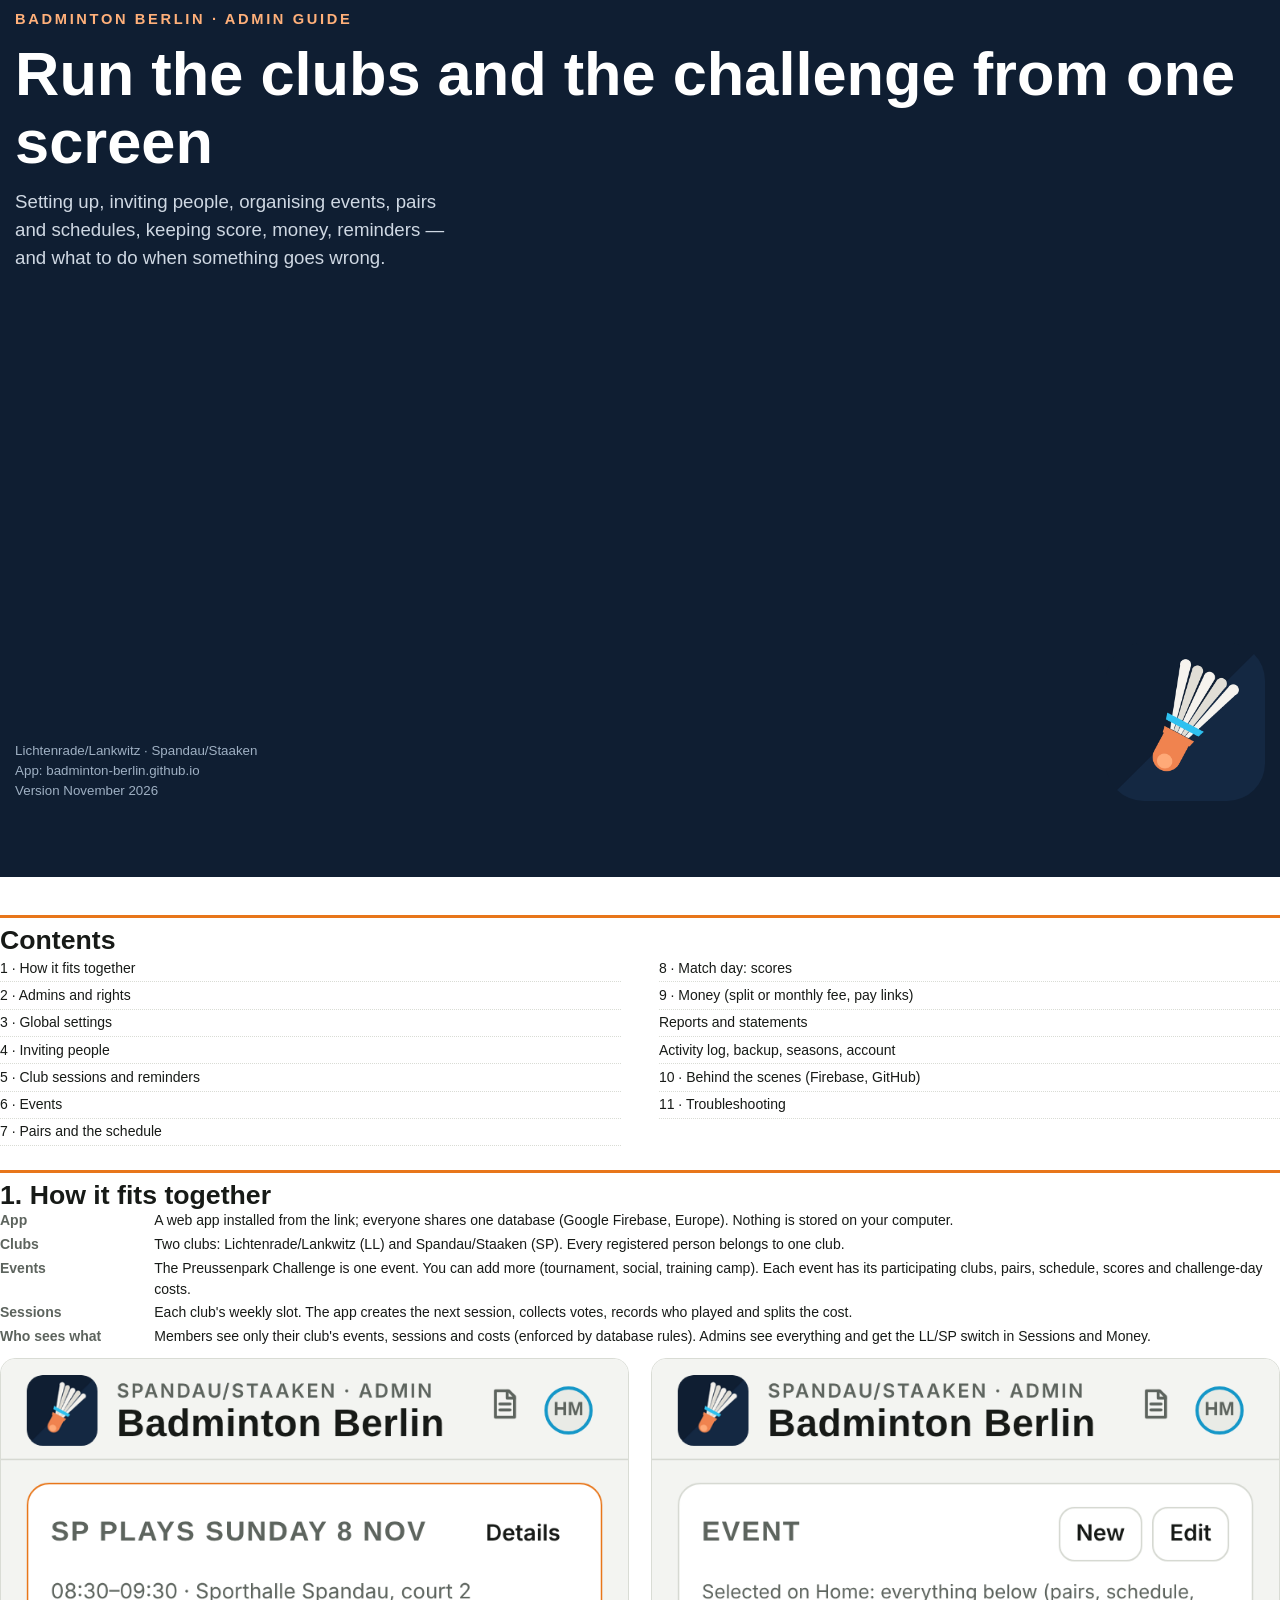
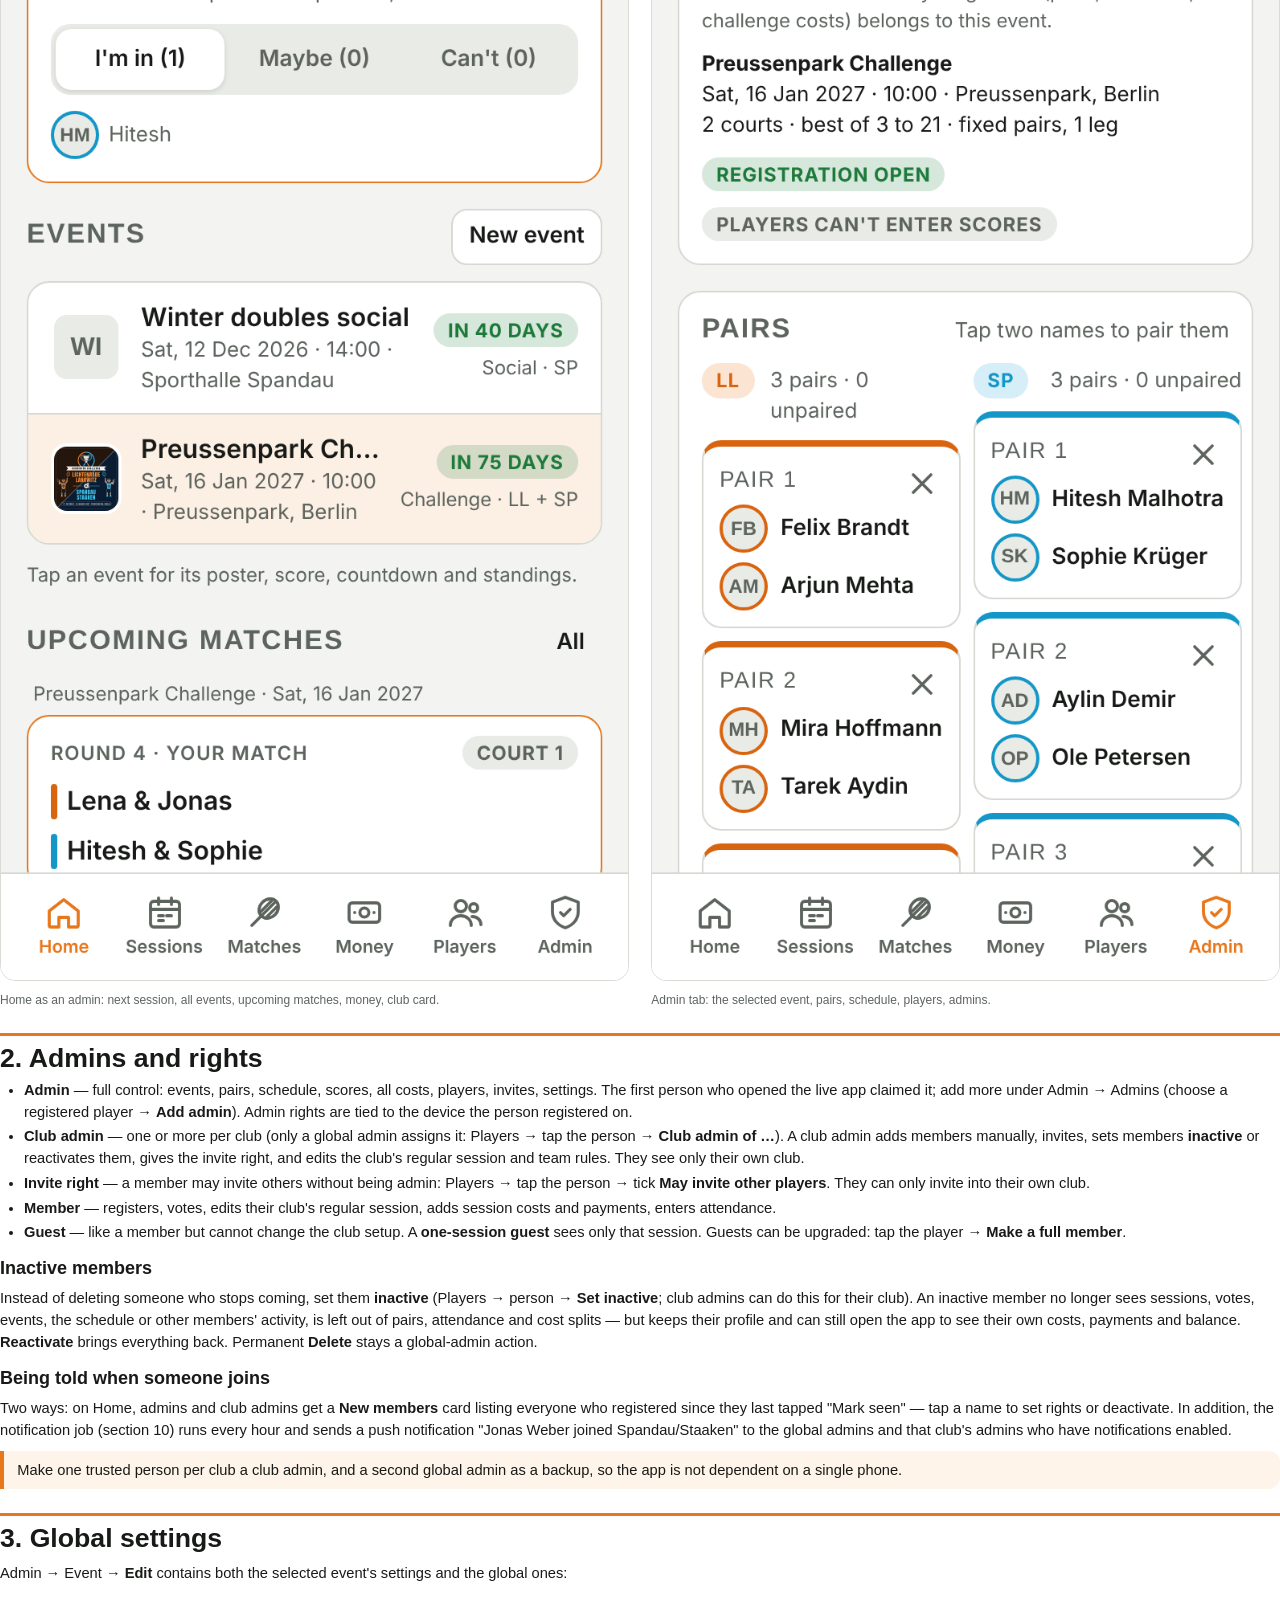
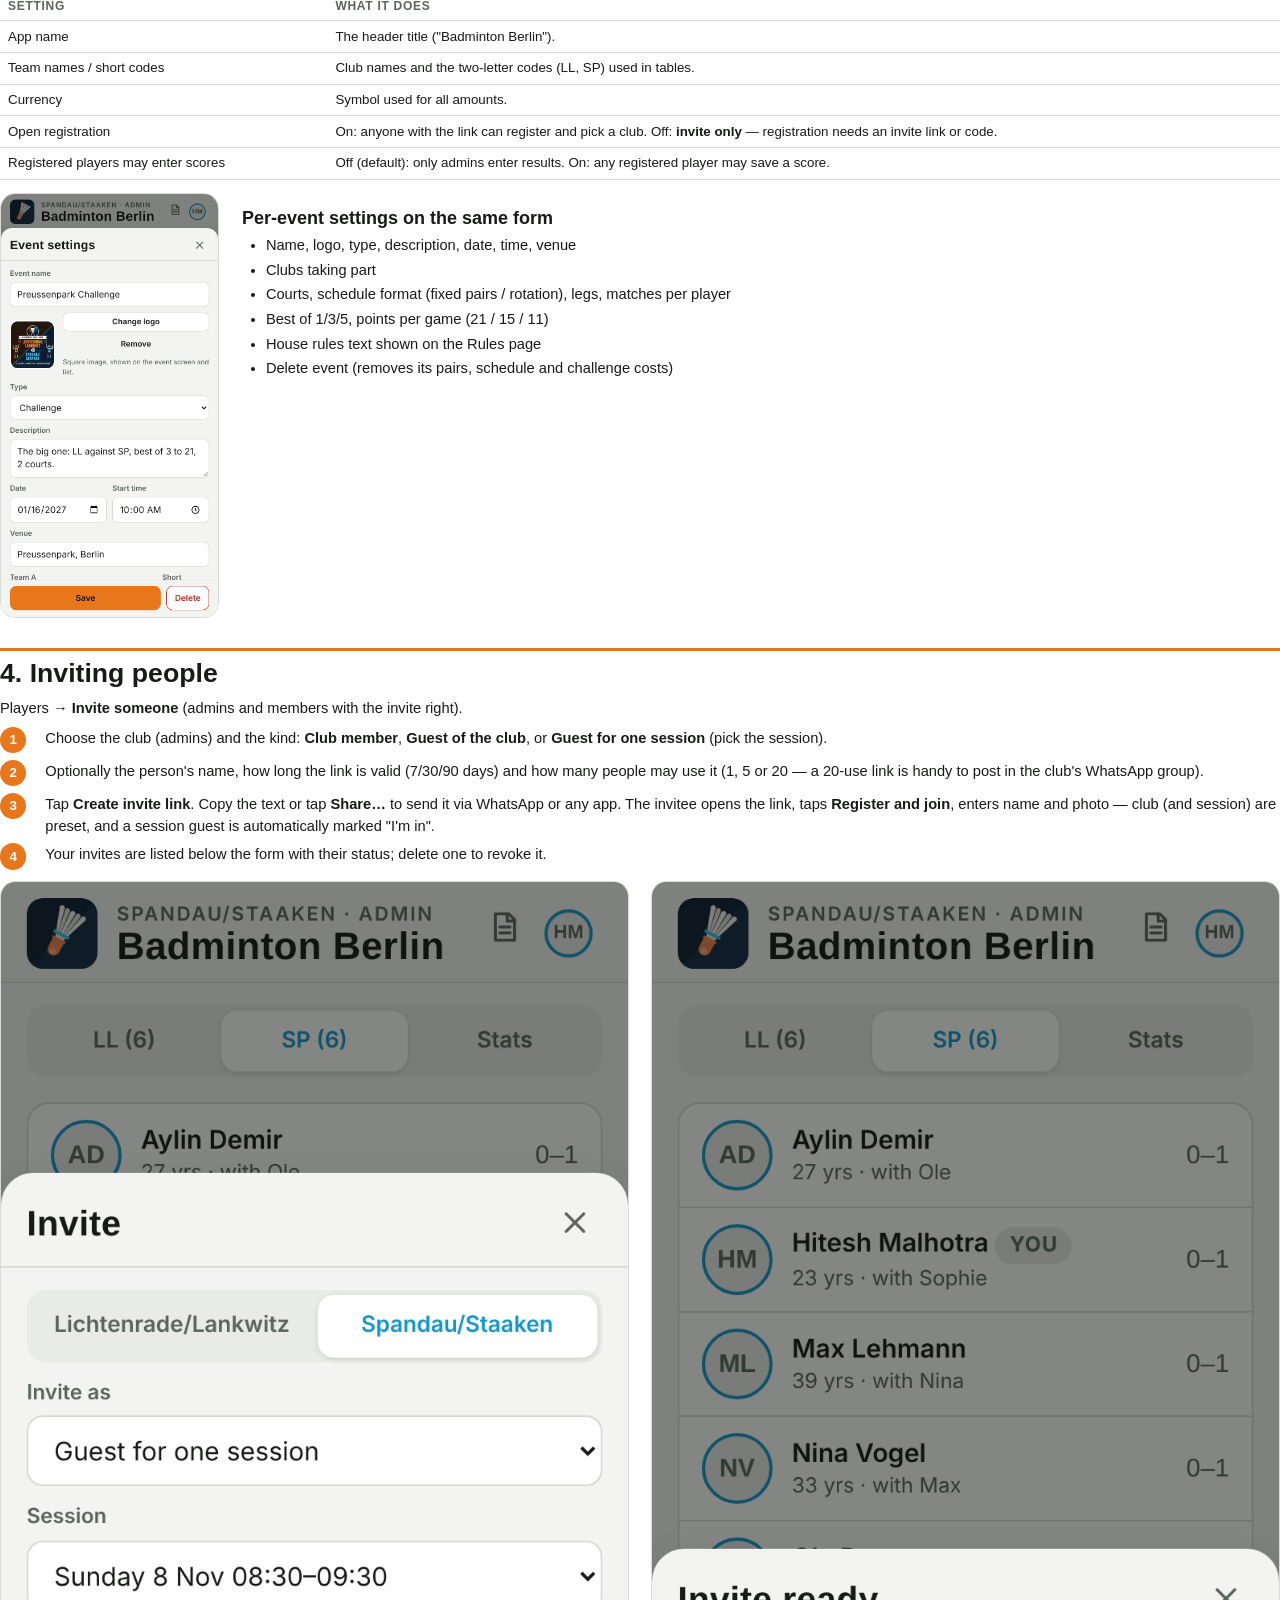
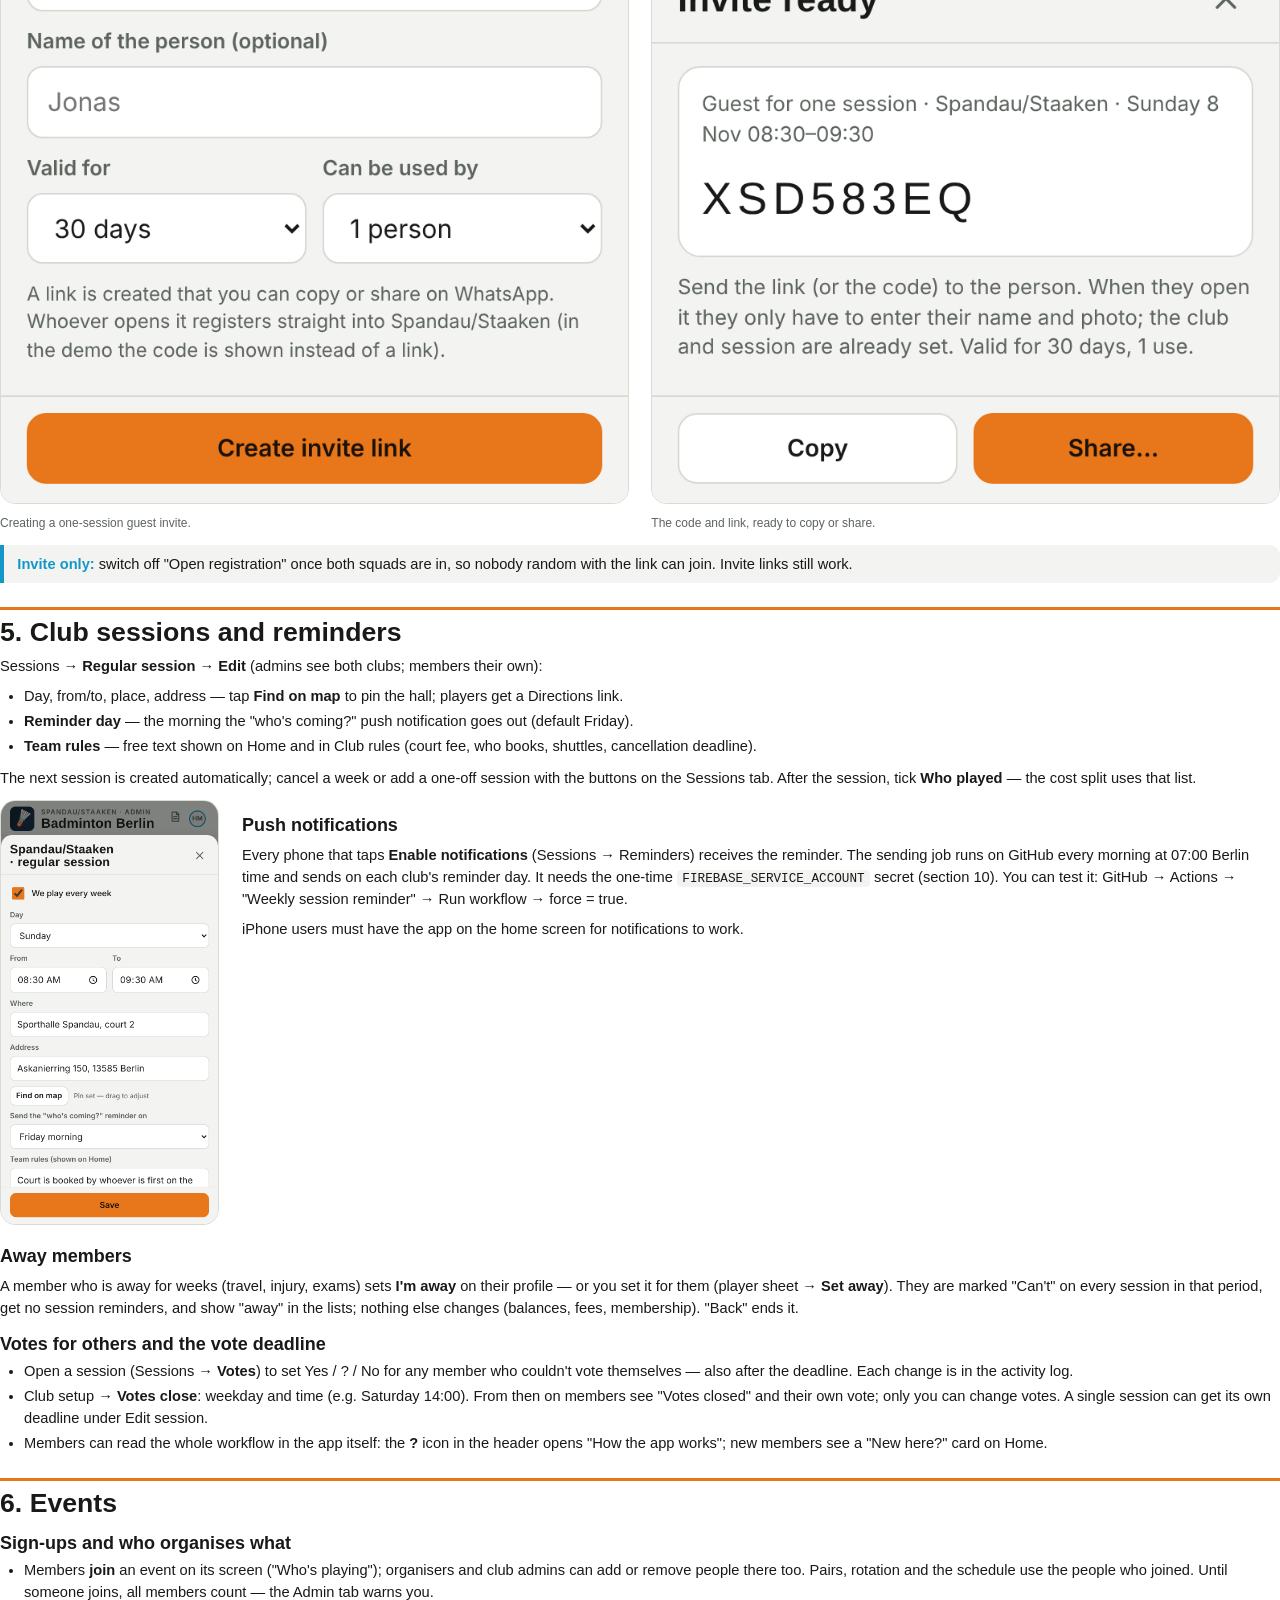
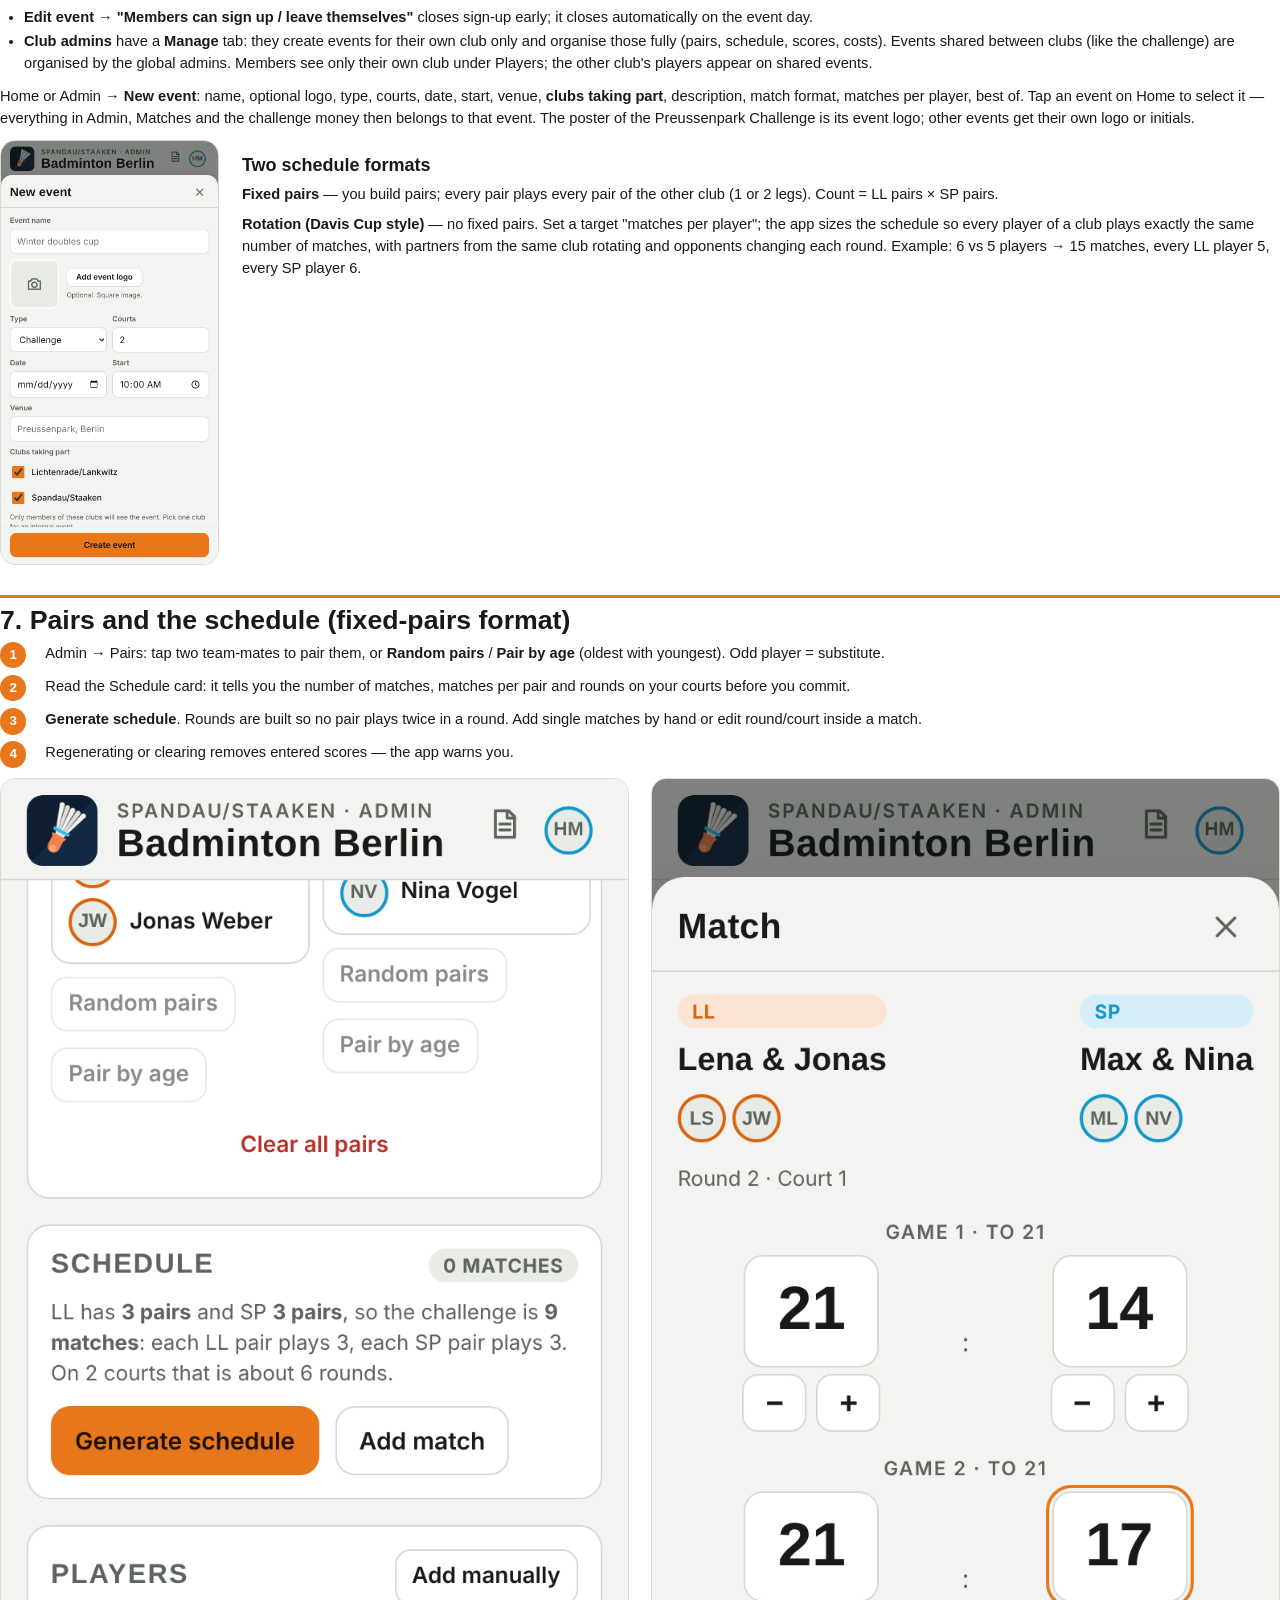
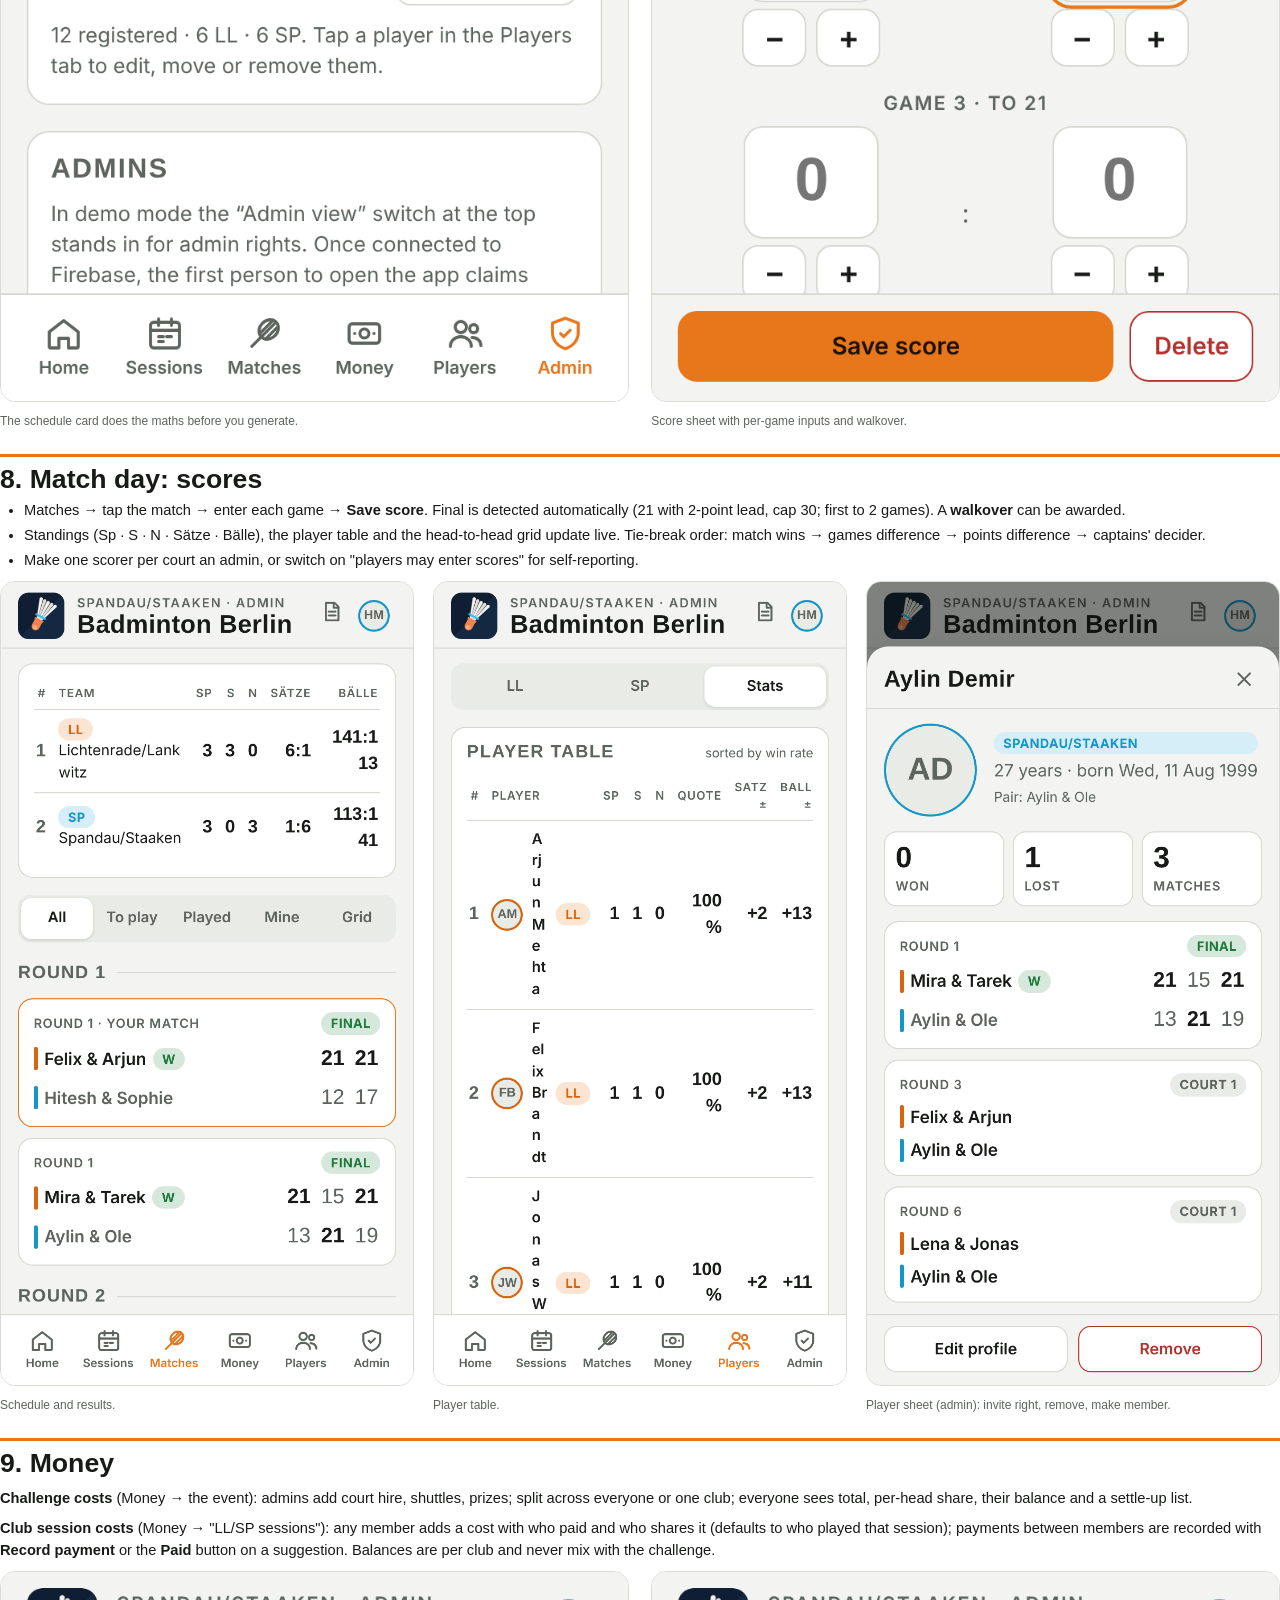
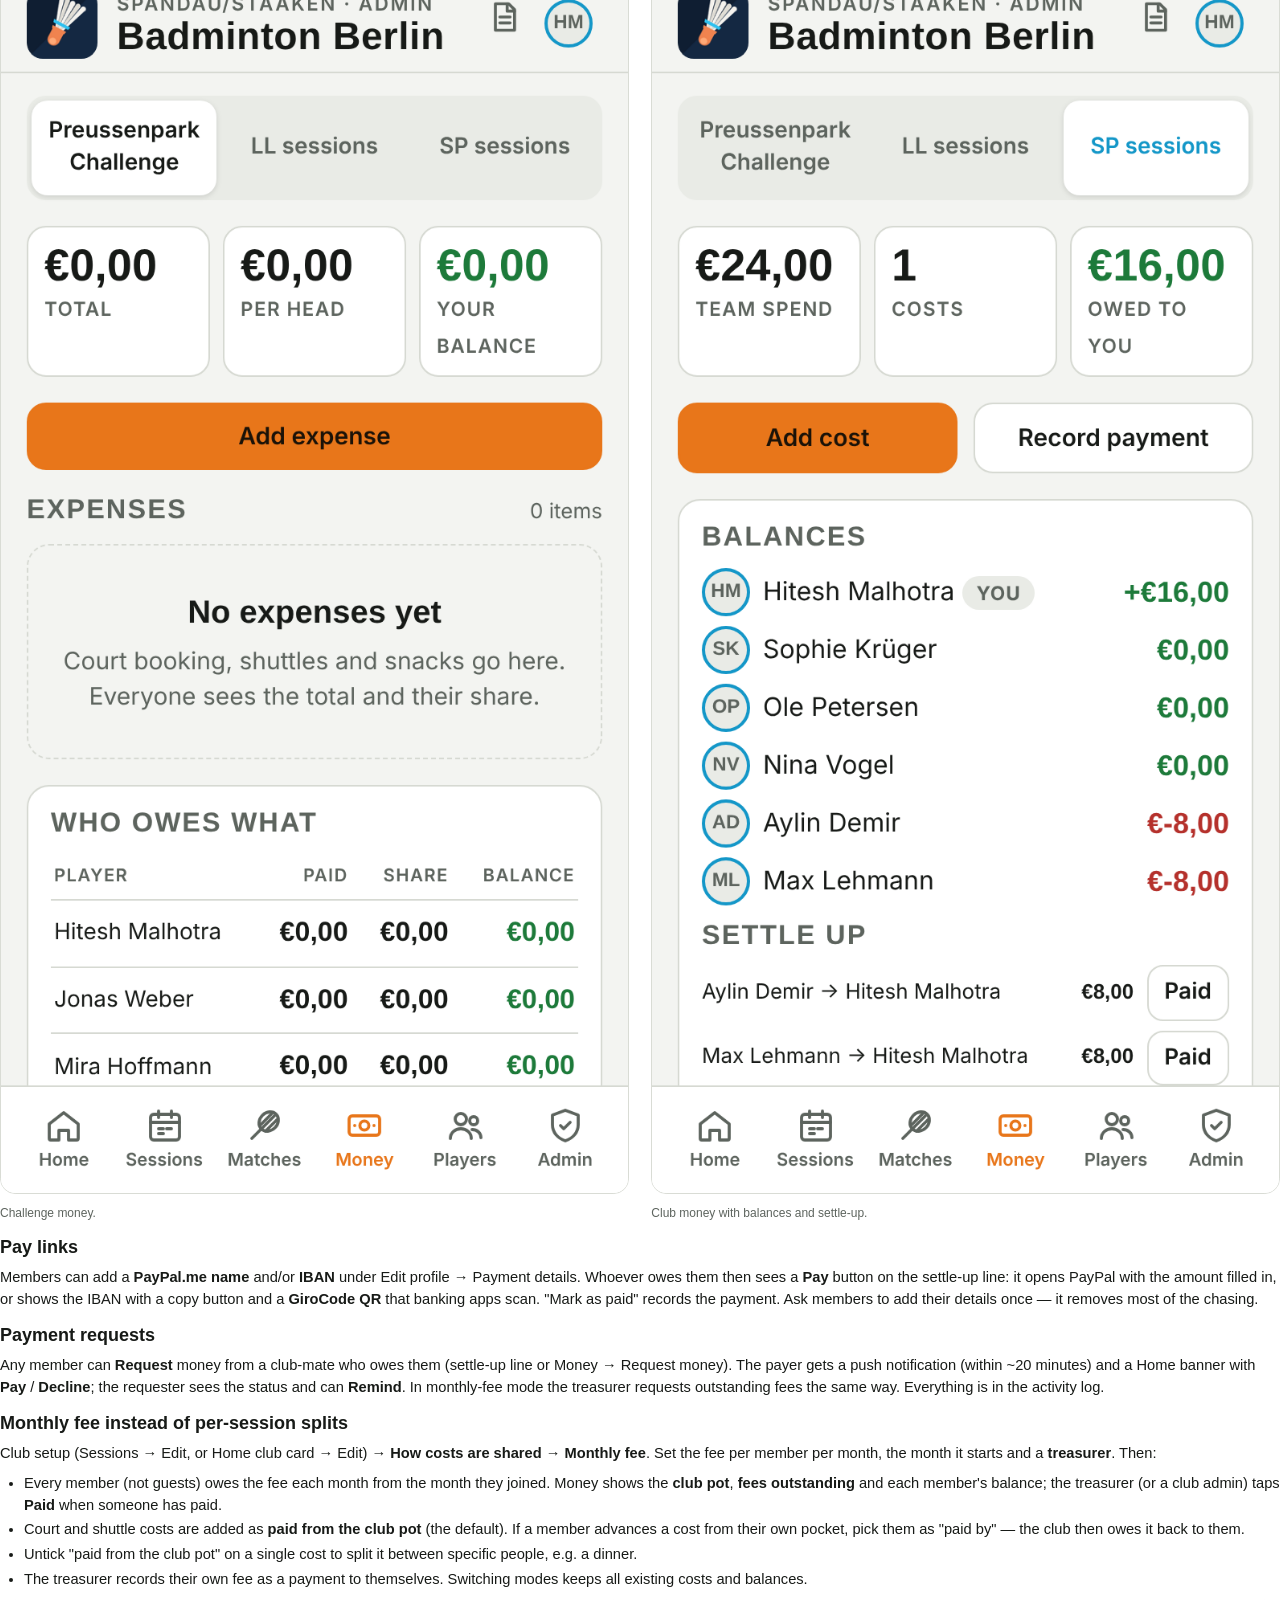
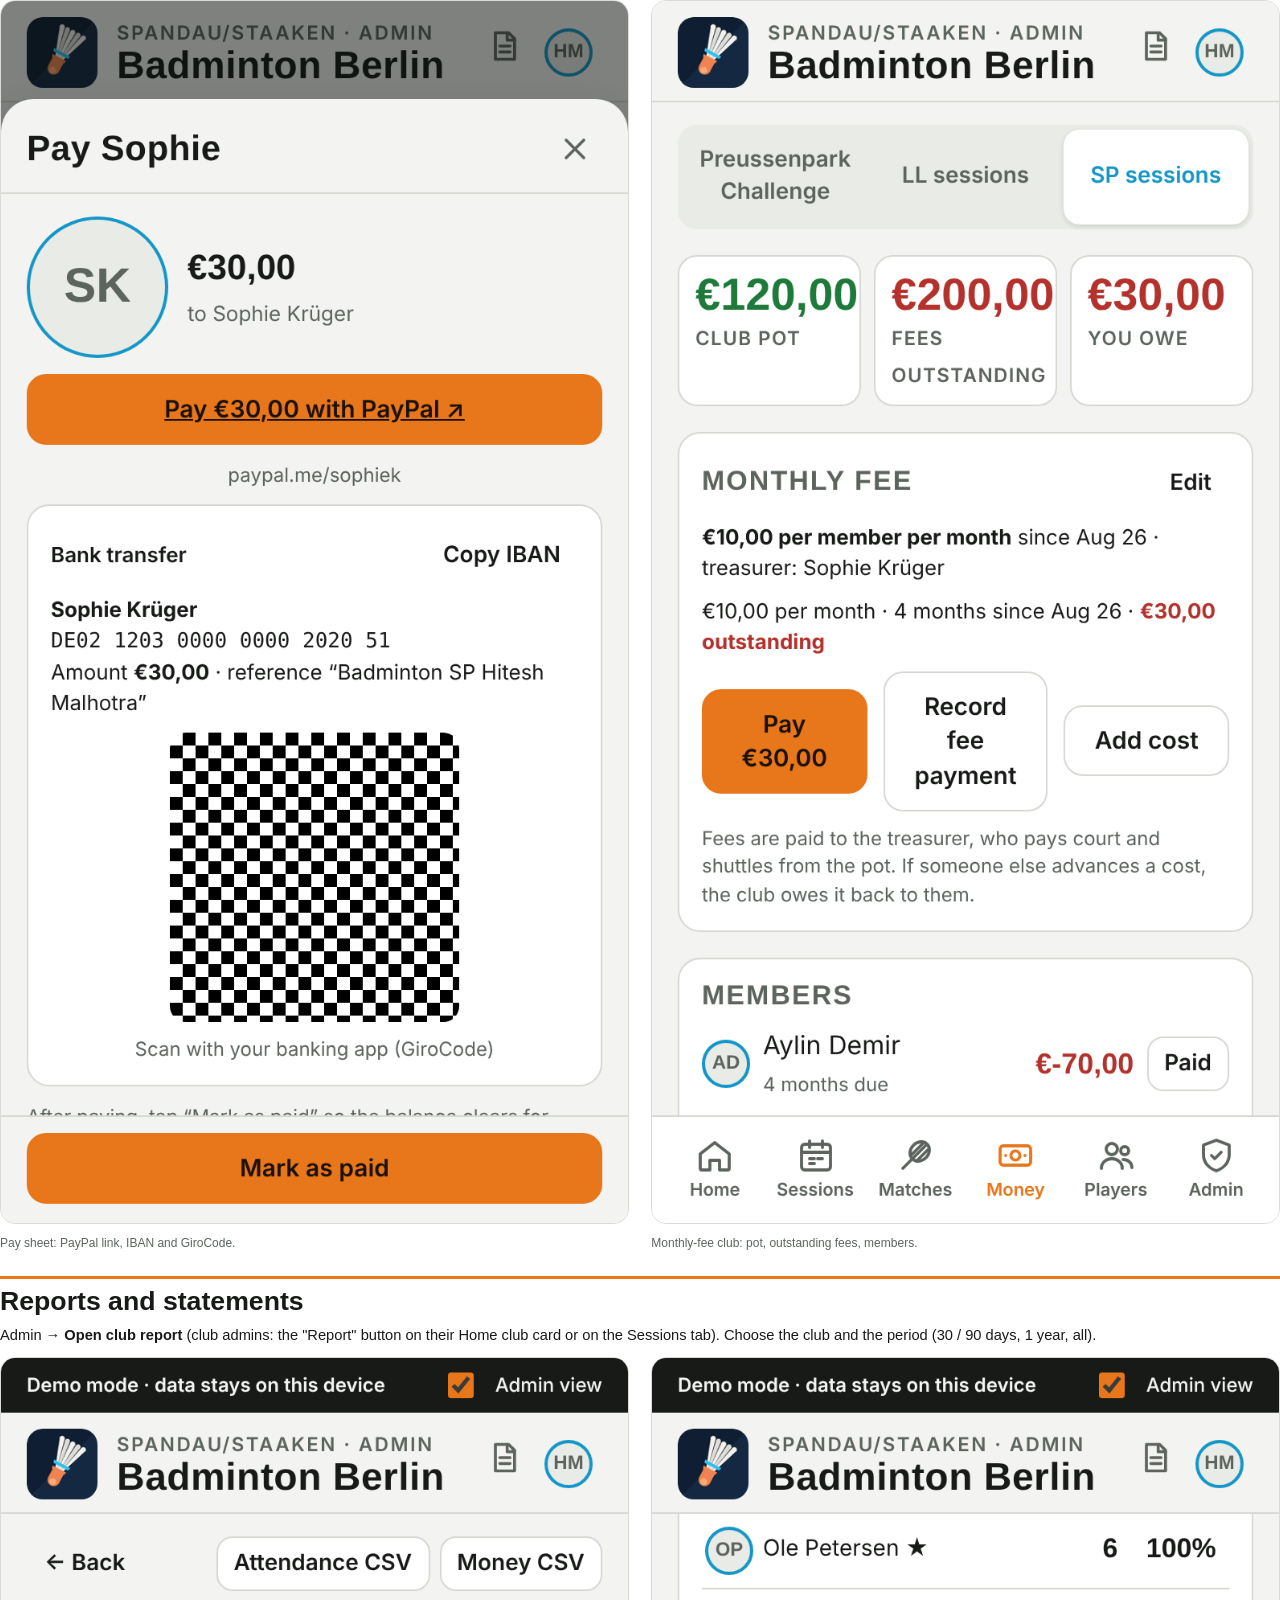
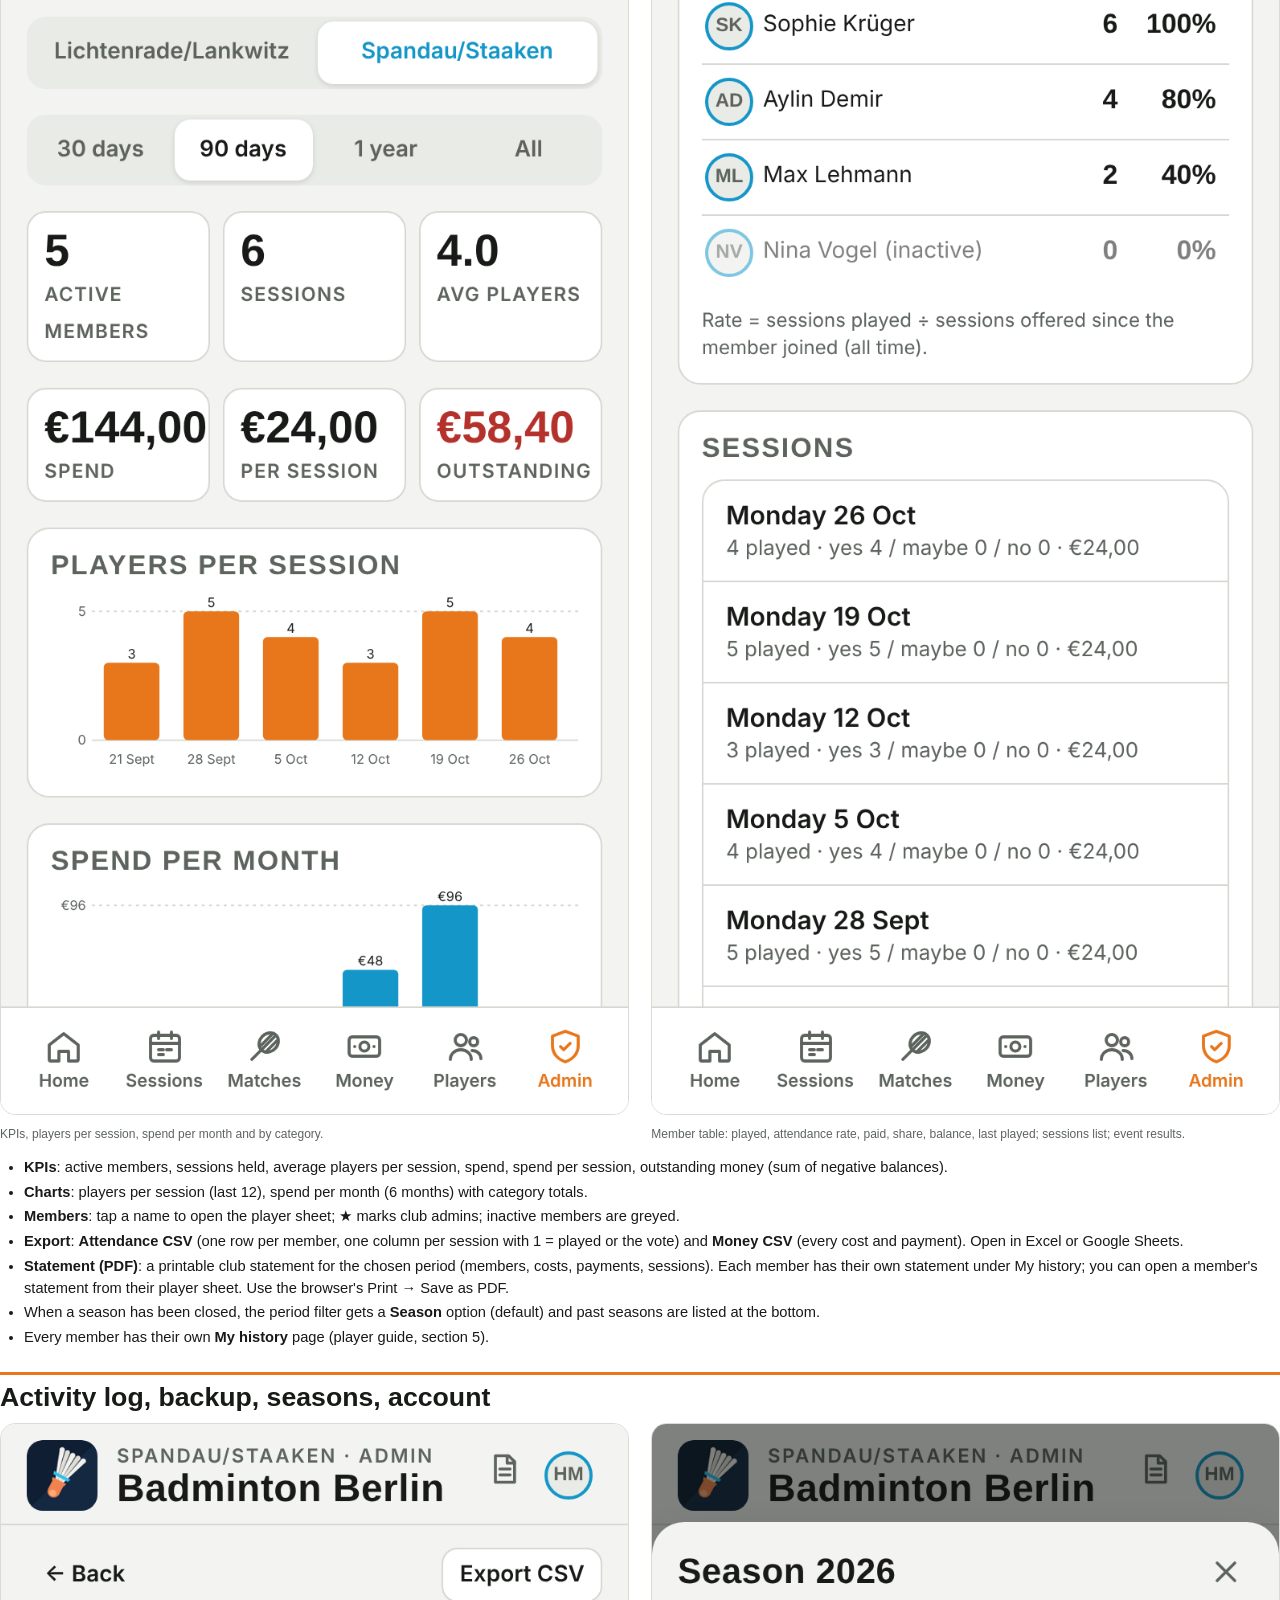
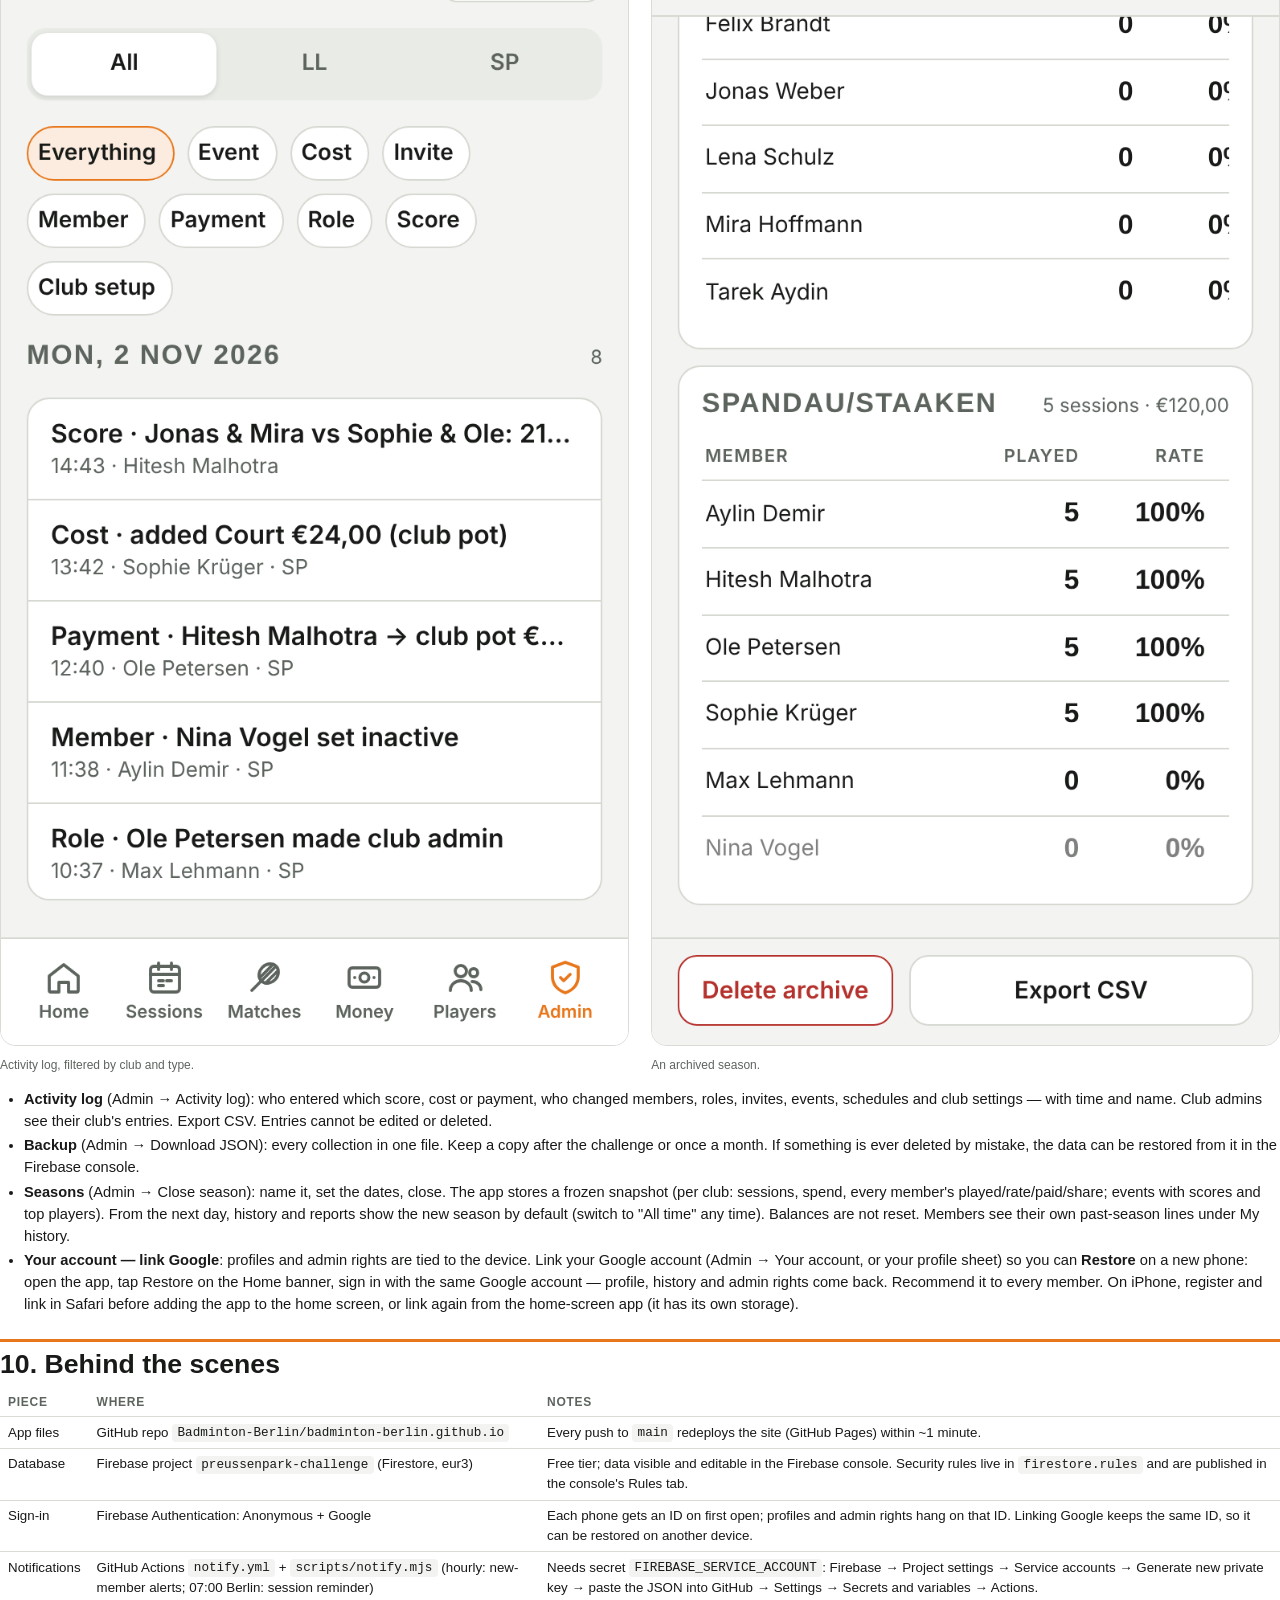
==== docs/admin-guide.html @ a119b7f1 "Away mode: long-term absence → auto Can't on sessions, no session reminders, visible to the club Co-" ====
<!doctype html>
<html lang="en"><head><meta charset="utf-8"><title>Badminton Berlin – Admin guide</title>
<link rel="stylesheet" href="guide-common.css"></head>
<body>
<section class="cover">
  <div><div class="eyebrow">Badminton Berlin · Admin guide</div><h1>Run the clubs and the challenge from one screen</h1>
  <p class="sub">Setting up, inviting people, organising events, pairs and schedules, keeping score, money, reminders — and what to do when something goes wrong.</p></div>
  <div style="display:flex;justify-content:space-between;align-items:flex-end"><div class="meta">Lichtenrade/Lankwitz · Spandau/Staaken<br>App: badminton-berlin.github.io<br>Version November 2026</div><img class="logo" src="../icons/icon-512.png" alt=""></div>
</section>

<h2>Contents</h2>
<div class="toc">
  <div>1 · How it fits together</div><div>2 · Admins and rights</div><div>3 · Global settings</div><div>4 · Inviting people</div><div>5 · Club sessions and reminders</div><div>6 · Events</div><div>7 · Pairs and the schedule</div><div>8 · Match day: scores</div><div>9 · Money (split or monthly fee, pay links)</div><div>Reports and statements</div><div>Activity log, backup, seasons, account</div><div>10 · Behind the scenes (Firebase, GitHub)</div><div>11 · Troubleshooting</div>
</div>

<h2>1. How it fits together</h2>
<div class="kv">
  <b>App</b><span>A web app installed from the link; everyone shares one database (Google Firebase, Europe). Nothing is stored on your computer.</span>
  <b>Clubs</b><span>Two clubs: Lichtenrade/Lankwitz (LL) and Spandau/Staaken (SP). Every registered person belongs to one club.</span>
  <b>Events</b><span>The Preussenpark Challenge is one event. You can add more (tournament, social, training camp). Each event has its participating clubs, pairs, schedule, scores and challenge-day costs.</span>
  <b>Sessions</b><span>Each club's weekly slot. The app creates the next session, collects votes, records who played and splits the cost.</span>
  <b>Who sees what</b><span>Members see only their club's events, sessions and costs (enforced by database rules). Admins see everything and get the LL/SP switch in Sessions and Money.</span>
</div>
<div class="fig">
  <figure><img src="shots/home.png" alt=""><figcaption>Home as an admin: next session, all events, upcoming matches, money, club card.</figcaption></figure>
  <figure><img src="shots/admin-top.png" alt=""><figcaption>Admin tab: the selected event, pairs, schedule, players, admins.</figcaption></figure>
</div>

<h2>2. Admins and rights</h2>
<ul>
  <li><b>Admin</b> — full control: events, pairs, schedule, scores, all costs, players, invites, settings. The first person who opened the live app claimed it; add more under Admin → Admins (choose a registered player → <b>Add admin</b>). Admin rights are tied to the device the person registered on.</li>
  <li><b>Club admin</b> — one or more per club (only a global admin assigns it: Players → tap the person → <b>Club admin of …</b>). A club admin adds members manually, invites, sets members <b>inactive</b> or reactivates them, gives the invite right, and edits the club's regular session and team rules. They see only their own club.</li>
  <li><b>Invite right</b> — a member may invite others without being admin: Players → tap the person → tick <b>May invite other players</b>. They can only invite into their own club.</li>
  <li><b>Member</b> — registers, votes, edits their club's regular session, adds session costs and payments, enters attendance.</li>
  <li><b>Guest</b> — like a member but cannot change the club setup. A <b>one-session guest</b> sees only that session. Guests can be upgraded: tap the player → <b>Make a full member</b>.</li>
</ul>
<h3>Inactive members</h3>
<p>Instead of deleting someone who stops coming, set them <b>inactive</b> (Players → person → <b>Set inactive</b>; club admins can do this for their club). An inactive member no longer sees sessions, votes, events, the schedule or other members' activity, is left out of pairs, attendance and cost splits — but keeps their profile and can still open the app to see their own costs, payments and balance. <b>Reactivate</b> brings everything back. Permanent <b>Delete</b> stays a global-admin action.</p>
<h3>Being told when someone joins</h3>
<p>Two ways: on Home, admins and club admins get a <b>New members</b> card listing everyone who registered since they last tapped "Mark seen" — tap a name to set rights or deactivate. In addition, the notification job (section 10) runs every hour and sends a push notification "Jonas Weber joined Spandau/Staaken" to the global admins and that club's admins who have notifications enabled.</p>
<div class="warn">Make one trusted person per club a club admin, and a second global admin as a backup, so the app is not dependent on a single phone.</div>

<h2>3. Global settings</h2>
<p>Admin → Event → <b>Edit</b> contains both the selected event's settings and the global ones:</p>
<table><tr><th>Setting</th><th>What it does</th></tr>
<tr><td>App name</td><td>The header title ("Badminton Berlin").</td></tr>
<tr><td>Team names / short codes</td><td>Club names and the two-letter codes (LL, SP) used in tables.</td></tr>
<tr><td>Currency</td><td>Symbol used for all amounts.</td></tr>
<tr><td>Open registration</td><td>On: anyone with the link can register and pick a club. Off: <b>invite only</b> — registration needs an invite link or code.</td></tr>
<tr><td>Registered players may enter scores</td><td>Off (default): only admins enter results. On: any registered player may save a score.</td></tr>
</table>
<div class="fig one"><figure><img src="shots/event-settings.png" alt=""></figure><div><h3>Per-event settings on the same form</h3><ul><li>Name, logo, type, description, date, time, venue</li><li>Clubs taking part</li><li>Courts, schedule format (fixed pairs / rotation), legs, matches per player</li><li>Best of 1/3/5, points per game (21 / 15 / 11)</li><li>House rules text shown on the Rules page</li><li>Delete event (removes its pairs, schedule and challenge costs)</li></ul></div></div>

<h2>4. Inviting people</h2>
<p>Players → <b>Invite someone</b> (admins and members with the invite right).</p>
<div class="steps">
  <div class="step"><div>Choose the club (admins) and the kind: <b>Club member</b>, <b>Guest of the club</b>, or <b>Guest for one session</b> (pick the session).</div></div>
  <div class="step"><div>Optionally the person's name, how long the link is valid (7/30/90 days) and how many people may use it (1, 5 or 20 — a 20-use link is handy to post in the club's WhatsApp group).</div></div>
  <div class="step"><div>Tap <b>Create invite link</b>. Copy the text or tap <b>Share…</b> to send it via WhatsApp or any app. The invitee opens the link, taps <b>Register and join</b>, enters name and photo — club (and session) are preset, and a session guest is automatically marked "I'm in".</div></div>
  <div class="step"><div>Your invites are listed below the form with their status; delete one to revoke it.</div></div>
</div>
<div class="fig"><figure><img src="shots/invite.png" alt=""><figcaption>Creating a one-session guest invite.</figcaption></figure><figure><img src="shots/invite-ready.png" alt=""><figcaption>The code and link, ready to copy or share.</figcaption></figure></div>
<div class="tip"><b>Invite only:</b> switch off "Open registration" once both squads are in, so nobody random with the link can join. Invite links still work.</div>

<h2>5. Club sessions and reminders</h2>
<p>Sessions → <b>Regular session → Edit</b> (admins see both clubs; members their own):</p>
<ul>
  <li>Day, from/to, place, address — tap <b>Find on map</b> to pin the hall; players get a Directions link.</li>
  <li><b>Reminder day</b> — the morning the "who's coming?" push notification goes out (default Friday).</li>
  <li><b>Team rules</b> — free text shown on Home and in Club rules (court fee, who books, shuttles, cancellation deadline).</li>
</ul>
<p>The next session is created automatically; cancel a week or add a one-off session with the buttons on the Sessions tab. After the session, tick <b>Who played</b> — the cost split uses that list.</p>
<div class="fig one"><figure><img src="shots/team-setup.png" alt=""></figure><div>
<h3>Push notifications</h3>
<p>Every phone that taps <b>Enable notifications</b> (Sessions → Reminders) receives the reminder. The sending job runs on GitHub every morning at 07:00 Berlin time and sends on each club's reminder day. It needs the one-time <code>FIREBASE_SERVICE_ACCOUNT</code> secret (section 10). You can test it: GitHub → Actions → "Weekly session reminder" → Run workflow → force = true.</p>
<p>iPhone users must have the app on the home screen for notifications to work.</p></div></div>

<h3>Away members</h3>
<p>A member who is away for weeks (travel, injury, exams) sets <b>I'm away</b> on their profile — or you set it for them (player sheet → <b>Set away</b>). They are marked "Can't" on every session in that period, get no session reminders, and show "away" in the lists; nothing else changes (balances, fees, membership). "Back" ends it.</p>
<h3>Votes for others and the vote deadline</h3>
<ul><li>Open a session (Sessions → <b>Votes</b>) to set Yes / ? / No for any member who couldn't vote themselves — also after the deadline. Each change is in the activity log.</li>
<li>Club setup → <b>Votes close</b>: weekday and time (e.g. Saturday 14:00). From then on members see "Votes closed" and their own vote; only you can change votes. A single session can get its own deadline under Edit session.</li>
<li>Members can read the whole workflow in the app itself: the <b>?</b> icon in the header opens "How the app works"; new members see a "New here?" card on Home.</li></ul>
<h2>6. Events</h2>
<h3>Sign-ups and who organises what</h3>
<ul>
  <li>Members <b>join</b> an event on its screen ("Who's playing"); organisers and club admins can add or remove people there too. Pairs, rotation and the schedule use the people who joined. Until someone joins, all members count — the Admin tab warns you.</li>
  <li><b>Edit event → "Members can sign up / leave themselves"</b> closes sign-up early; it closes automatically on the event day.</li>
  <li><b>Club admins</b> have a <b>Manage</b> tab: they create events for their own club only and organise those fully (pairs, schedule, scores, costs). Events shared between clubs (like the challenge) are organised by the global admins. Members see only their own club under Players; the other club's players appear on shared events.</li>
</ul>
<p>Home or Admin → <b>New event</b>: name, optional logo, type, courts, date, start, venue, <b>clubs taking part</b>, description, match format, matches per player, best of. Tap an event on Home to select it — everything in Admin, Matches and the challenge money then belongs to that event. The poster of the Preussenpark Challenge is its event logo; other events get their own logo or initials.</p>
<div class="fig one"><figure><img src="shots/new-event.png" alt=""></figure><div><h3>Two schedule formats</h3>
<p><b>Fixed pairs</b> — you build pairs; every pair plays every pair of the other club (1 or 2 legs). Count = LL pairs × SP pairs.</p>
<p><b>Rotation (Davis Cup style)</b> — no fixed pairs. Set a target "matches per player"; the app sizes the schedule so every player of a club plays exactly the same number of matches, with partners from the same club rotating and opponents changing each round. Example: 6 vs 5 players → 15 matches, every LL player 5, every SP player 6.</p></div></div>

<h2>7. Pairs and the schedule (fixed-pairs format)</h2>
<div class="steps">
  <div class="step"><div>Admin → Pairs: tap two team-mates to pair them, or <b>Random pairs</b> / <b>Pair by age</b> (oldest with youngest). Odd player = substitute.</div></div>
  <div class="step"><div>Read the Schedule card: it tells you the number of matches, matches per pair and rounds on your courts before you commit.</div></div>
  <div class="step"><div><b>Generate schedule</b>. Rounds are built so no pair plays twice in a round. Add single matches by hand or edit round/court inside a match.</div></div>
  <div class="step"><div>Regenerating or clearing removes entered scores — the app warns you.</div></div>
</div>
<div class="fig"><figure><img src="shots/admin-schedule.png" alt=""><figcaption>The schedule card does the maths before you generate.</figcaption></figure><figure><img src="shots/score-sheet.png" alt=""><figcaption>Score sheet with per-game inputs and walkover.</figcaption></figure></div>

<h2>8. Match day: scores</h2>
<ul>
  <li>Matches → tap the match → enter each game → <b>Save score</b>. Final is detected automatically (21 with 2-point lead, cap 30; first to 2 games). A <b>walkover</b> can be awarded.</li>
  <li>Standings (Sp · S · N · Sätze · Bälle), the player table and the head-to-head grid update live. Tie-break order: match wins → games difference → points difference → captains' decider.</li>
  <li>Make one scorer per court an admin, or switch on "players may enter scores" for self-reporting.</li>
</ul>
<div class="shots3"><figure><img src="shots/matches.png" alt=""><figcaption>Schedule and results.</figcaption></figure><figure><img src="shots/stats.png" alt=""><figcaption>Player table.</figcaption></figure><figure><img src="shots/player-admin.png" alt=""><figcaption>Player sheet (admin): invite right, remove, make member.</figcaption></figure></div>

<h2>9. Money</h2>
<p><b>Challenge costs</b> (Money → the event): admins add court hire, shuttles, prizes; split across everyone or one club; everyone sees total, per-head share, their balance and a settle-up list.</p>
<p><b>Club session costs</b> (Money → "LL/SP sessions"): any member adds a cost with who paid and who shares it (defaults to who played that session); payments between members are recorded with <b>Record payment</b> or the <b>Paid</b> button on a suggestion. Balances are per club and never mix with the challenge.</p>
<div class="fig"><figure><img src="shots/money-event.png" alt=""><figcaption>Challenge money.</figcaption></figure><figure><img src="shots/money-team.png" alt=""><figcaption>Club money with balances and settle-up.</figcaption></figure></div>
<h3>Pay links</h3>
<p>Members can add a <b>PayPal.me name</b> and/or <b>IBAN</b> under Edit profile → Payment details. Whoever owes them then sees a <b>Pay</b> button on the settle-up line: it opens PayPal with the amount filled in, or shows the IBAN with a copy button and a <b>GiroCode QR</b> that banking apps scan. "Mark as paid" records the payment. Ask members to add their details once — it removes most of the chasing.</p>
<h3>Payment requests</h3>
<p>Any member can <b>Request</b> money from a club-mate who owes them (settle-up line or Money → Request money). The payer gets a push notification (within ~20 minutes) and a Home banner with <b>Pay</b> / <b>Decline</b>; the requester sees the status and can <b>Remind</b>. In monthly-fee mode the treasurer requests outstanding fees the same way. Everything is in the activity log.</p>
<h3>Monthly fee instead of per-session splits</h3>
<p>Club setup (Sessions → Edit, or Home club card → Edit) → <b>How costs are shared</b> → <b>Monthly fee</b>. Set the fee per member per month, the month it starts and a <b>treasurer</b>. Then:</p>
<ul>
  <li>Every member (not guests) owes the fee each month from the month they joined. Money shows the <b>club pot</b>, <b>fees outstanding</b> and each member's balance; the treasurer (or a club admin) taps <b>Paid</b> when someone has paid.</li>
  <li>Court and shuttle costs are added as <b>paid from the club pot</b> (the default). If a member advances a cost from their own pocket, pick them as "paid by" — the club then owes it back to them.</li>
  <li>Untick "paid from the club pot" on a single cost to split it between specific people, e.g. a dinner.</li>
  <li>The treasurer records their own fee as a payment to themselves. Switching modes keeps all existing costs and balances.</li>
</ul>
<div class="fig"><figure><img src="shots/pay.png" alt=""><figcaption>Pay sheet: PayPal link, IBAN and GiroCode.</figcaption></figure><figure><img src="shots/monthly.png" alt=""><figcaption>Monthly-fee club: pot, outstanding fees, members.</figcaption></figure></div>

<h2>Reports and statements</h2>
<p>Admin → <b>Open club report</b> (club admins: the "Report" button on their Home club card or on the Sessions tab). Choose the club and the period (30 / 90 days, 1 year, all).</p>
<div class="fig"><figure><img src="shots/report.png" alt=""><figcaption>KPIs, players per session, spend per month and by category.</figcaption></figure><figure><img src="shots/report2.png" alt=""><figcaption>Member table: played, attendance rate, paid, share, balance, last played; sessions list; event results.</figcaption></figure></div>
<ul>
  <li><b>KPIs</b>: active members, sessions held, average players per session, spend, spend per session, outstanding money (sum of negative balances).</li>
  <li><b>Charts</b>: players per session (last 12), spend per month (6 months) with category totals.</li>
  <li><b>Members</b>: tap a name to open the player sheet; ★ marks club admins; inactive members are greyed.</li>
  <li><b>Export</b>: <b>Attendance CSV</b> (one row per member, one column per session with 1 = played or the vote) and <b>Money CSV</b> (every cost and payment). Open in Excel or Google Sheets.</li>
  <li><b>Statement (PDF)</b>: a printable club statement for the chosen period (members, costs, payments, sessions). Each member has their own statement under My history; you can open a member's statement from their player sheet. Use the browser's Print → Save as PDF.</li>
  <li>When a season has been closed, the period filter gets a <b>Season</b> option (default) and past seasons are listed at the bottom.</li>
  <li>Every member has their own <b>My history</b> page (player guide, section 5).</li>
</ul>

<h2>Activity log, backup, seasons, account</h2>
<div class="fig"><figure><img src="shots/audit.png" alt=""><figcaption>Activity log, filtered by club and type.</figcaption></figure><figure><img src="shots/season.png" alt=""><figcaption>An archived season.</figcaption></figure></div>
<ul>
  <li><b>Activity log</b> (Admin → Activity log): who entered which score, cost or payment, who changed members, roles, invites, events, schedules and club settings — with time and name. Club admins see their club's entries. Export CSV. Entries cannot be edited or deleted.</li>
  <li><b>Backup</b> (Admin → Download JSON): every collection in one file. Keep a copy after the challenge or once a month. If something is ever deleted by mistake, the data can be restored from it in the Firebase console.</li>
  <li><b>Seasons</b> (Admin → Close season): name it, set the dates, close. The app stores a frozen snapshot (per club: sessions, spend, every member's played/rate/paid/share; events with scores and top players). From the next day, history and reports show the new season by default (switch to "All time" any time). Balances are not reset. Members see their own past-season lines under My history.</li>
  <li><b>Your account — link Google</b>: profiles and admin rights are tied to the device. Link your Google account (Admin → Your account, or your profile sheet) so you can <b>Restore</b> on a new phone: open the app, tap Restore on the Home banner, sign in with the same Google account — profile, history and admin rights come back. Recommend it to every member. On iPhone, register and link in Safari before adding the app to the home screen, or link again from the home-screen app (it has its own storage).</li>
</ul>

<h2>10. Behind the scenes</h2>
<table><tr><th>Piece</th><th>Where</th><th>Notes</th></tr>
<tr><td>App files</td><td>GitHub repo <code>Badminton-Berlin/badminton-berlin.github.io</code></td><td>Every push to <code>main</code> redeploys the site (GitHub Pages) within ~1 minute.</td></tr>
<tr><td>Database</td><td>Firebase project <code>preussenpark-challenge</code> (Firestore, eur3)</td><td>Free tier; data visible and editable in the Firebase console. Security rules live in <code>firestore.rules</code> and are published in the console's Rules tab.</td></tr>
<tr><td>Sign-in</td><td>Firebase Authentication: Anonymous + Google</td><td>Each phone gets an ID on first open; profiles and admin rights hang on that ID. Linking Google keeps the same ID, so it can be restored on another device.</td></tr>
<tr><td>Notifications</td><td>GitHub Actions <code>notify.yml</code> + <code>scripts/notify.mjs</code> (hourly: new-member alerts; 07:00 Berlin: session reminder)</td><td>Needs secret <code>FIREBASE_SERVICE_ACCOUNT</code>: Firebase → Project settings → Service accounts → Generate new private key → paste the JSON into GitHub → Settings → Secrets and variables → Actions.</td></tr>
<tr><td>Push keys</td><td>Firebase Cloud Messaging, Web Push certificate</td><td>Public key is in <code>index.html</code>; the service worker (<code>sw.js</code>) shows the notification.</td></tr>
<tr><td>Guides</td><td><code>docs/</code> in the repo</td><td>These PDFs; also linked from the app's rules page.</td></tr>
</table>

<h2>11. Troubleshooting</h2>
<table><tr><th>Symptom</th><th>Fix</th></tr>
<tr><td>Someone sees no events</td><td>They are not registered, or their club is not in the event's "clubs taking part". Check Admin → Event → Edit.</td></tr>
<tr><td>Duplicate player</td><td>Players → tap → <b>Delete</b> (global admin) or <b>Set inactive</b>. A person who changed phone should use <b>Restore</b> with their linked Google account; otherwise they register again on the new one.</td></tr>
<tr><td>Google sign-in popup doesn't open</td><td>On an iPhone home-screen app the popup can be blocked; the app then uses a redirect. If that fails too, link in Safari (open the site URL) and restore in the home-screen app.</td></tr>
<tr><td>Who changed this?</td><td>Admin → Activity log, filter by club or type.</td></tr>
<tr><td>Old version on a phone</td><td>Close and reopen the app, or pull to refresh. Remove and re-add to the home screen to refresh the icon.</td></tr>
<tr><td>No reminder arrived</td><td>Phone has not enabled notifications; iPhone app not on home screen; GitHub secret missing; or it isn't the club's reminder day. Run the workflow with force = true to test.</td></tr>
<tr><td>"Permission" error</td><td>The action isn't allowed for that role (e.g. a guest editing the club setup). Admins can do it.</td></tr>
<tr><td>Wrong score saved</td><td>Open the match again, correct the games, Save.</td></tr>
<tr><td>Start over for a new season</td><td>Create a new event; clear pairs/schedule; remove players who left. Or create a fresh Firebase project and paste its config into <code>index.html</code>.</td></tr>
</table>
<div class="footer">Badminton Berlin app · Admin guide · The repository README has the full technical setup · Developed by HM</div>
</body></html>
---- docs/guide-common.css ----
@page { size: A4; margin: 18mm 16mm 20mm 16mm; }
:root { --navy:#0f1e32; --orange:#e8761a; --blue:#1497c8; --ink:#171a17; --muted:#5d645e; --line:#d9dcd5; --soft:#f3f4f1; }
* { box-sizing: border-box; }
body { font-family: "Barlow", "Helvetica Neue", Arial, sans-serif; color: var(--ink); font-size: 11pt; line-height: 1.5; margin: 0; }
h1, h2, h3 { font-family: "Barlow Condensed", "Arial Narrow", Arial, sans-serif; line-height: 1.1; margin: 0; }
h1 { font-size: 34pt; font-weight: 800; }
h2 { font-size: 20pt; font-weight: 700; margin-top: 18pt; padding-top: 6pt; border-top: 3px solid var(--orange); break-after: avoid; }
h3 { font-size: 13.5pt; font-weight: 700; margin-top: 12pt; break-after: avoid; }
p { margin: 6pt 0; }
ul, ol { margin: 4pt 0 8pt 0; padding-left: 18pt; }
li { margin: 2pt 0; }
.cover { height: 250mm; display: flex; flex-direction: column; justify-content: space-between; background: var(--navy); color: #fff; padding: 20mm; margin: -18mm -16mm 10mm -16mm; break-after: page; }
.cover .eyebrow { font-size: 11pt; letter-spacing: .18em; text-transform: uppercase; color: #ffb07a; font-weight: 600; }
.cover h1 { font-size: 46pt; color: #fff; margin-top: 8pt; }
.cover .sub { font-size: 14pt; color: #cfd8e3; max-width: 120mm; margin-top: 10pt; }
.cover .meta { font-size: 10pt; color: #9fb0c3; }
.cover img.logo { width: 42mm; height: 42mm; border-radius: 10mm; }
.steps { counter-reset: step; }
.step { display: grid; grid-template-columns: 9mm 1fr; gap: 3mm; margin: 5pt 0; break-inside: avoid; }
.step::before { counter-increment: step; content: counter(step); width: 7mm; height: 7mm; border-radius: 50%; background: var(--orange); color: #fff; font-weight: 700; display: flex; align-items: center; justify-content: center; font-size: 10pt; font-family: "Barlow Condensed", Arial, sans-serif; }
.fig { display: grid; grid-template-columns: 1fr 1fr; gap: 6mm; margin: 8pt 0 10pt; break-inside: avoid; }
.fig.one { grid-template-columns: 58mm 1fr; align-items: start; }
.fig figure { margin: 0; }
.fig img { width: 100%; border: 1px solid var(--line); border-radius: 4mm; }
.fig figcaption { font-size: 9pt; color: var(--muted); margin-top: 3pt; }
.shots3 { display: grid; grid-template-columns: repeat(3, 1fr); gap: 5mm; margin: 8pt 0 10pt; break-inside: avoid; }
.shots3 figure { margin: 0; } .shots3 img { width: 100%; border: 1px solid var(--line); border-radius: 4mm; } .shots3 figcaption { font-size: 9pt; color: var(--muted); margin-top: 3pt; }
.tip { background: var(--soft); border-left: 4px solid var(--blue); padding: 6pt 10pt; margin: 8pt 0; border-radius: 0 3mm 3mm 0; break-inside: avoid; }
.tip b { color: var(--blue); }
.warn { background: #fff4ea; border-left: 4px solid var(--orange); padding: 6pt 10pt; margin: 8pt 0; border-radius: 0 3mm 3mm 0; break-inside: avoid; }
table { border-collapse: collapse; width: 100%; font-size: 10pt; margin: 6pt 0 10pt; }
th, td { text-align: left; padding: 4pt 6pt; border-bottom: 1px solid var(--line); vertical-align: top; }
th { font-size: 9pt; text-transform: uppercase; letter-spacing: .06em; color: var(--muted); }
code { font-family: Menlo, Consolas, monospace; font-size: 9.5pt; background: var(--soft); padding: 1pt 4pt; border-radius: 3pt; }
.pill { display: inline-block; font-size: 8.5pt; font-weight: 700; letter-spacing: .04em; text-transform: uppercase; padding: 1pt 7pt; border-radius: 20pt; background: var(--soft); color: var(--muted); }
.toc { columns: 2; column-gap: 10mm; font-size: 10.5pt; }
.toc div { break-inside: avoid; padding: 2pt 0; border-bottom: 1px dotted var(--line); }
.footer { font-size: 9pt; color: var(--muted); margin-top: 16pt; border-top: 1px solid var(--line); padding-top: 6pt; }
.kv { display: grid; grid-template-columns: 38mm 1fr; gap: 2pt 8pt; font-size: 10.5pt; }
.kv b { color: var(--muted); font-weight: 600; }
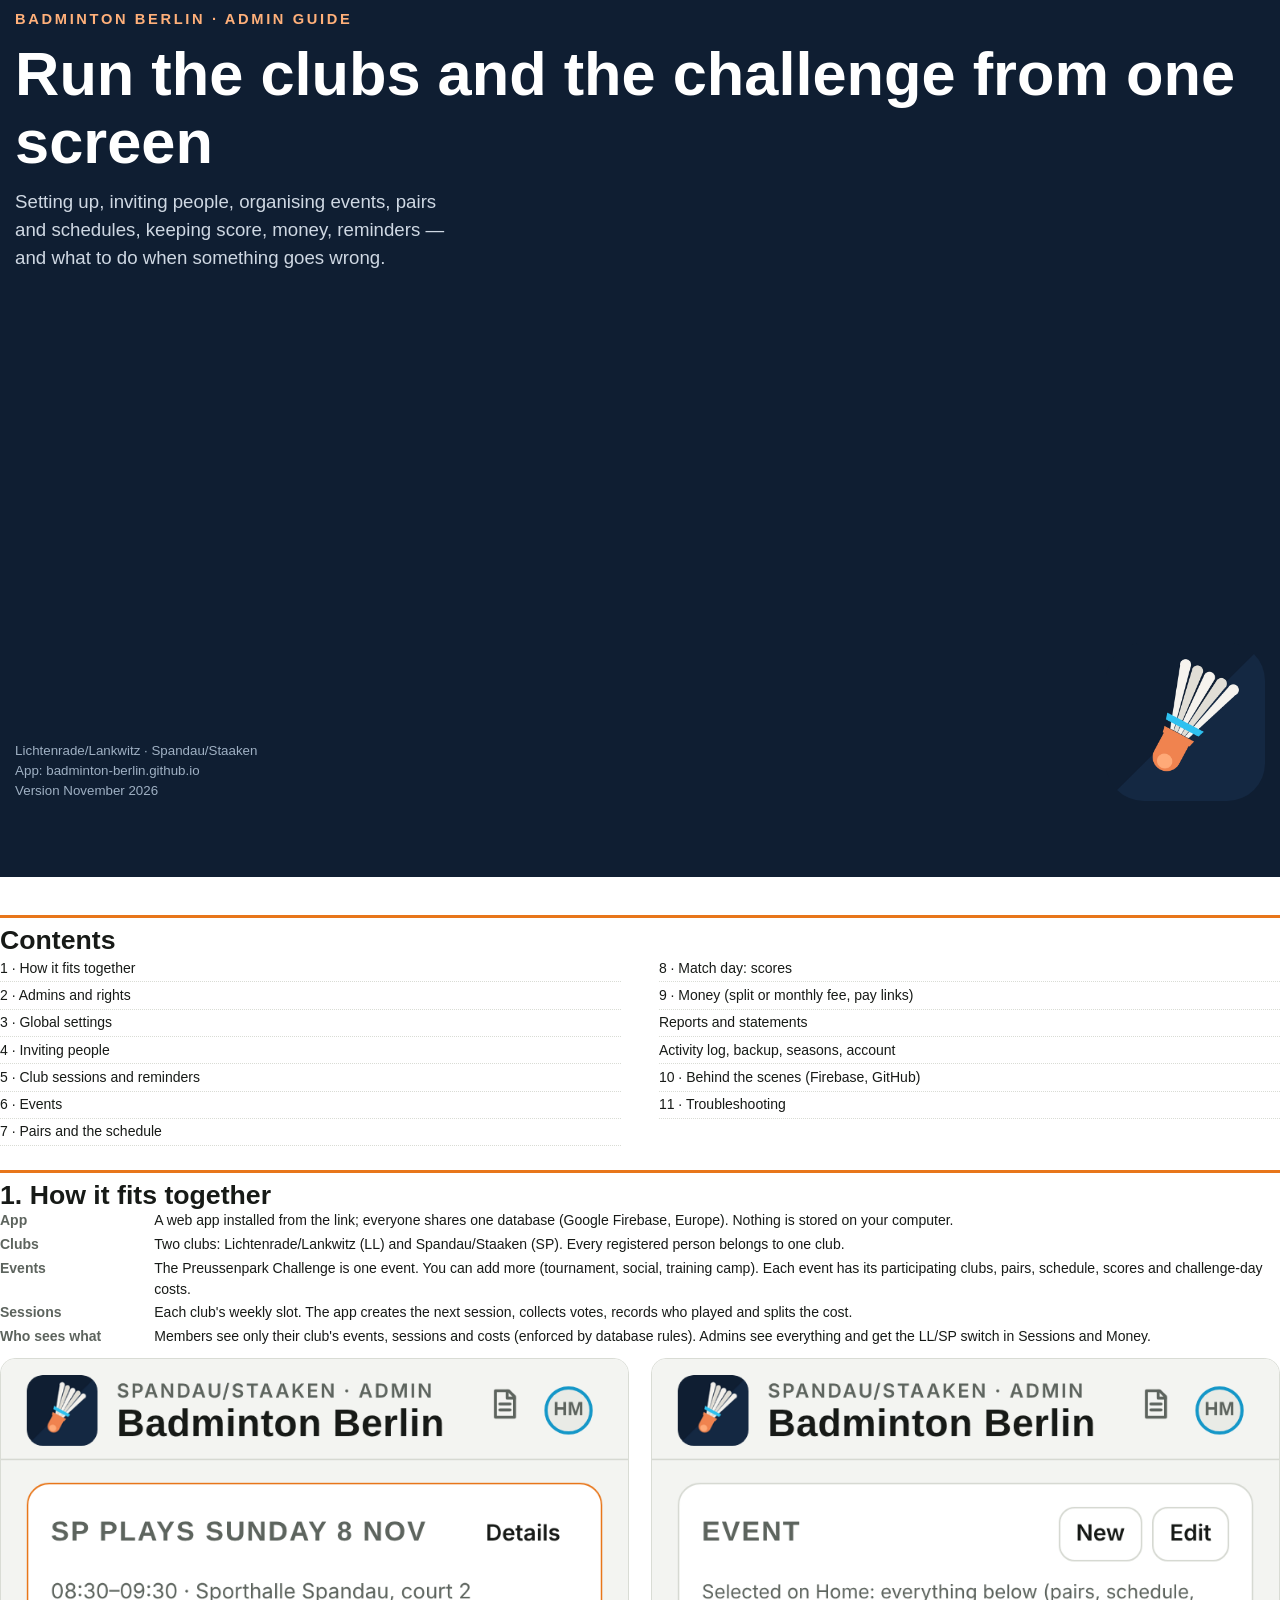
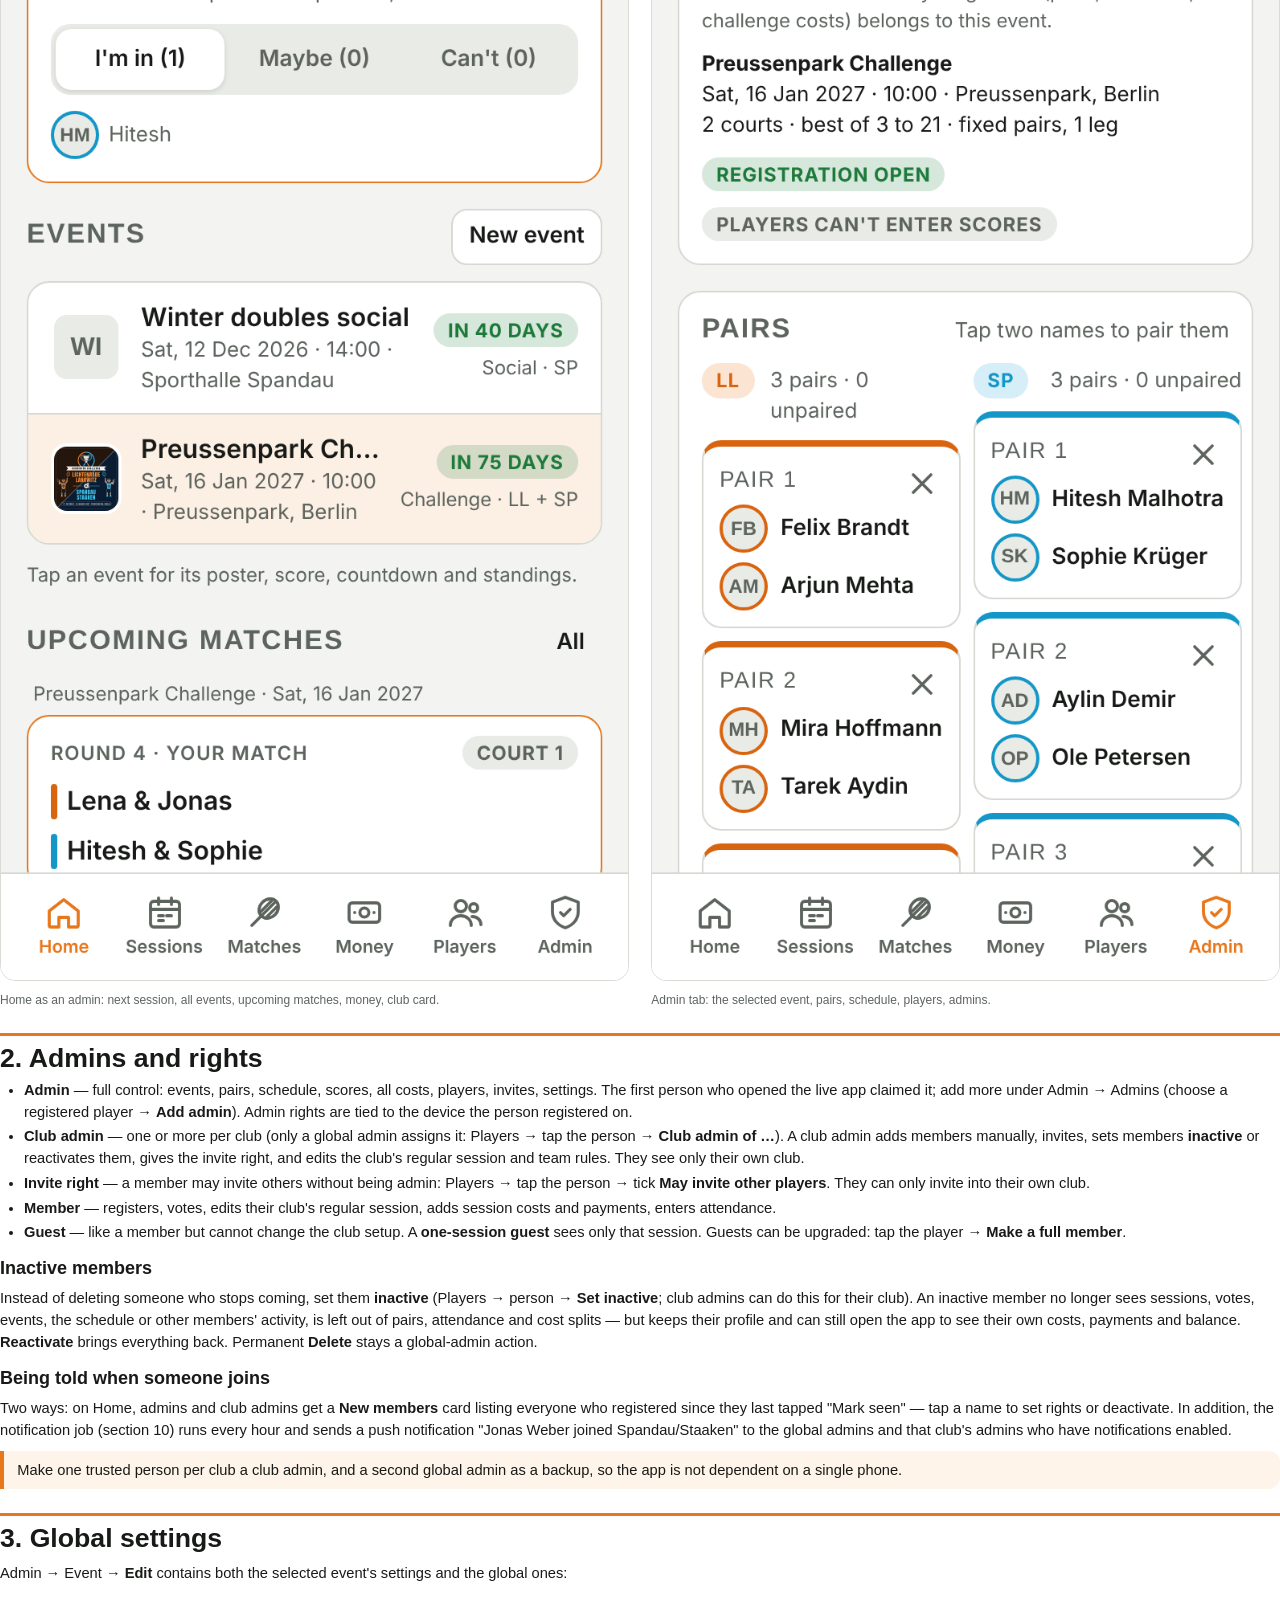
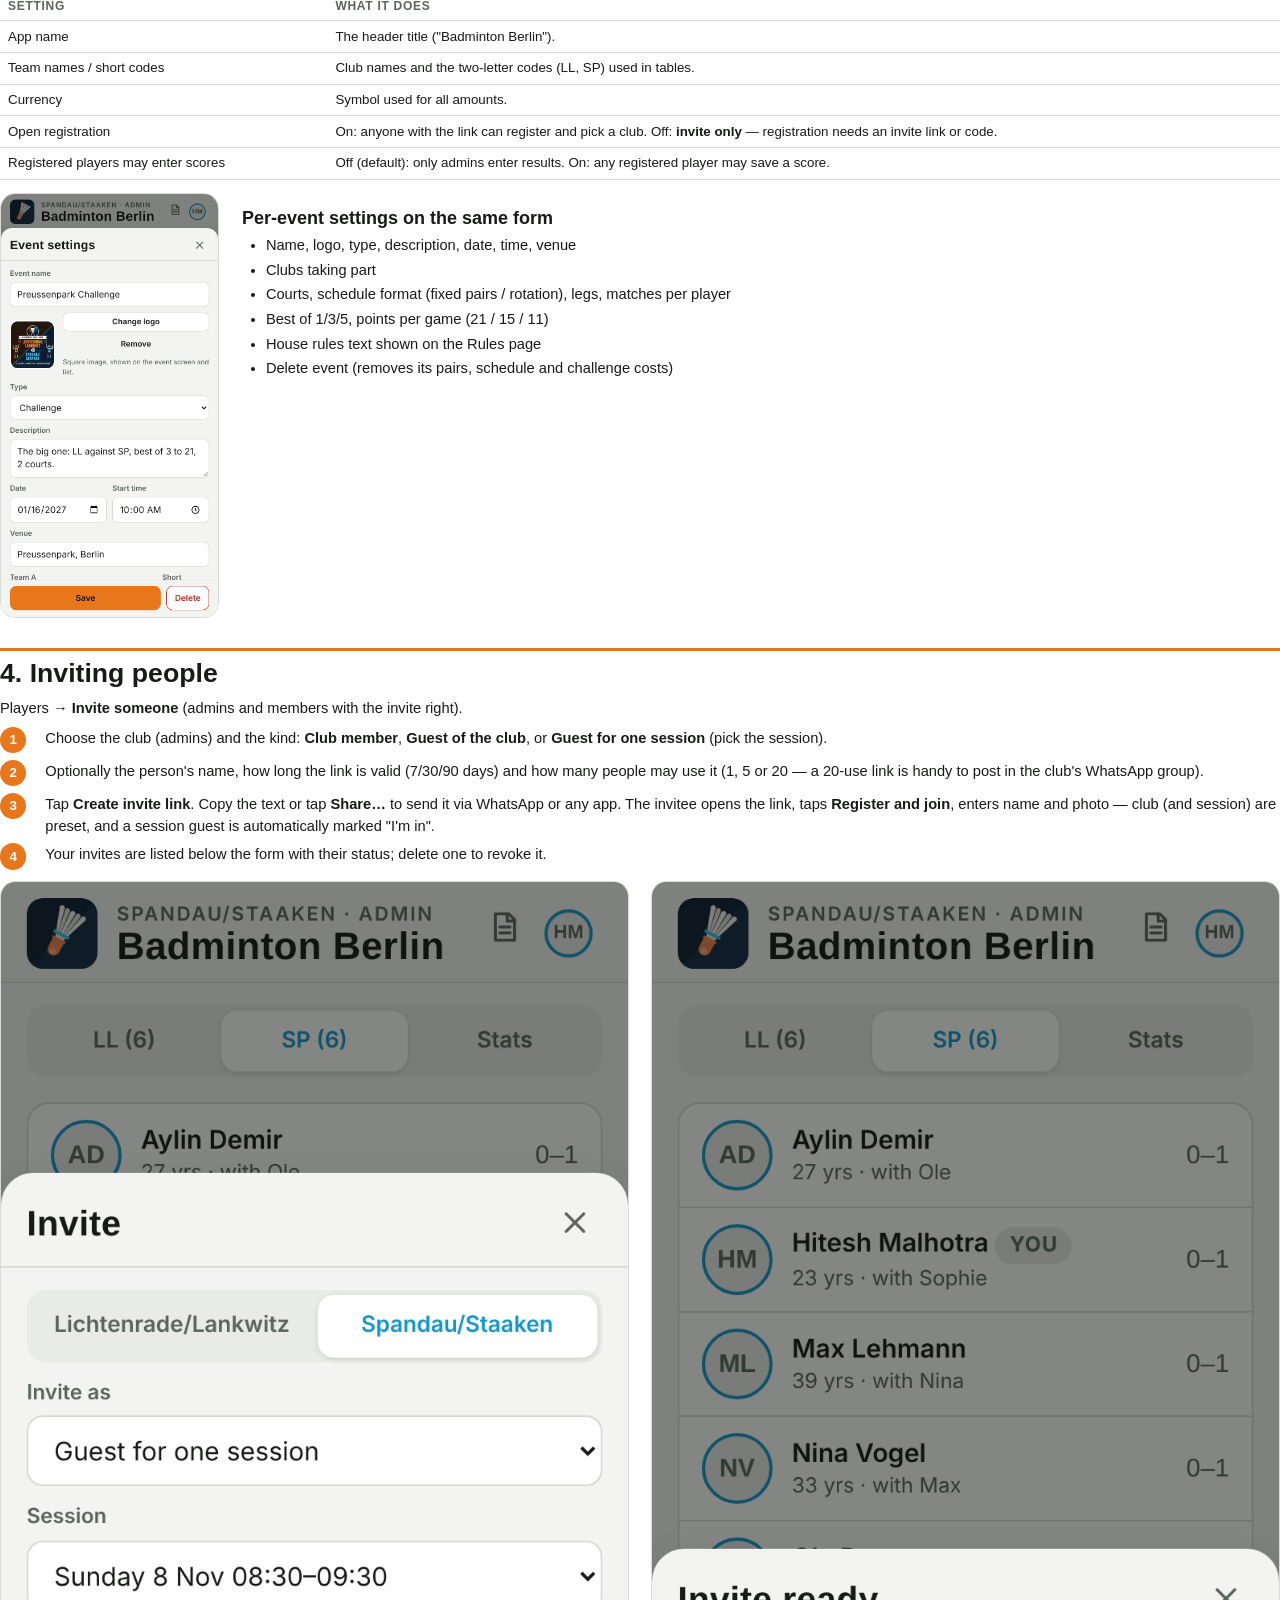
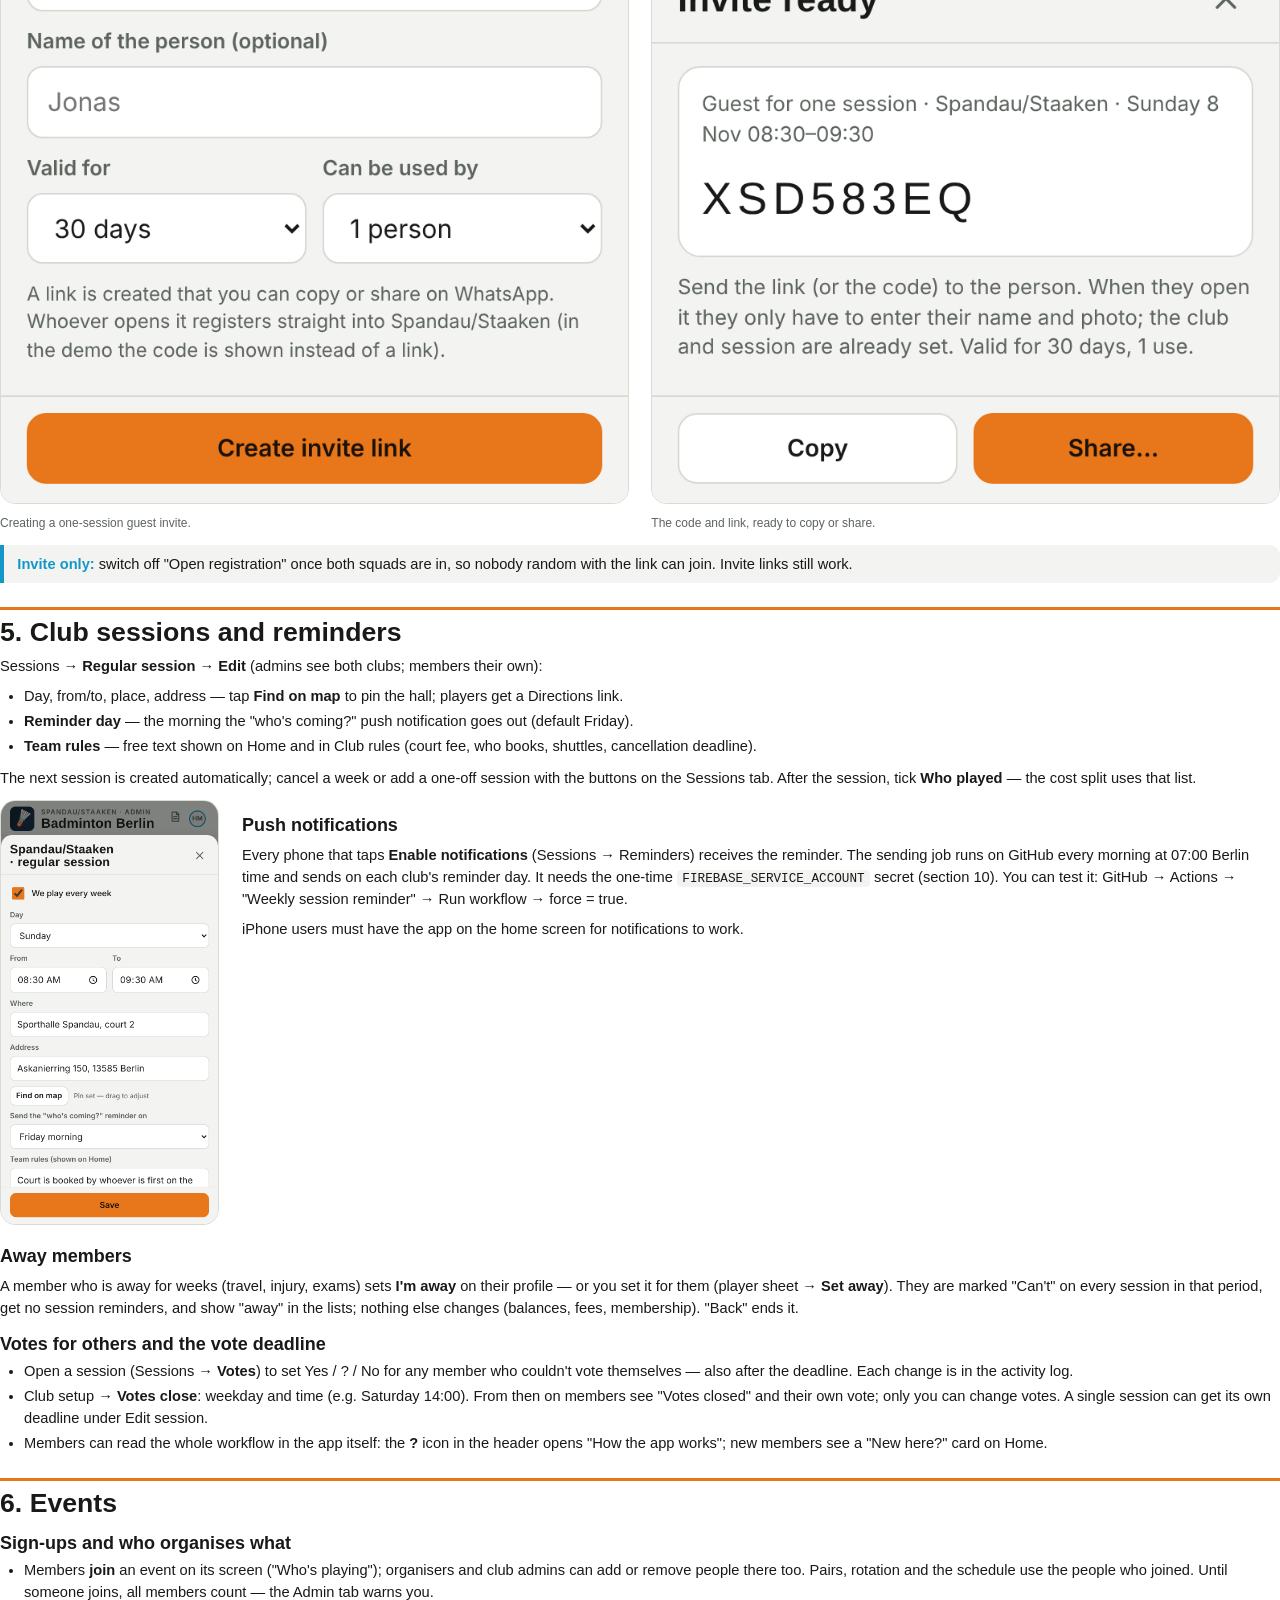
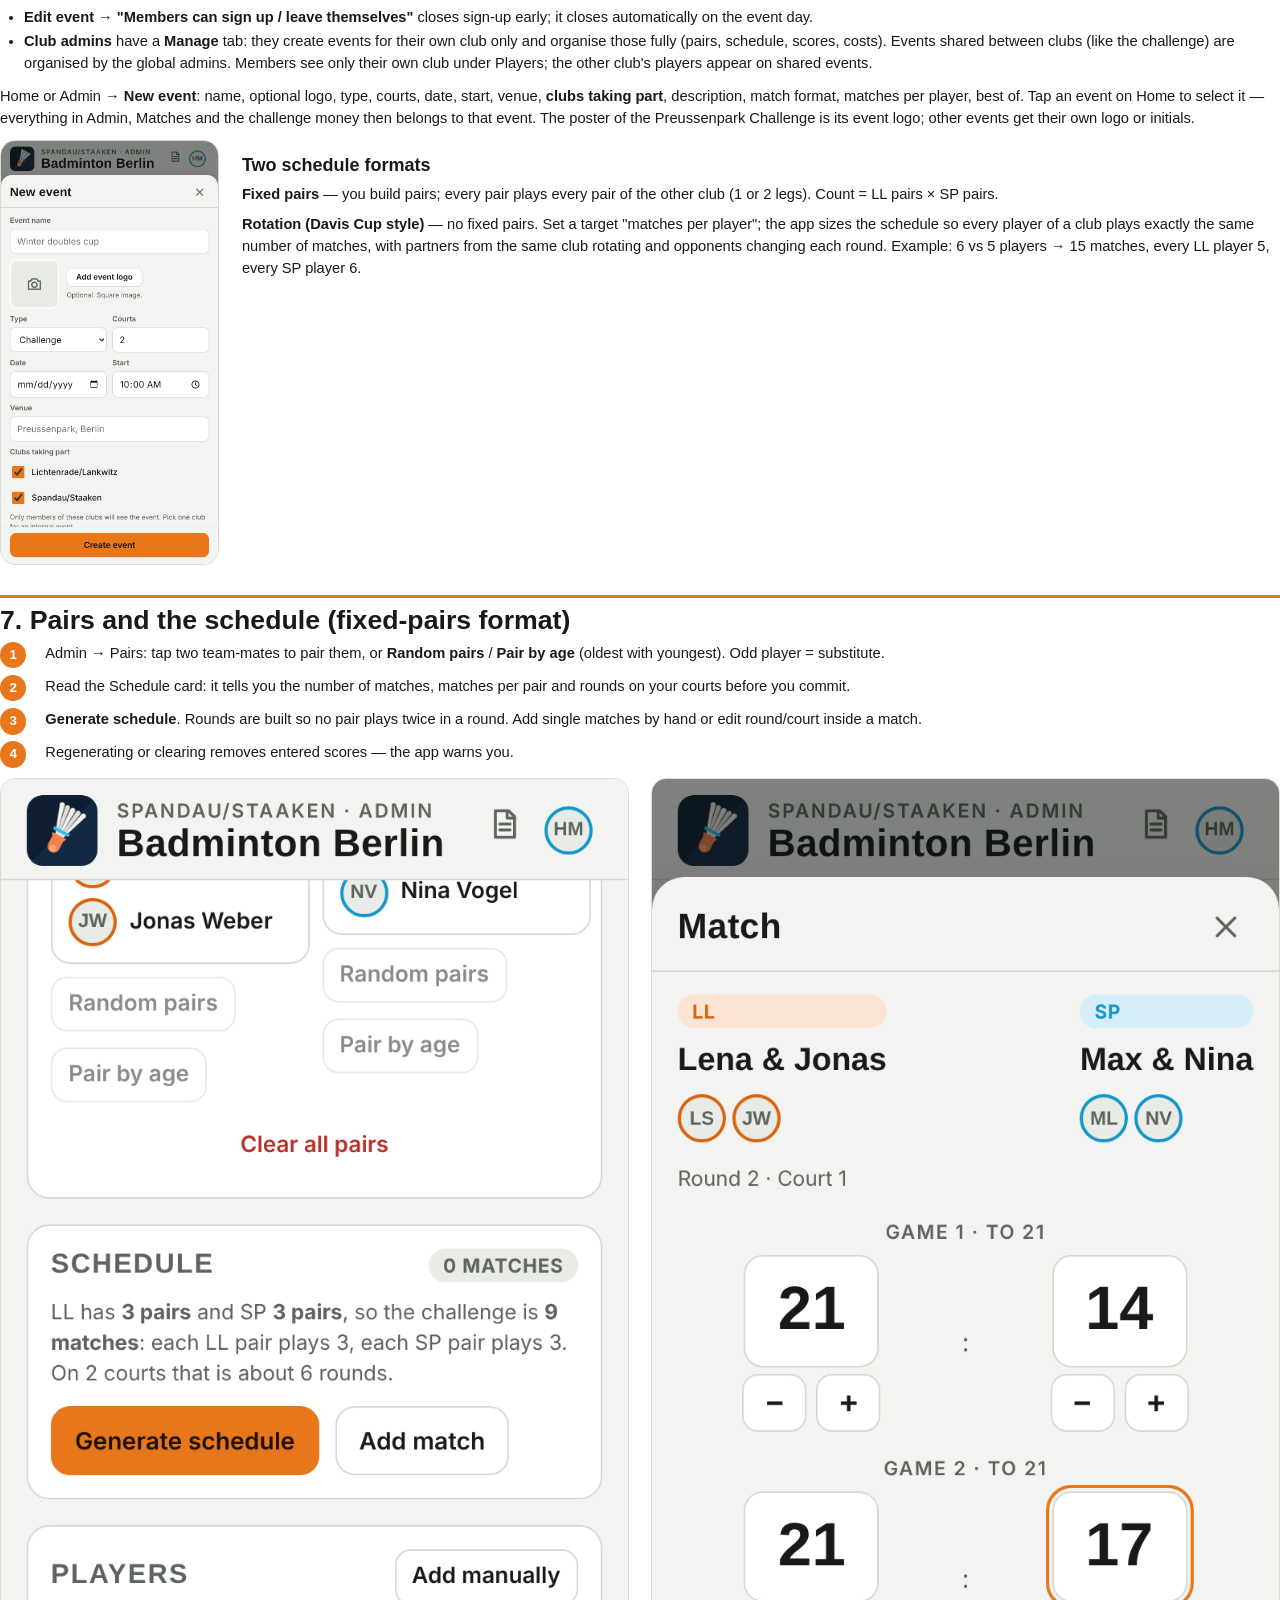
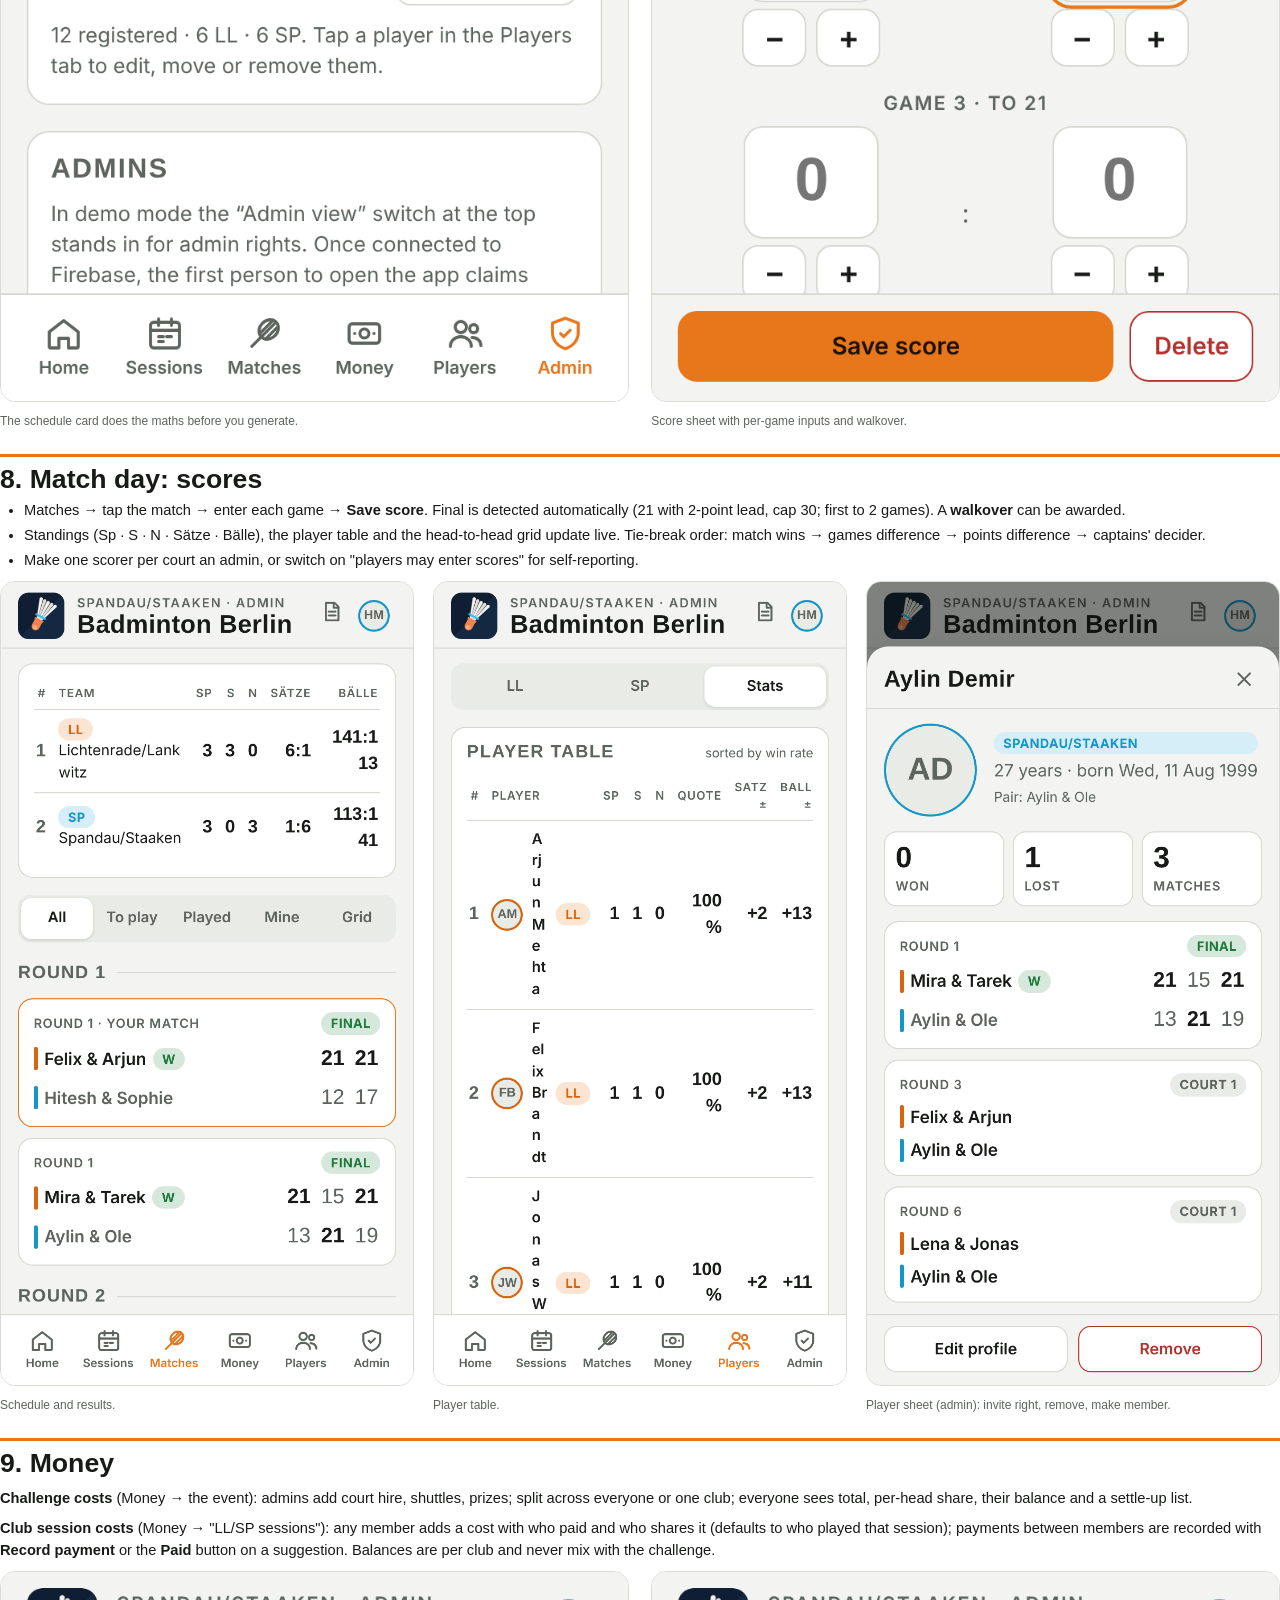
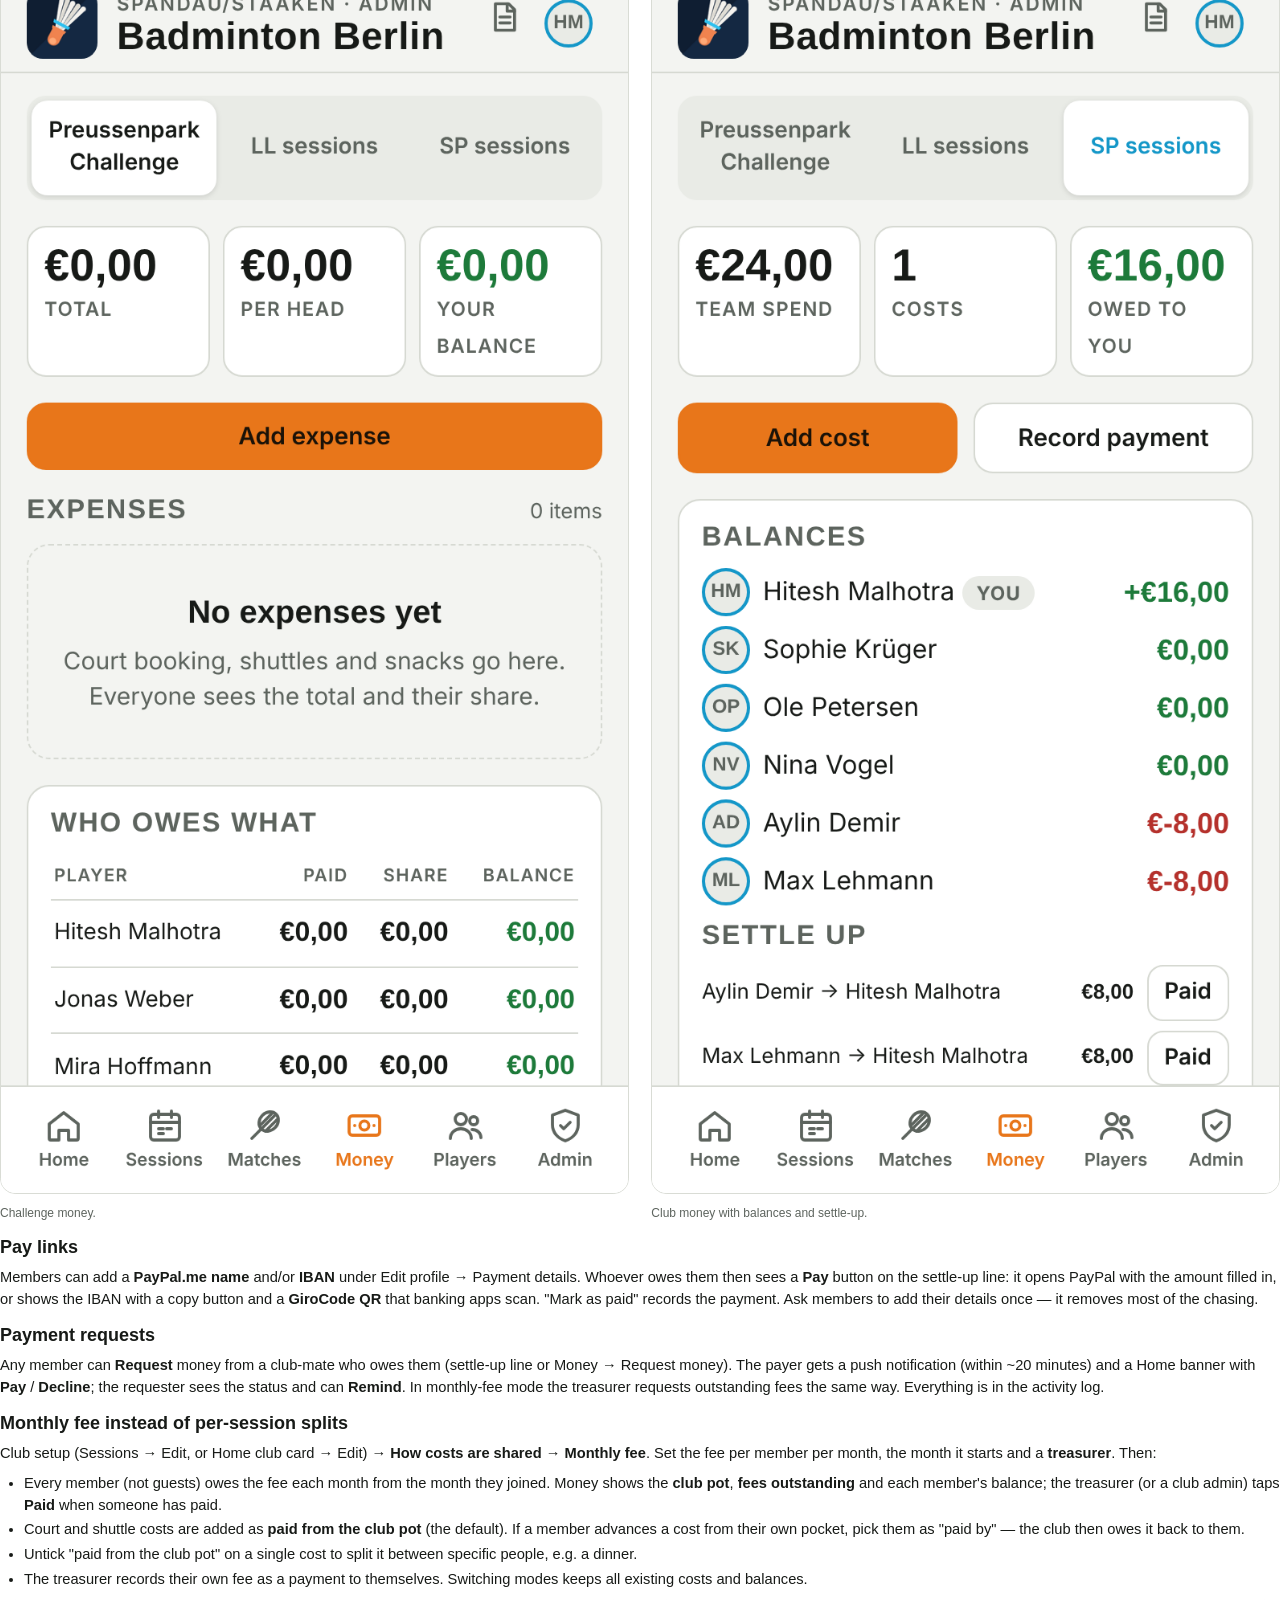
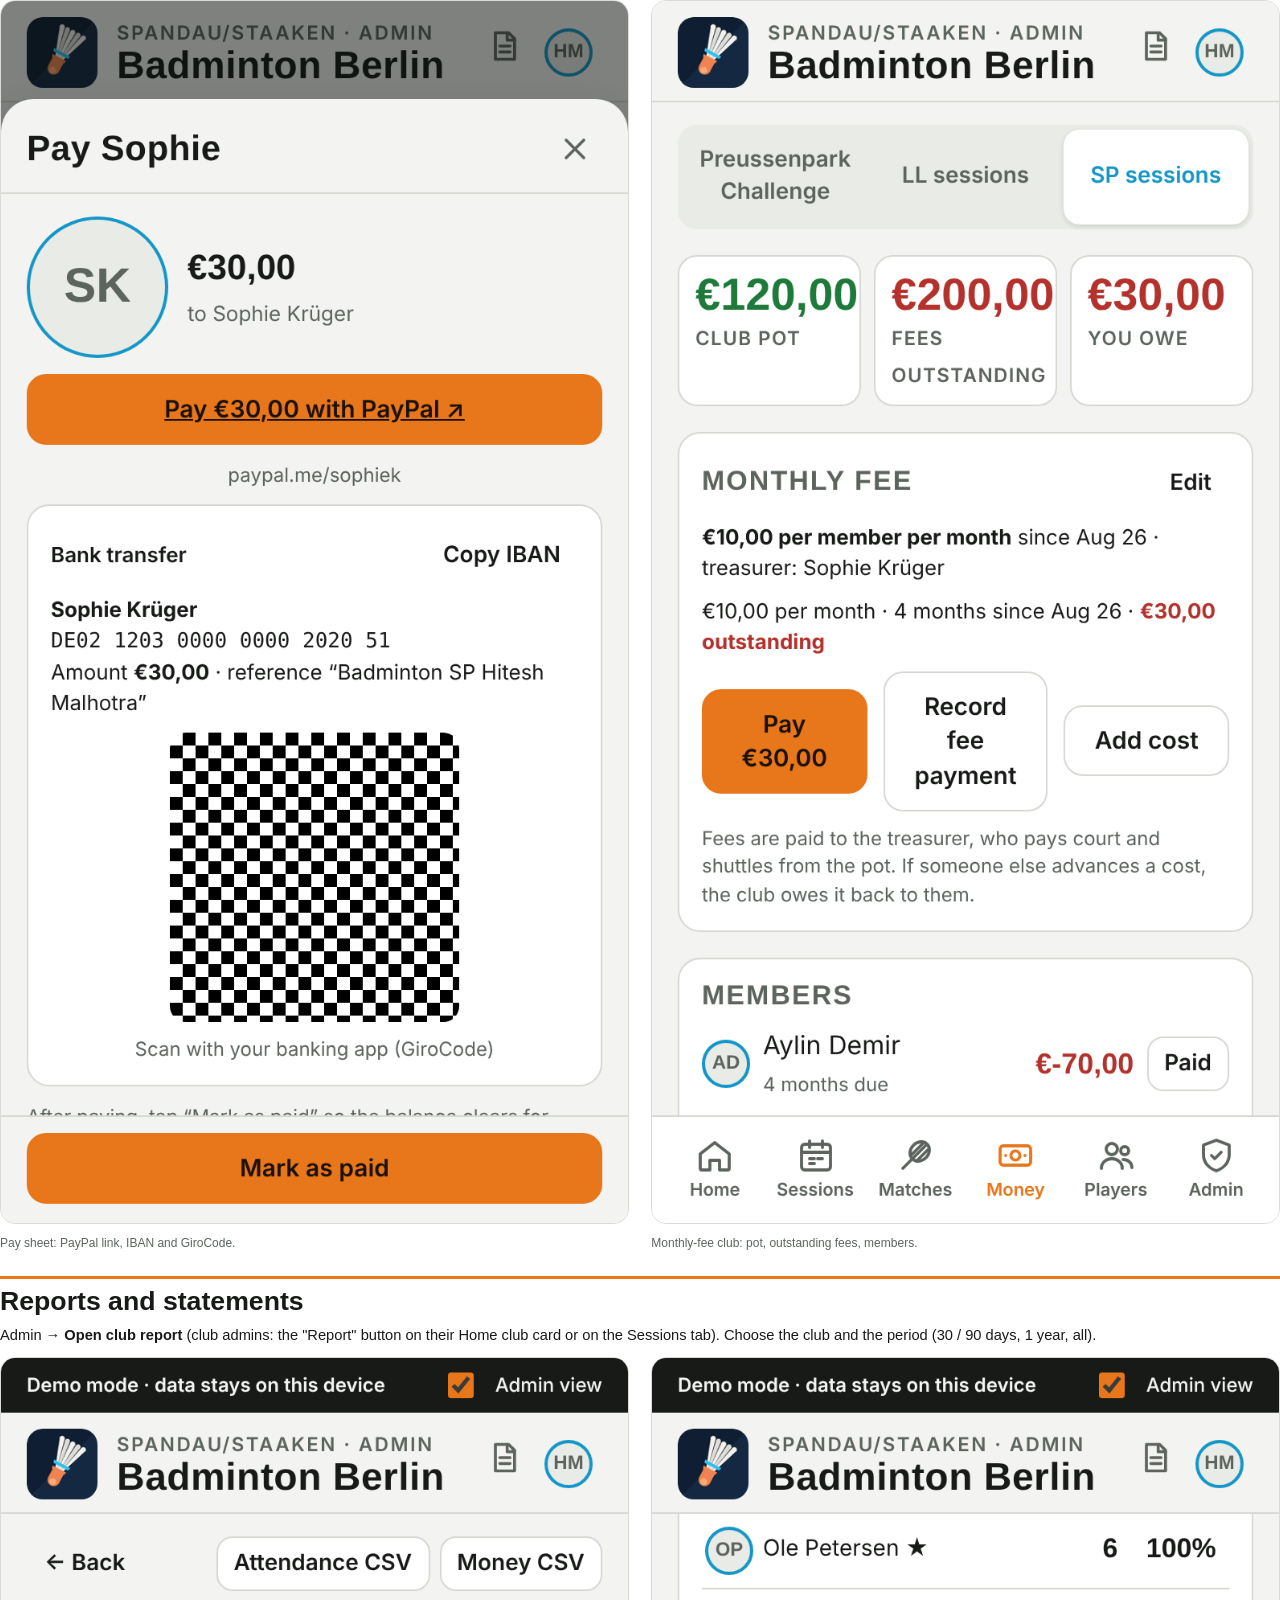
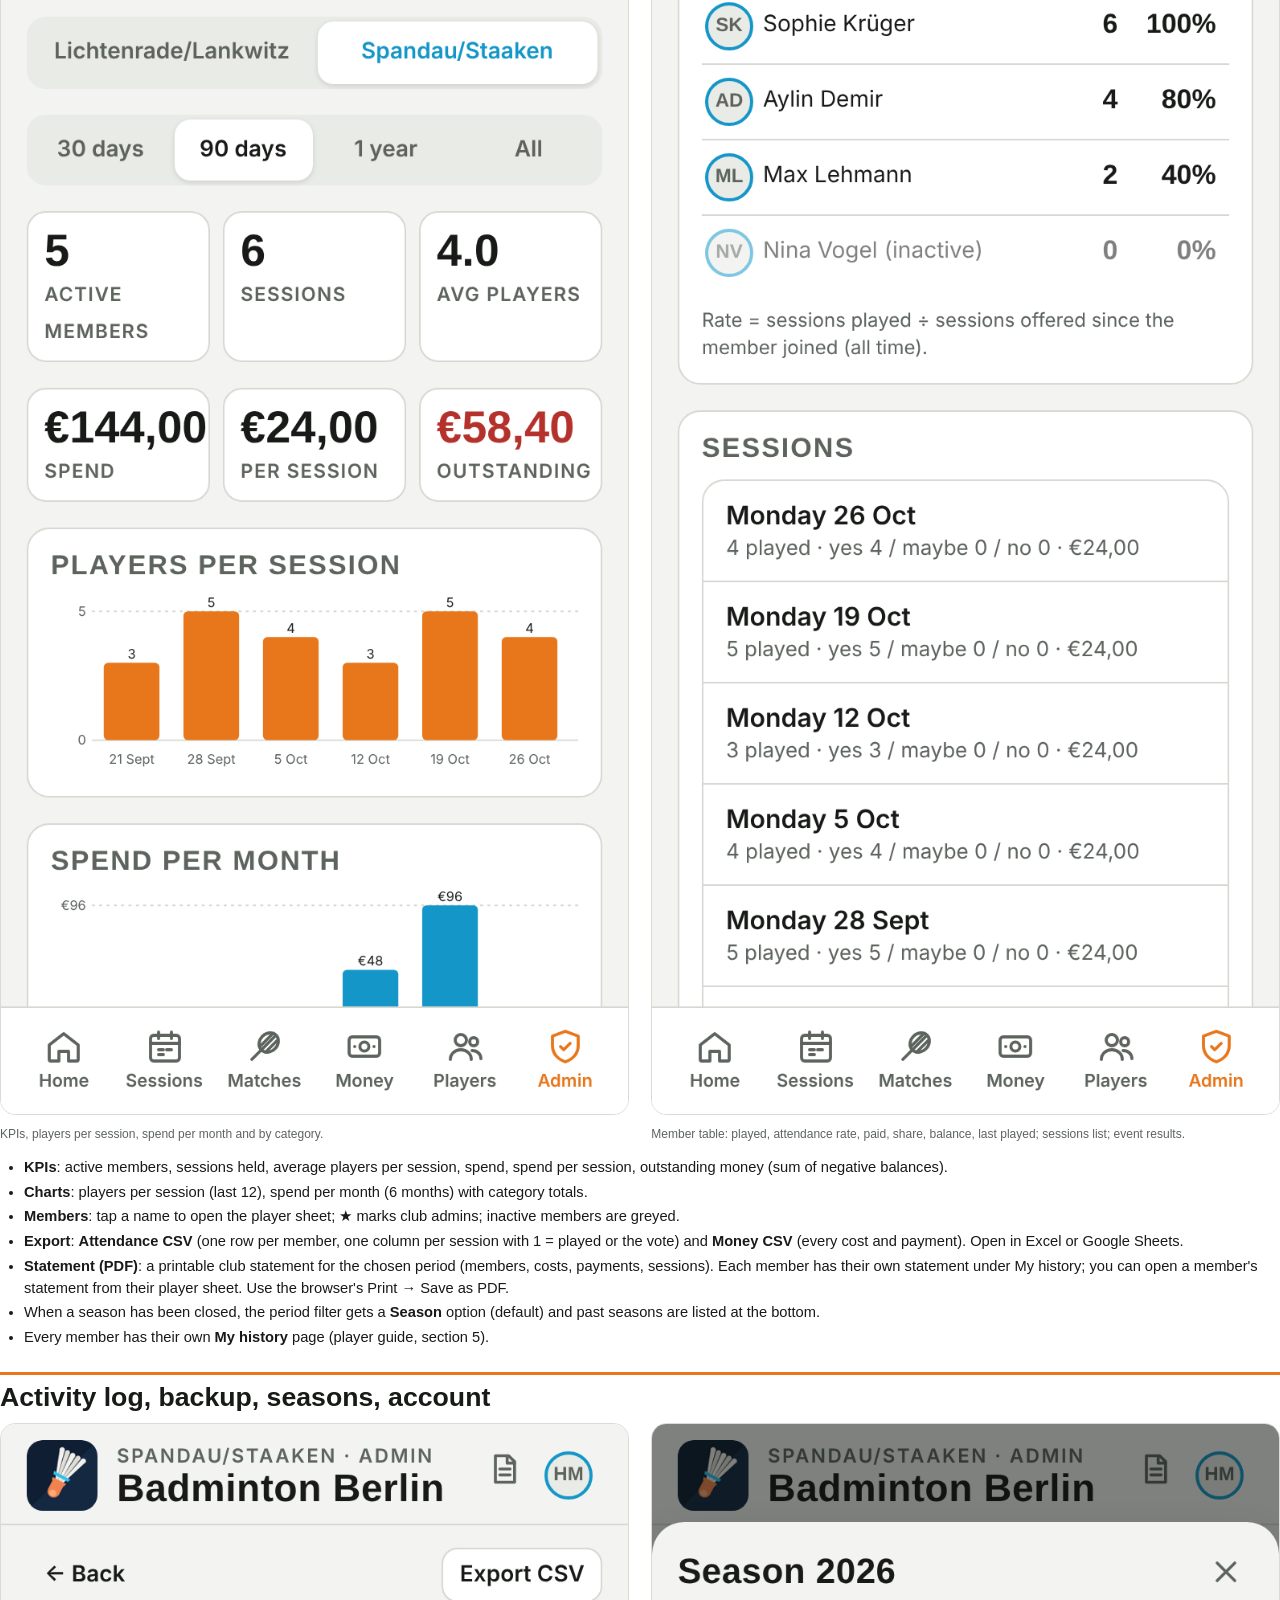
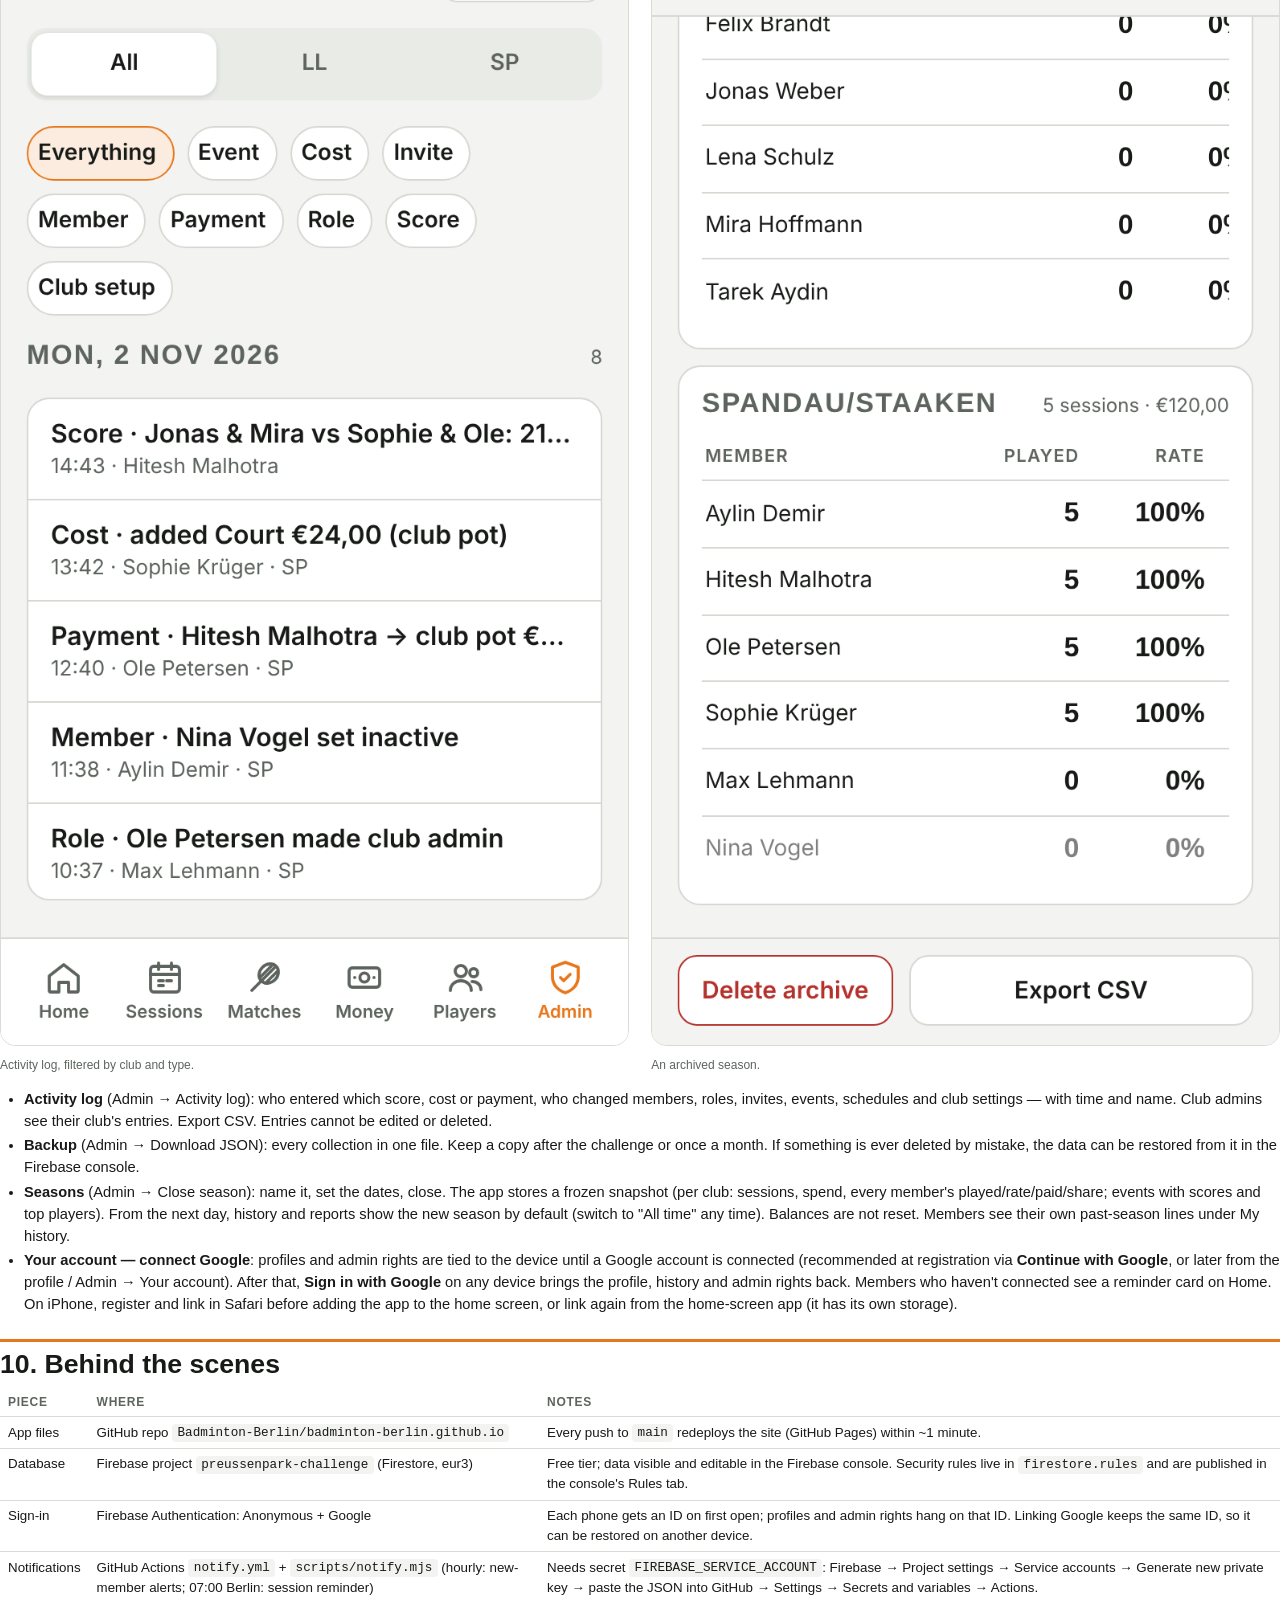
==== commit ef4326a6: "Clear Google sign-in flow: Welcome card with Sign in with Google, Continue with Google at registrati" ====
--- a/docs/admin-guide.html
+++ b/docs/admin-guide.html
@@ -147,7 +147,7 @@
   <li><b>Activity log</b> (Admin → Activity log): who entered which score, cost or payment, who changed members, roles, invites, events, schedules and club settings — with time and name. Club admins see their club's entries. Export CSV. Entries cannot be edited or deleted.</li>
   <li><b>Backup</b> (Admin → Download JSON): every collection in one file. Keep a copy after the challenge or once a month. If something is ever deleted by mistake, the data can be restored from it in the Firebase console.</li>
   <li><b>Seasons</b> (Admin → Close season): name it, set the dates, close. The app stores a frozen snapshot (per club: sessions, spend, every member's played/rate/paid/share; events with scores and top players). From the next day, history and reports show the new season by default (switch to "All time" any time). Balances are not reset. Members see their own past-season lines under My history.</li>
-  <li><b>Your account — link Google</b>: profiles and admin rights are tied to the device. Link your Google account (Admin → Your account, or your profile sheet) so you can <b>Restore</b> on a new phone: open the app, tap Restore on the Home banner, sign in with the same Google account — profile, history and admin rights come back. Recommend it to every member. On iPhone, register and link in Safari before adding the app to the home screen, or link again from the home-screen app (it has its own storage).</li>
+  <li><b>Your account — connect Google</b>: profiles and admin rights are tied to the device until a Google account is connected (recommended at registration via <b>Continue with Google</b>, or later from the profile / Admin → Your account). After that, <b>Sign in with Google</b> on any device brings the profile, history and admin rights back. Members who haven't connected see a reminder card on Home. On iPhone, register and link in Safari before adding the app to the home screen, or link again from the home-screen app (it has its own storage).</li>
 </ul>
 
 <h2>10. Behind the scenes</h2>
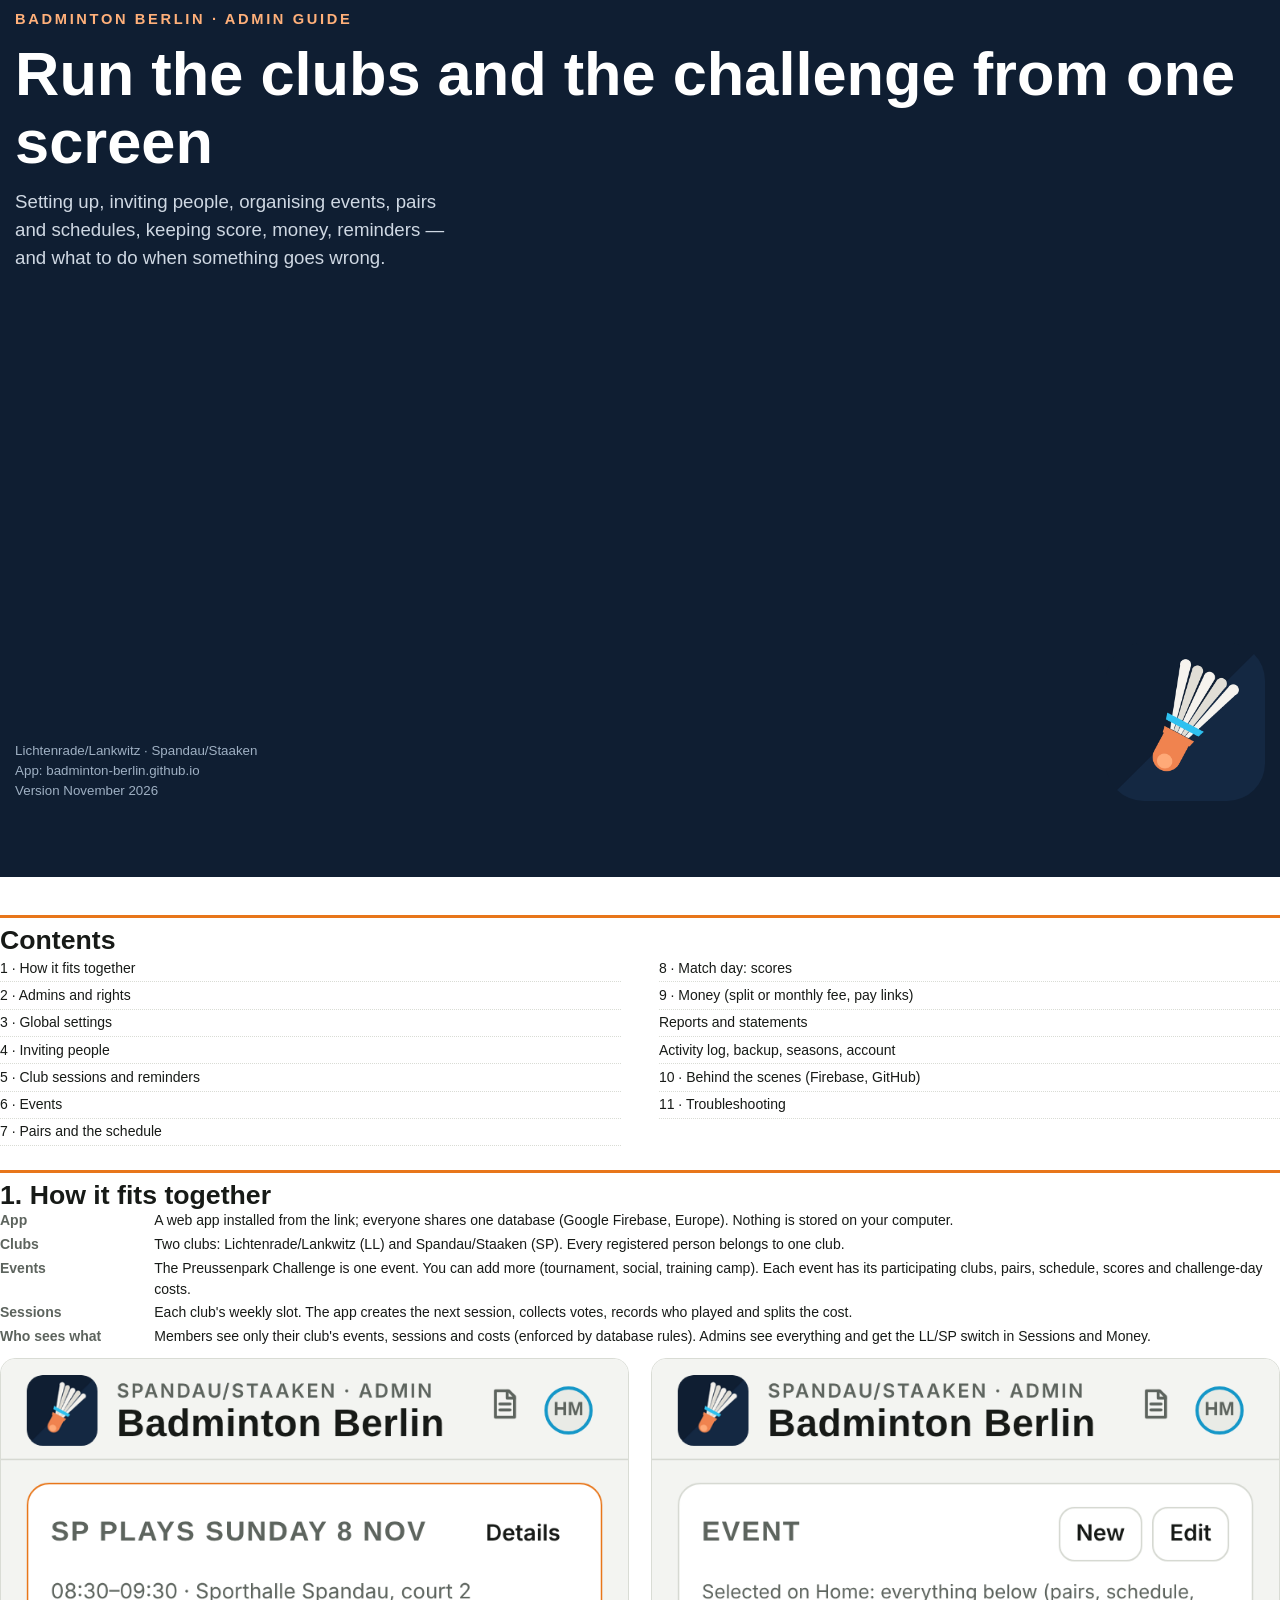
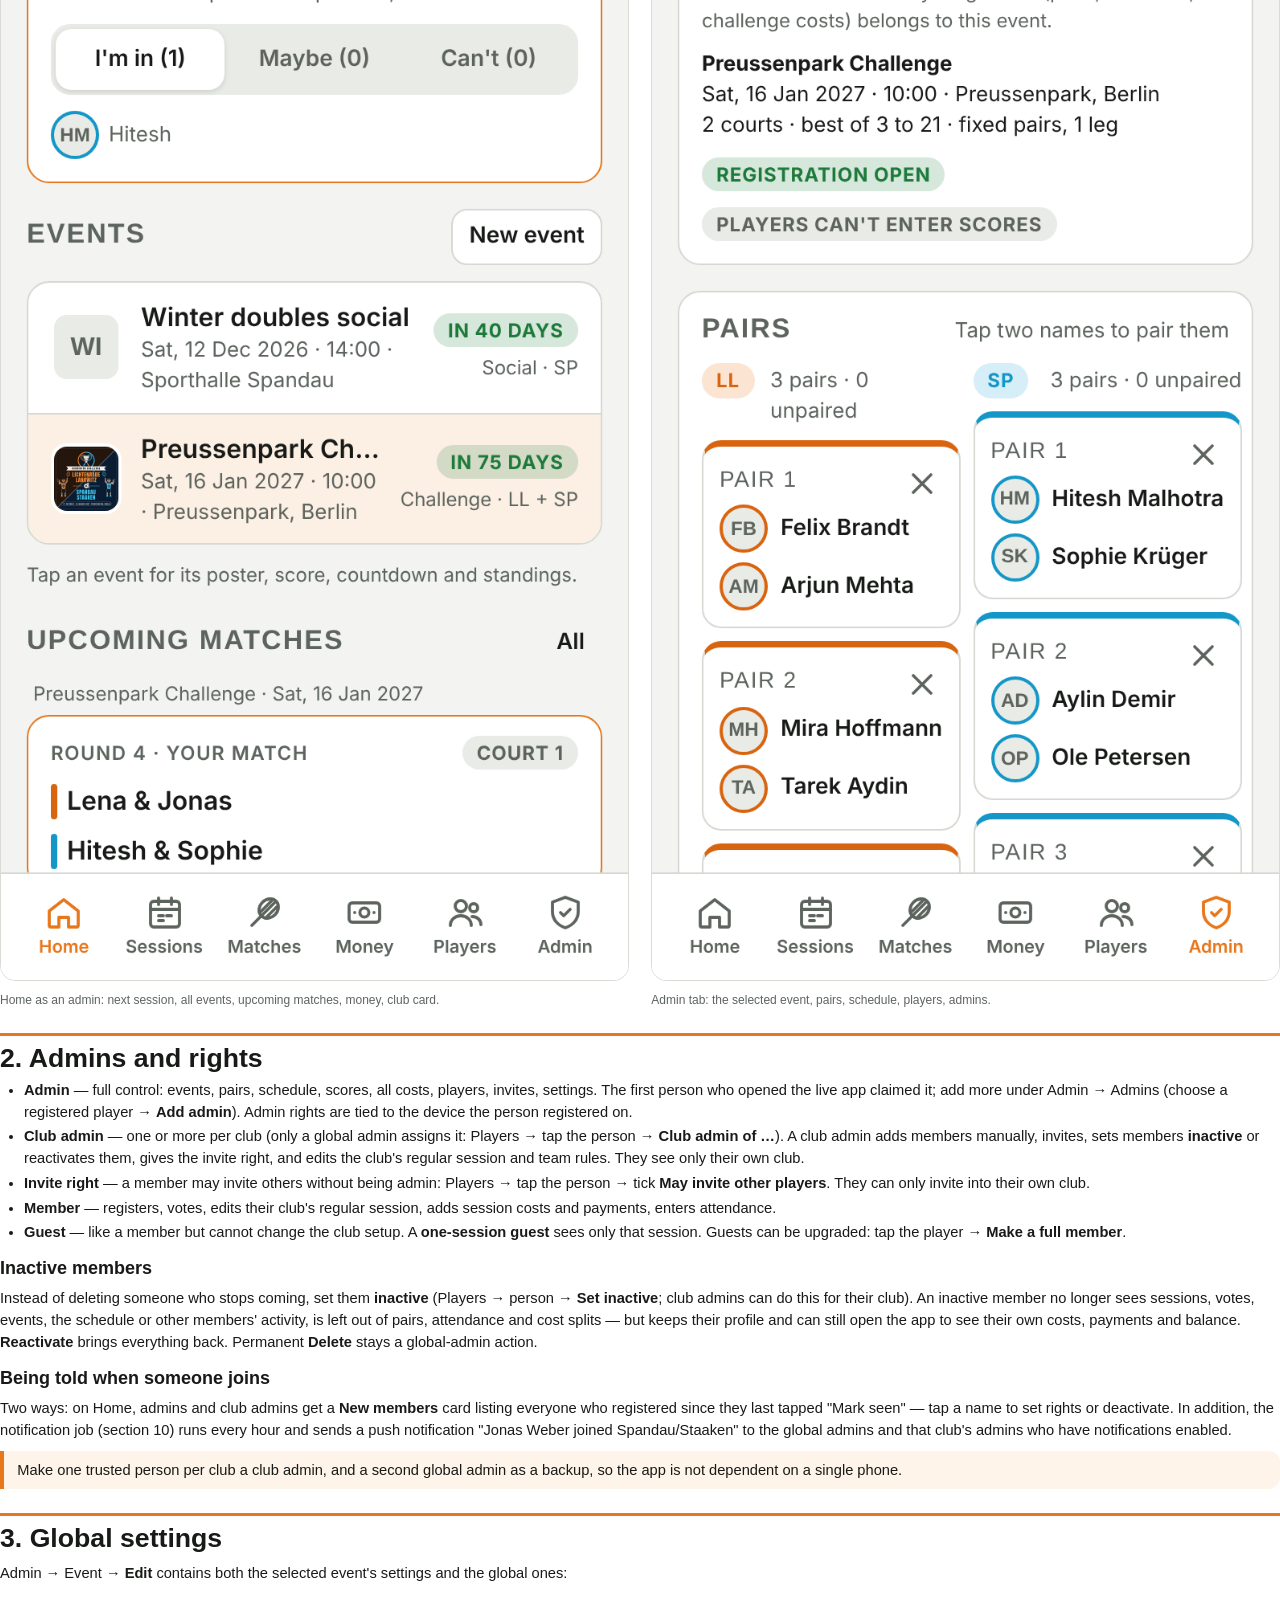
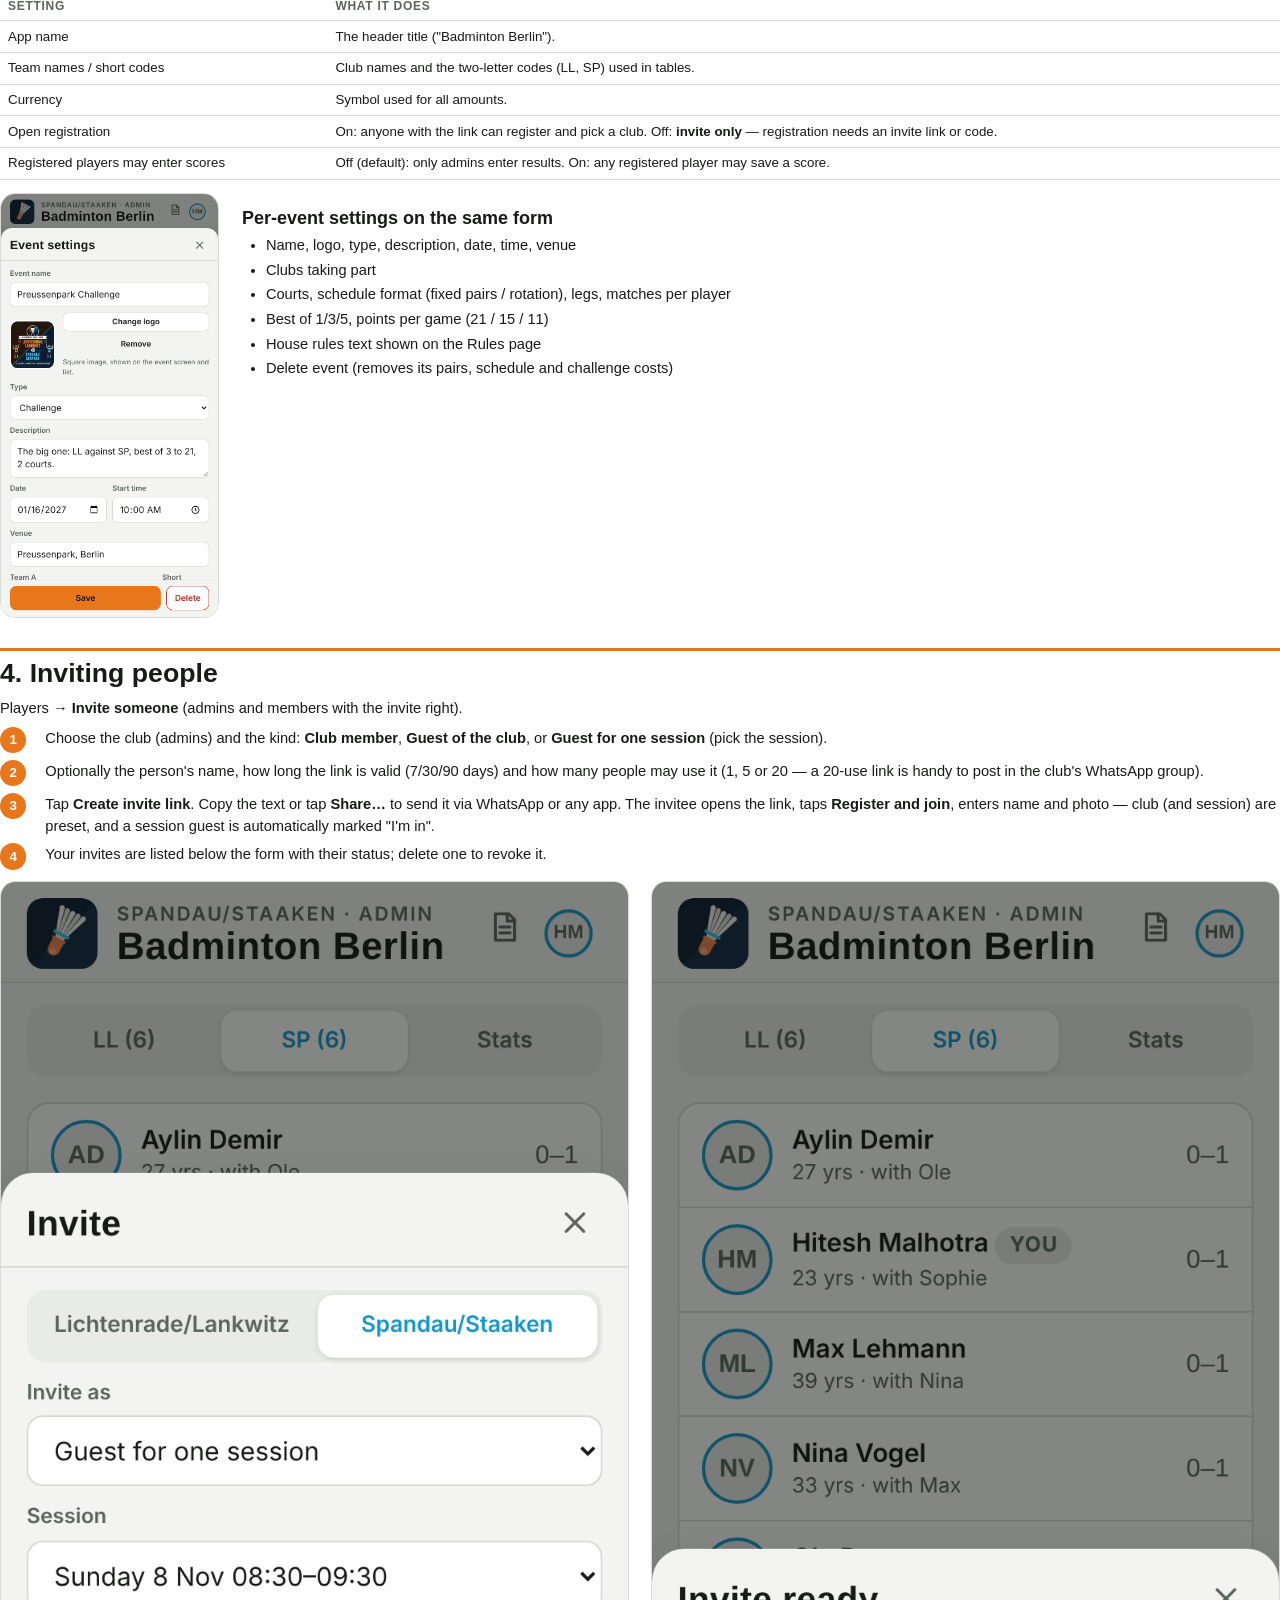
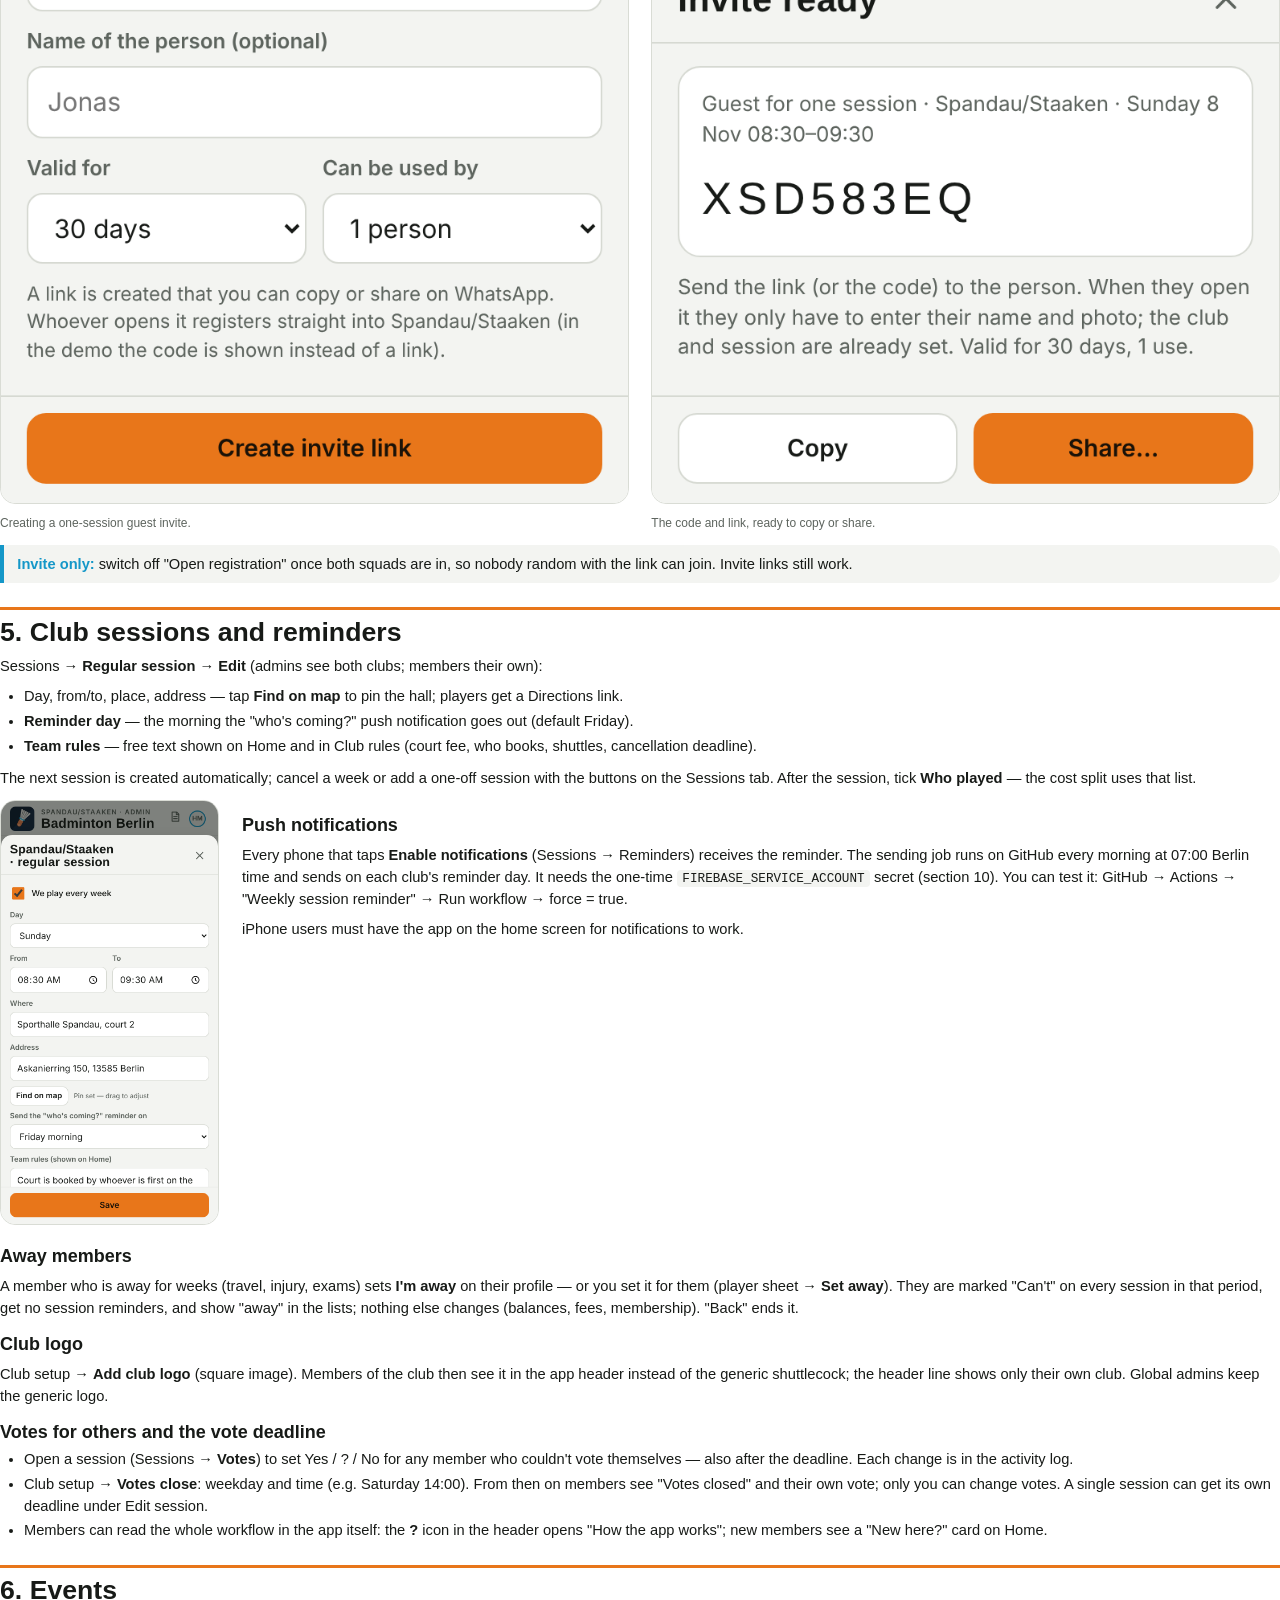
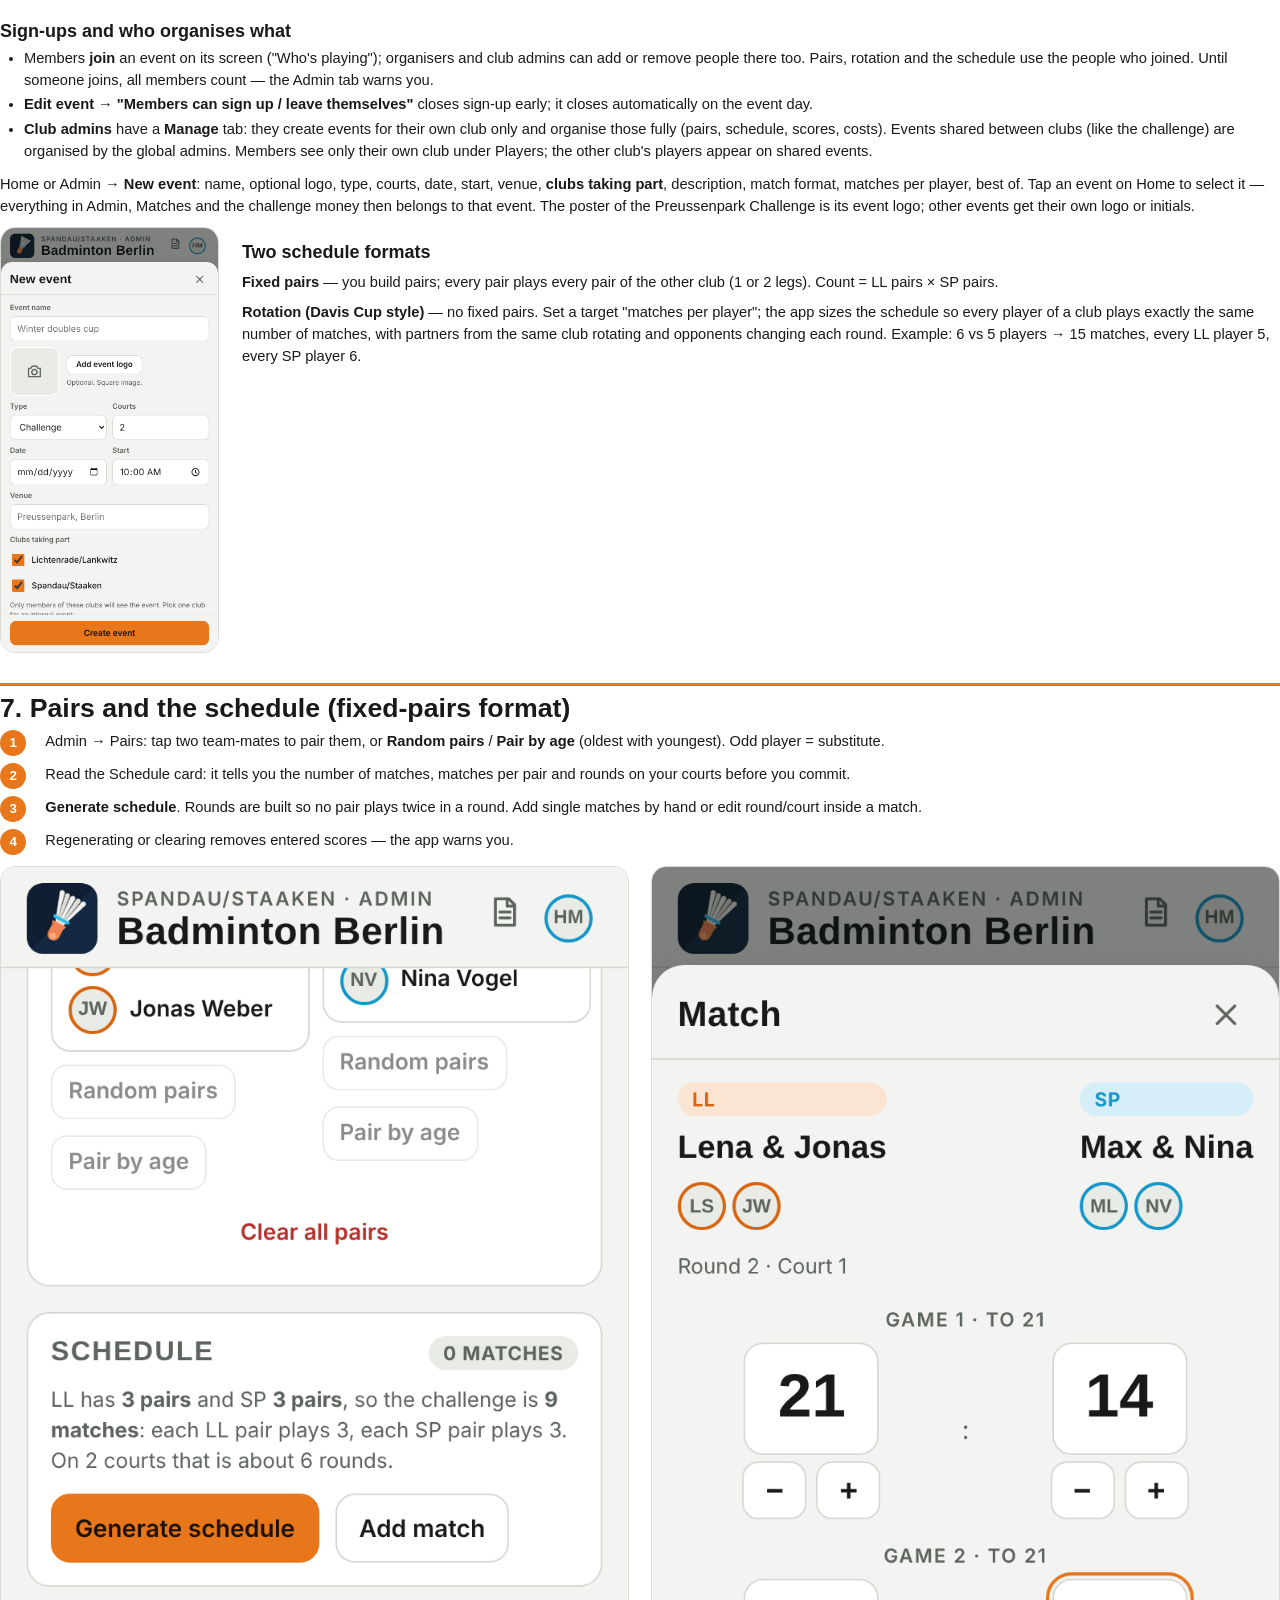
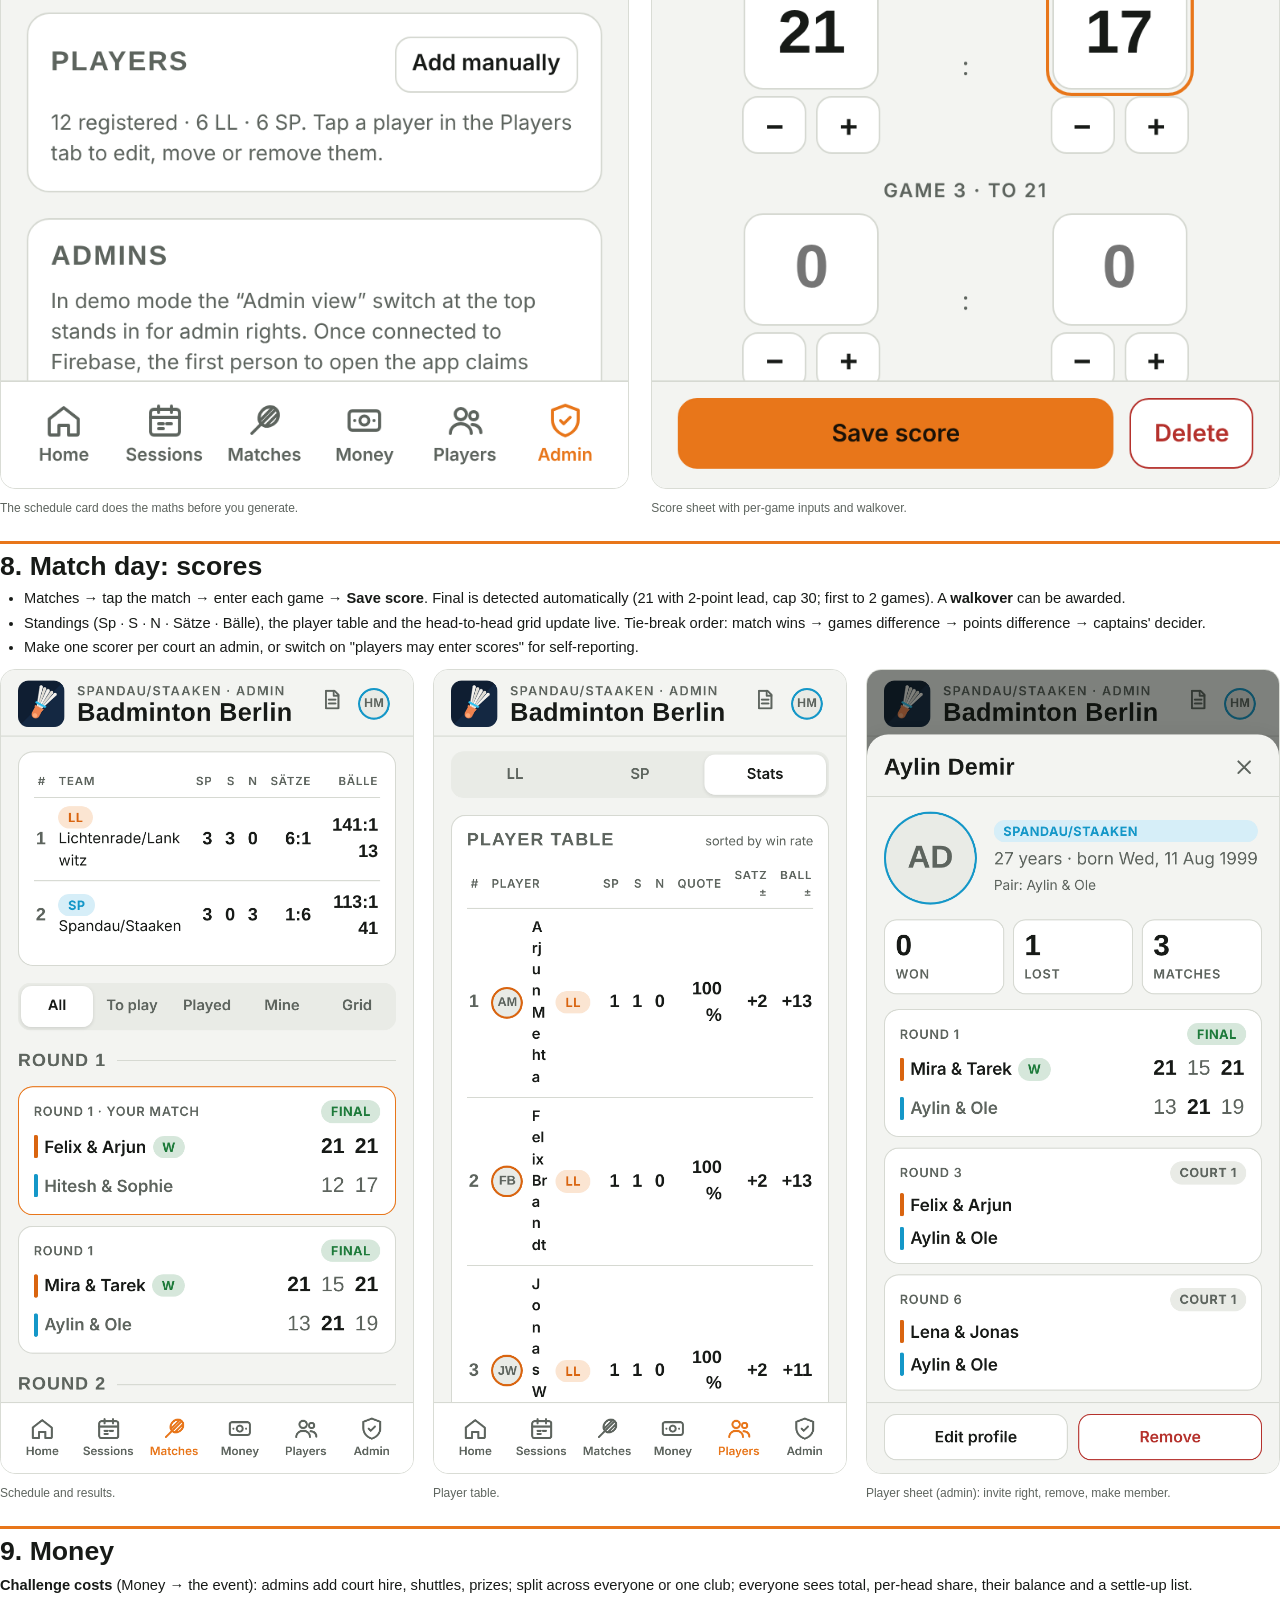
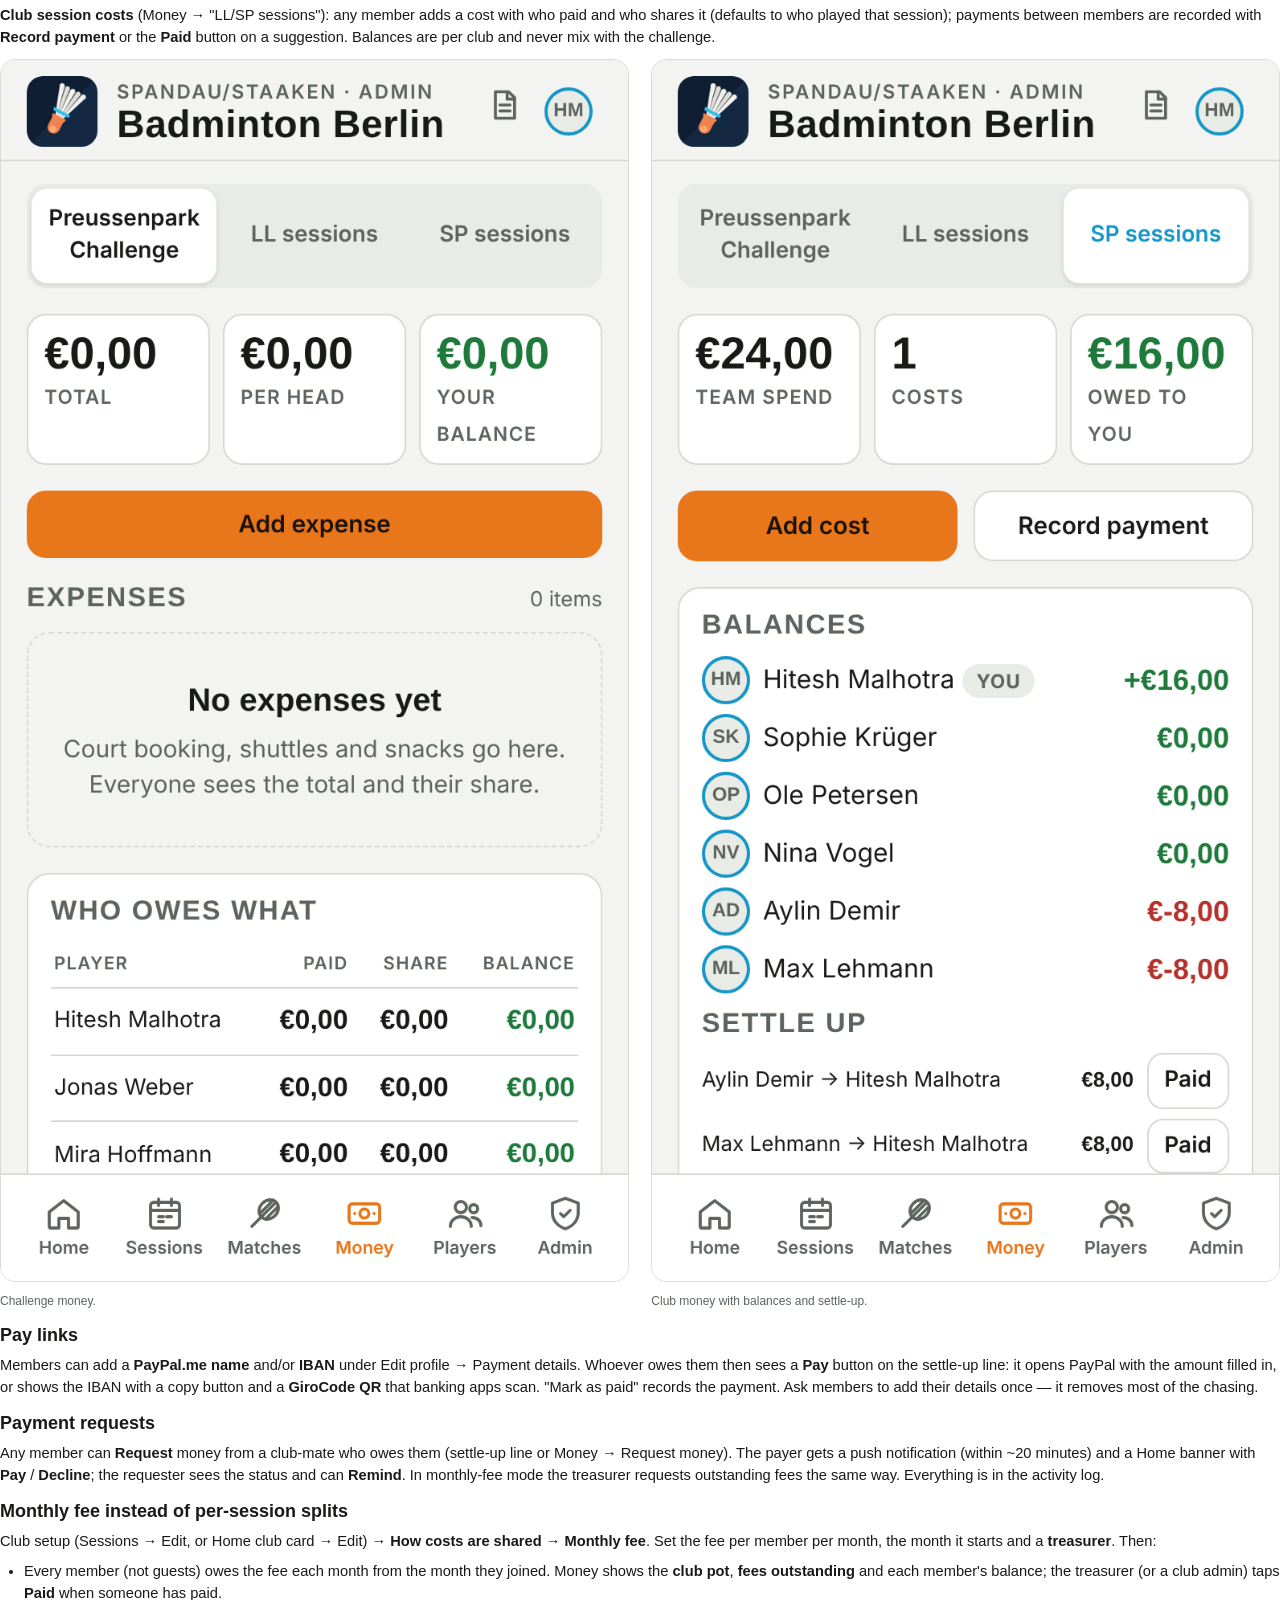
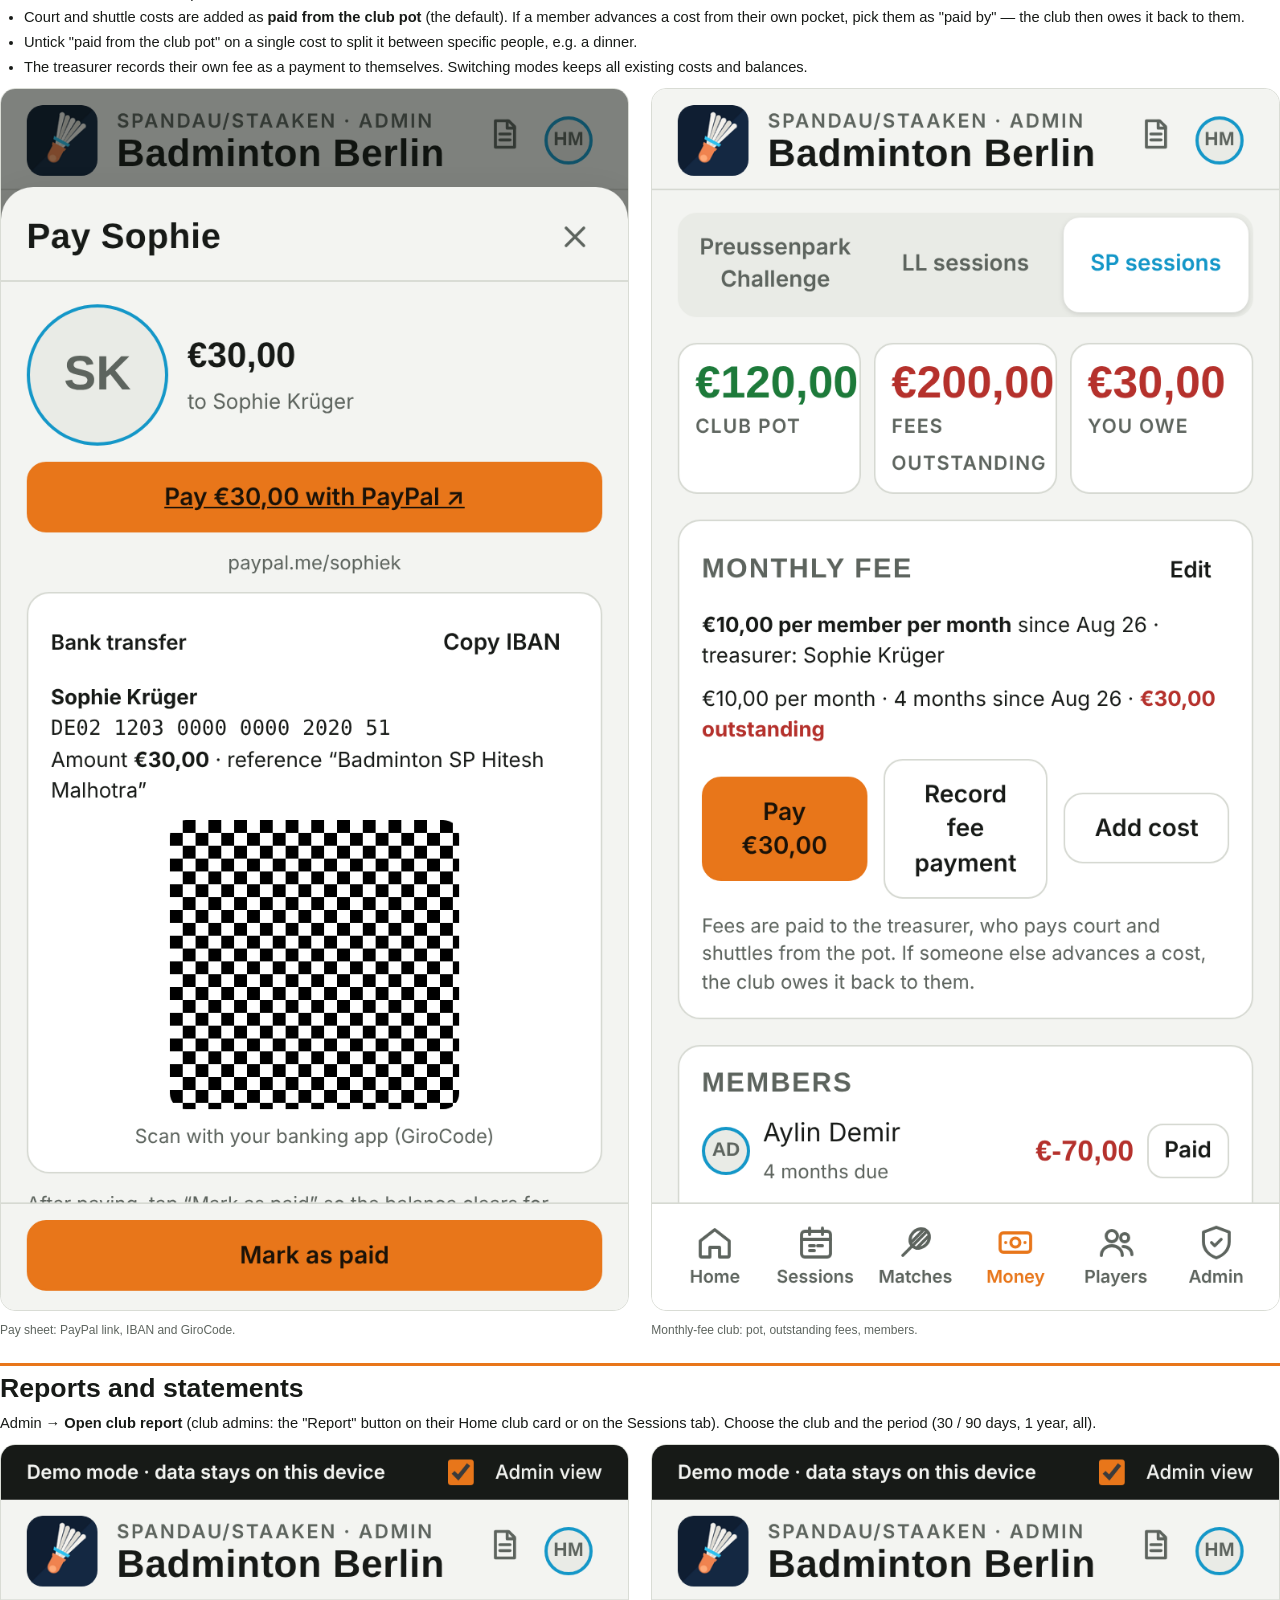
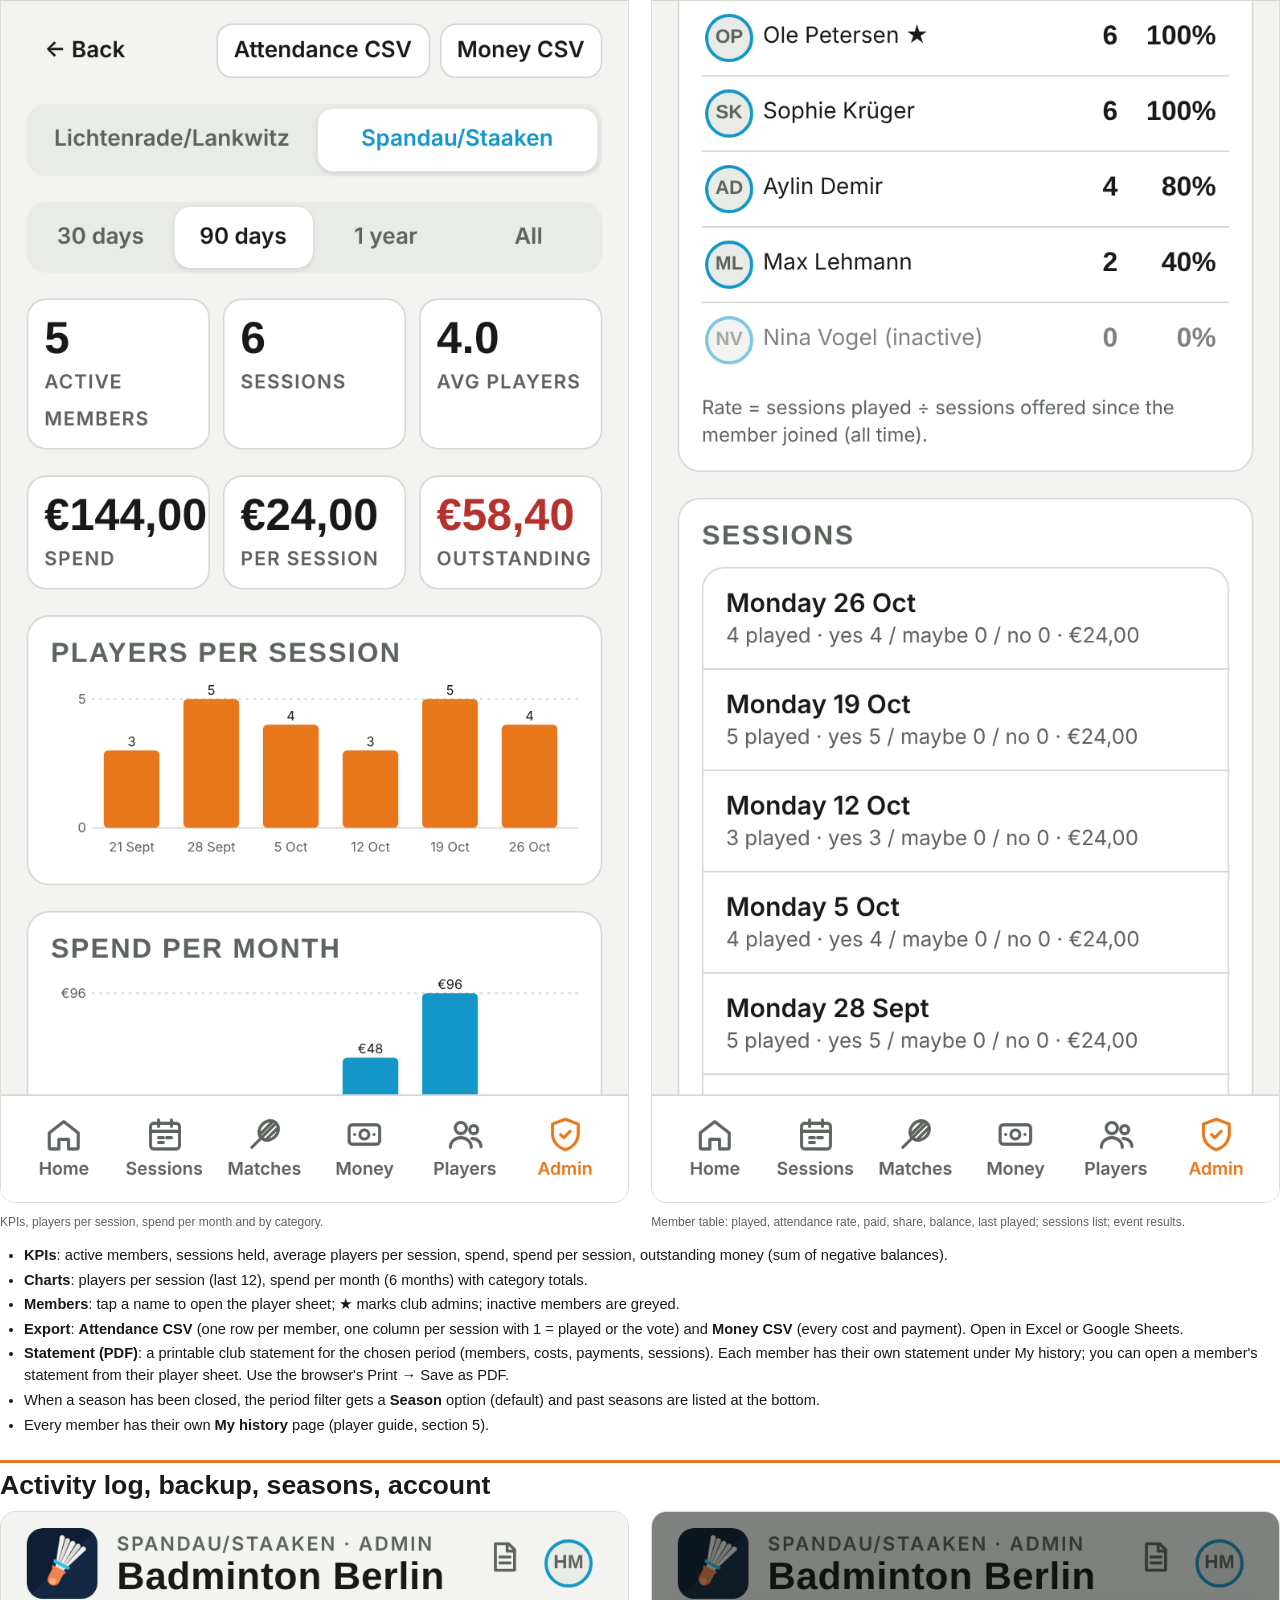
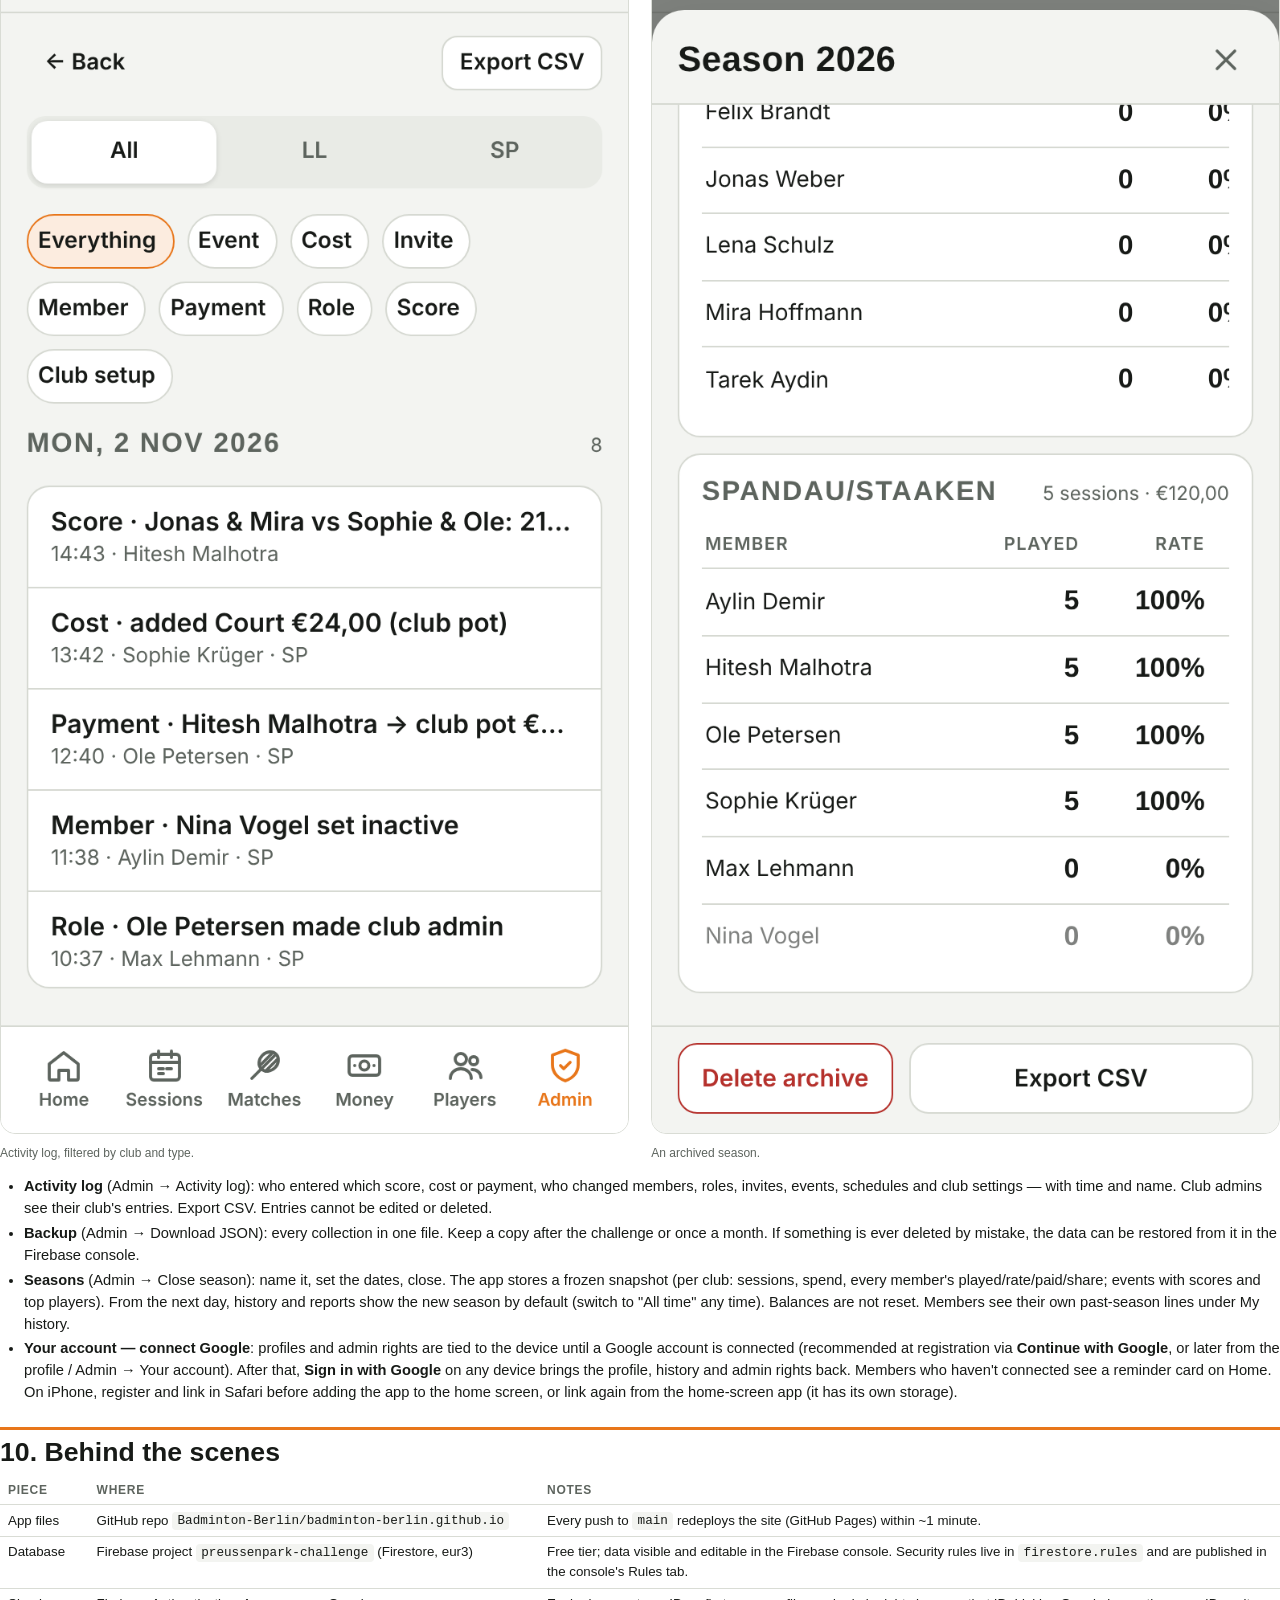
==== commit fc0132cd: "Club logo in the header for the club's members; picker in club setup Co-Authored-By: Claude Fable 5." ====
--- a/docs/admin-guide.html
+++ b/docs/admin-guide.html
@@ -77,6 +77,8 @@
 
 <h3>Away members</h3>
 <p>A member who is away for weeks (travel, injury, exams) sets <b>I'm away</b> on their profile — or you set it for them (player sheet → <b>Set away</b>). They are marked "Can't" on every session in that period, get no session reminders, and show "away" in the lists; nothing else changes (balances, fees, membership). "Back" ends it.</p>
+<h3>Club logo</h3>
+<p>Club setup → <b>Add club logo</b> (square image). Members of the club then see it in the app header instead of the generic shuttlecock; the header line shows only their own club. Global admins keep the generic logo.</p>
 <h3>Votes for others and the vote deadline</h3>
 <ul><li>Open a session (Sessions → <b>Votes</b>) to set Yes / ? / No for any member who couldn't vote themselves — also after the deadline. Each change is in the activity log.</li>
 <li>Club setup → <b>Votes close</b>: weekday and time (e.g. Saturday 14:00). From then on members see "Votes closed" and their own vote; only you can change votes. A single session can get its own deadline under Edit session.</li>
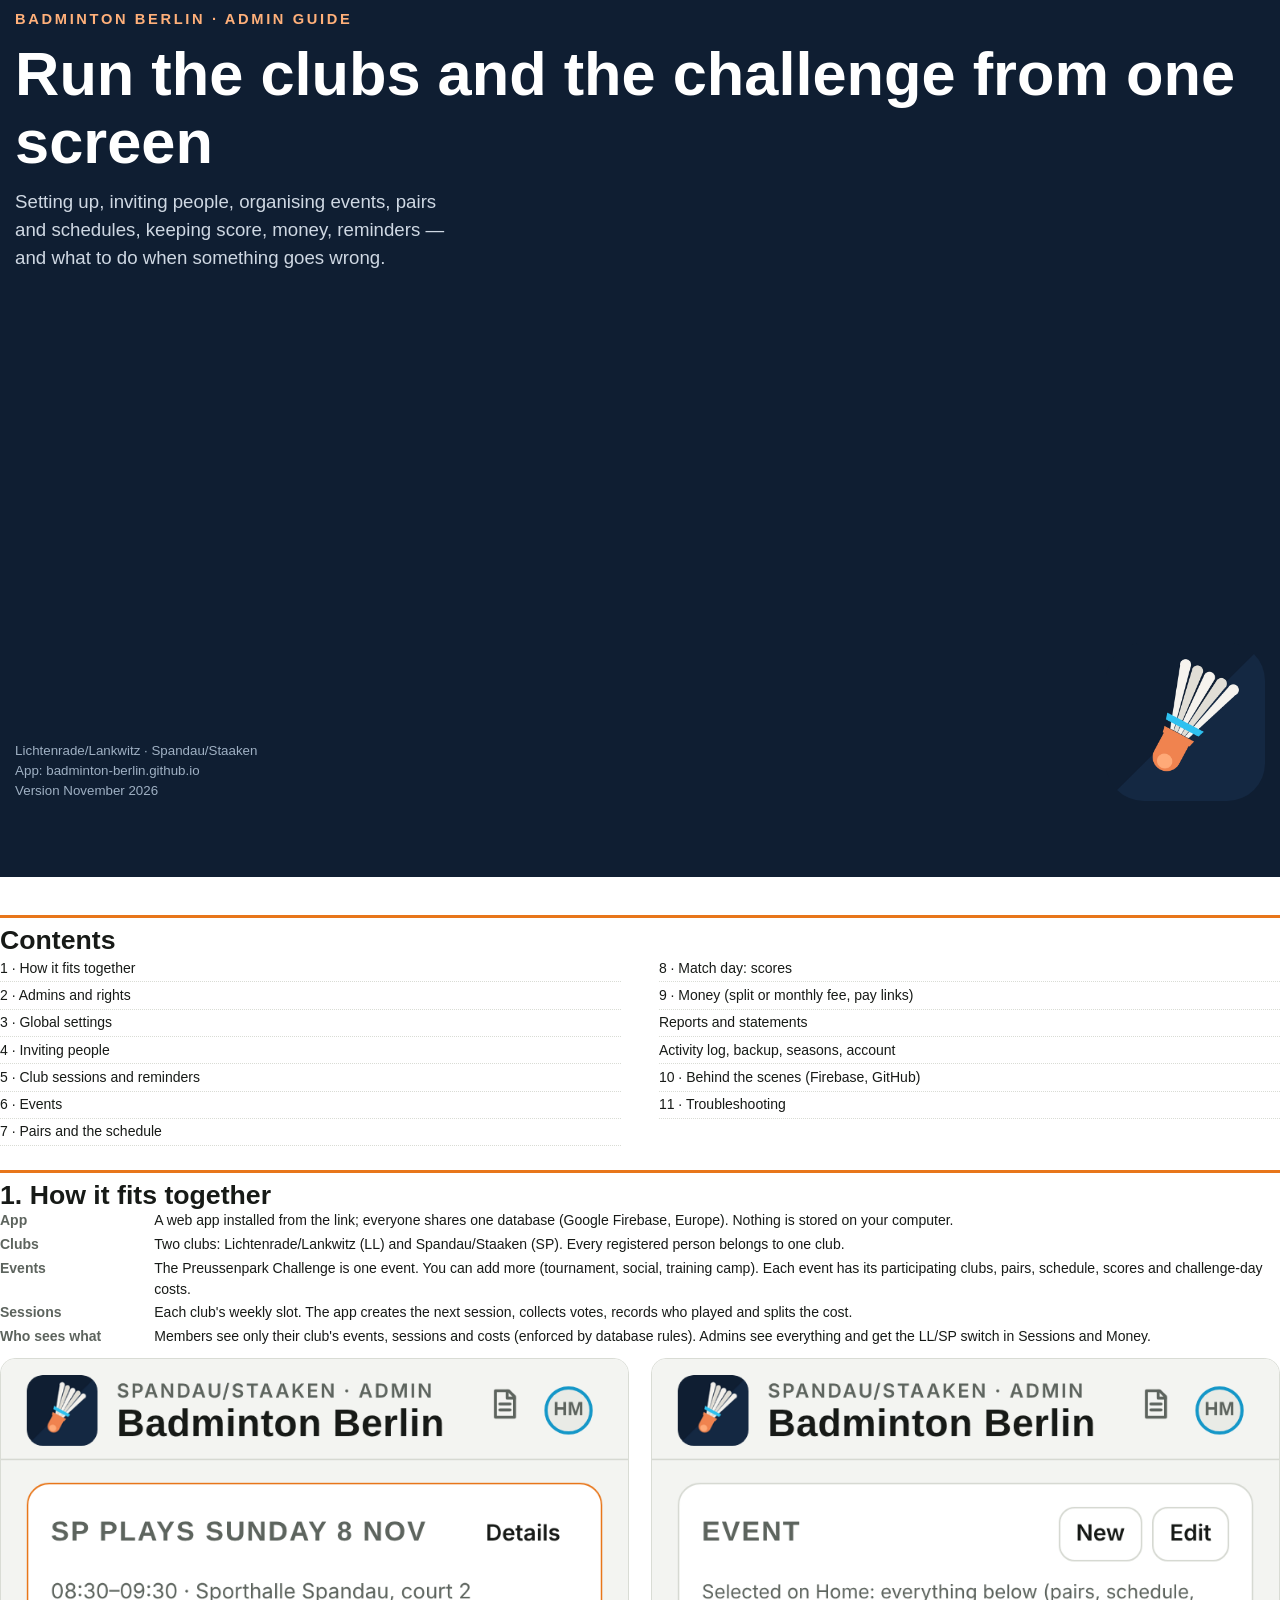
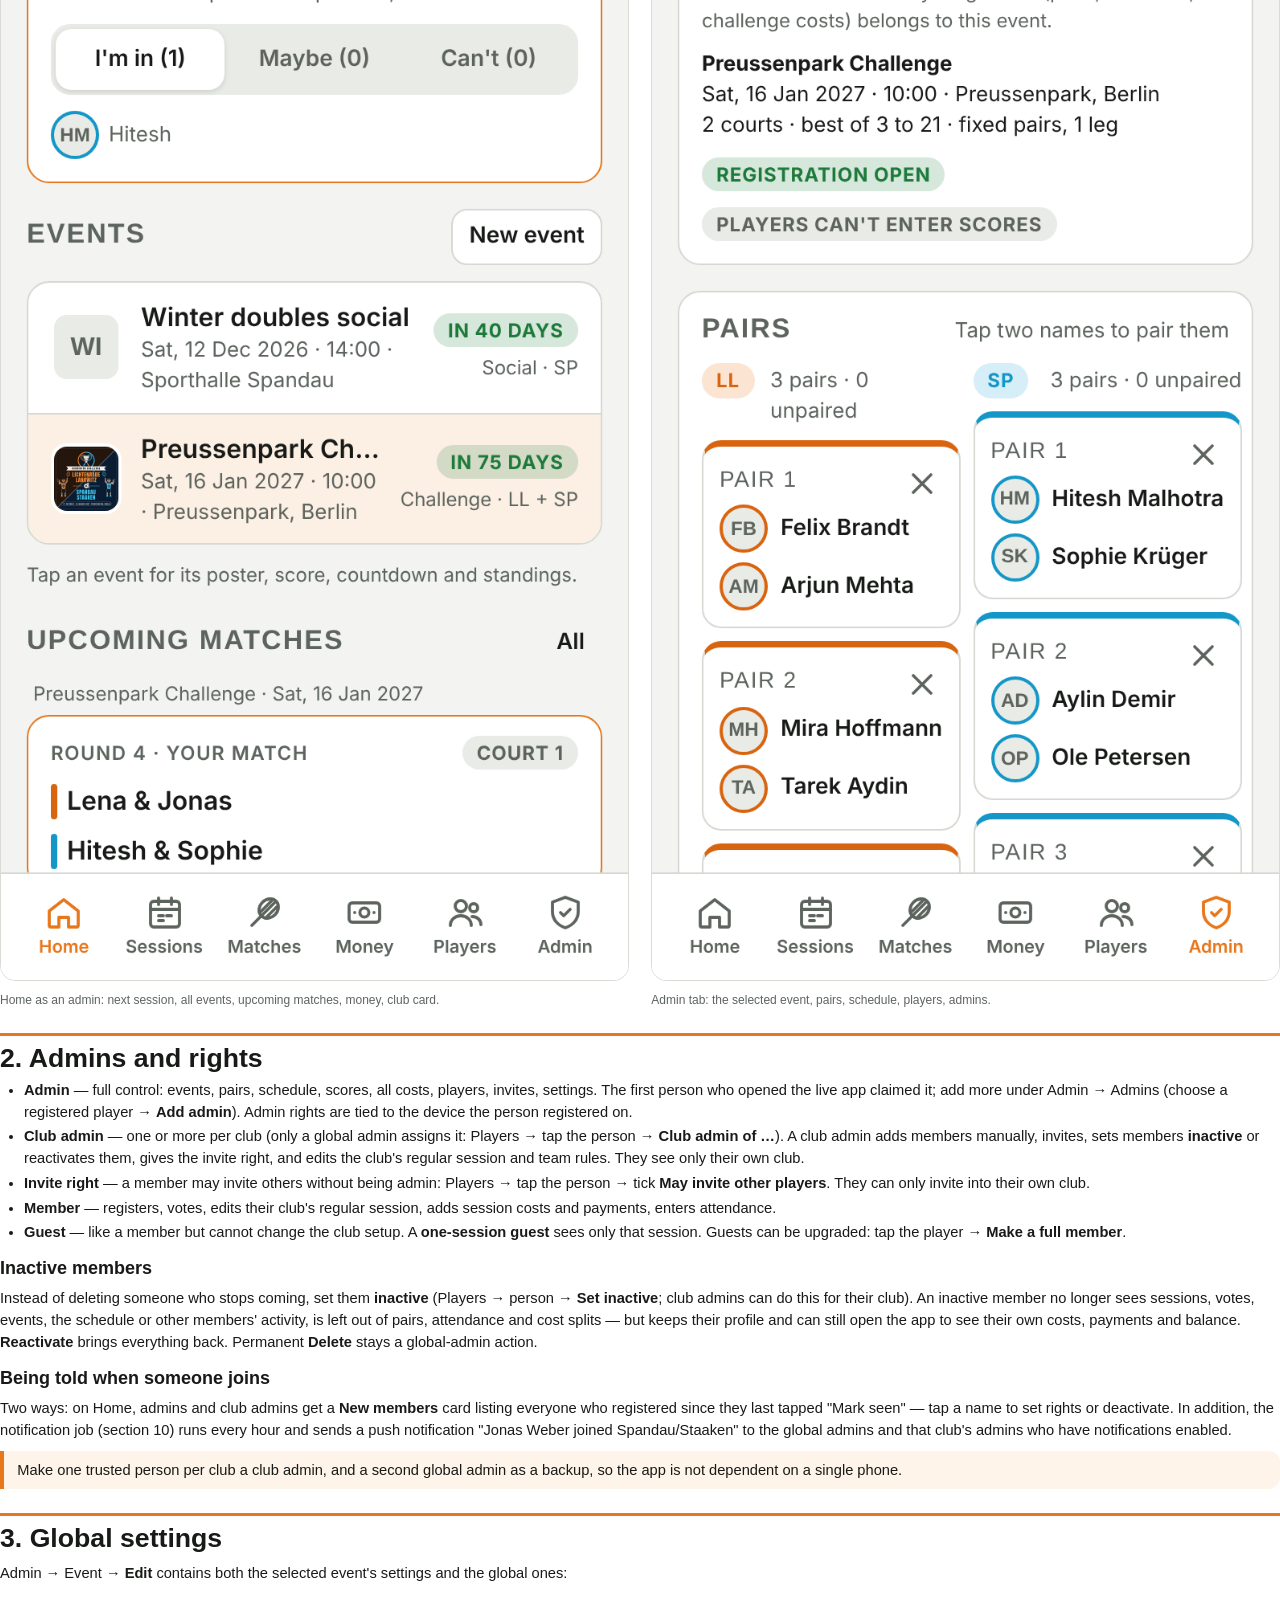
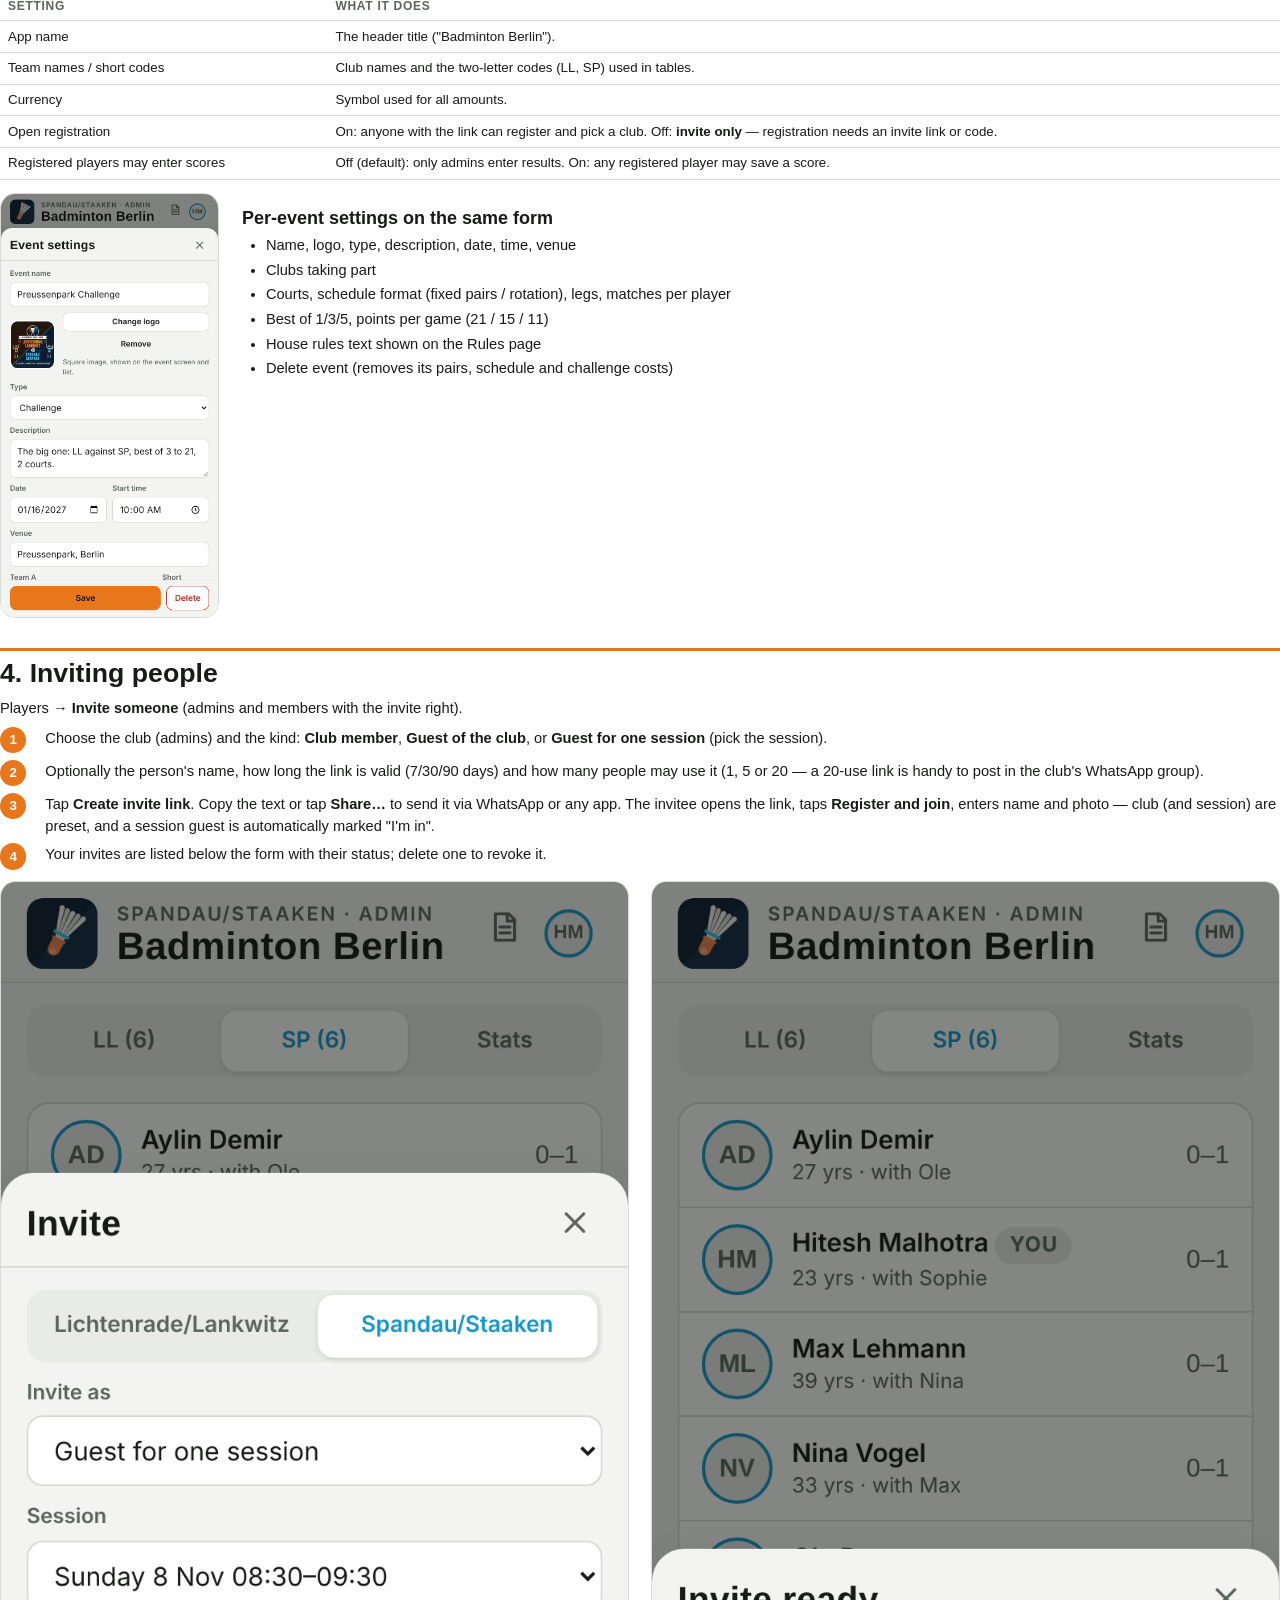
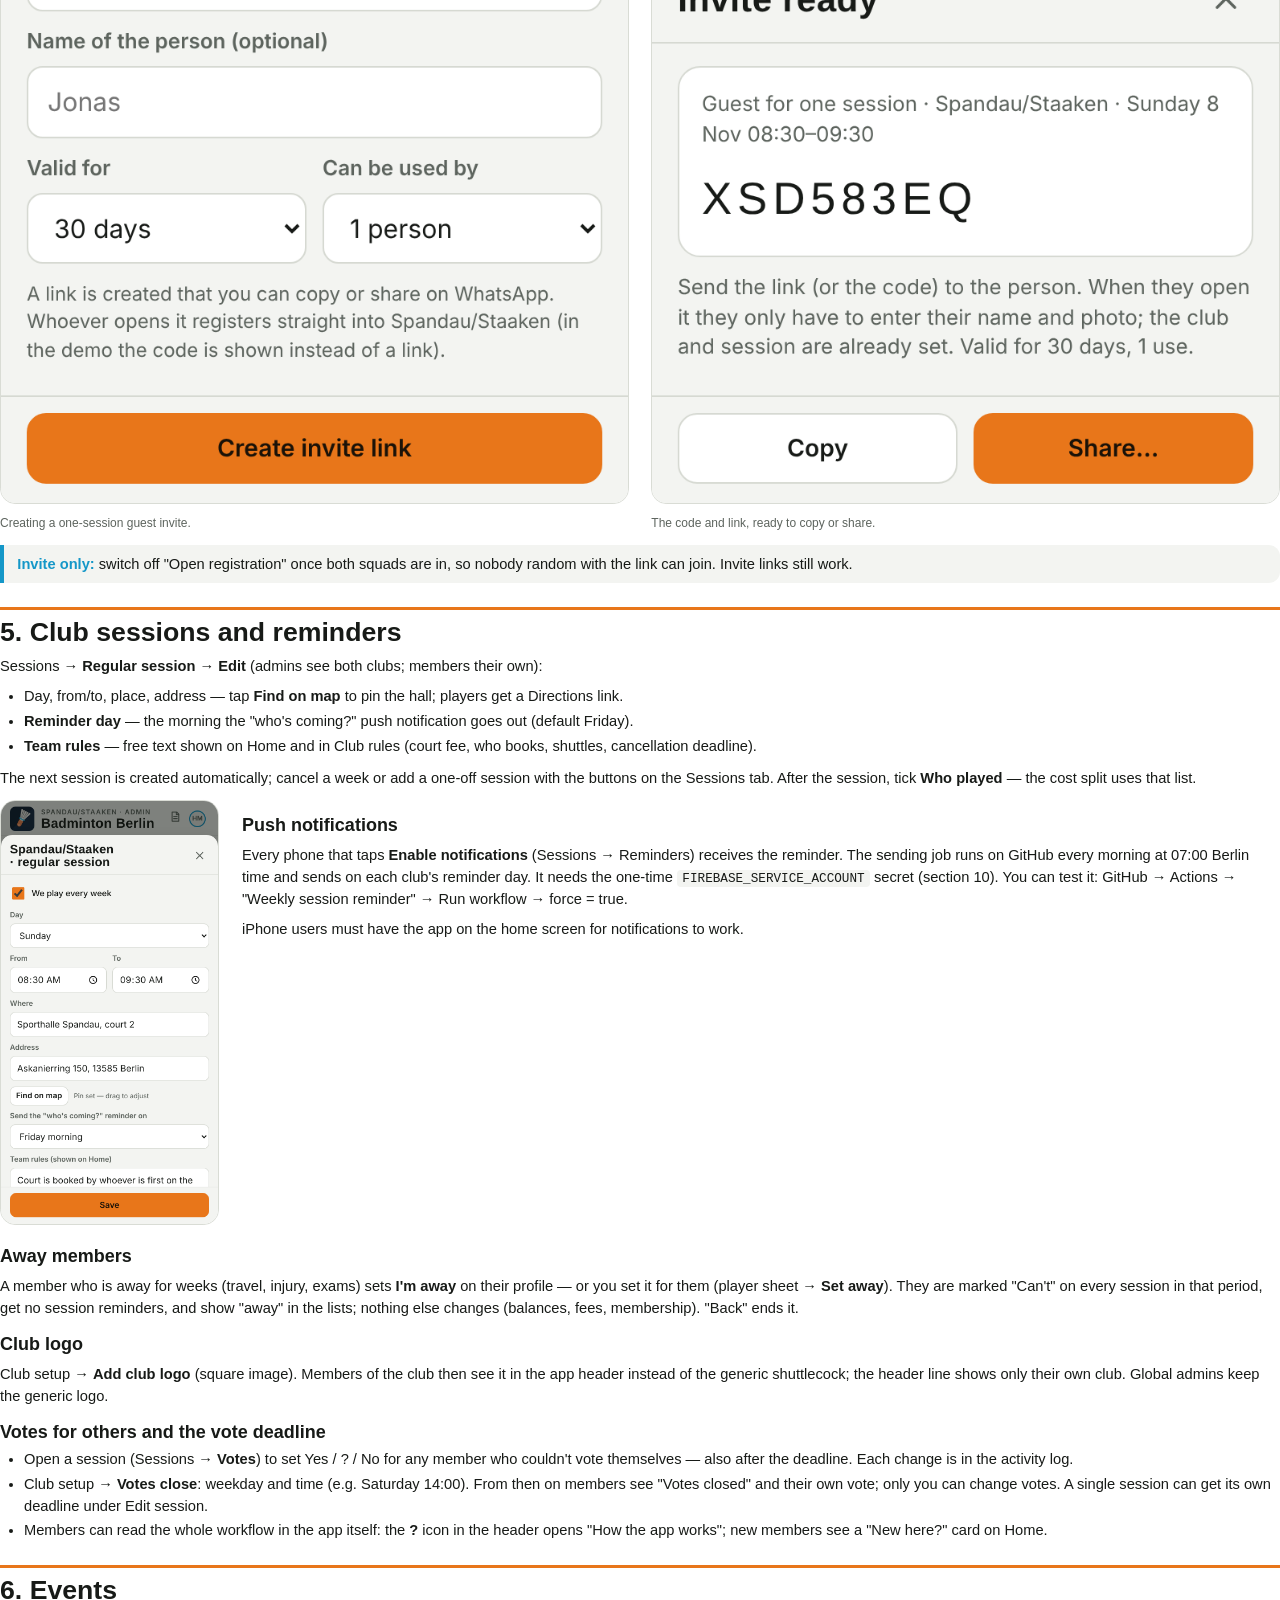
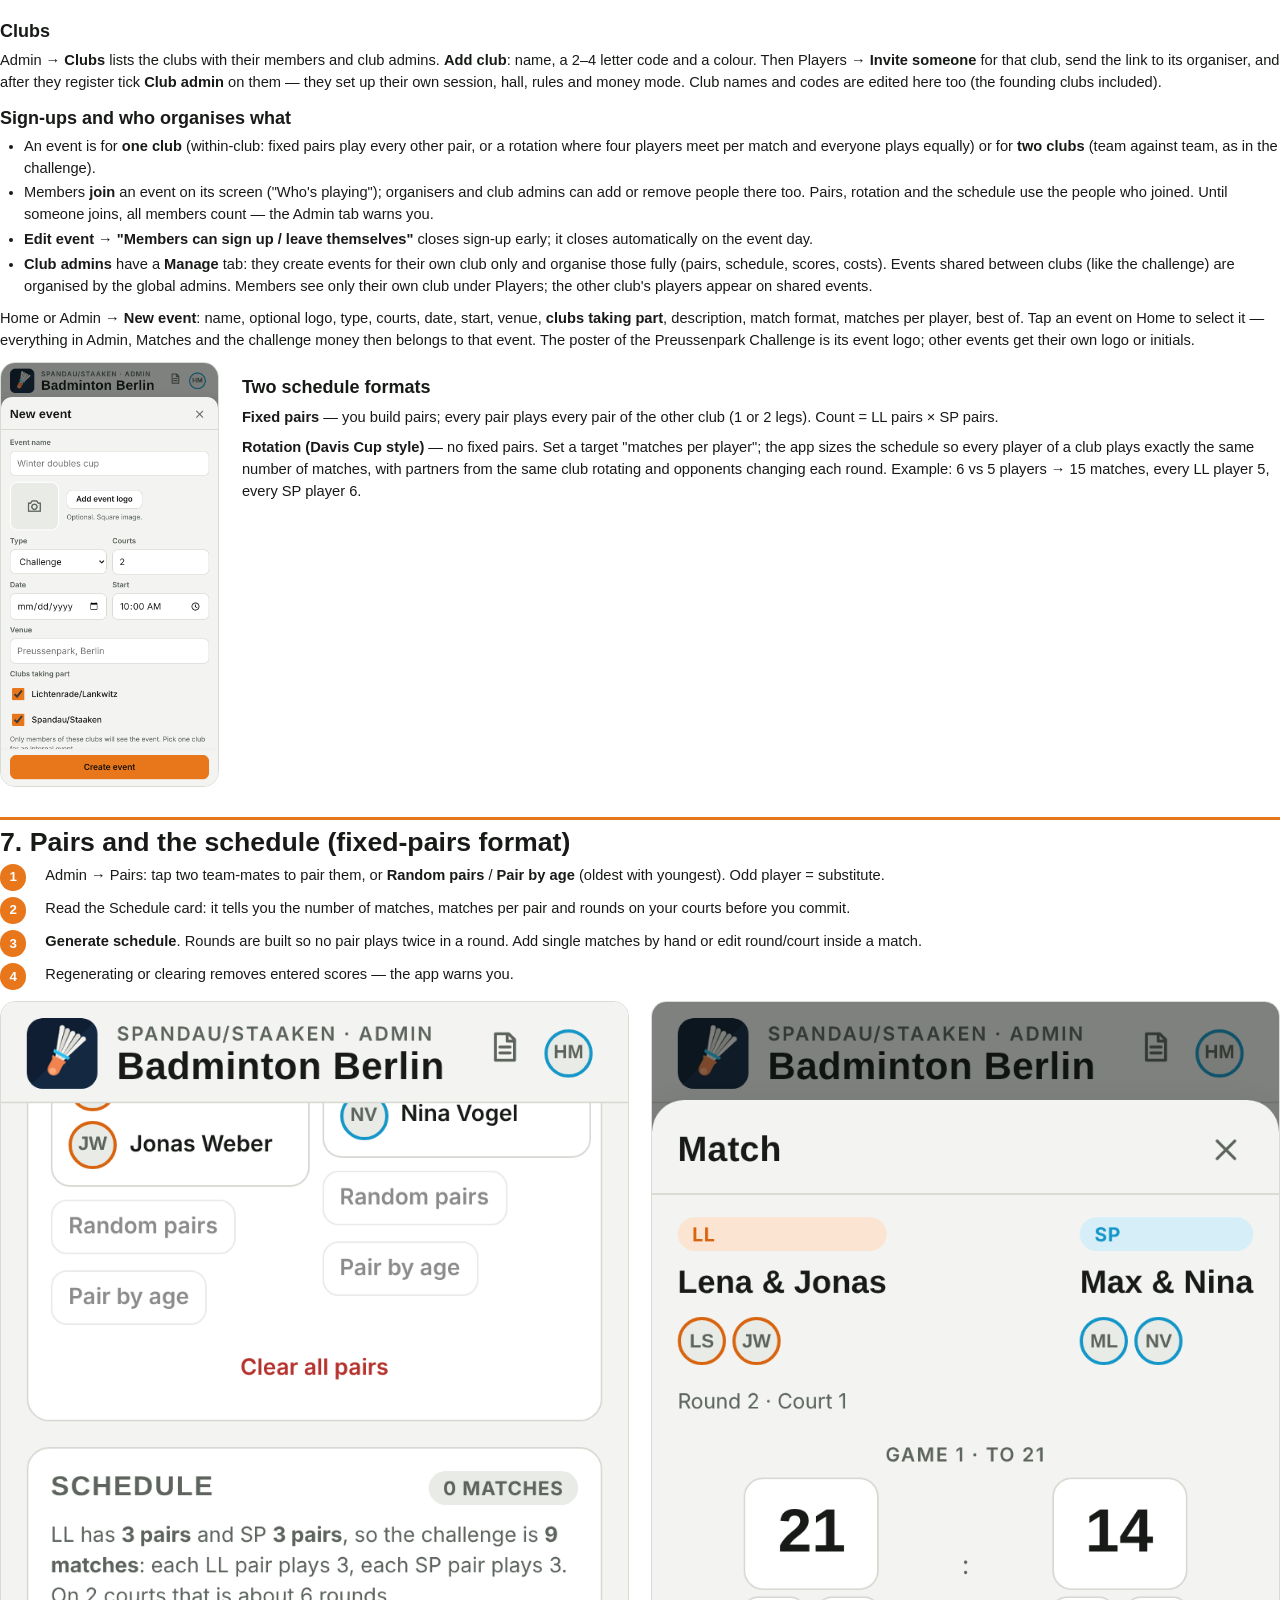
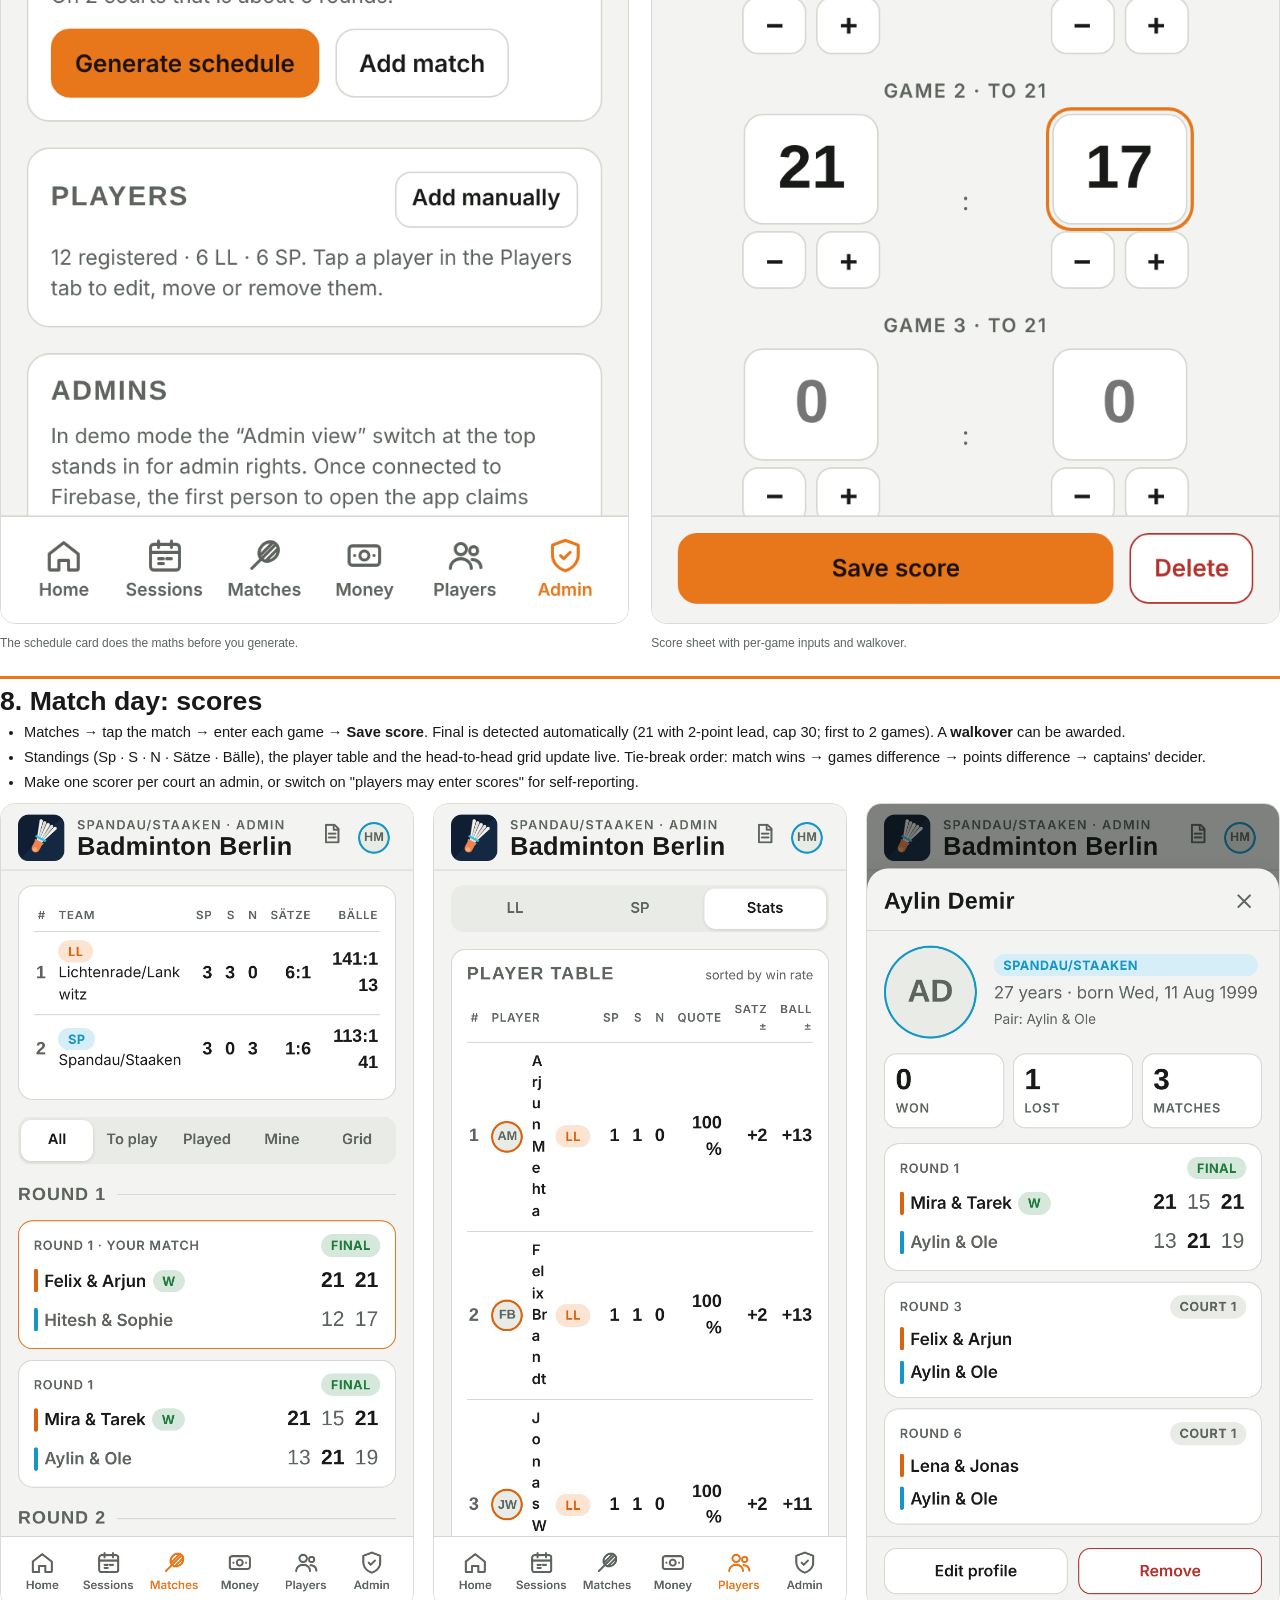
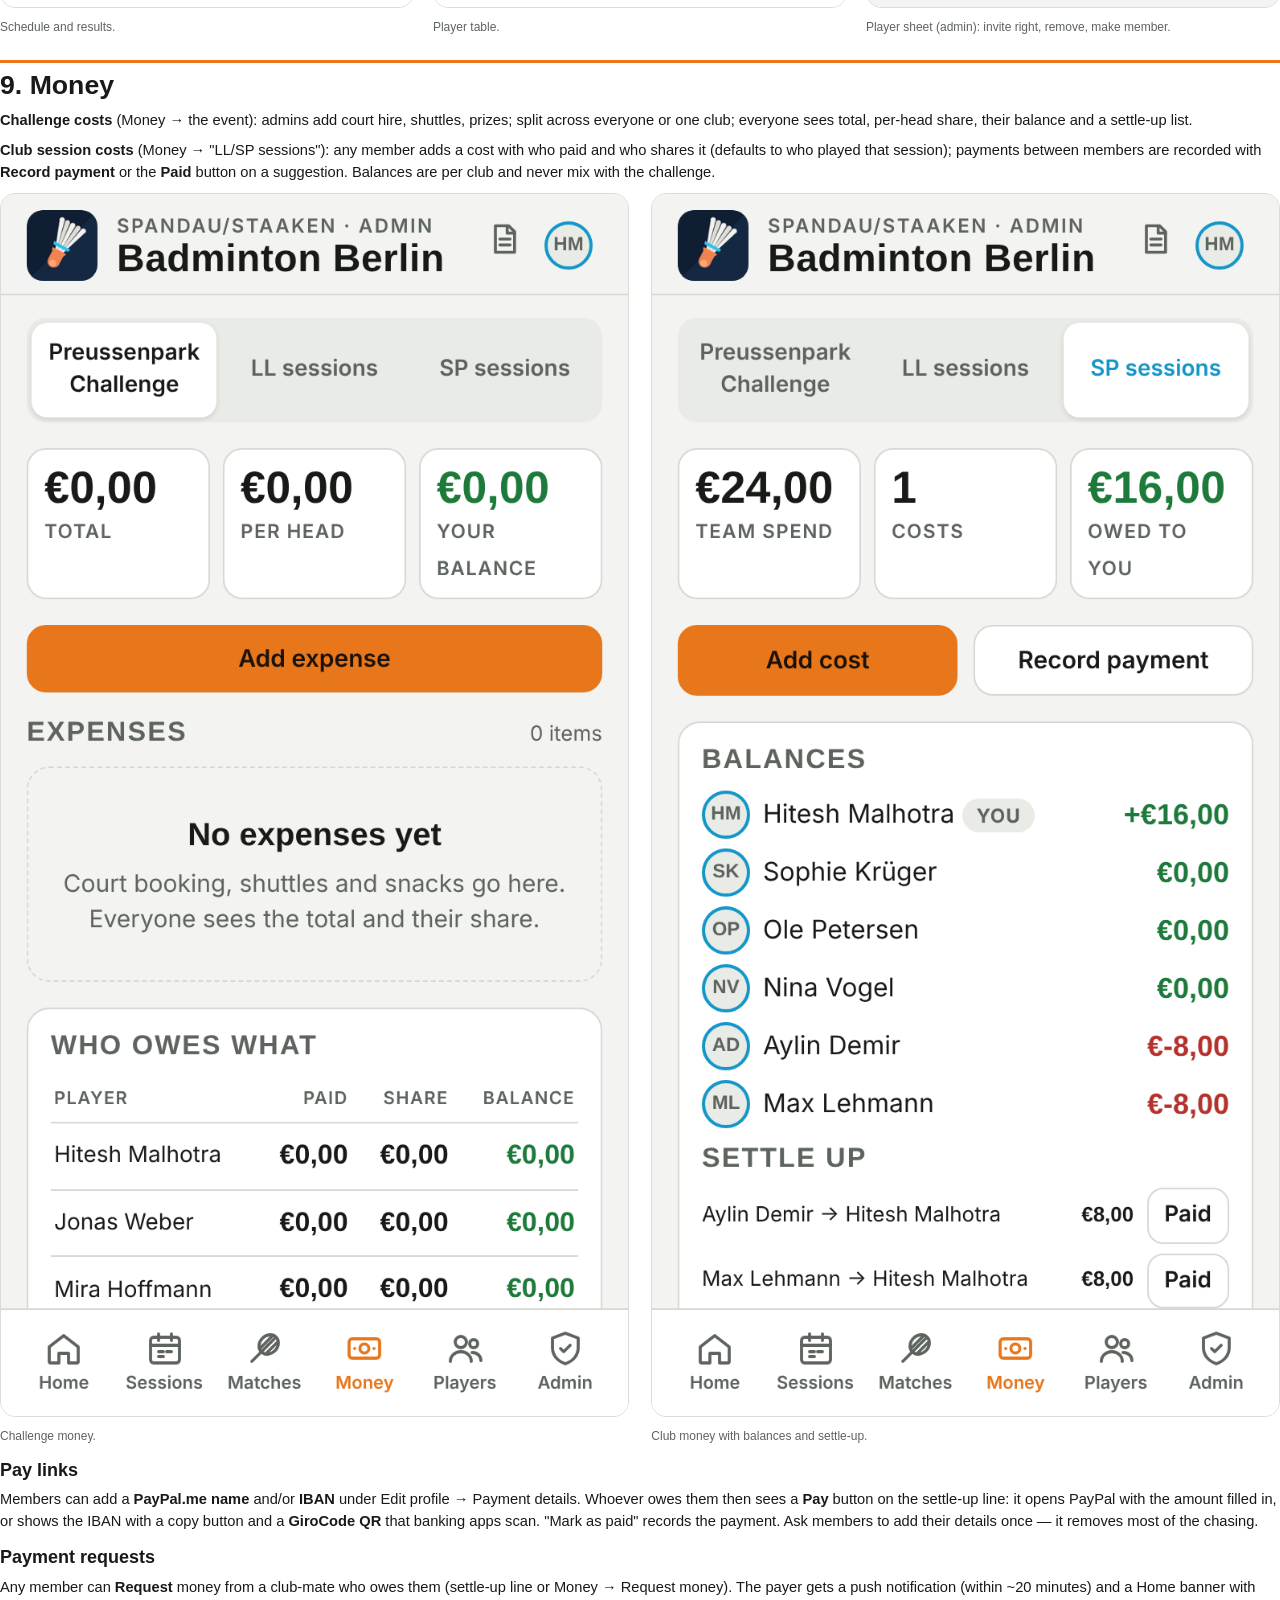
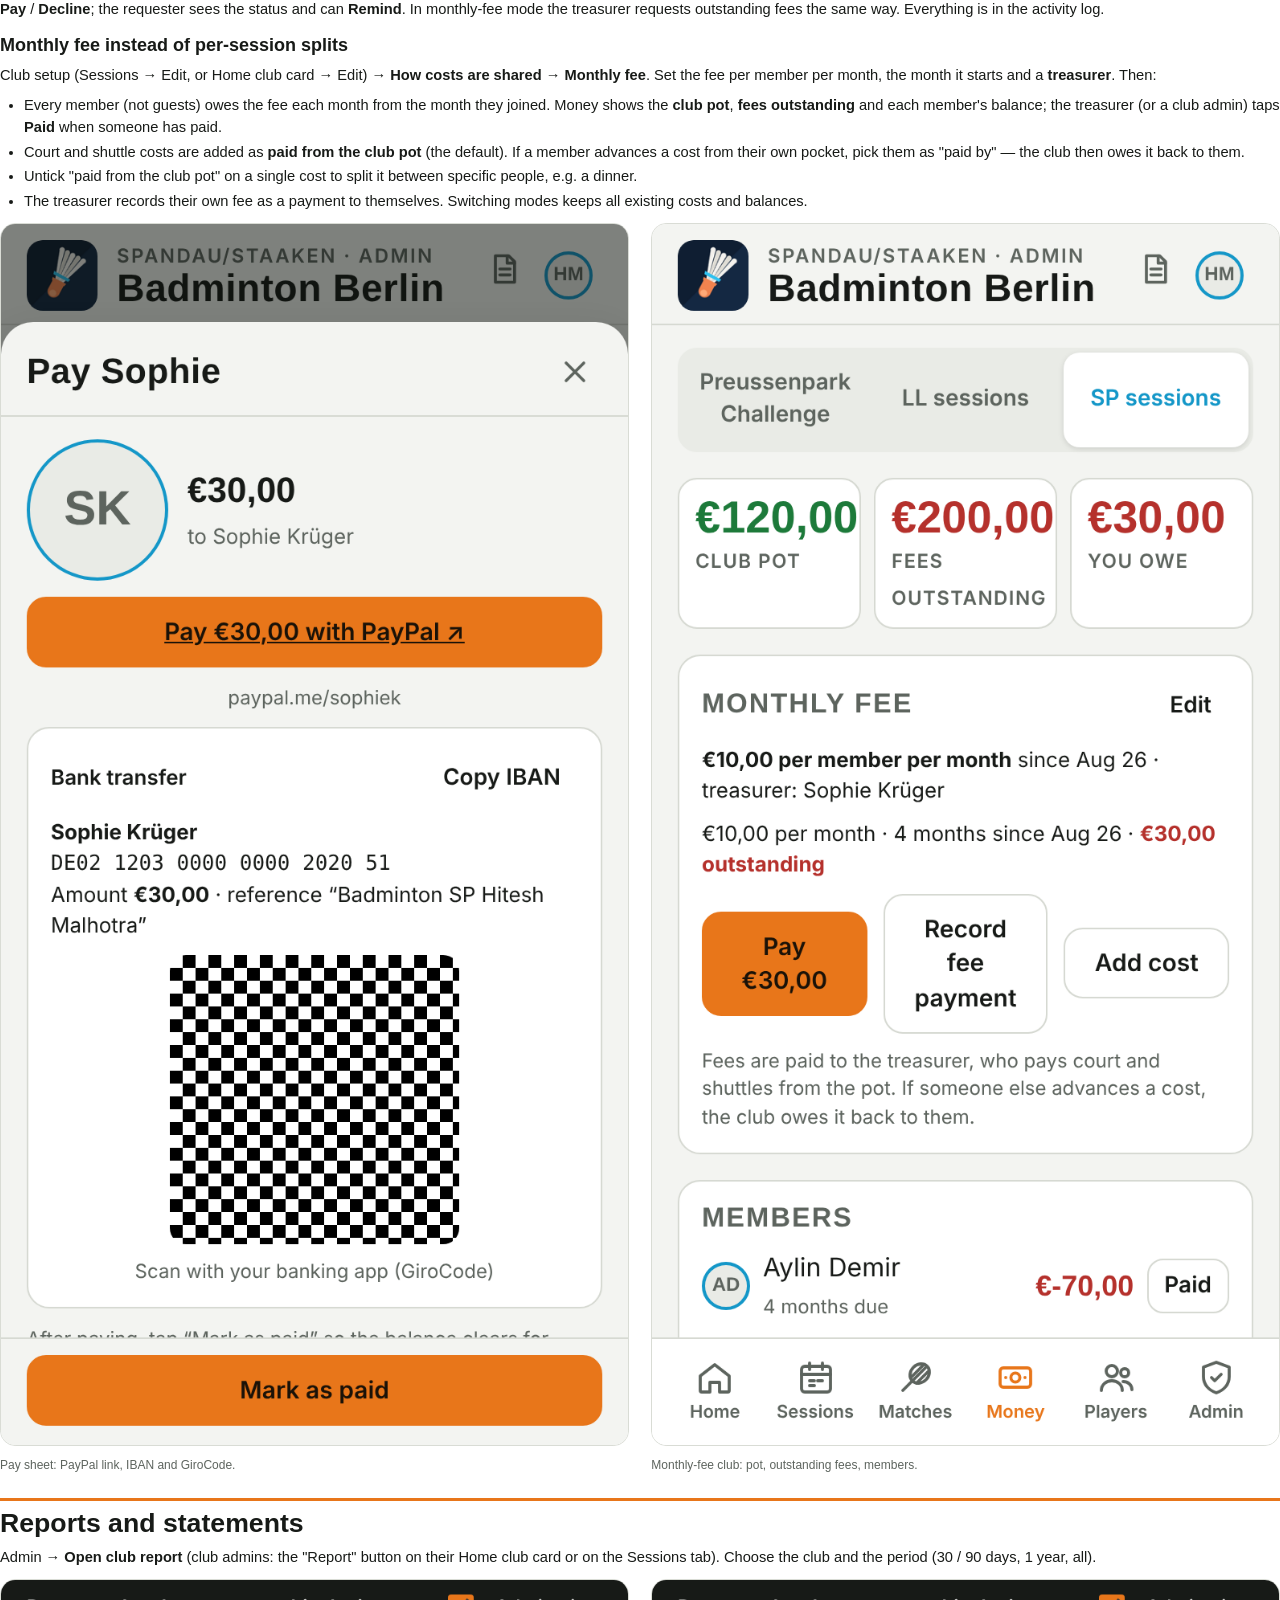
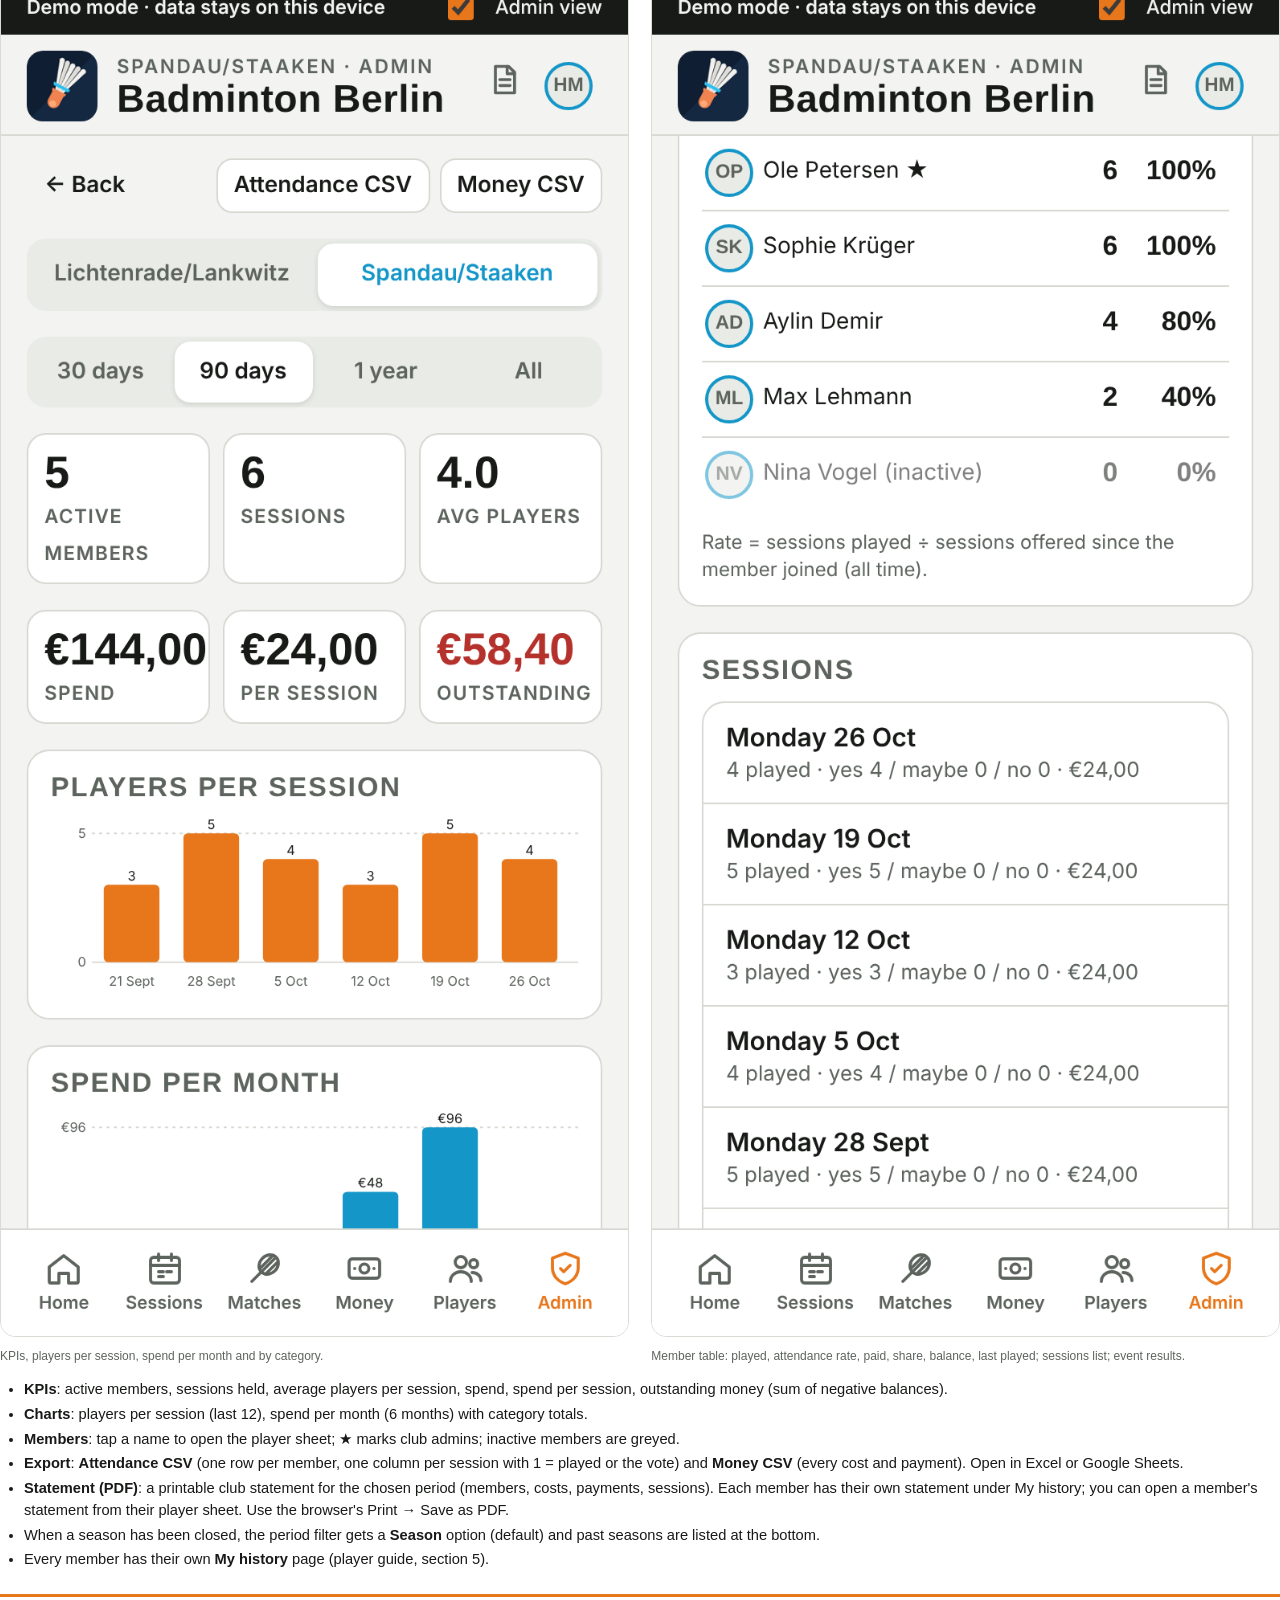
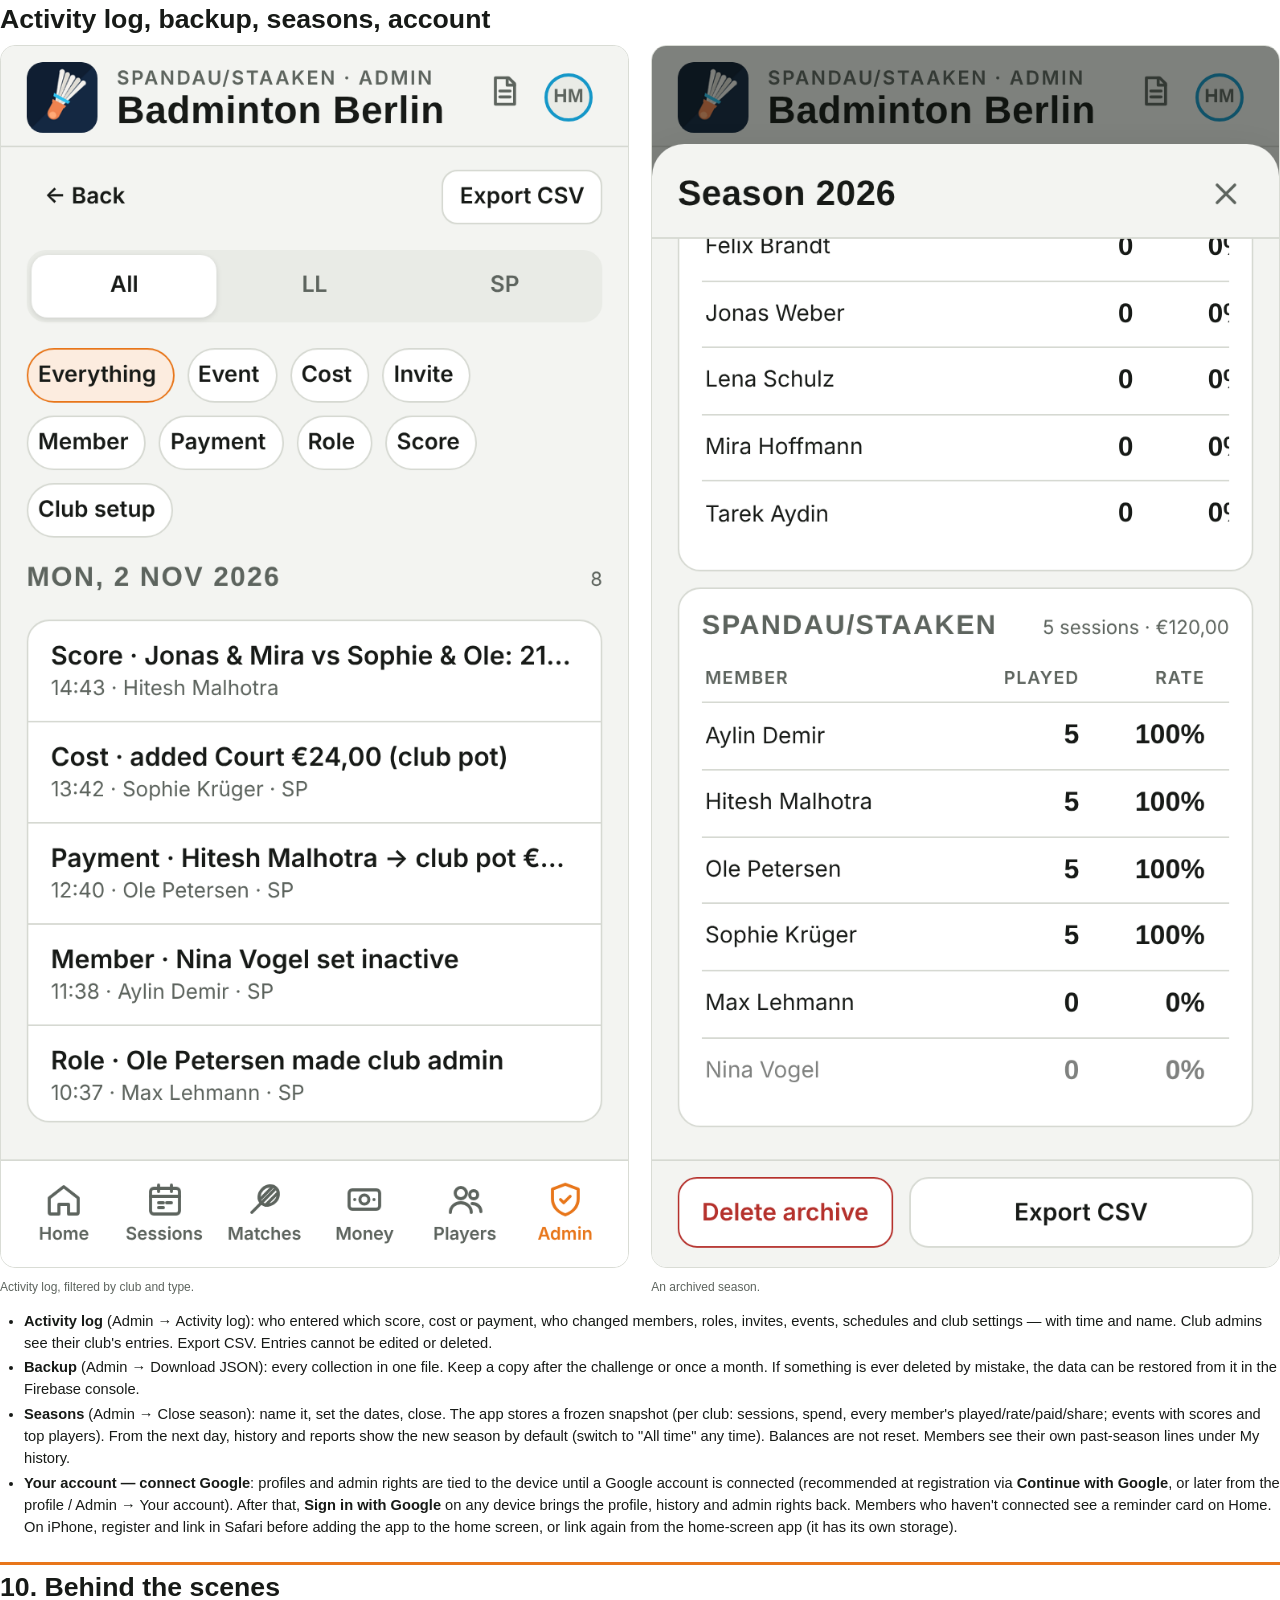
==== commit c3adf6f0: "Any number of clubs: clubs collection, Admin → Clubs (add/edit), all club choosers from the list, ev" ====
--- a/docs/admin-guide.html
+++ b/docs/admin-guide.html
@@ -84,8 +84,11 @@
 <li>Club setup → <b>Votes close</b>: weekday and time (e.g. Saturday 14:00). From then on members see "Votes closed" and their own vote; only you can change votes. A single session can get its own deadline under Edit session.</li>
 <li>Members can read the whole workflow in the app itself: the <b>?</b> icon in the header opens "How the app works"; new members see a "New here?" card on Home.</li></ul>
 <h2>6. Events</h2>
+<h3>Clubs</h3>
+<p>Admin → <b>Clubs</b> lists the clubs with their members and club admins. <b>Add club</b>: name, a 2–4 letter code and a colour. Then Players → <b>Invite someone</b> for that club, send the link to its organiser, and after they register tick <b>Club admin</b> on them — they set up their own session, hall, rules and money mode. Club names and codes are edited here too (the founding clubs included).</p>
 <h3>Sign-ups and who organises what</h3>
 <ul>
+  <li>An event is for <b>one club</b> (within-club: fixed pairs play every other pair, or a rotation where four players meet per match and everyone plays equally) or for <b>two clubs</b> (team against team, as in the challenge).</li>
   <li>Members <b>join</b> an event on its screen ("Who's playing"); organisers and club admins can add or remove people there too. Pairs, rotation and the schedule use the people who joined. Until someone joins, all members count — the Admin tab warns you.</li>
   <li><b>Edit event → "Members can sign up / leave themselves"</b> closes sign-up early; it closes automatically on the event day.</li>
   <li><b>Club admins</b> have a <b>Manage</b> tab: they create events for their own club only and organise those fully (pairs, schedule, scores, costs). Events shared between clubs (like the challenge) are organised by the global admins. Members see only their own club under Players; the other club's players appear on shared events.</li>
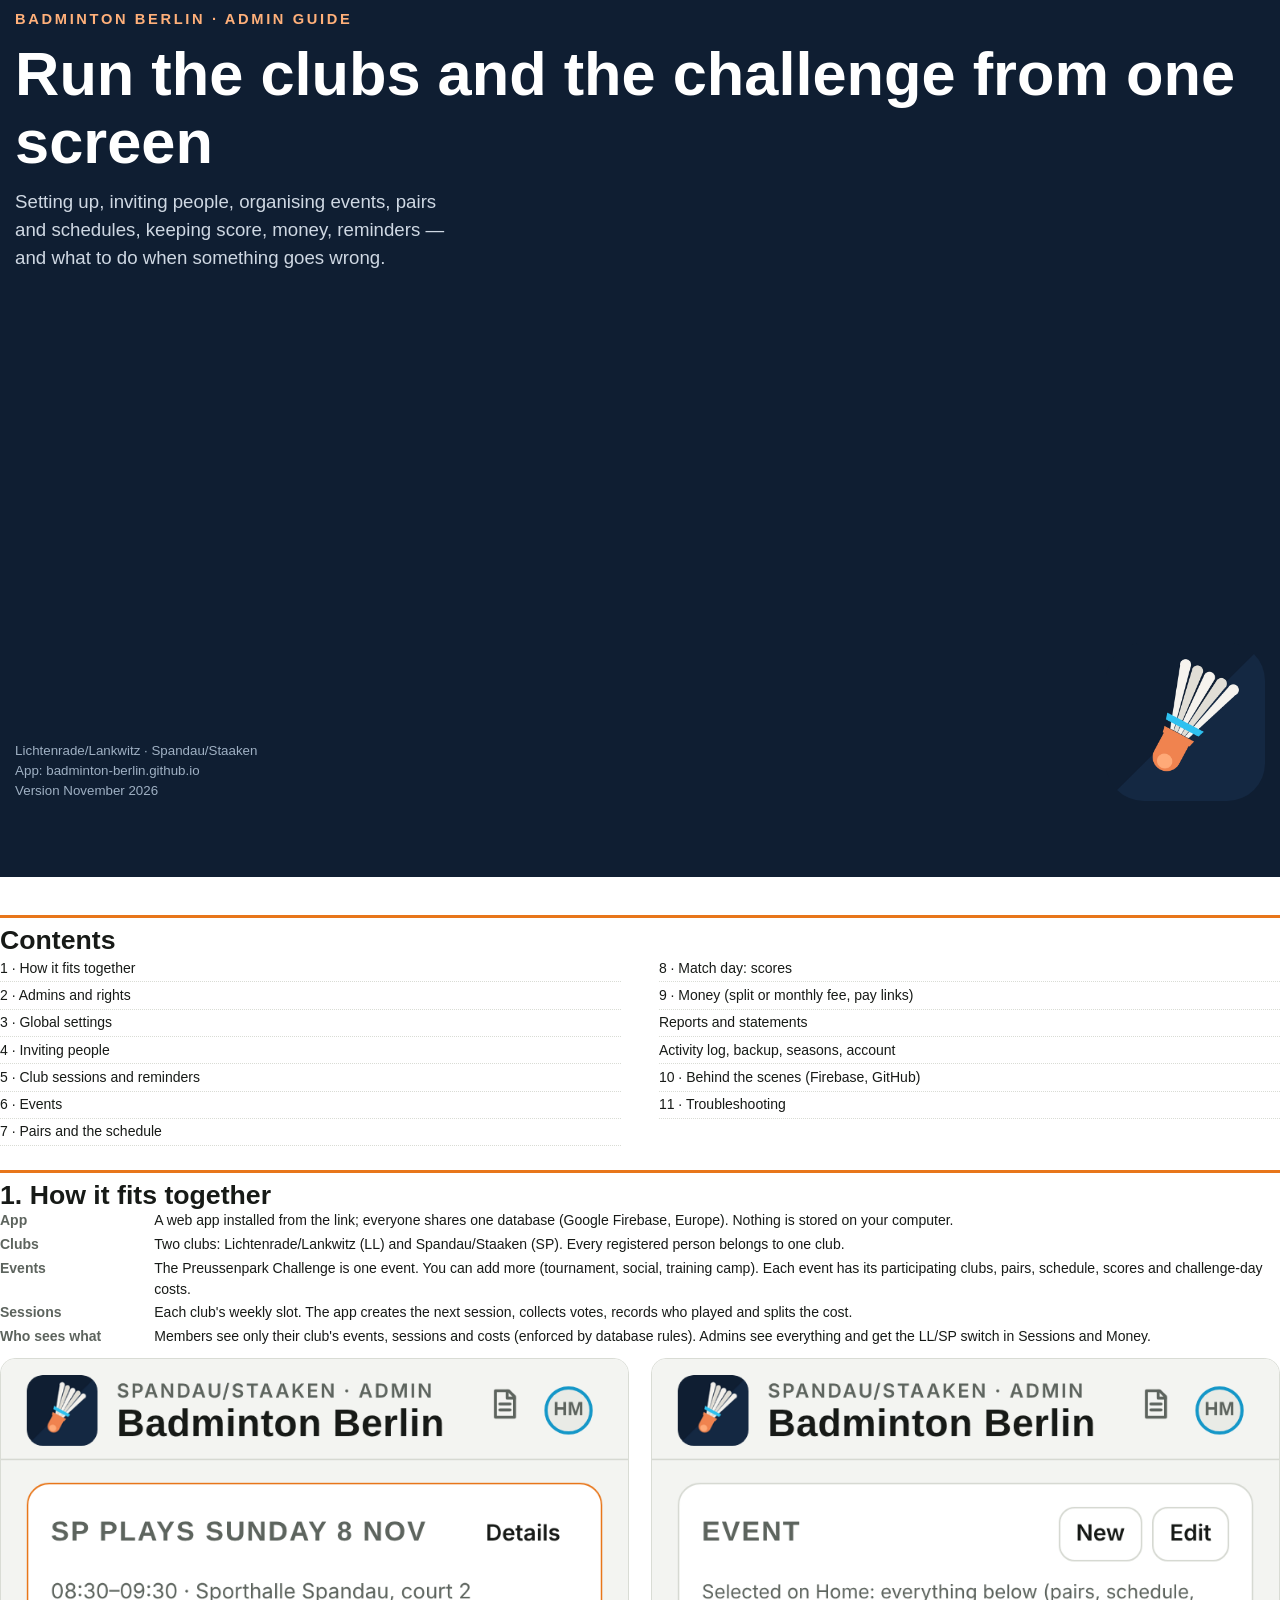
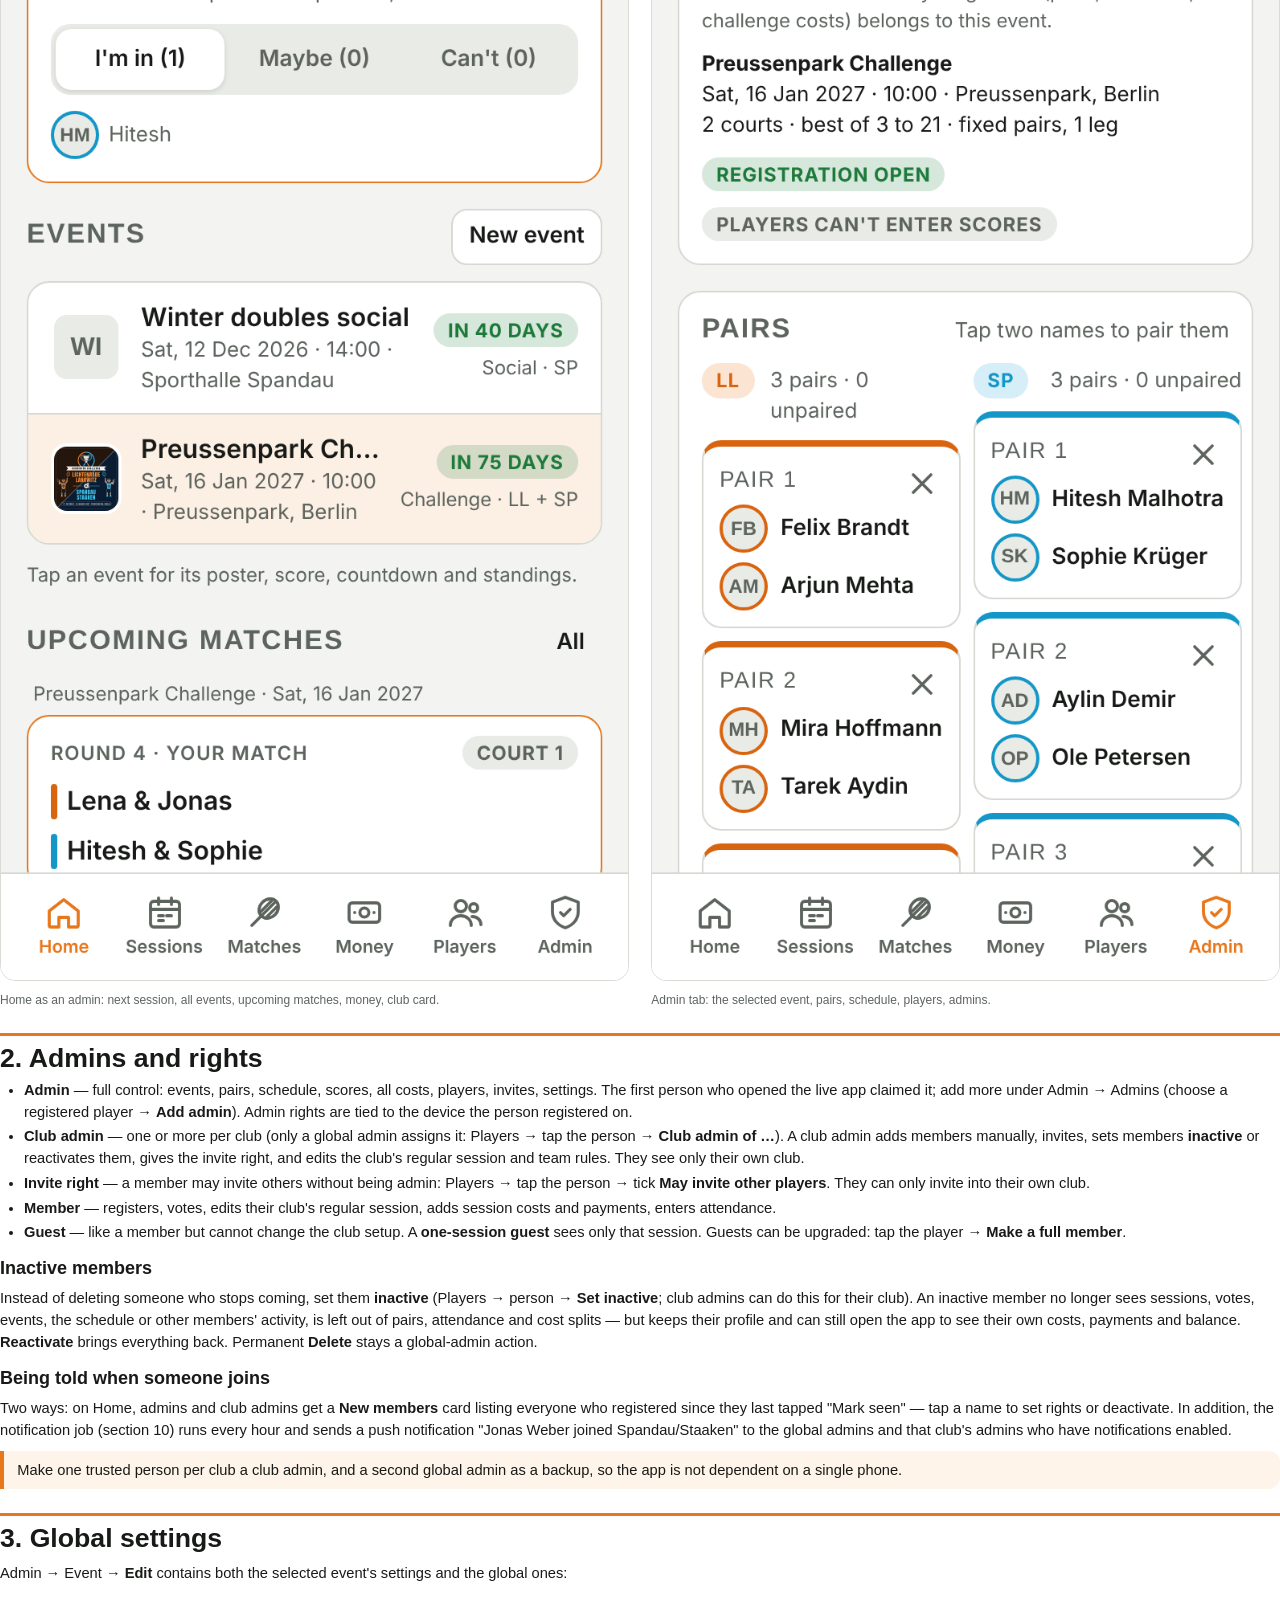
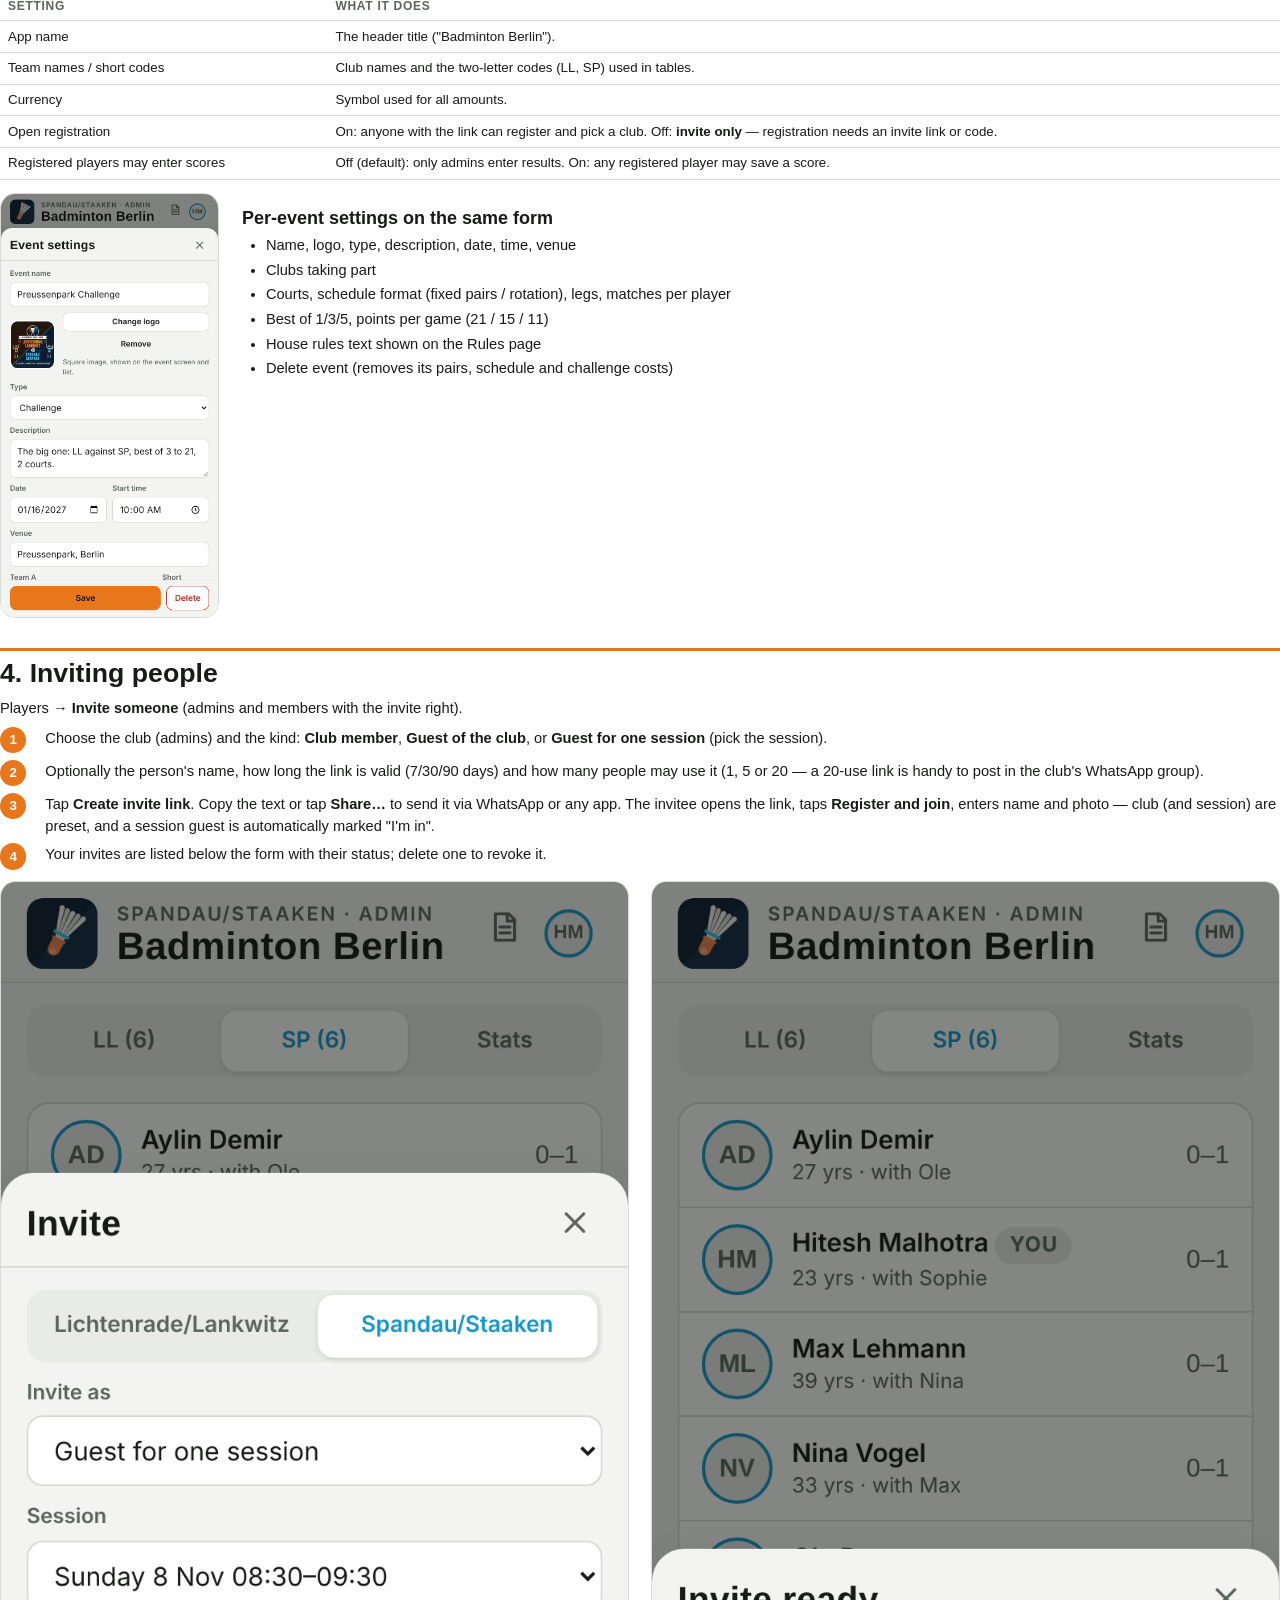
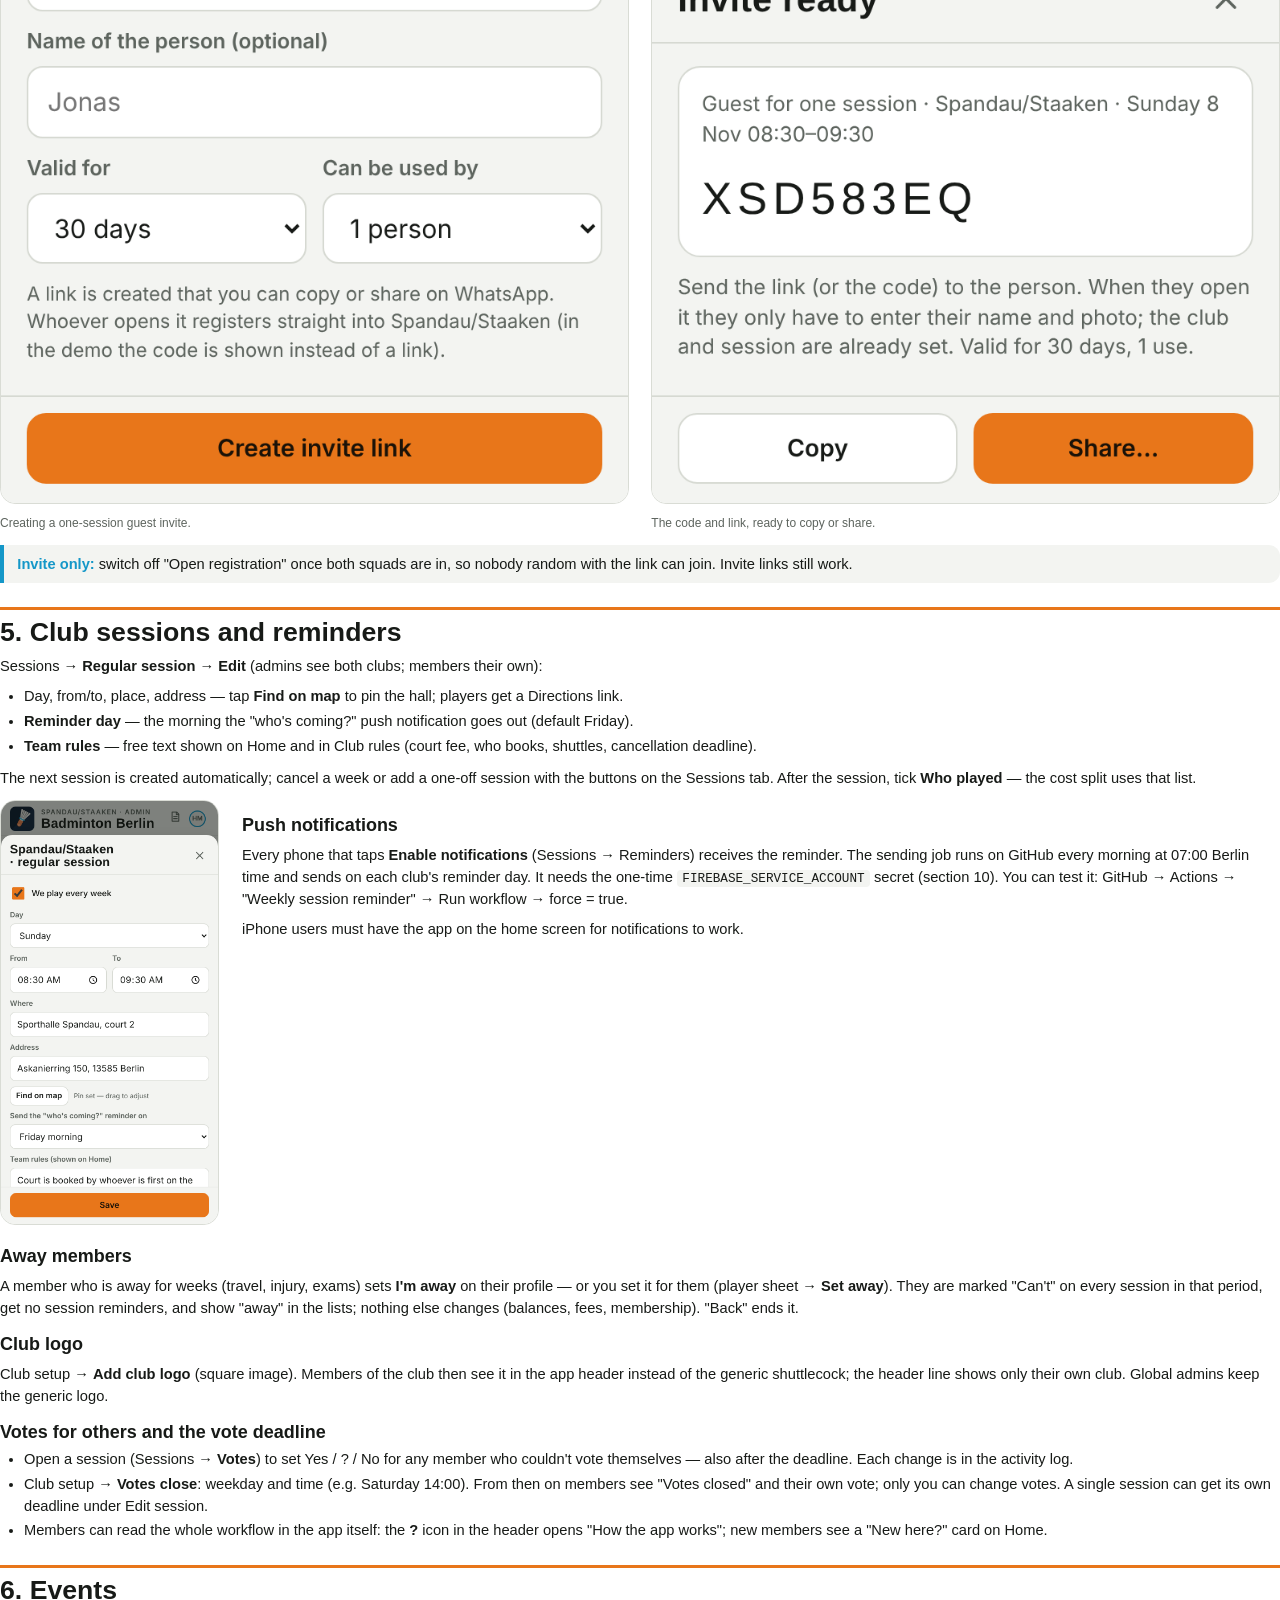
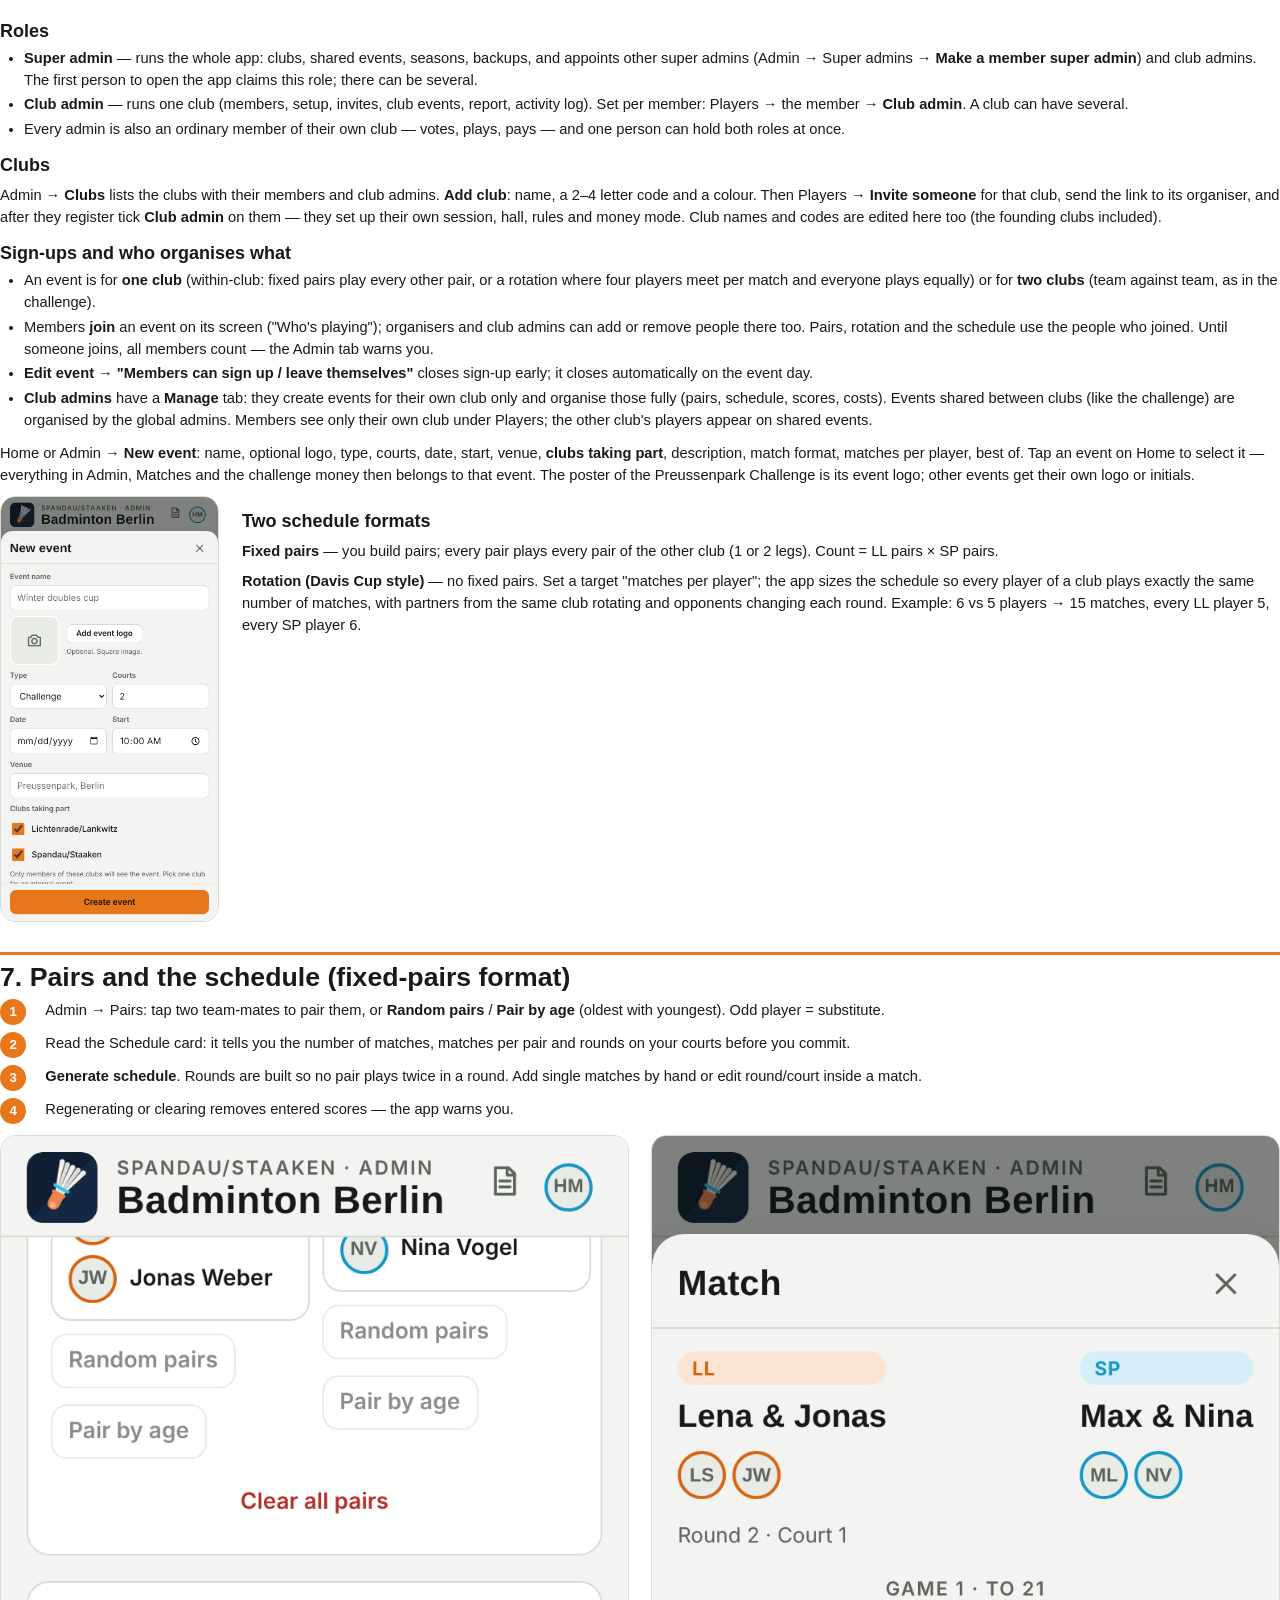
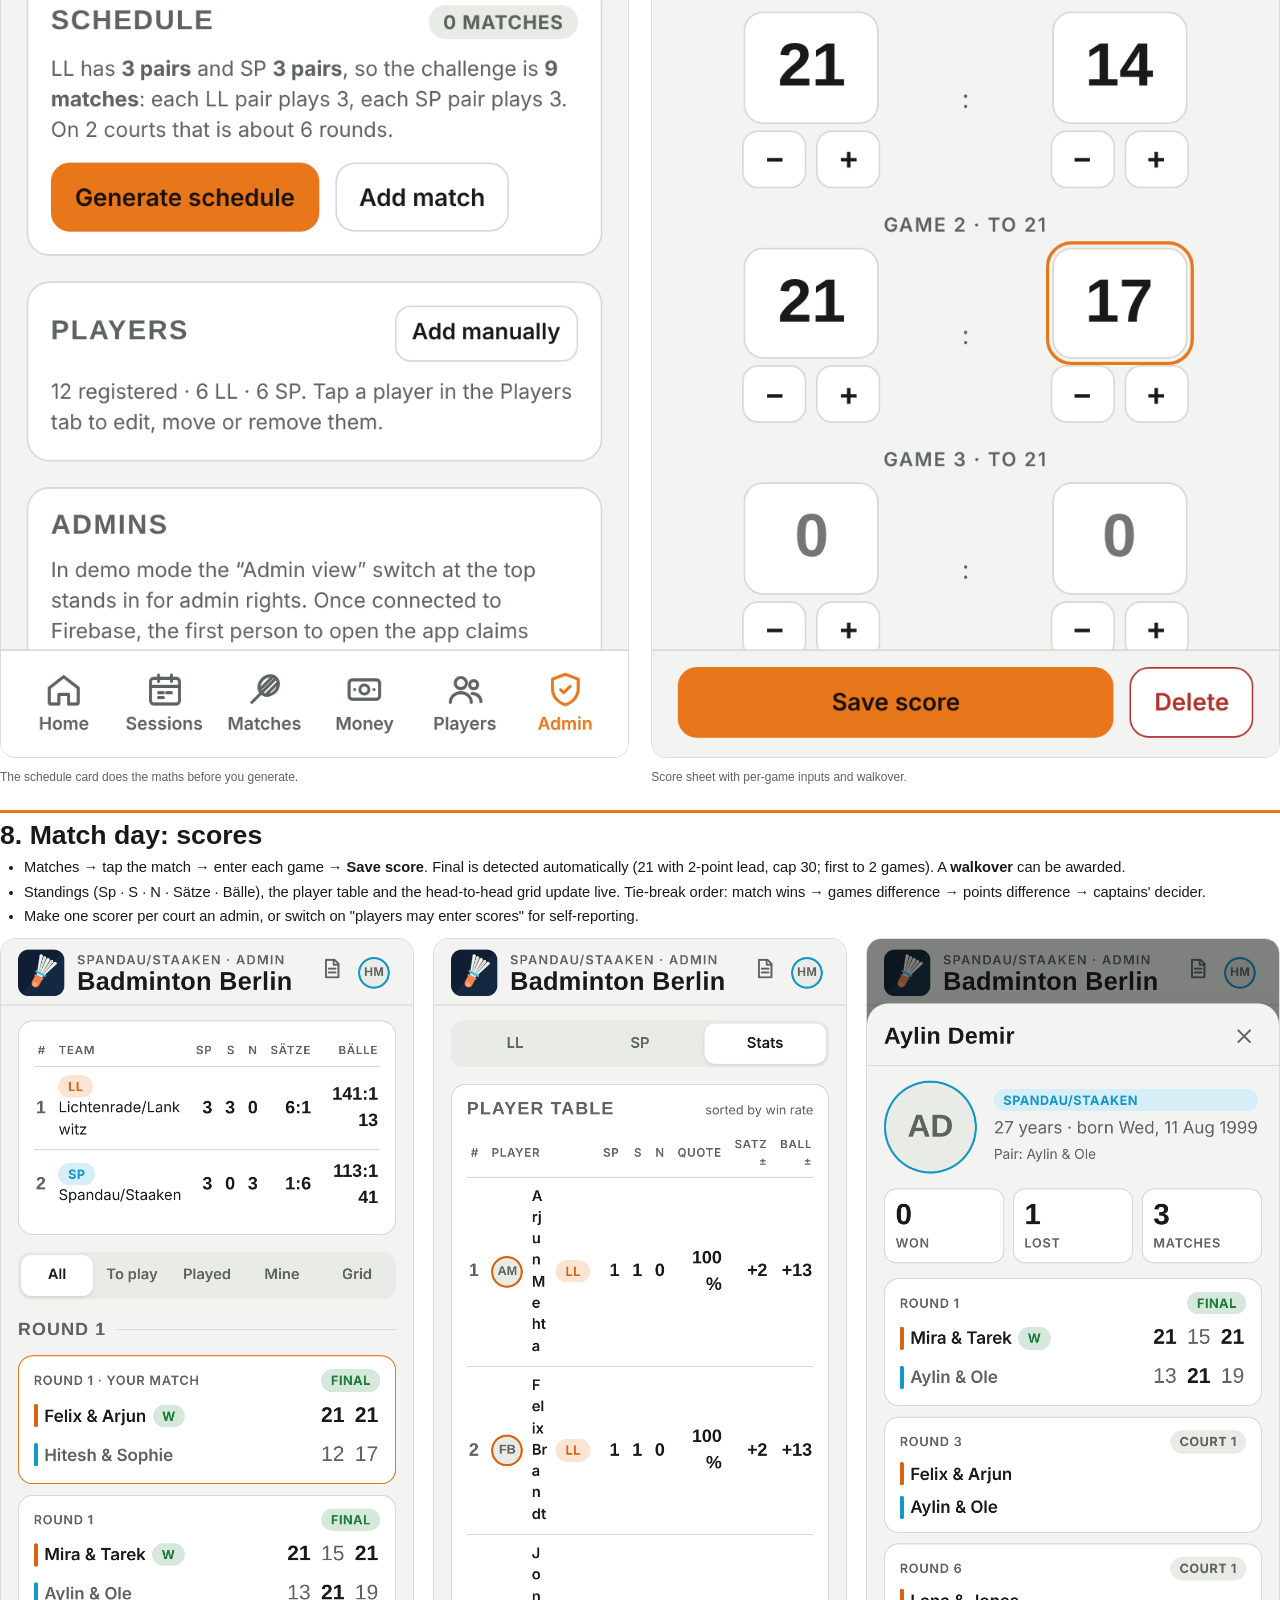
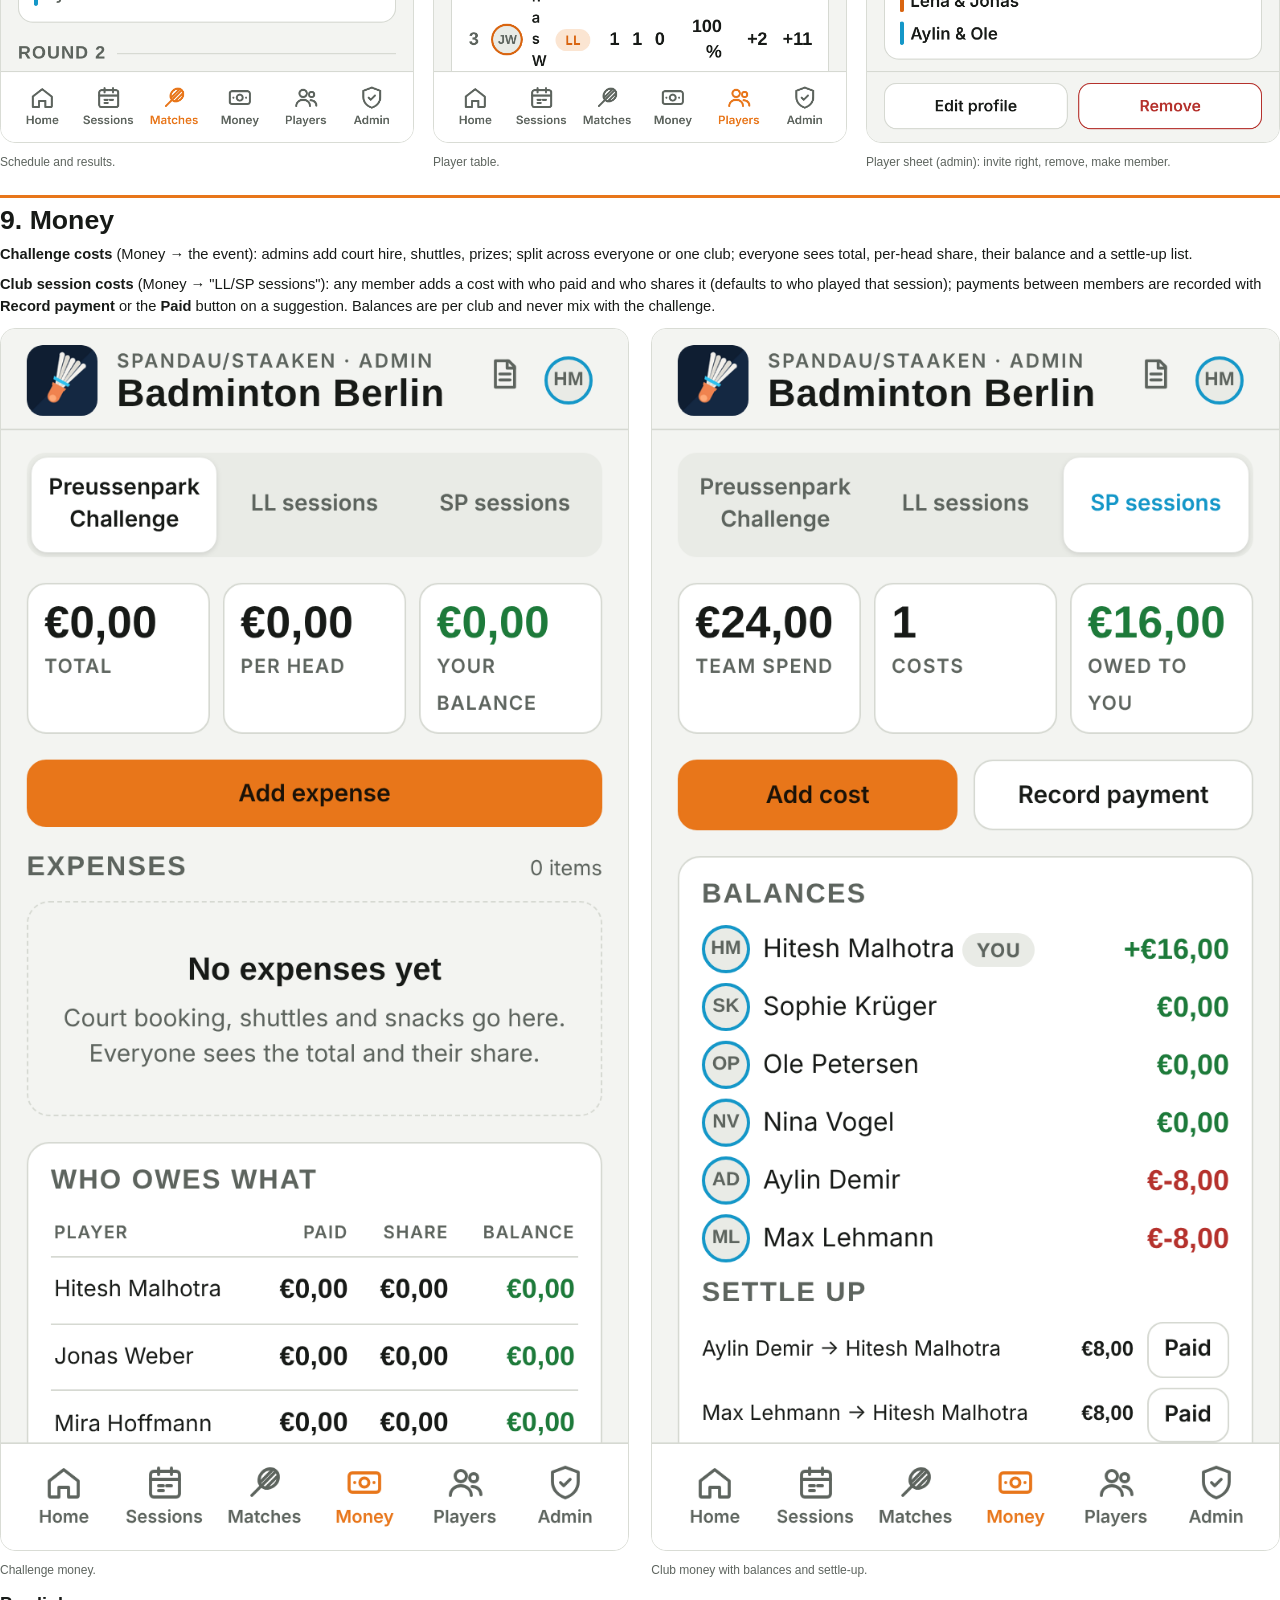
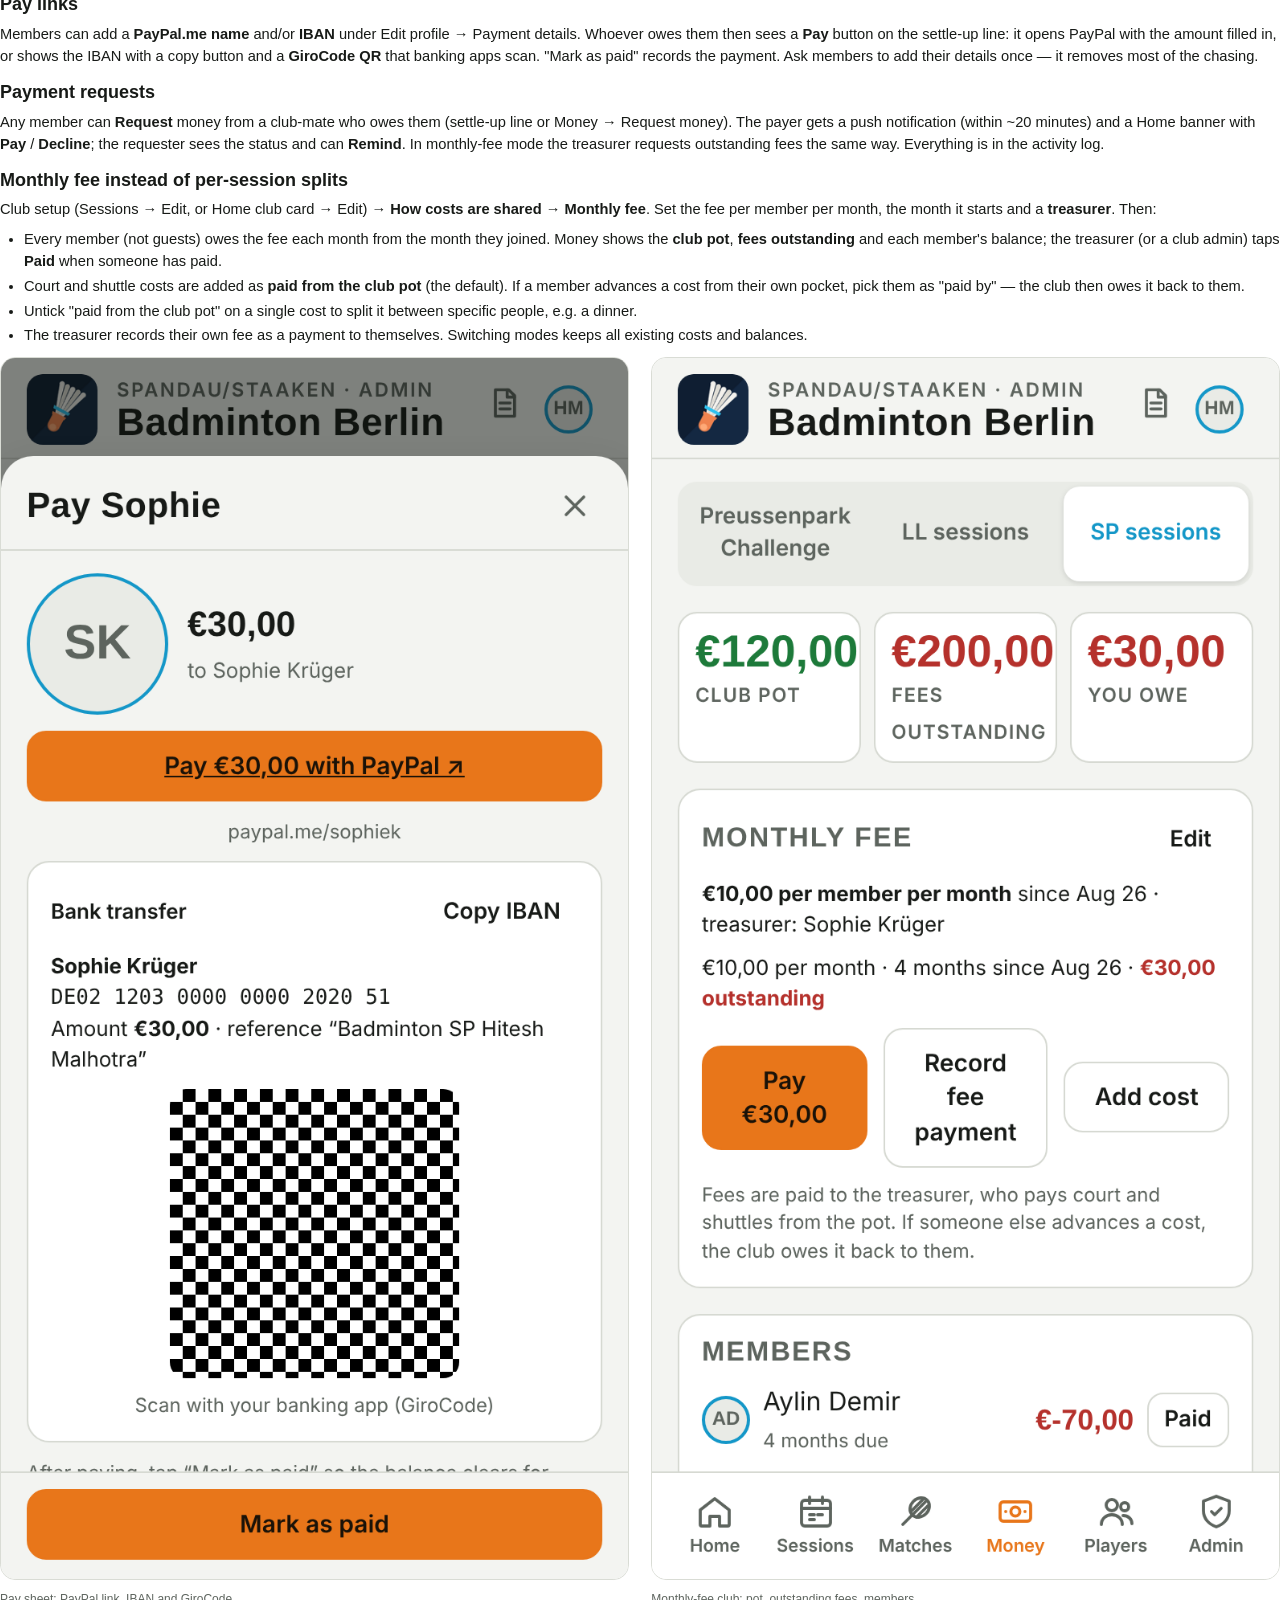
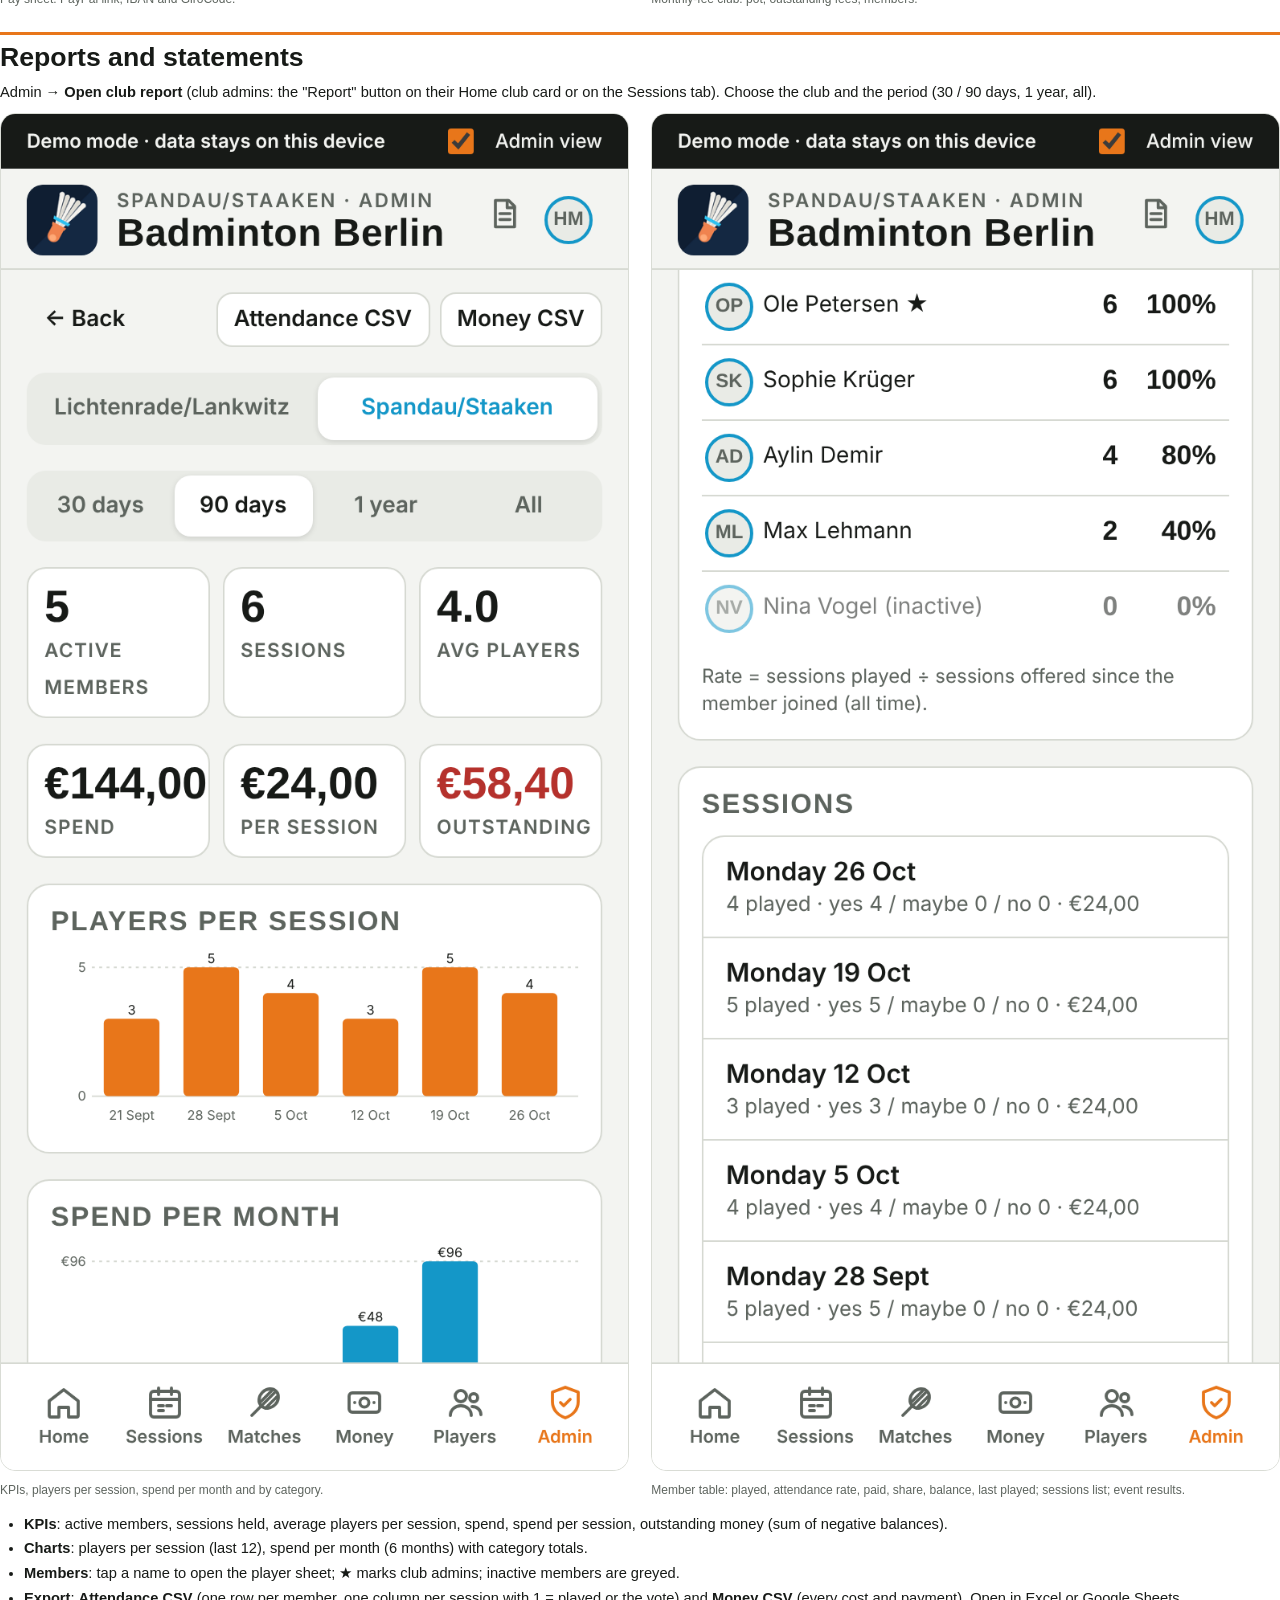
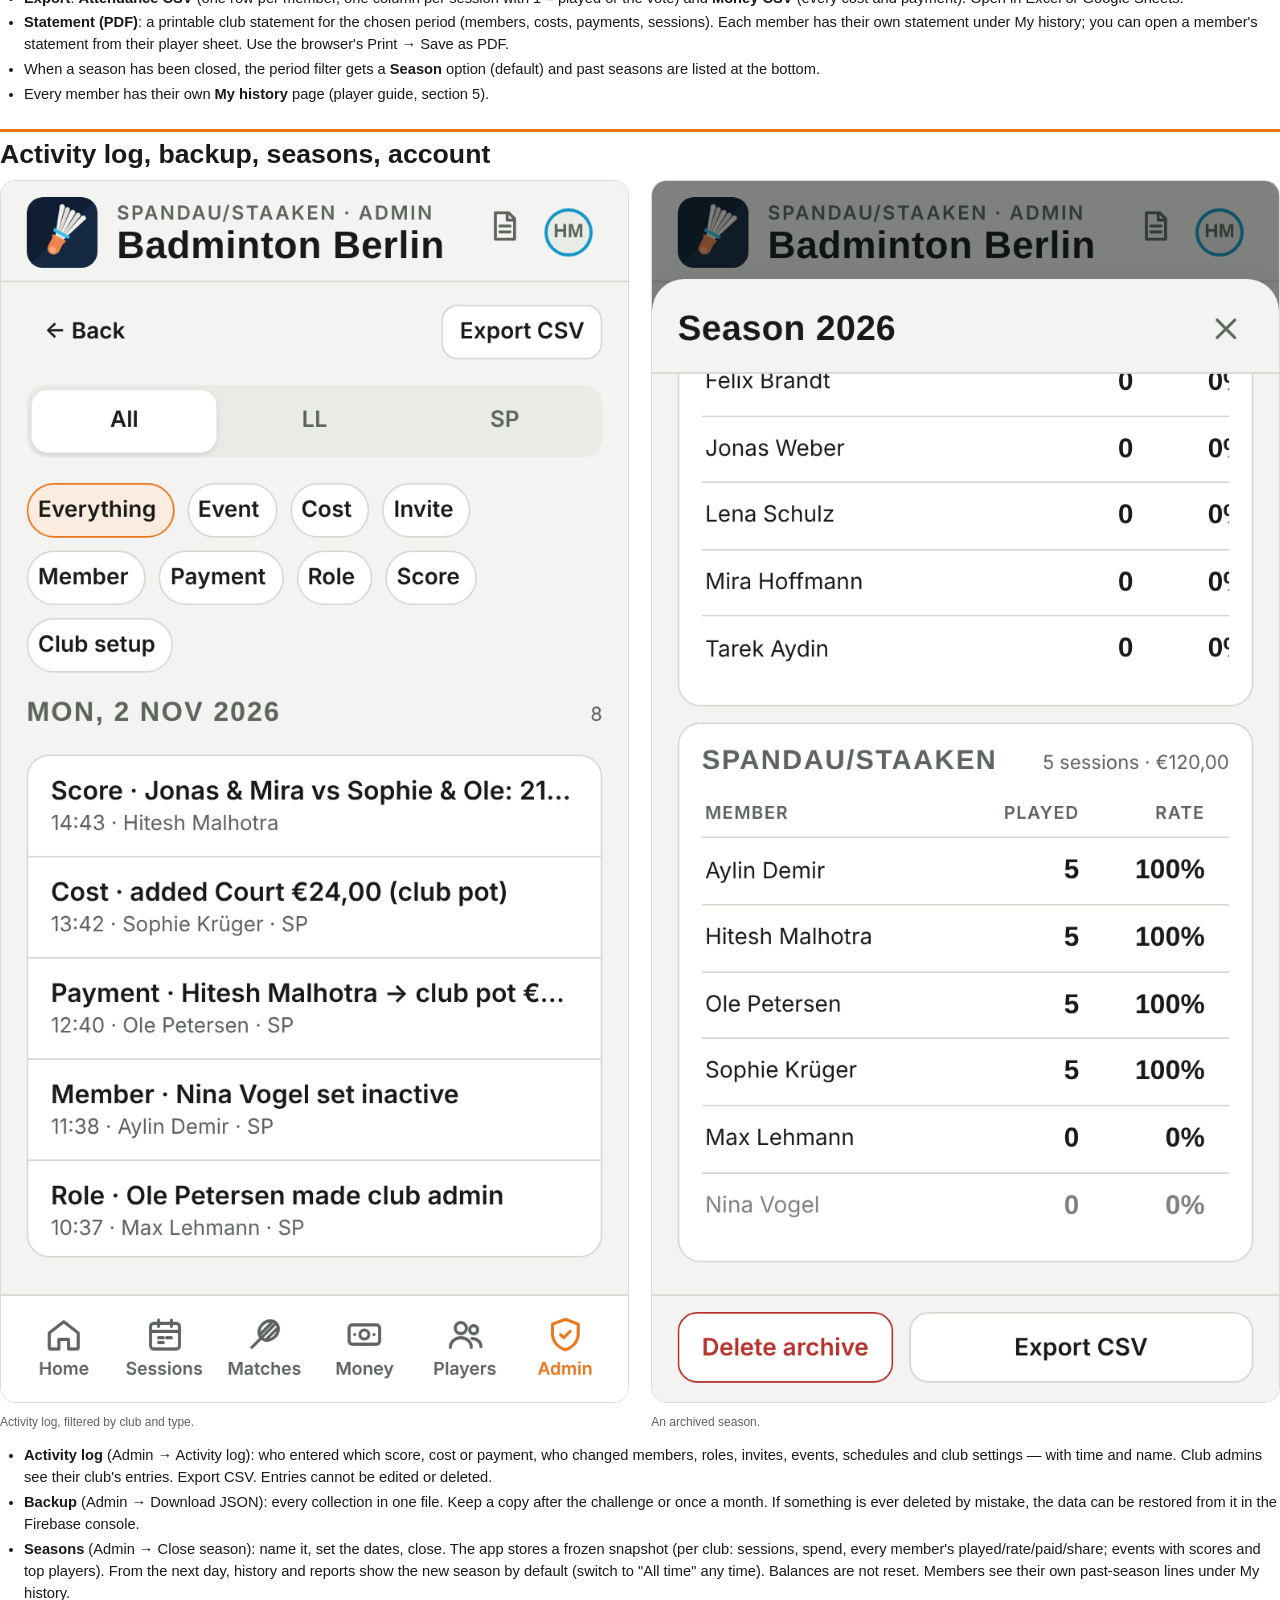
==== commit 5725e953: "Super admin naming; dual roles shown; club badge also for super admins Co-Authored-By: Claude Fable " ====
--- a/docs/admin-guide.html
+++ b/docs/admin-guide.html
@@ -84,6 +84,10 @@
 <li>Club setup → <b>Votes close</b>: weekday and time (e.g. Saturday 14:00). From then on members see "Votes closed" and their own vote; only you can change votes. A single session can get its own deadline under Edit session.</li>
 <li>Members can read the whole workflow in the app itself: the <b>?</b> icon in the header opens "How the app works"; new members see a "New here?" card on Home.</li></ul>
 <h2>6. Events</h2>
+<h3>Roles</h3>
+<ul><li><b>Super admin</b> — runs the whole app: clubs, shared events, seasons, backups, and appoints other super admins (Admin → Super admins → <b>Make a member super admin</b>) and club admins. The first person to open the app claims this role; there can be several.</li>
+<li><b>Club admin</b> — runs one club (members, setup, invites, club events, report, activity log). Set per member: Players → the member → <b>Club admin</b>. A club can have several.</li>
+<li>Every admin is also an ordinary member of their own club — votes, plays, pays — and one person can hold both roles at once.</li></ul>
 <h3>Clubs</h3>
 <p>Admin → <b>Clubs</b> lists the clubs with their members and club admins. <b>Add club</b>: name, a 2–4 letter code and a colour. Then Players → <b>Invite someone</b> for that club, send the link to its organiser, and after they register tick <b>Club admin</b> on them — they set up their own session, hall, rules and money mode. Club names and codes are edited here too (the founding clubs included).</p>
 <h3>Sign-ups and who organises what</h3>
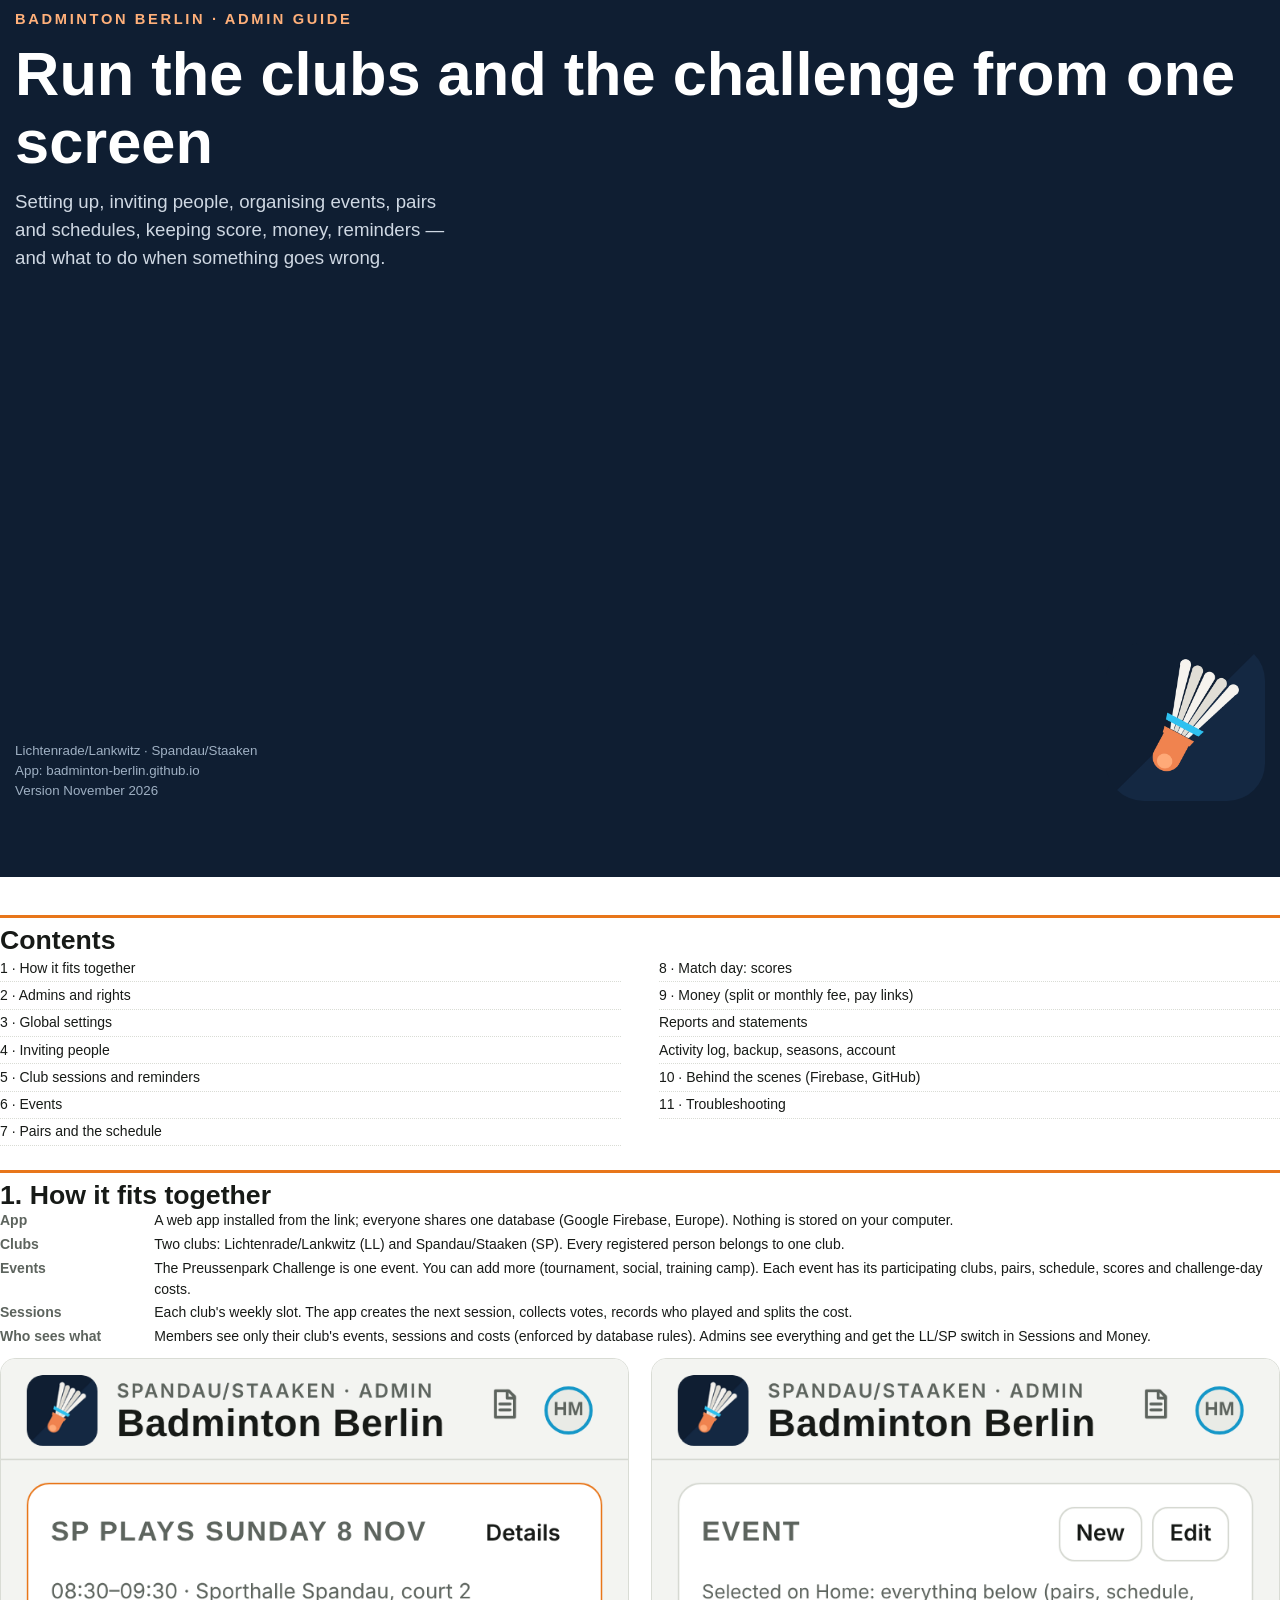
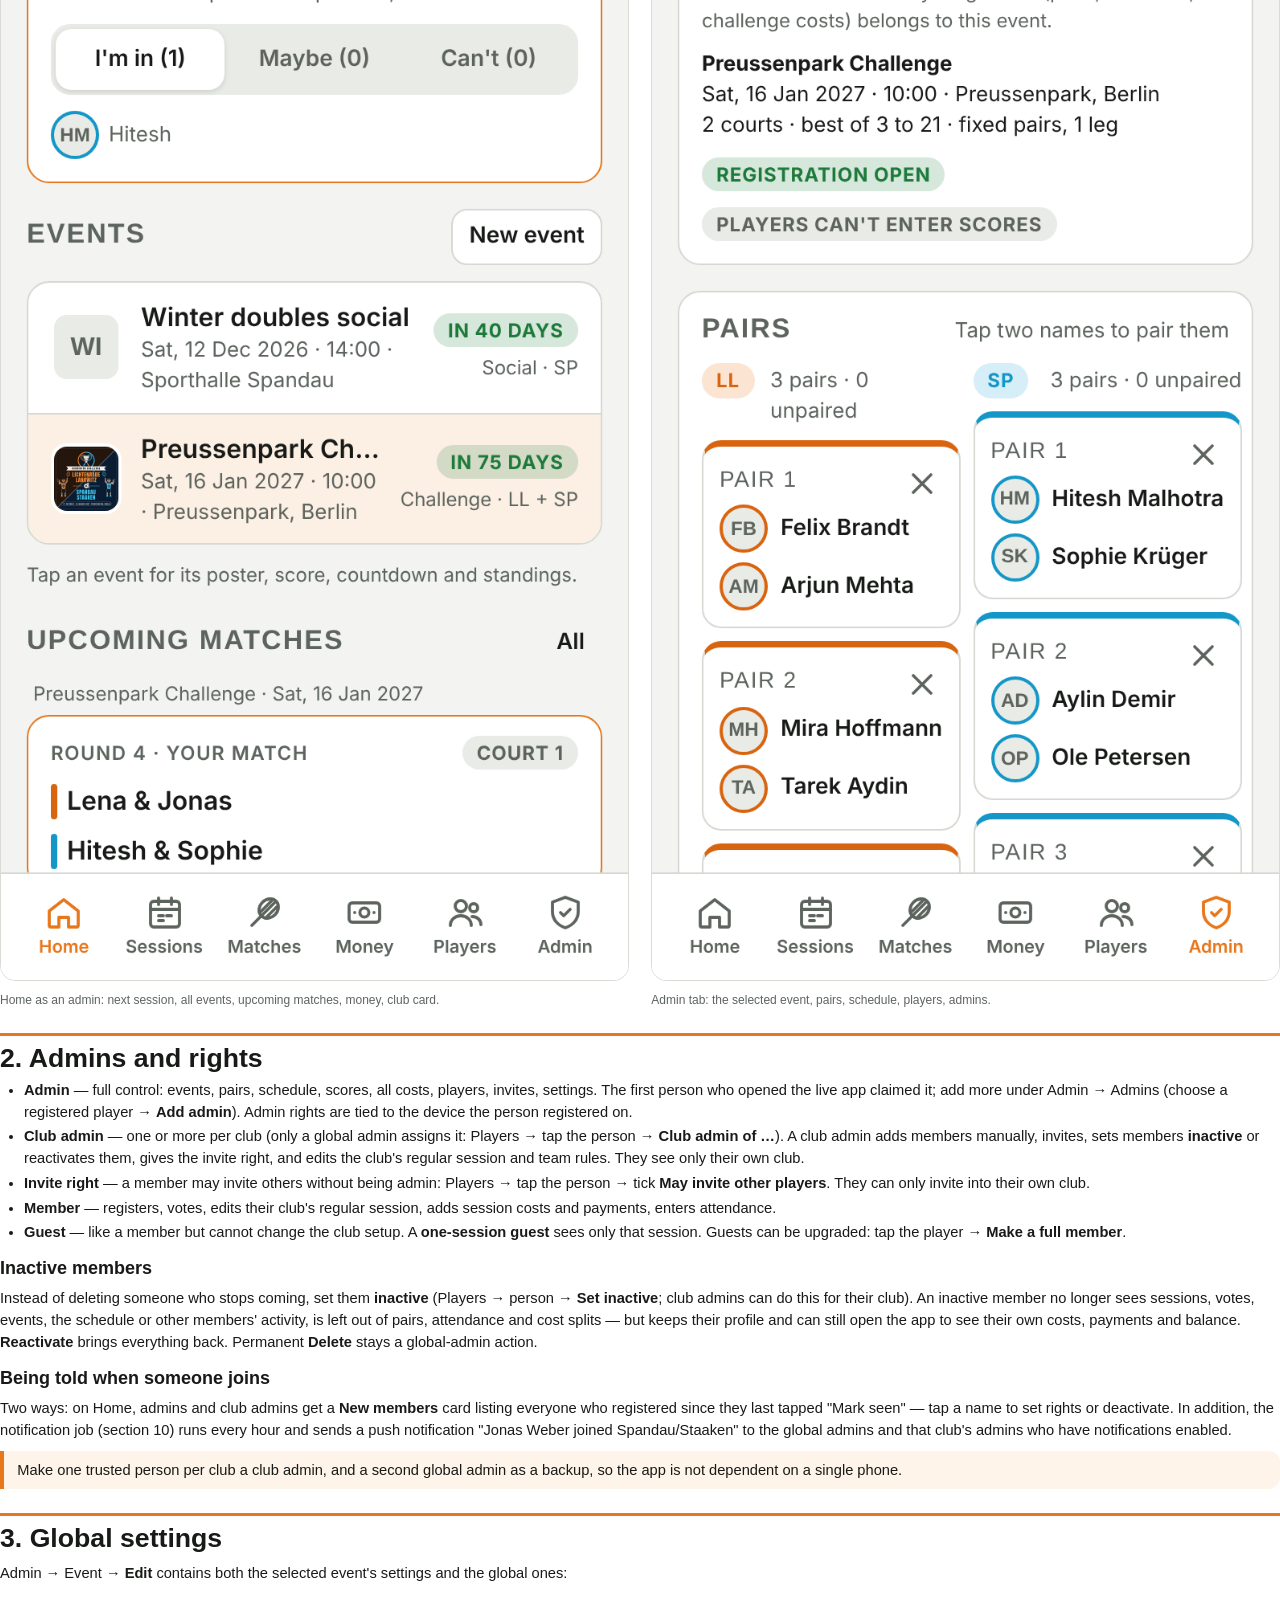
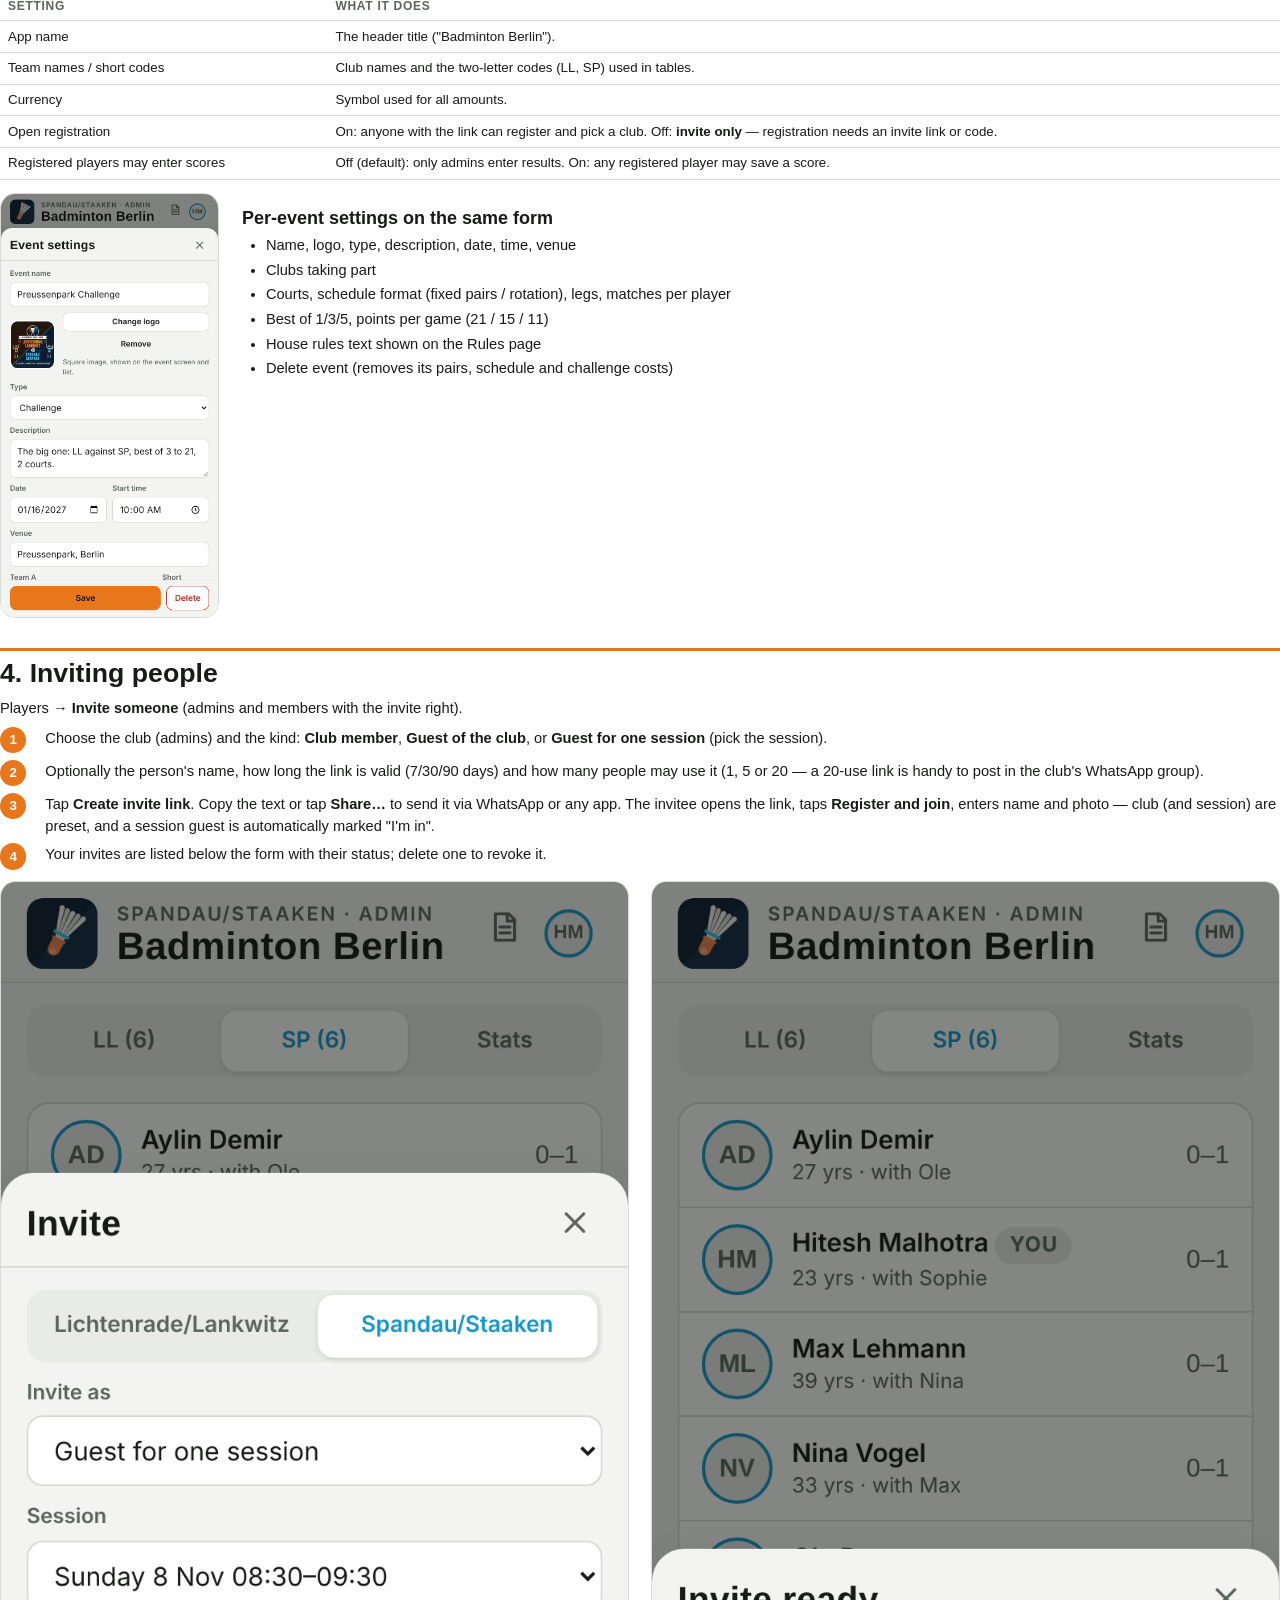
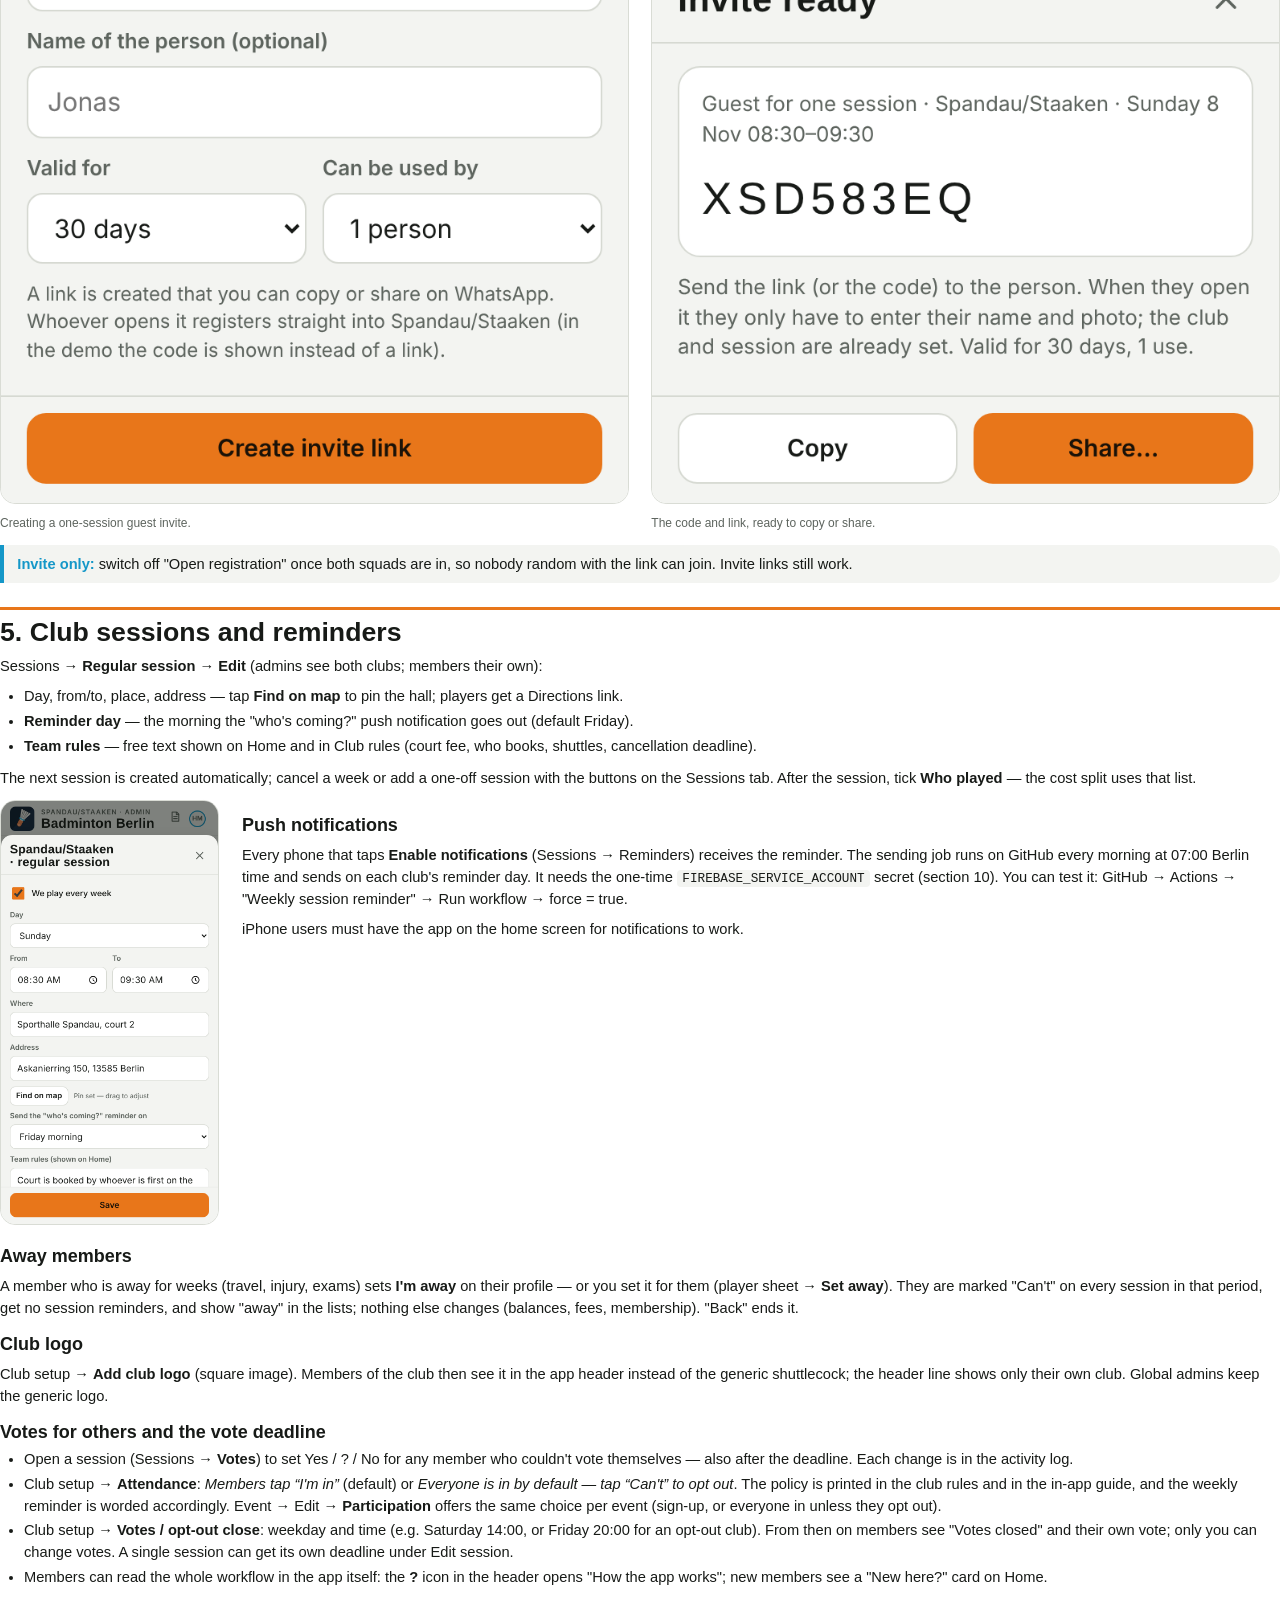
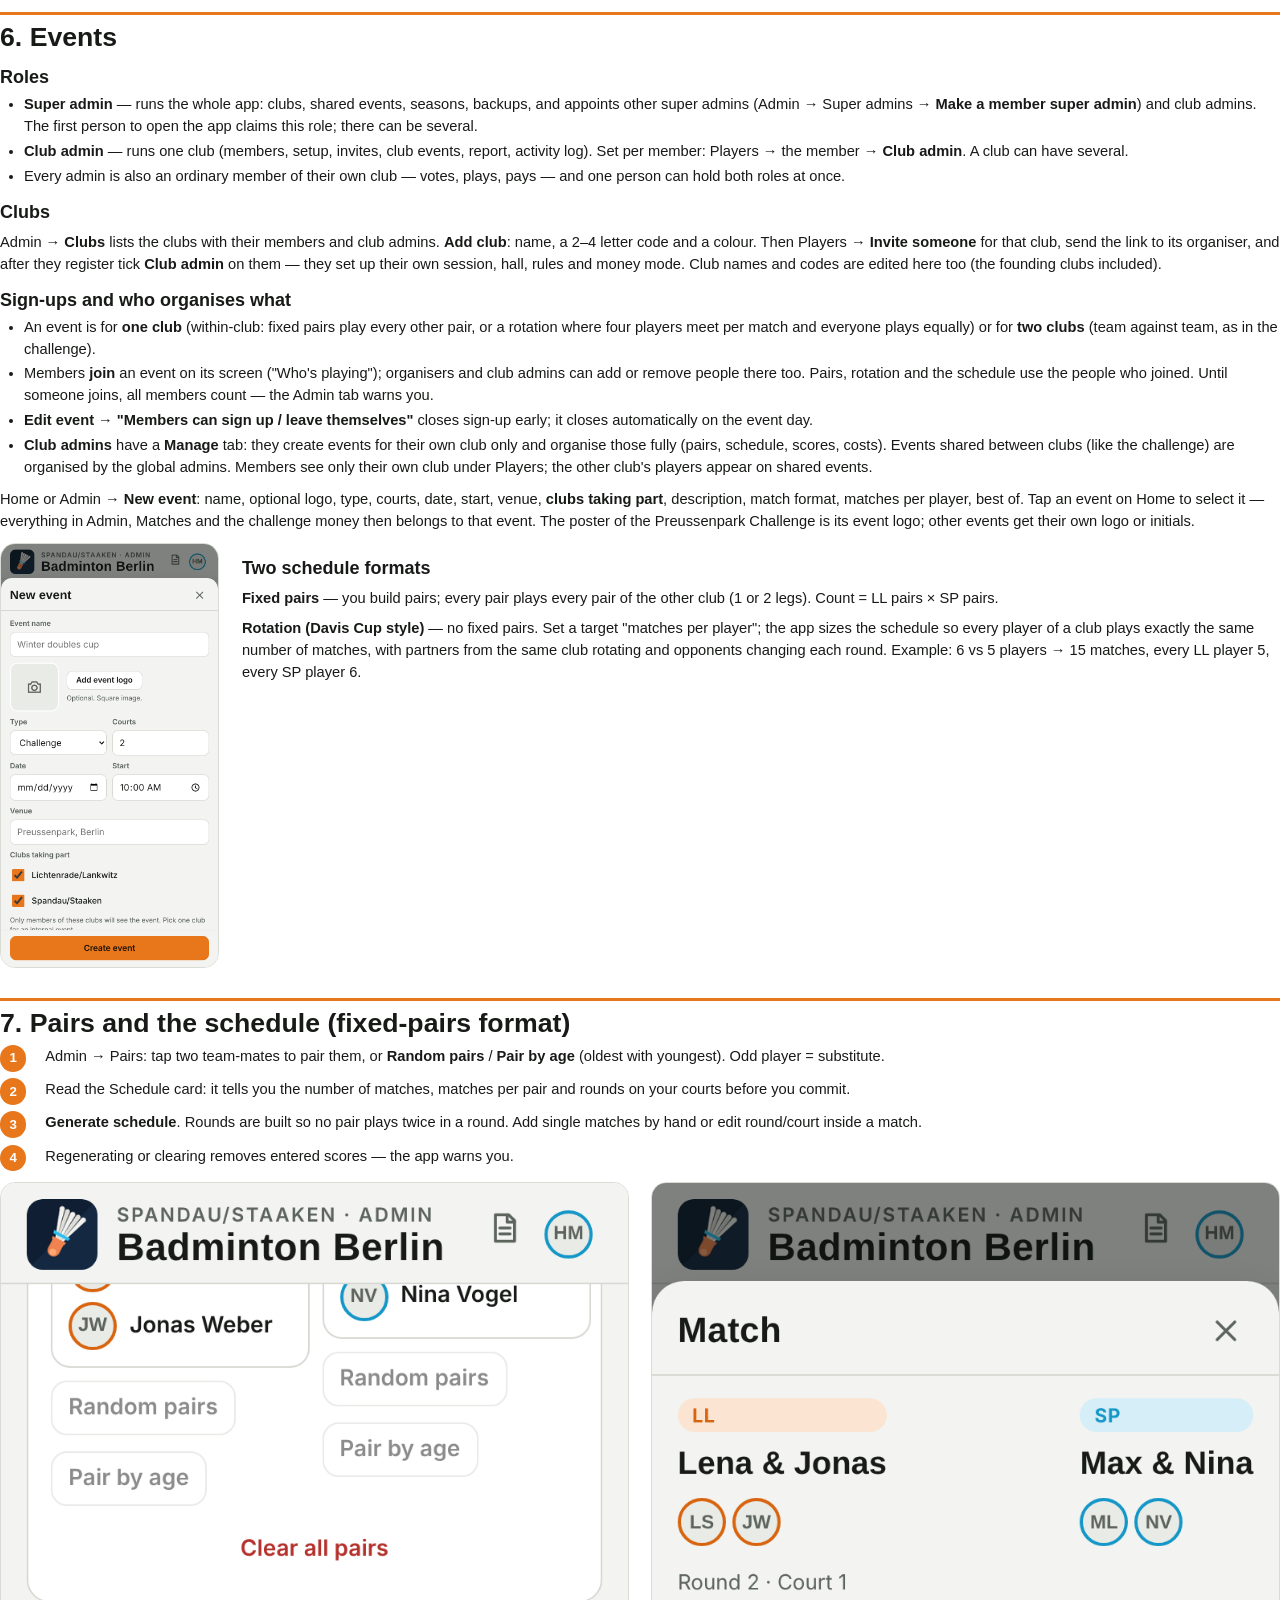
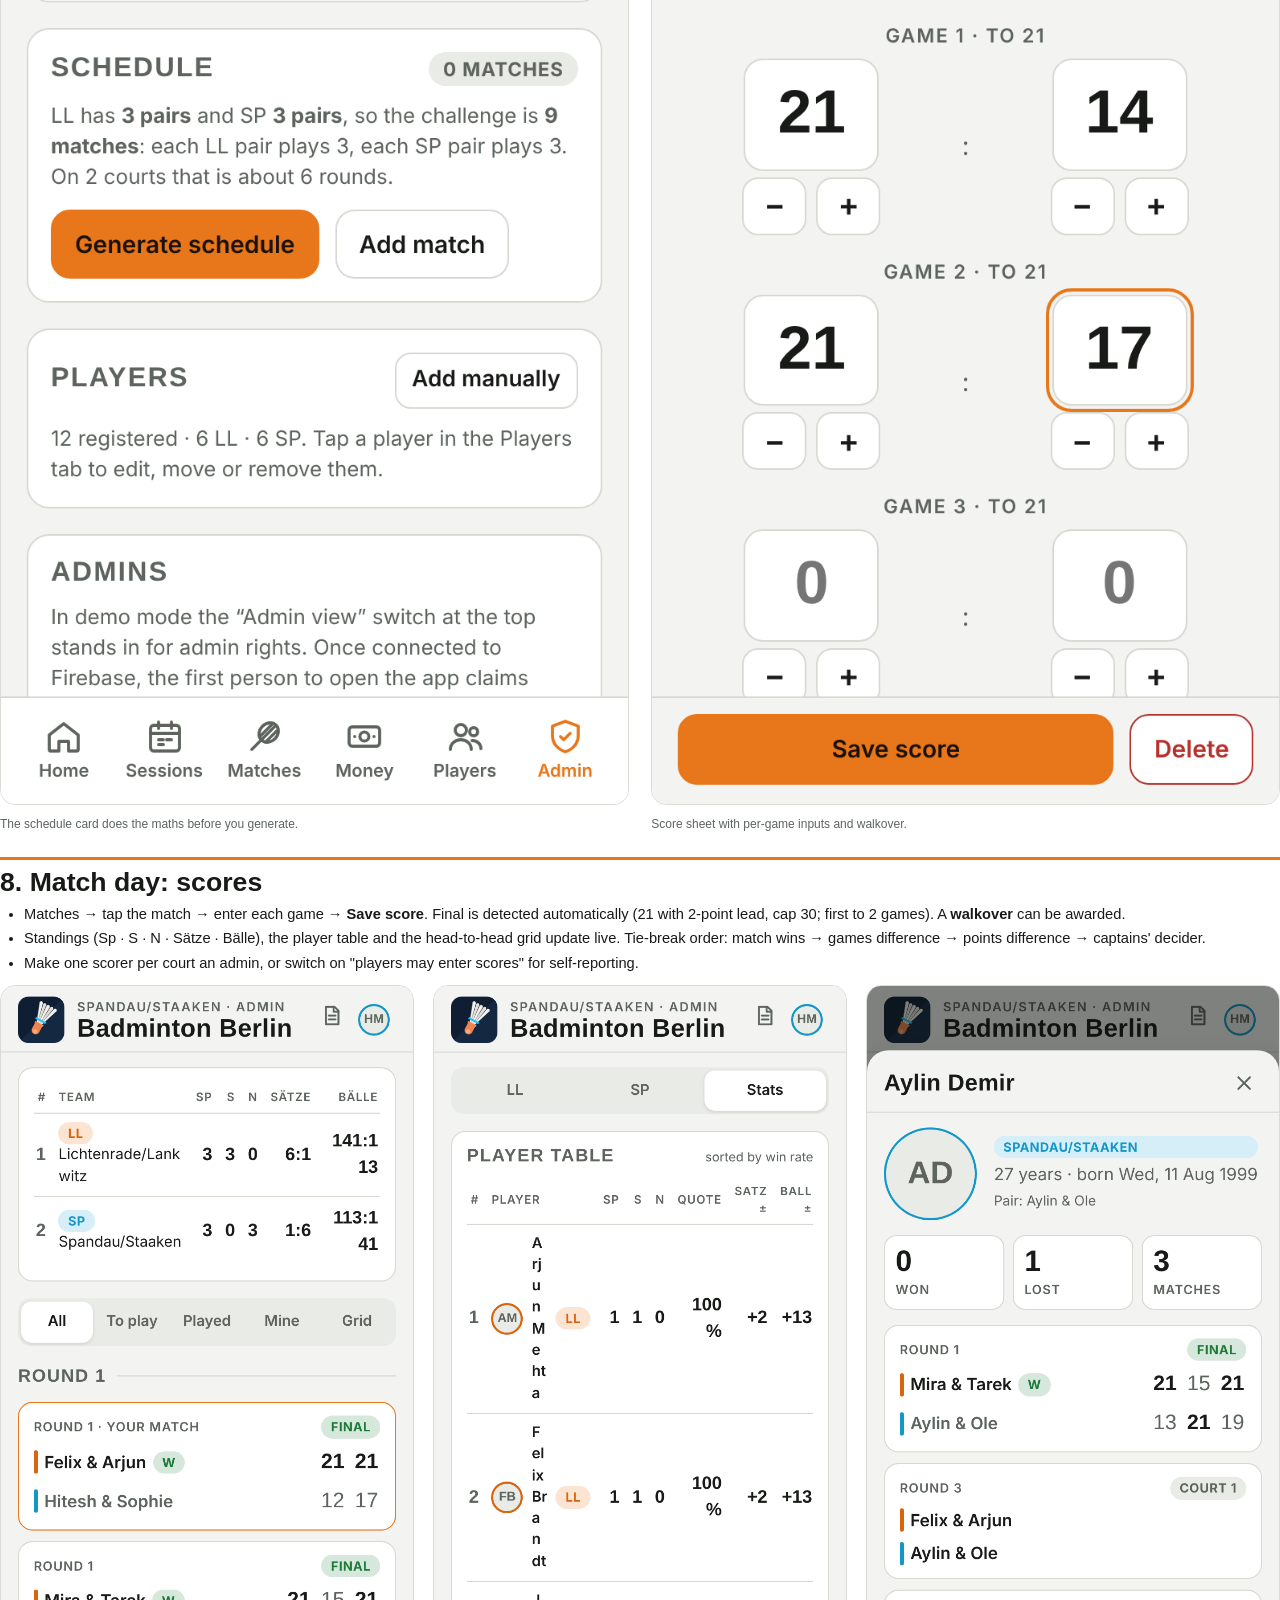
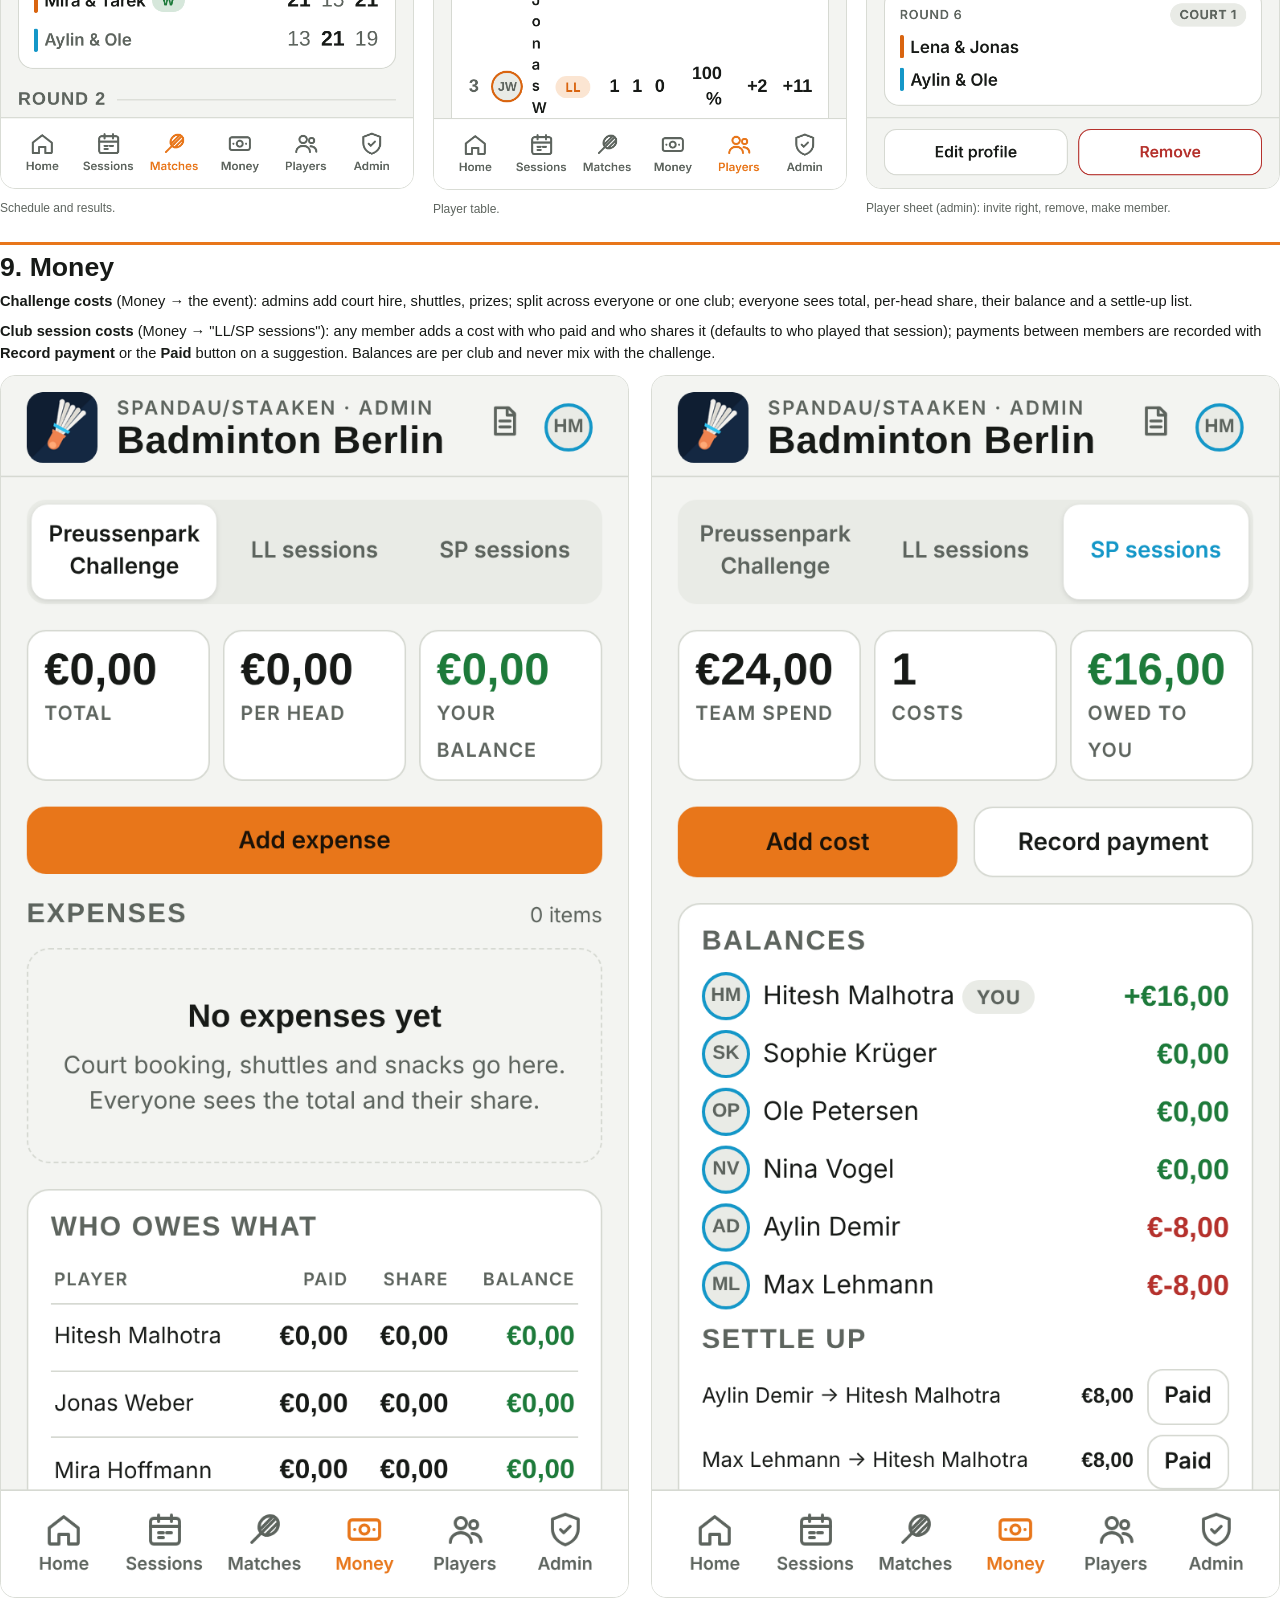
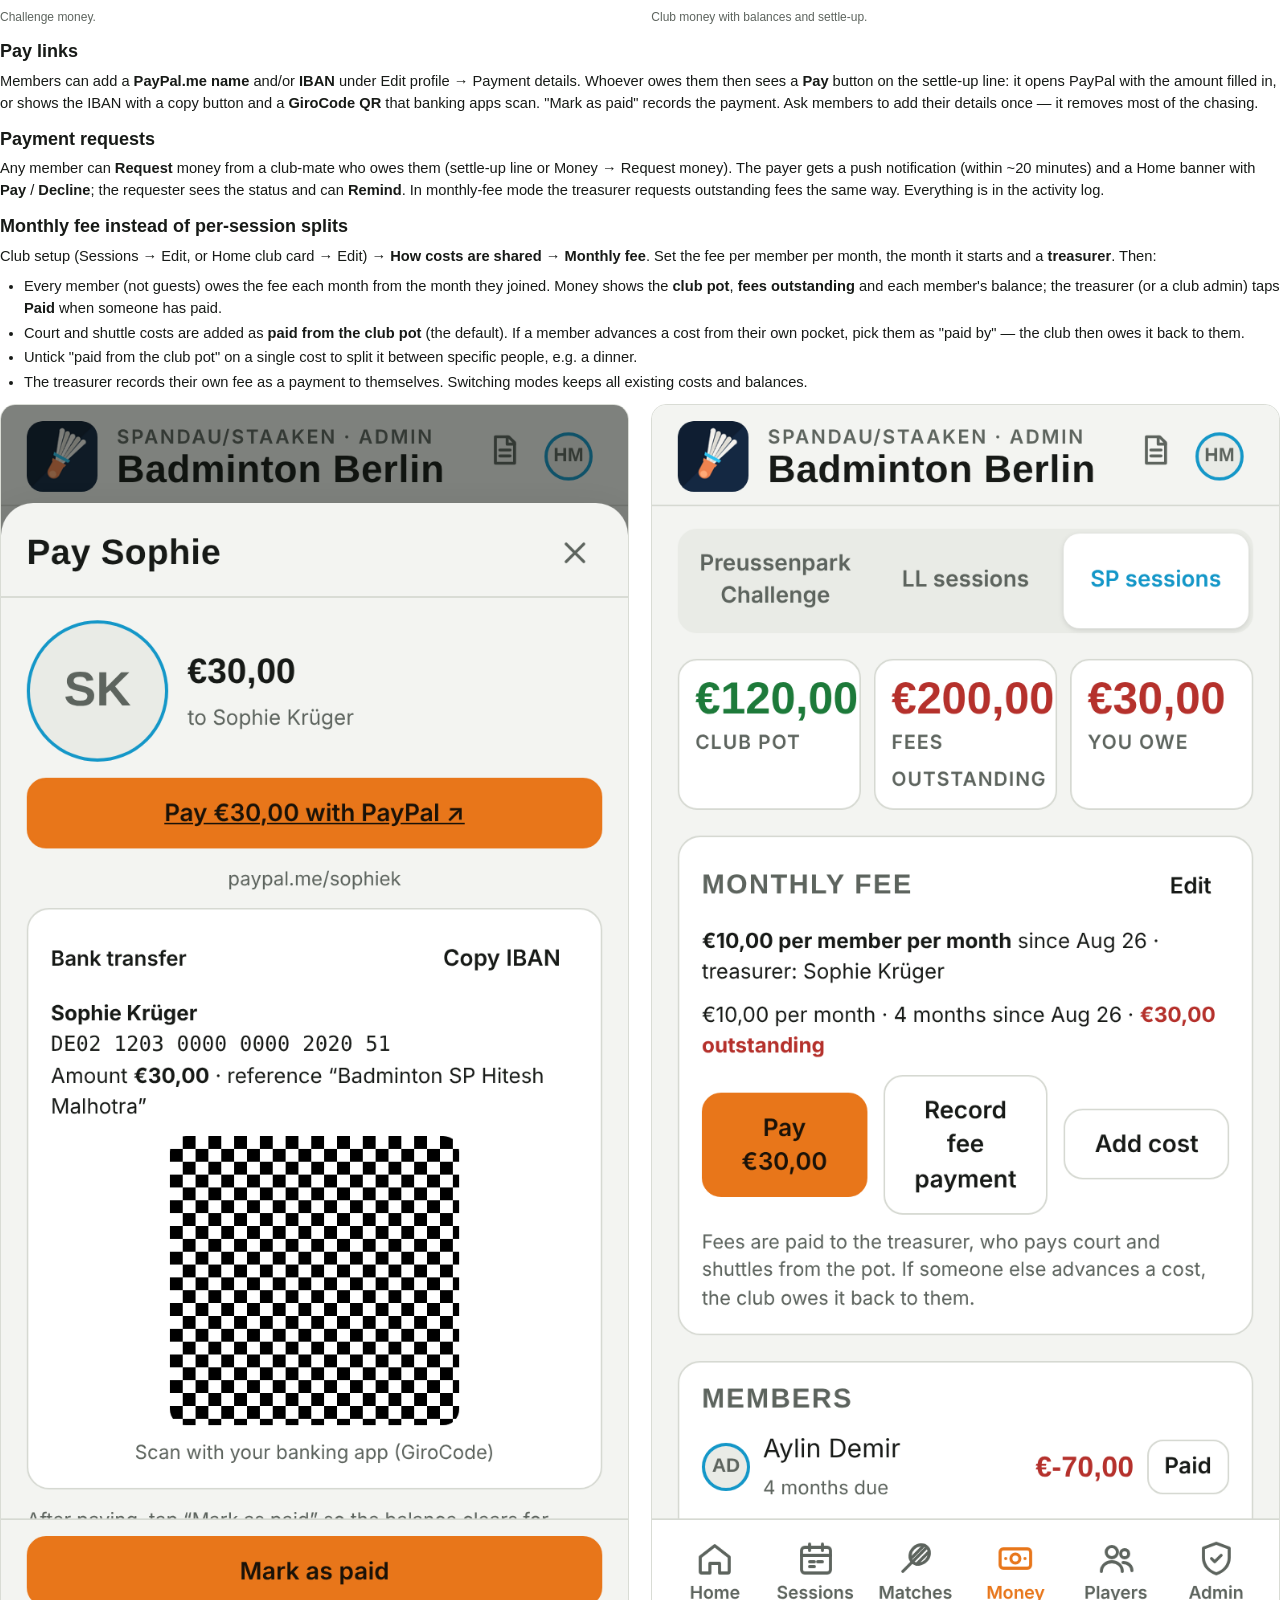
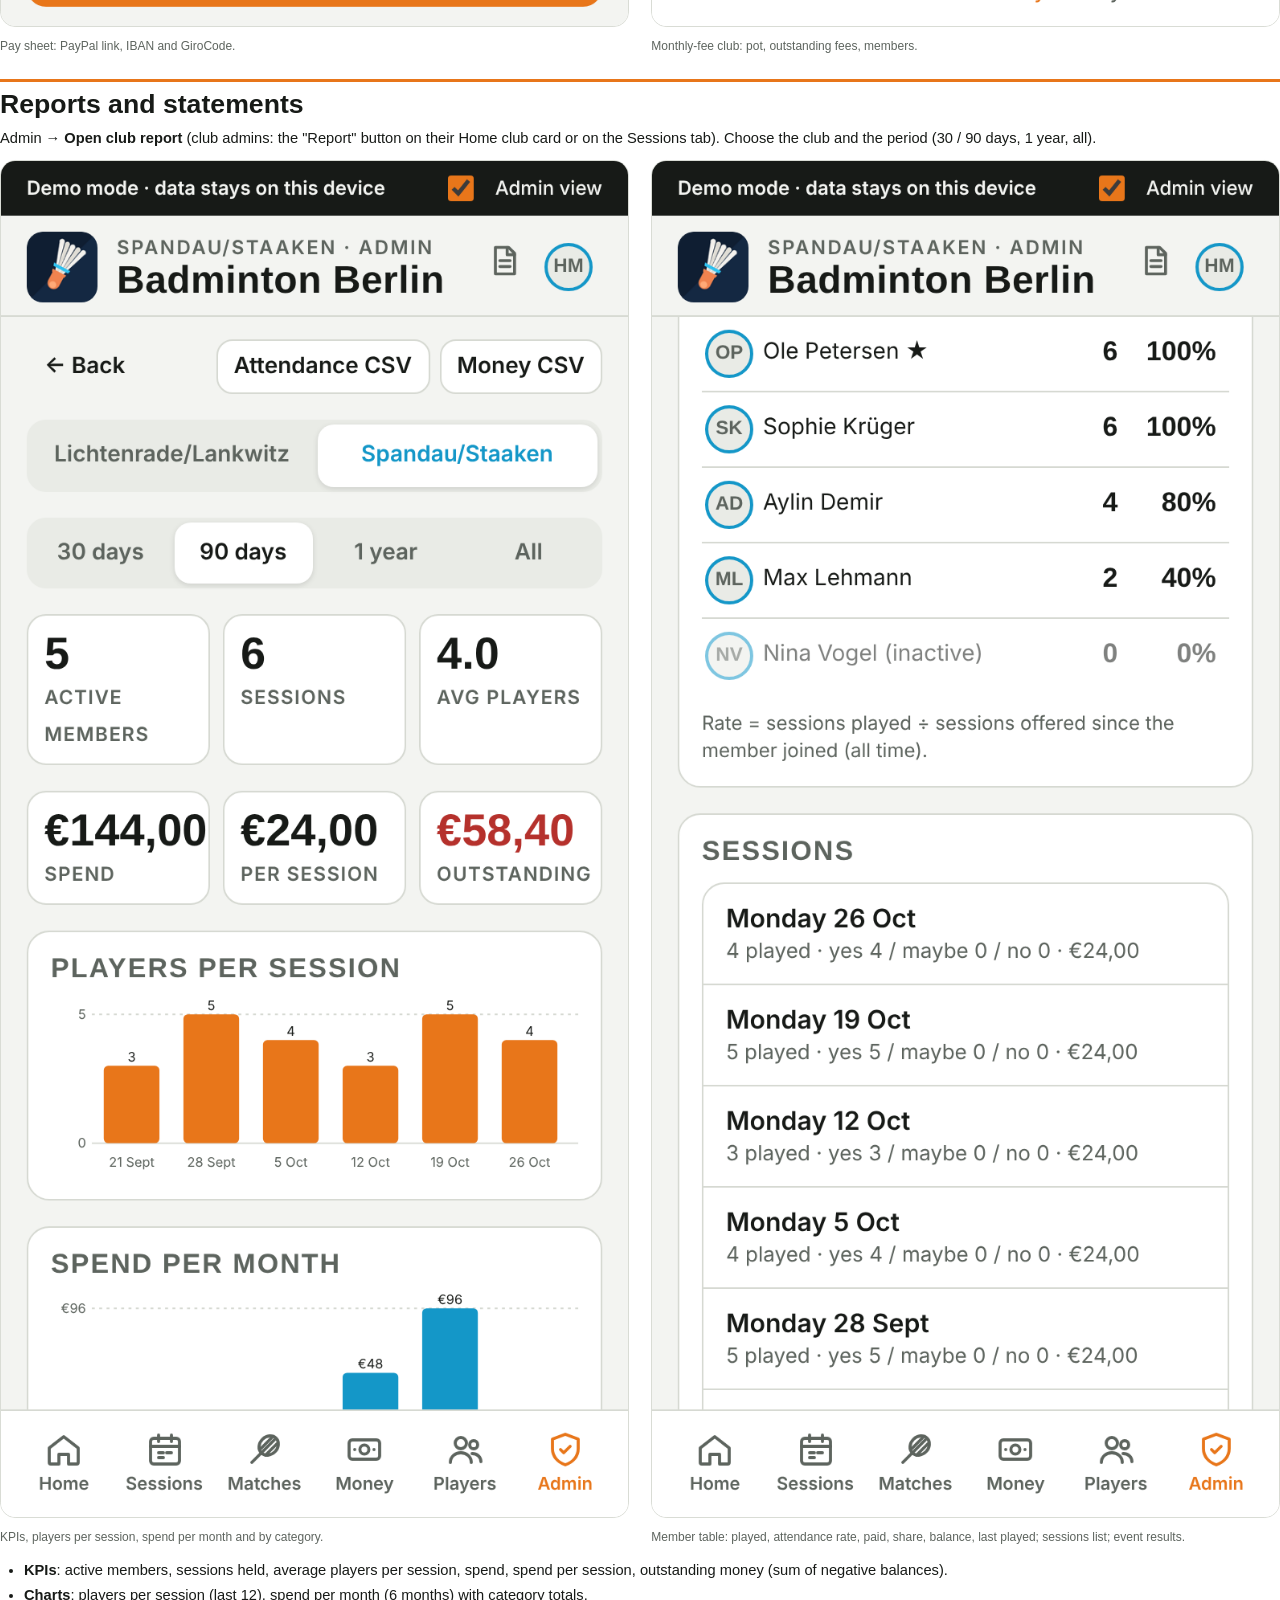
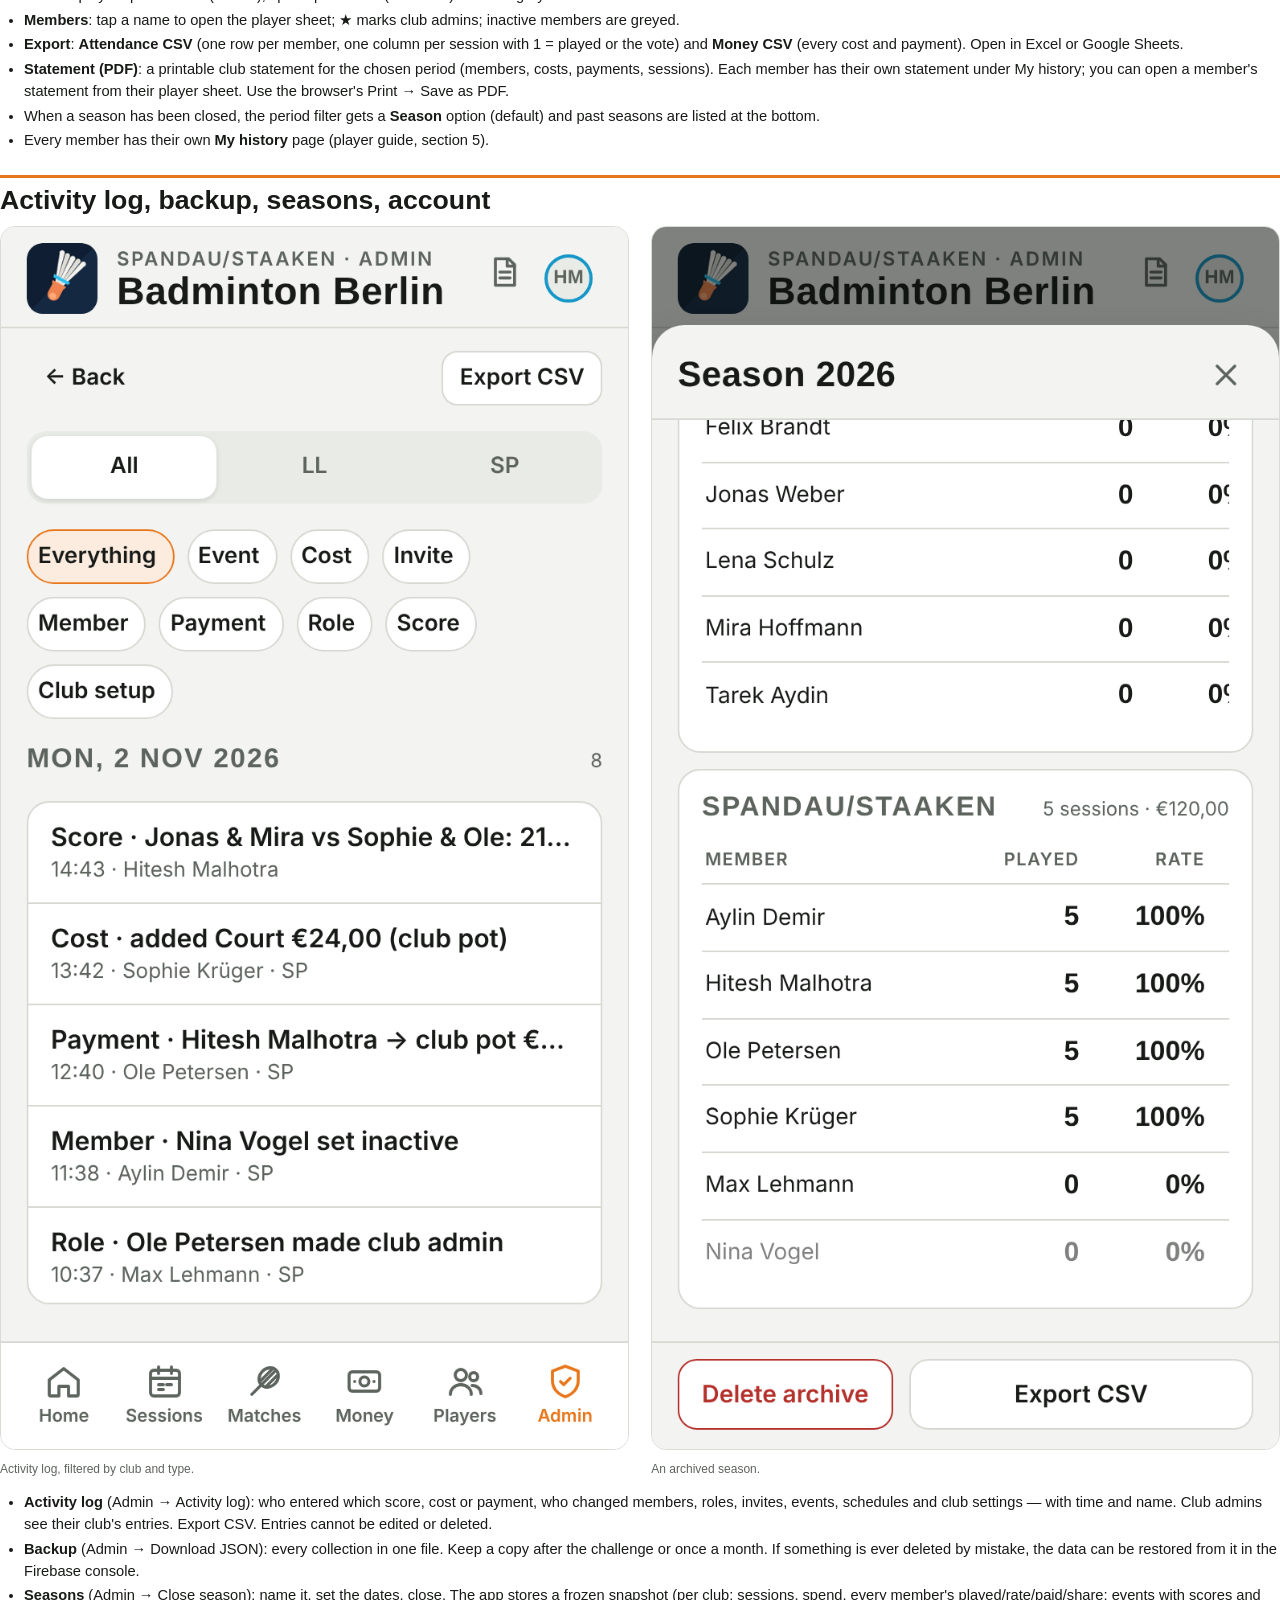
==== commit 5fa96ec1: "Attendance policy per club (opt-in / everyone-in-by-default), participation policy per event, policy" ====
--- a/docs/admin-guide.html
+++ b/docs/admin-guide.html
@@ -81,7 +81,8 @@
 <p>Club setup → <b>Add club logo</b> (square image). Members of the club then see it in the app header instead of the generic shuttlecock; the header line shows only their own club. Global admins keep the generic logo.</p>
 <h3>Votes for others and the vote deadline</h3>
 <ul><li>Open a session (Sessions → <b>Votes</b>) to set Yes / ? / No for any member who couldn't vote themselves — also after the deadline. Each change is in the activity log.</li>
-<li>Club setup → <b>Votes close</b>: weekday and time (e.g. Saturday 14:00). From then on members see "Votes closed" and their own vote; only you can change votes. A single session can get its own deadline under Edit session.</li>
+<li>Club setup → <b>Attendance</b>: <i>Members tap “I'm in”</i> (default) or <i>Everyone is in by default — tap “Can't” to opt out</i>. The policy is printed in the club rules and in the in-app guide, and the weekly reminder is worded accordingly. Event → Edit → <b>Participation</b> offers the same choice per event (sign-up, or everyone in unless they opt out).</li>
+<li>Club setup → <b>Votes / opt-out close</b>: weekday and time (e.g. Saturday 14:00, or Friday 20:00 for an opt-out club). From then on members see "Votes closed" and their own vote; only you can change votes. A single session can get its own deadline under Edit session.</li>
 <li>Members can read the whole workflow in the app itself: the <b>?</b> icon in the header opens "How the app works"; new members see a "New here?" card on Home.</li></ul>
 <h2>6. Events</h2>
 <h3>Roles</h3>
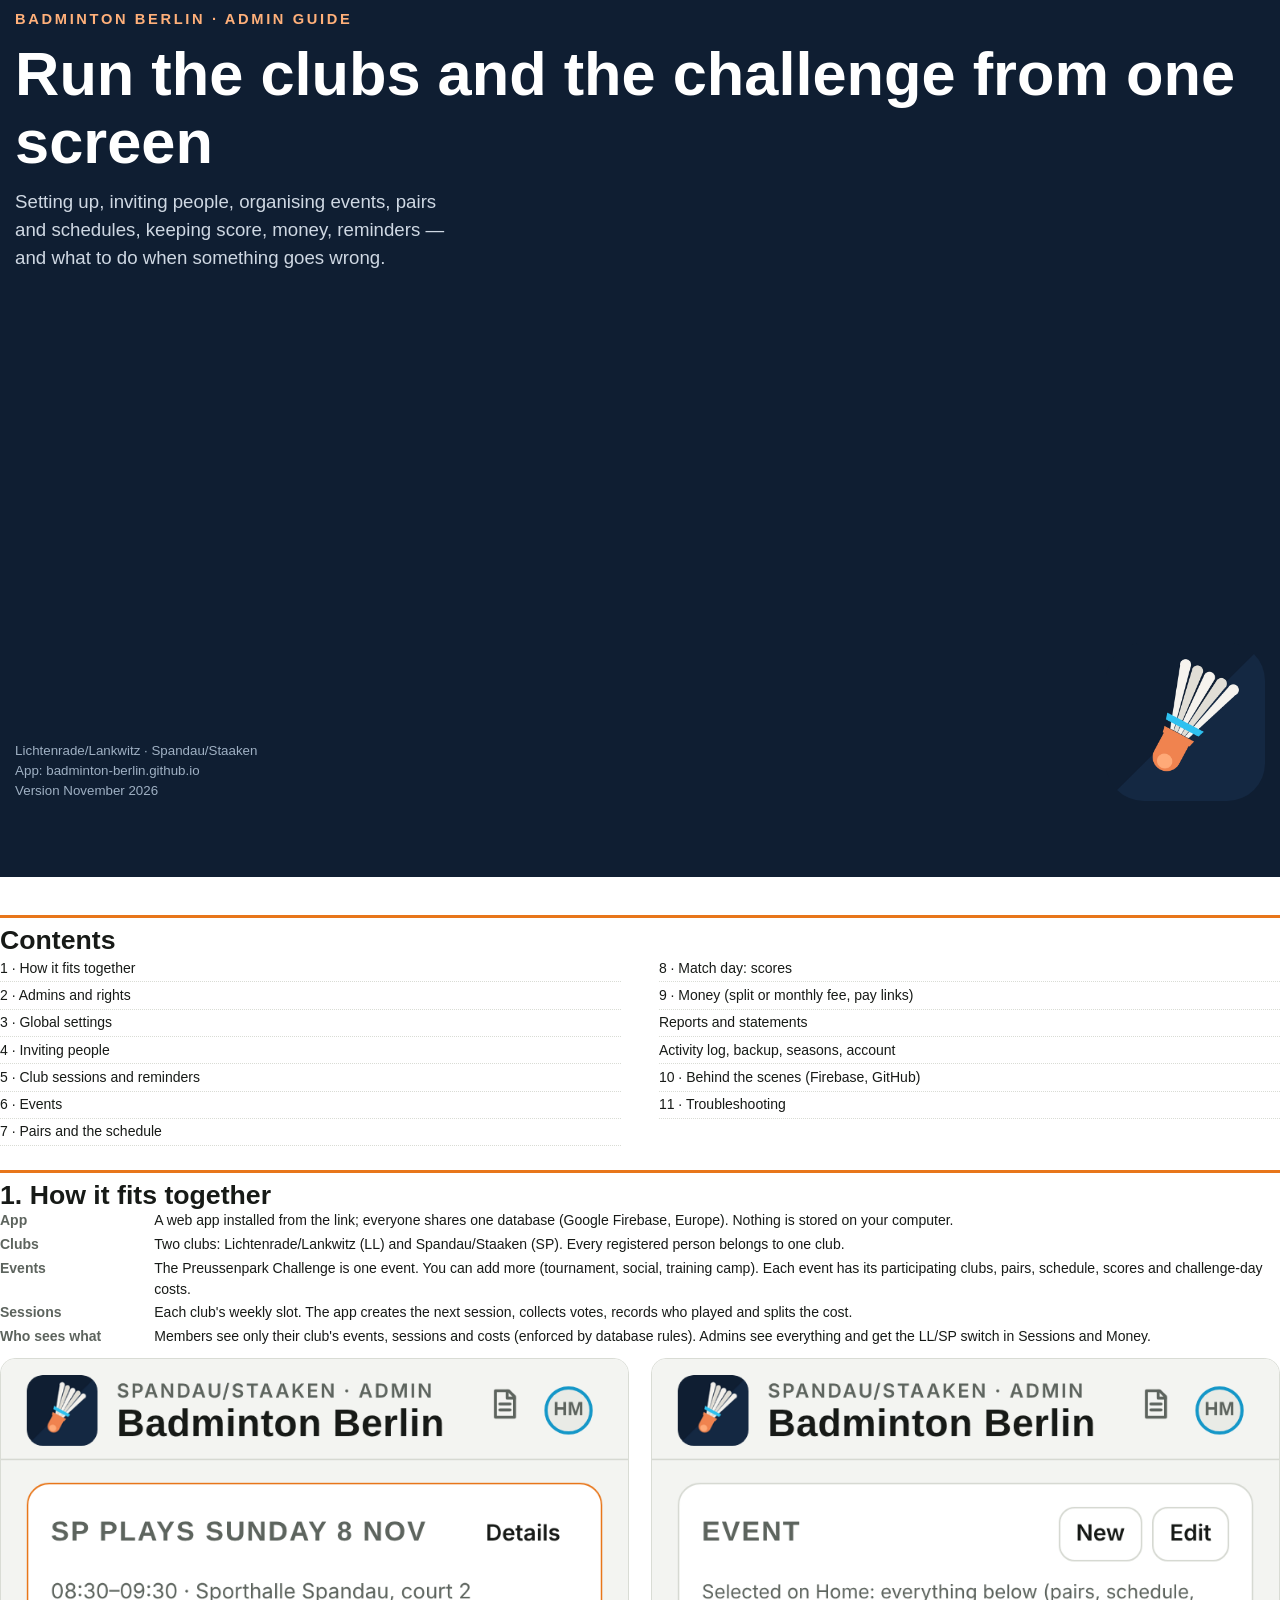
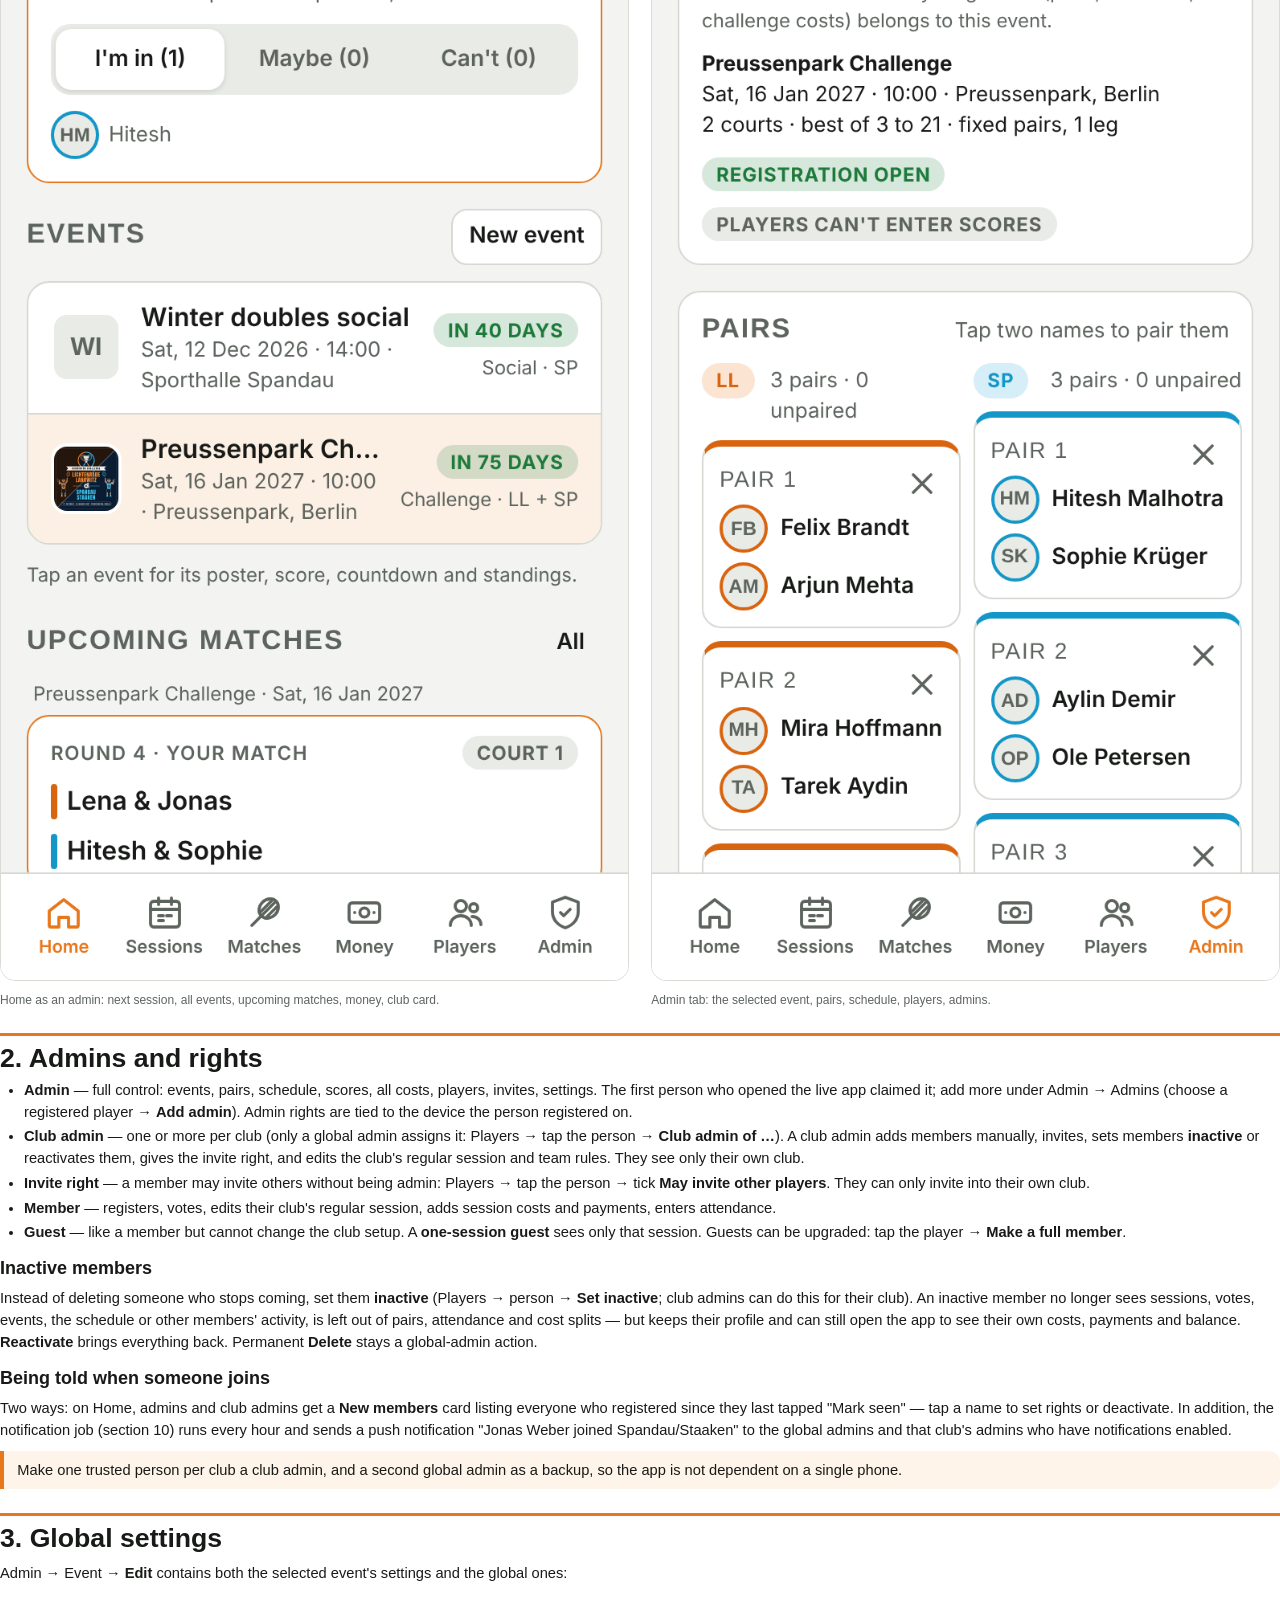
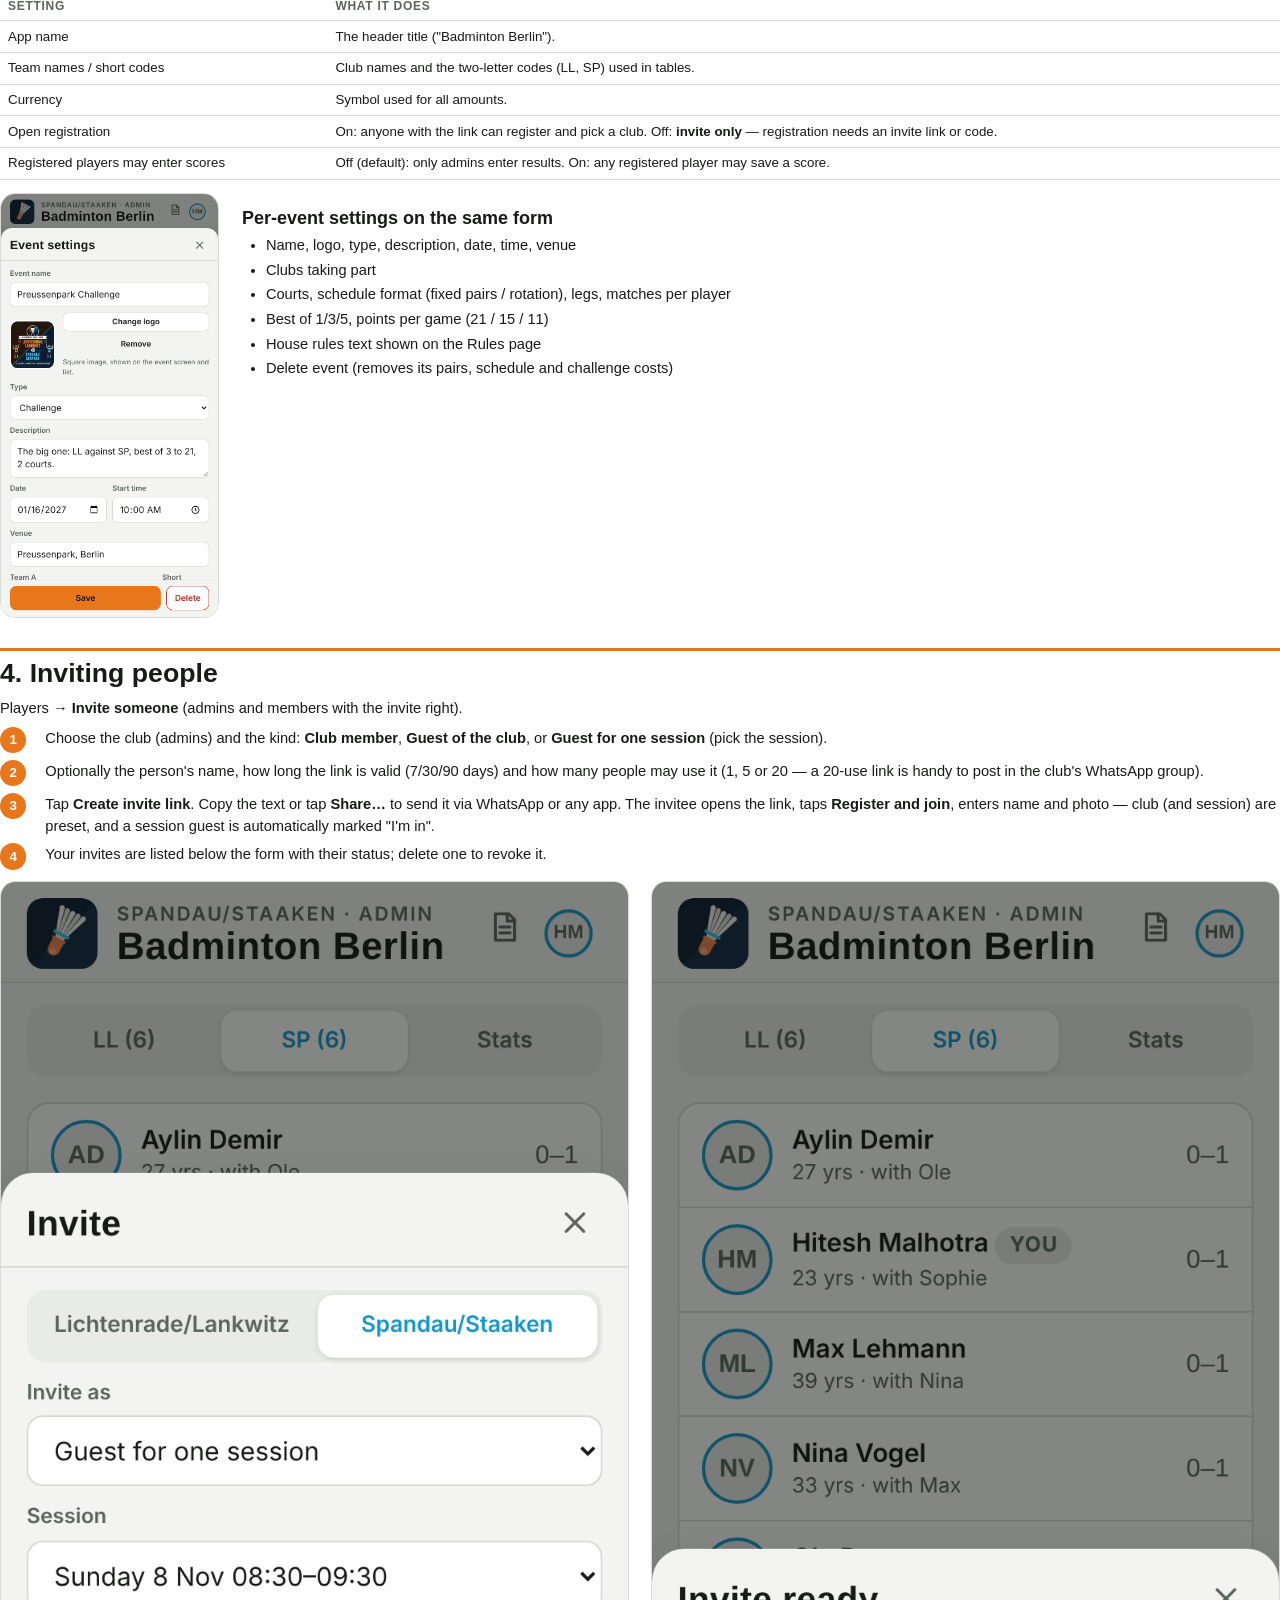
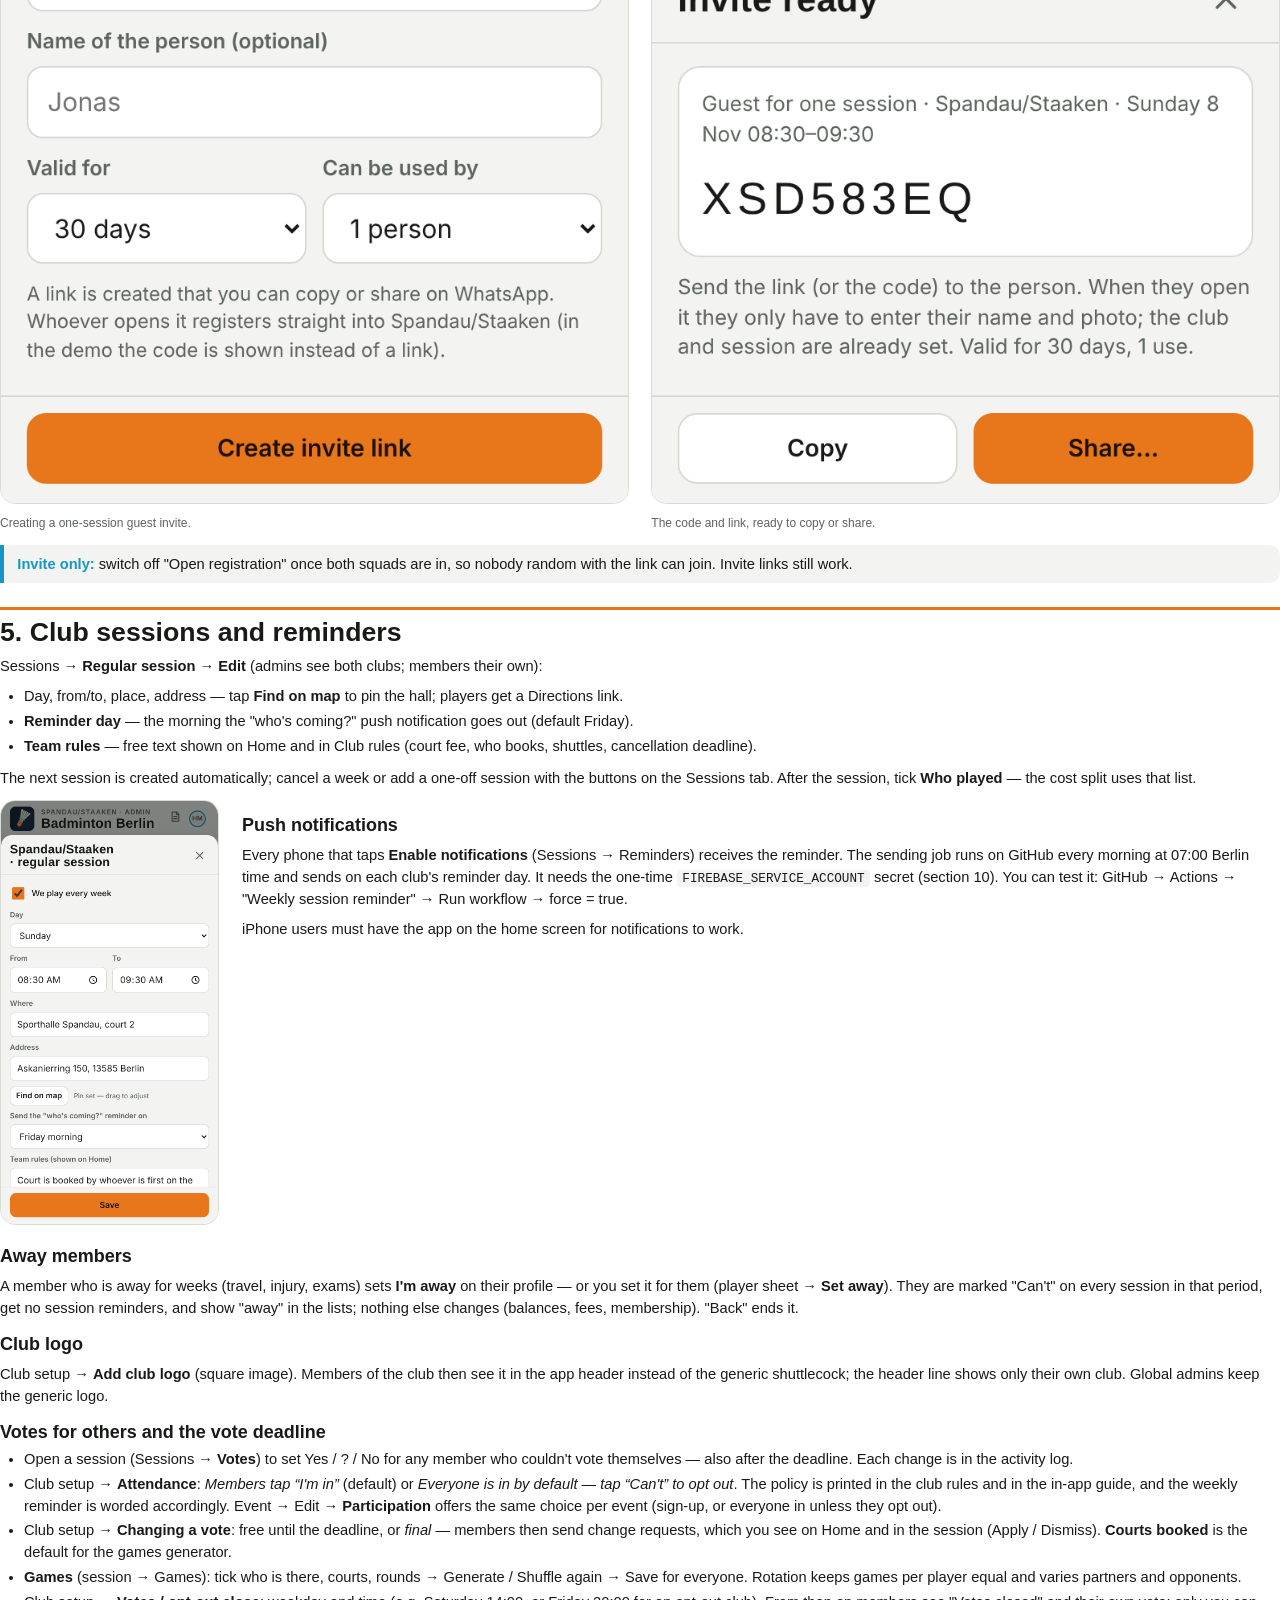
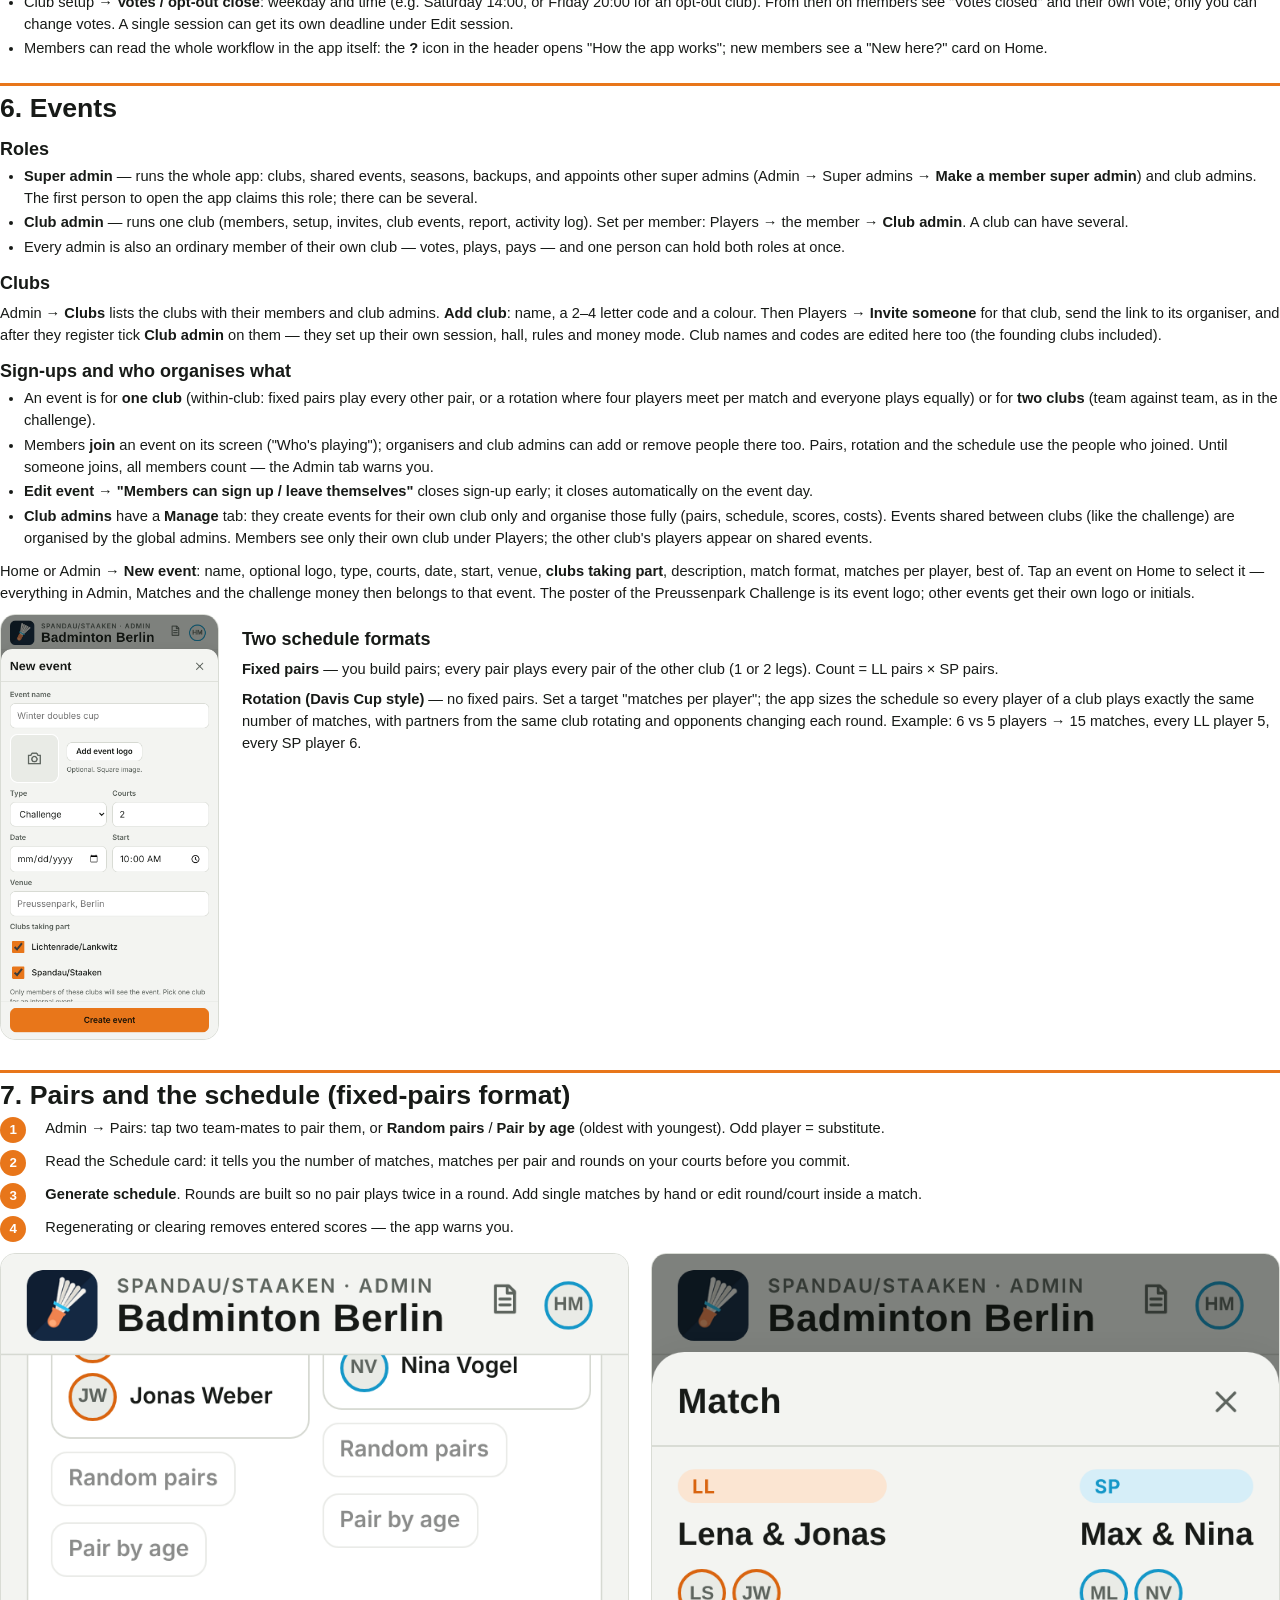
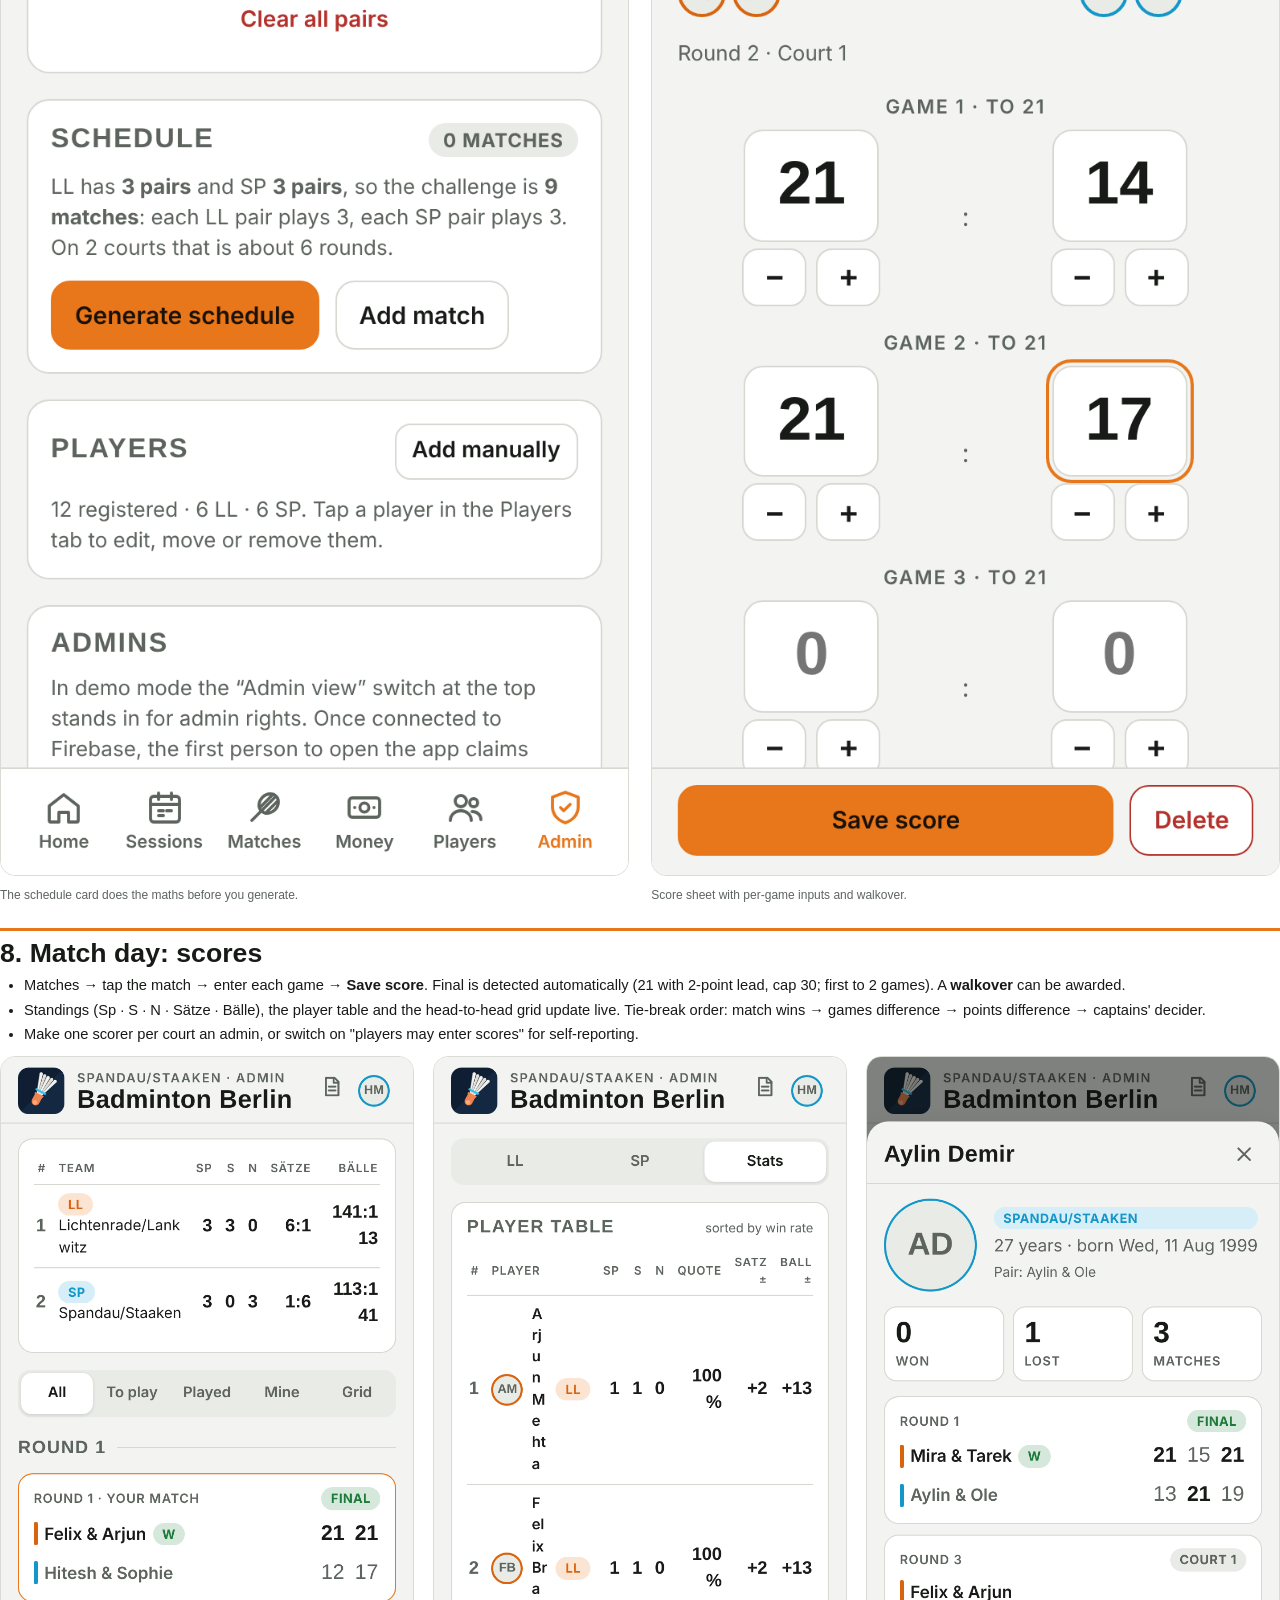
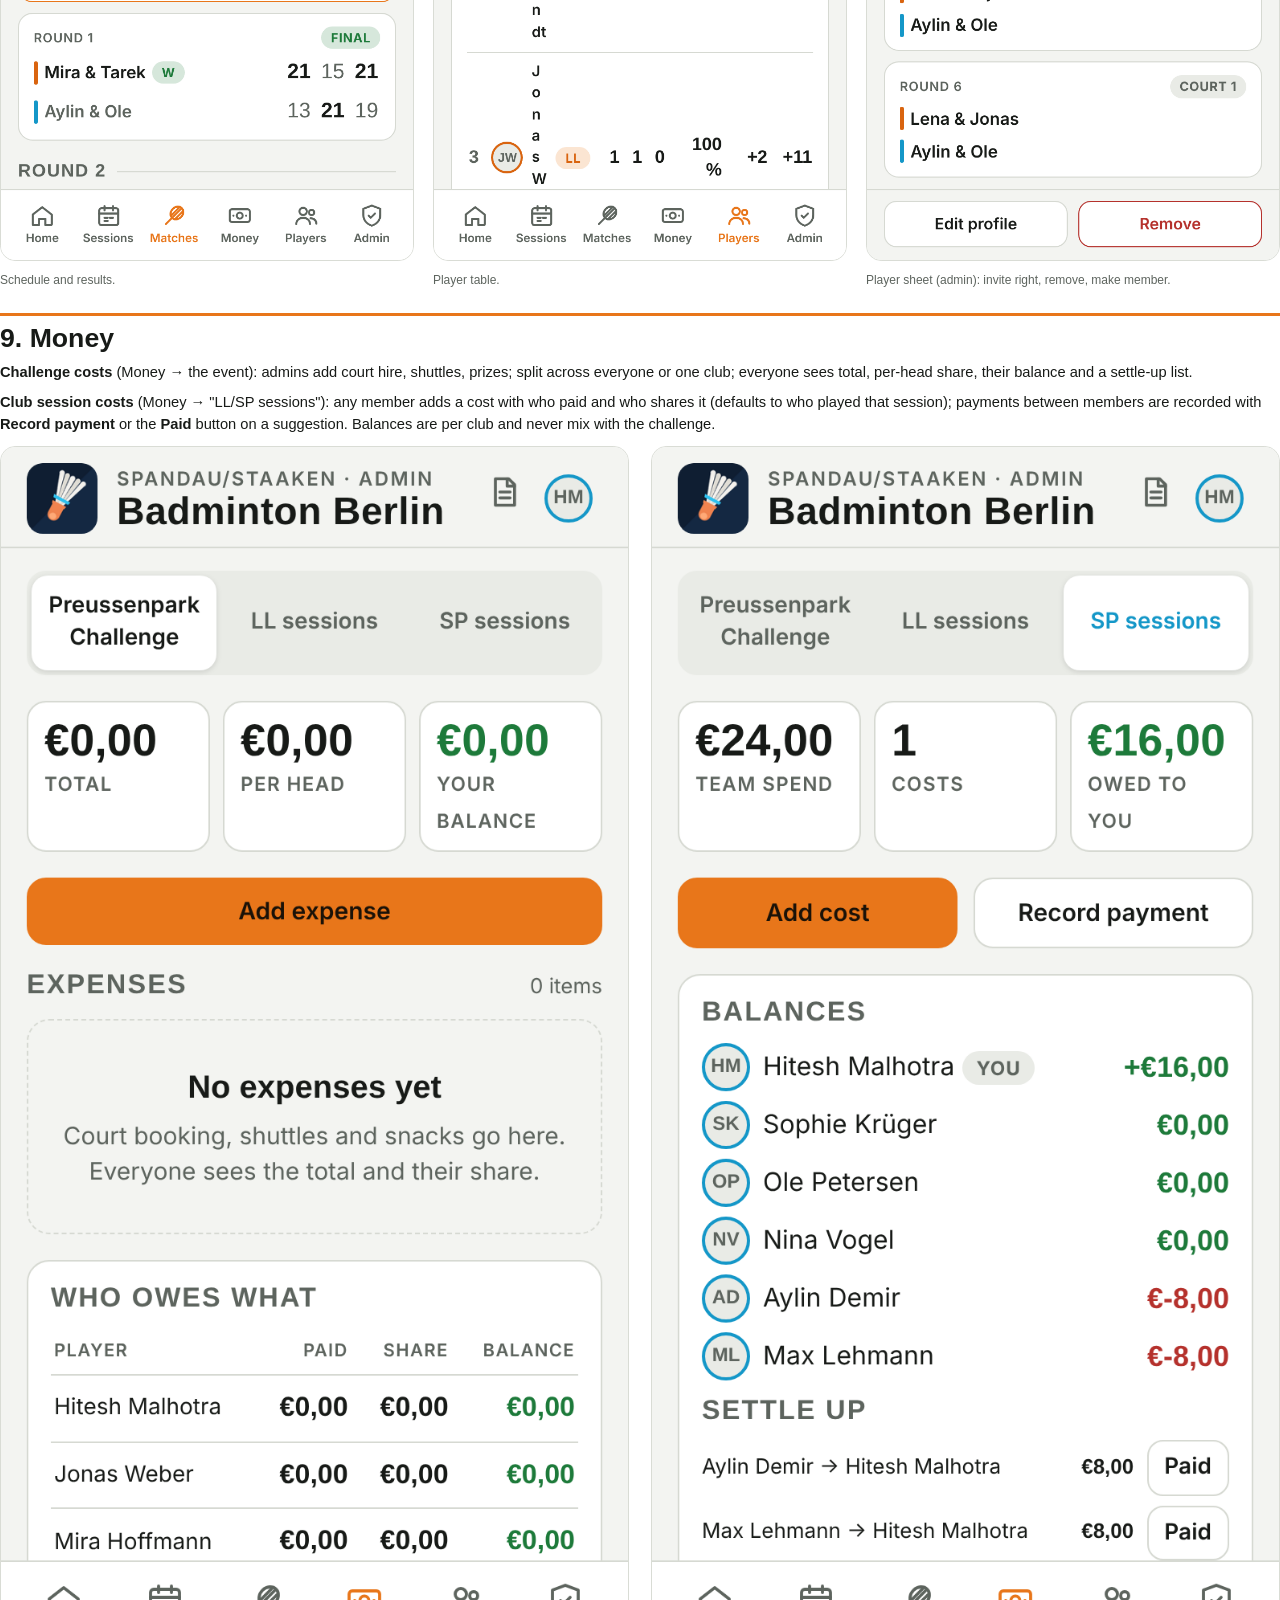
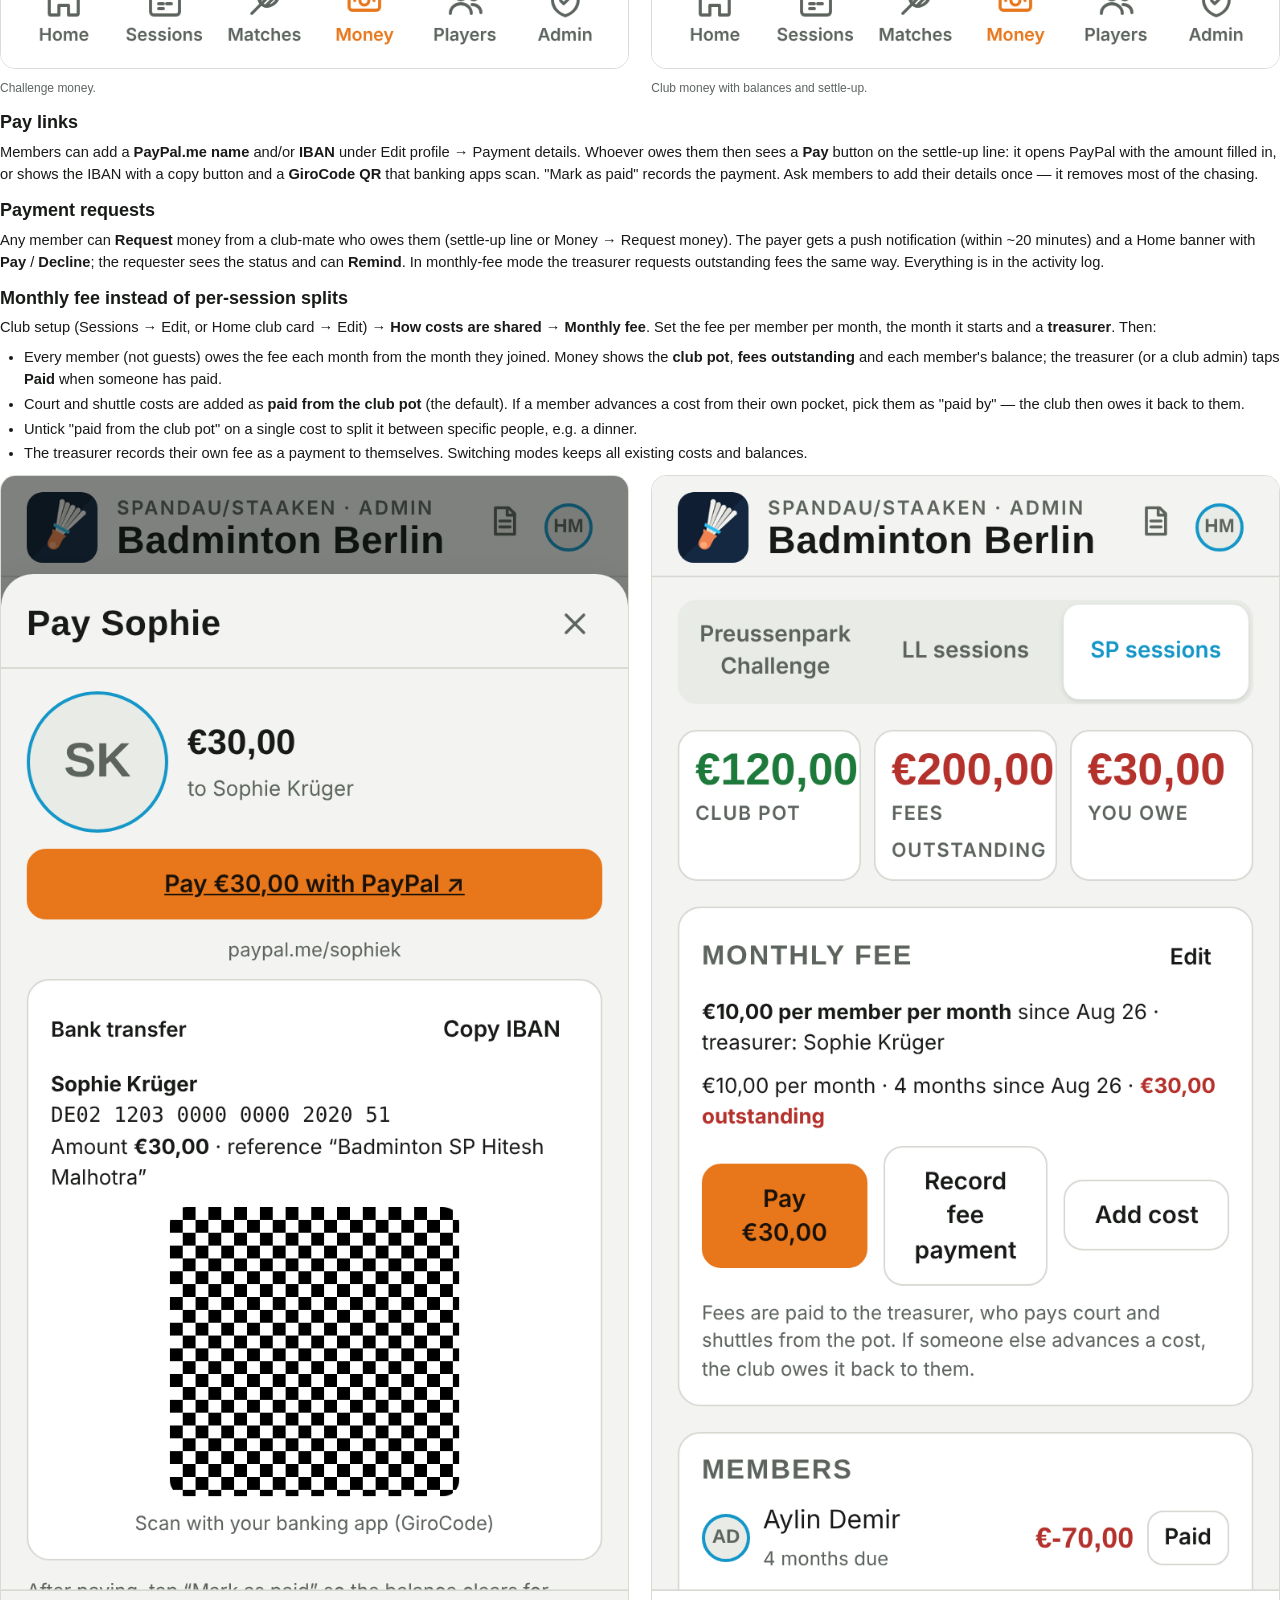
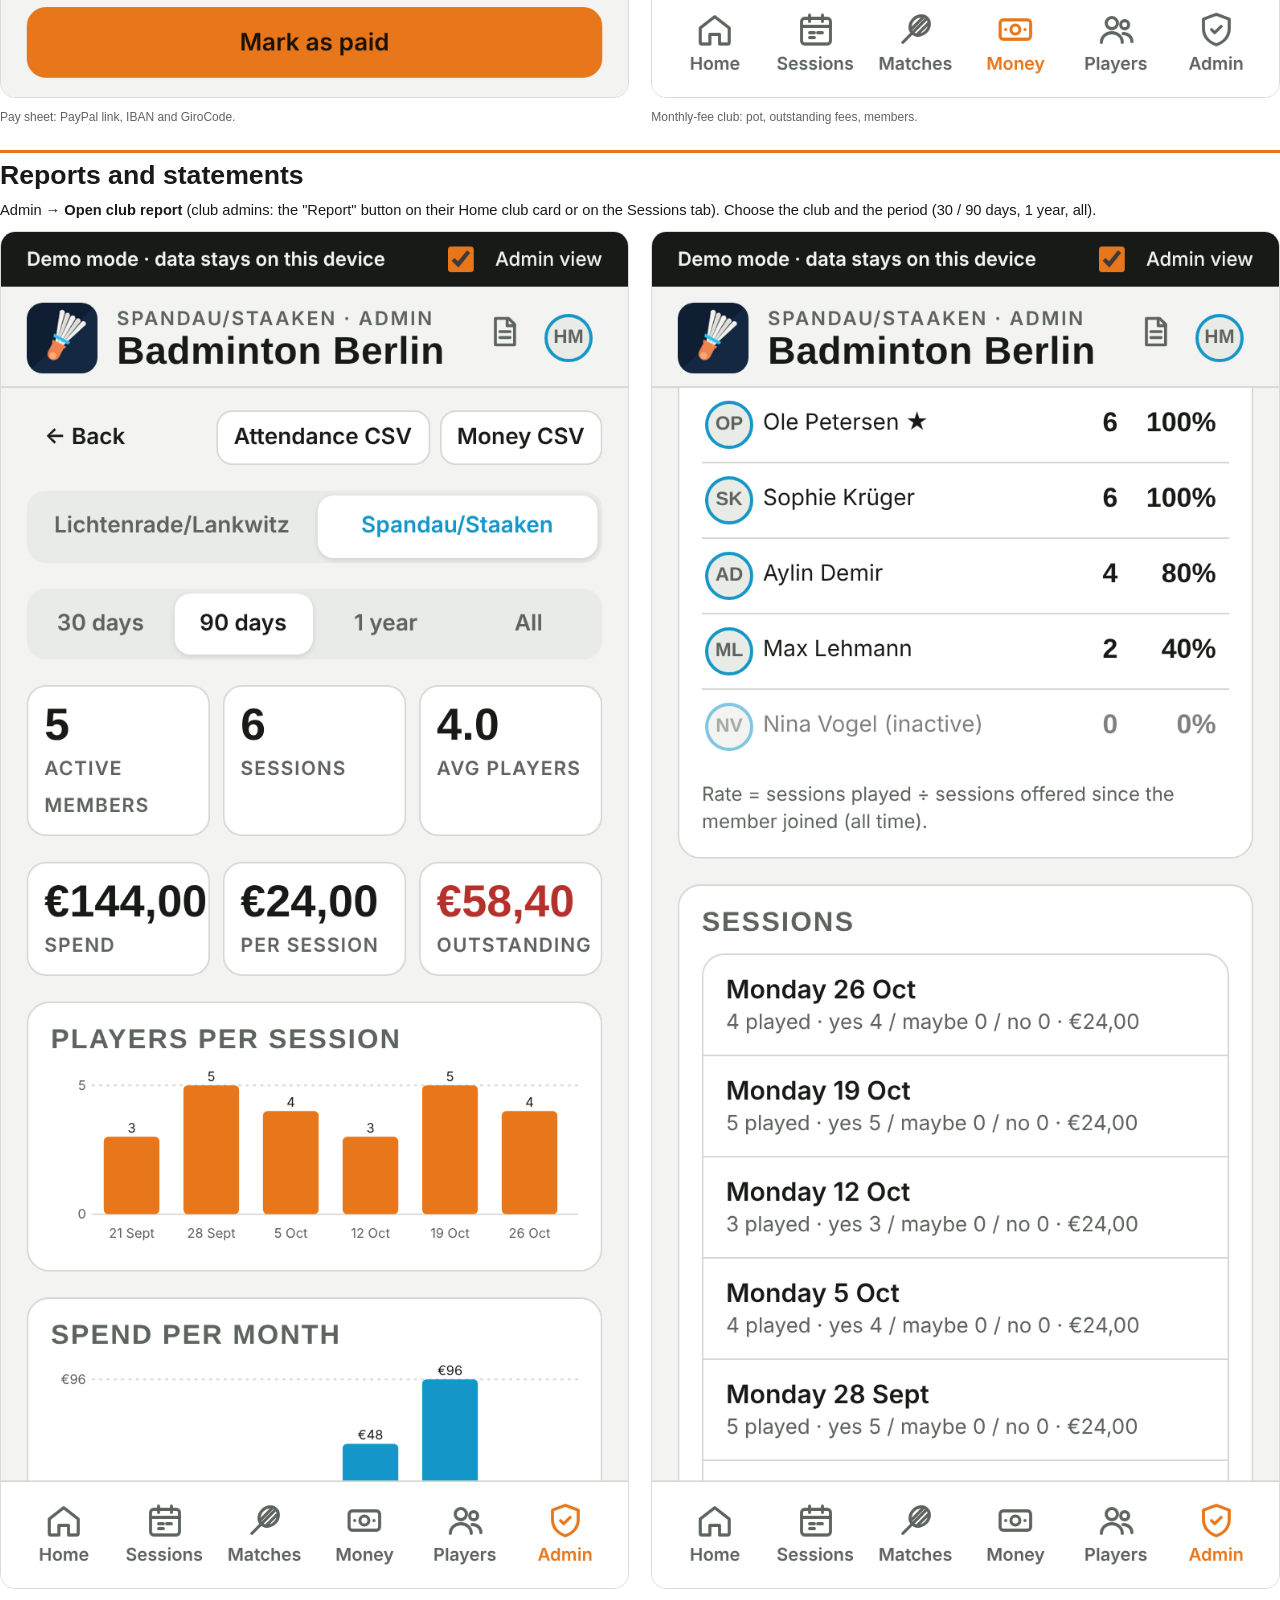
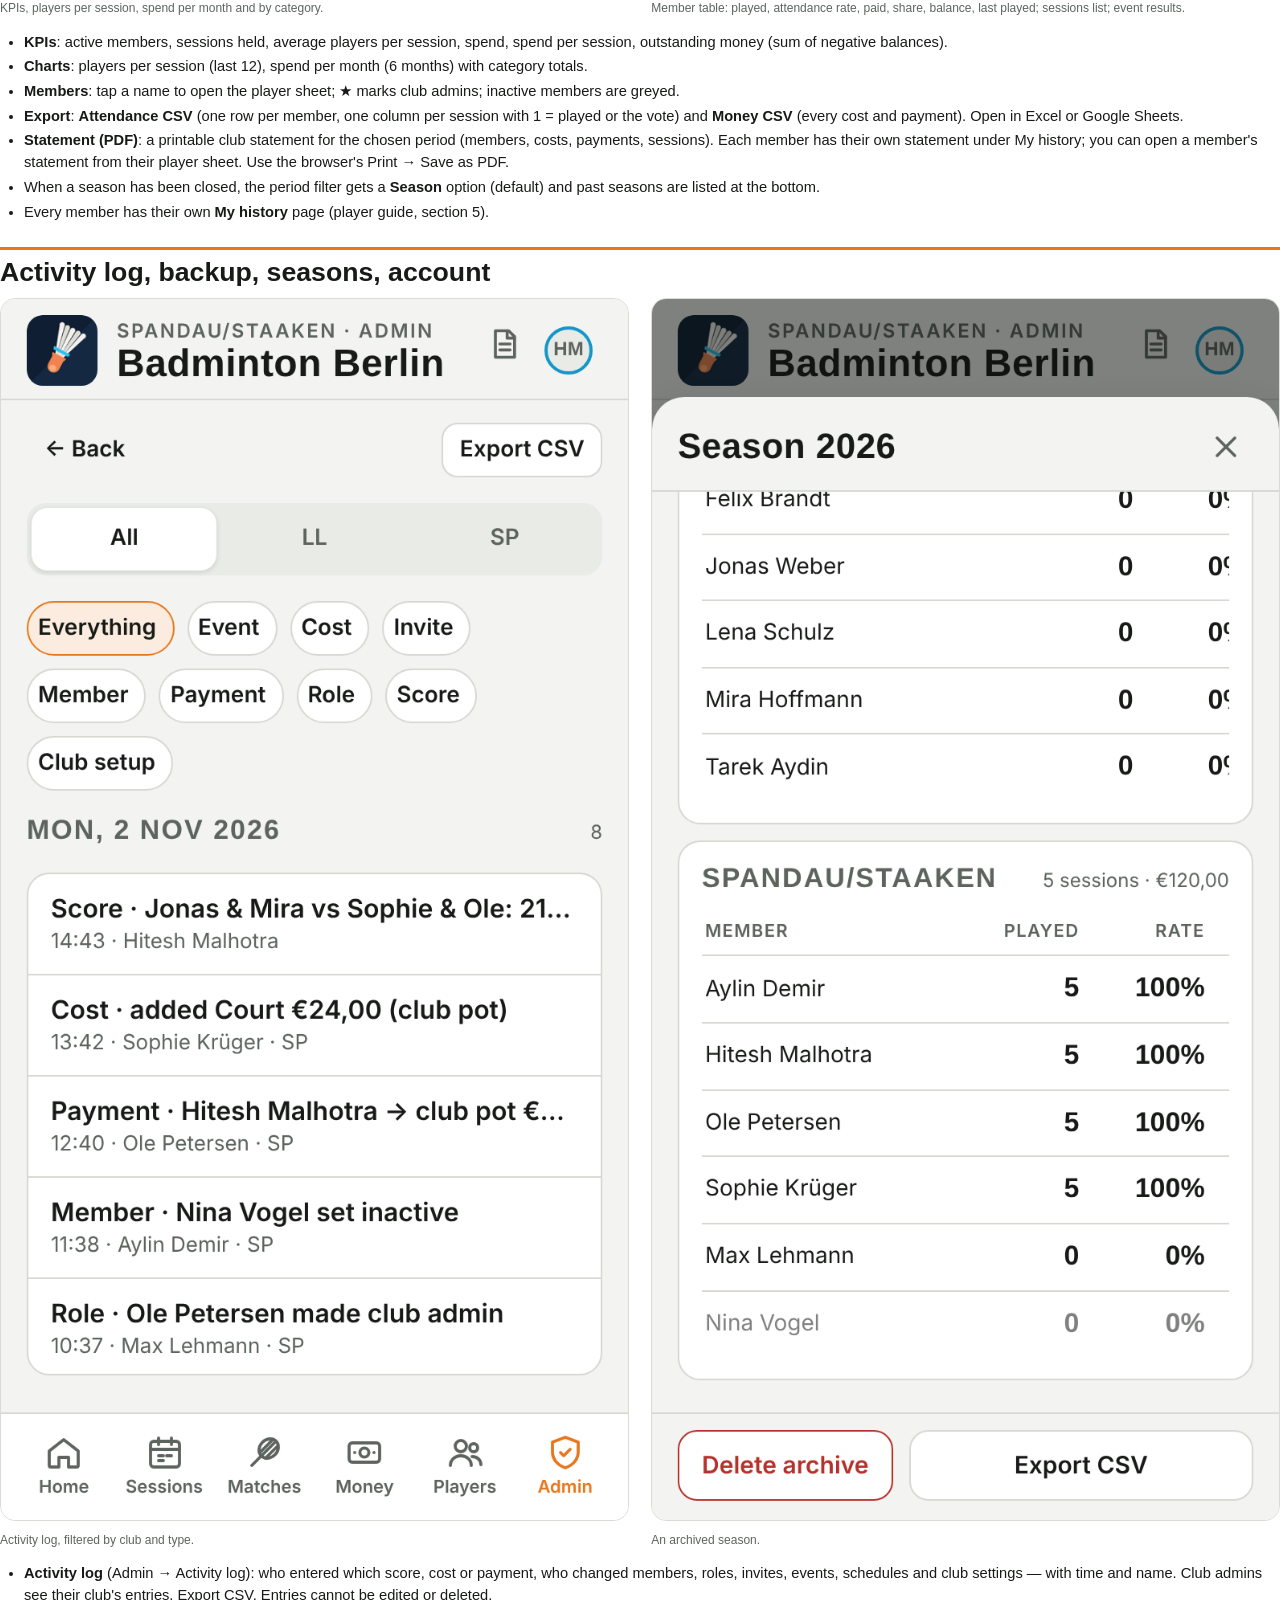
==== commit 227b6db9: "Final votes with change requests to club admins; session games generator (rotation, shuffle, live av" ====
--- a/docs/admin-guide.html
+++ b/docs/admin-guide.html
@@ -82,6 +82,8 @@
 <h3>Votes for others and the vote deadline</h3>
 <ul><li>Open a session (Sessions → <b>Votes</b>) to set Yes / ? / No for any member who couldn't vote themselves — also after the deadline. Each change is in the activity log.</li>
 <li>Club setup → <b>Attendance</b>: <i>Members tap “I'm in”</i> (default) or <i>Everyone is in by default — tap “Can't” to opt out</i>. The policy is printed in the club rules and in the in-app guide, and the weekly reminder is worded accordingly. Event → Edit → <b>Participation</b> offers the same choice per event (sign-up, or everyone in unless they opt out).</li>
+<li>Club setup → <b>Changing a vote</b>: free until the deadline, or <i>final</i> — members then send change requests, which you see on Home and in the session (Apply / Dismiss). <b>Courts booked</b> is the default for the games generator.</li>
+<li><b>Games</b> (session → Games): tick who is there, courts, rounds → Generate / Shuffle again → Save for everyone. Rotation keeps games per player equal and varies partners and opponents.</li>
 <li>Club setup → <b>Votes / opt-out close</b>: weekday and time (e.g. Saturday 14:00, or Friday 20:00 for an opt-out club). From then on members see "Votes closed" and their own vote; only you can change votes. A single session can get its own deadline under Edit session.</li>
 <li>Members can read the whole workflow in the app itself: the <b>?</b> icon in the header opens "How the app works"; new members see a "New here?" card on Home.</li></ul>
 <h2>6. Events</h2>
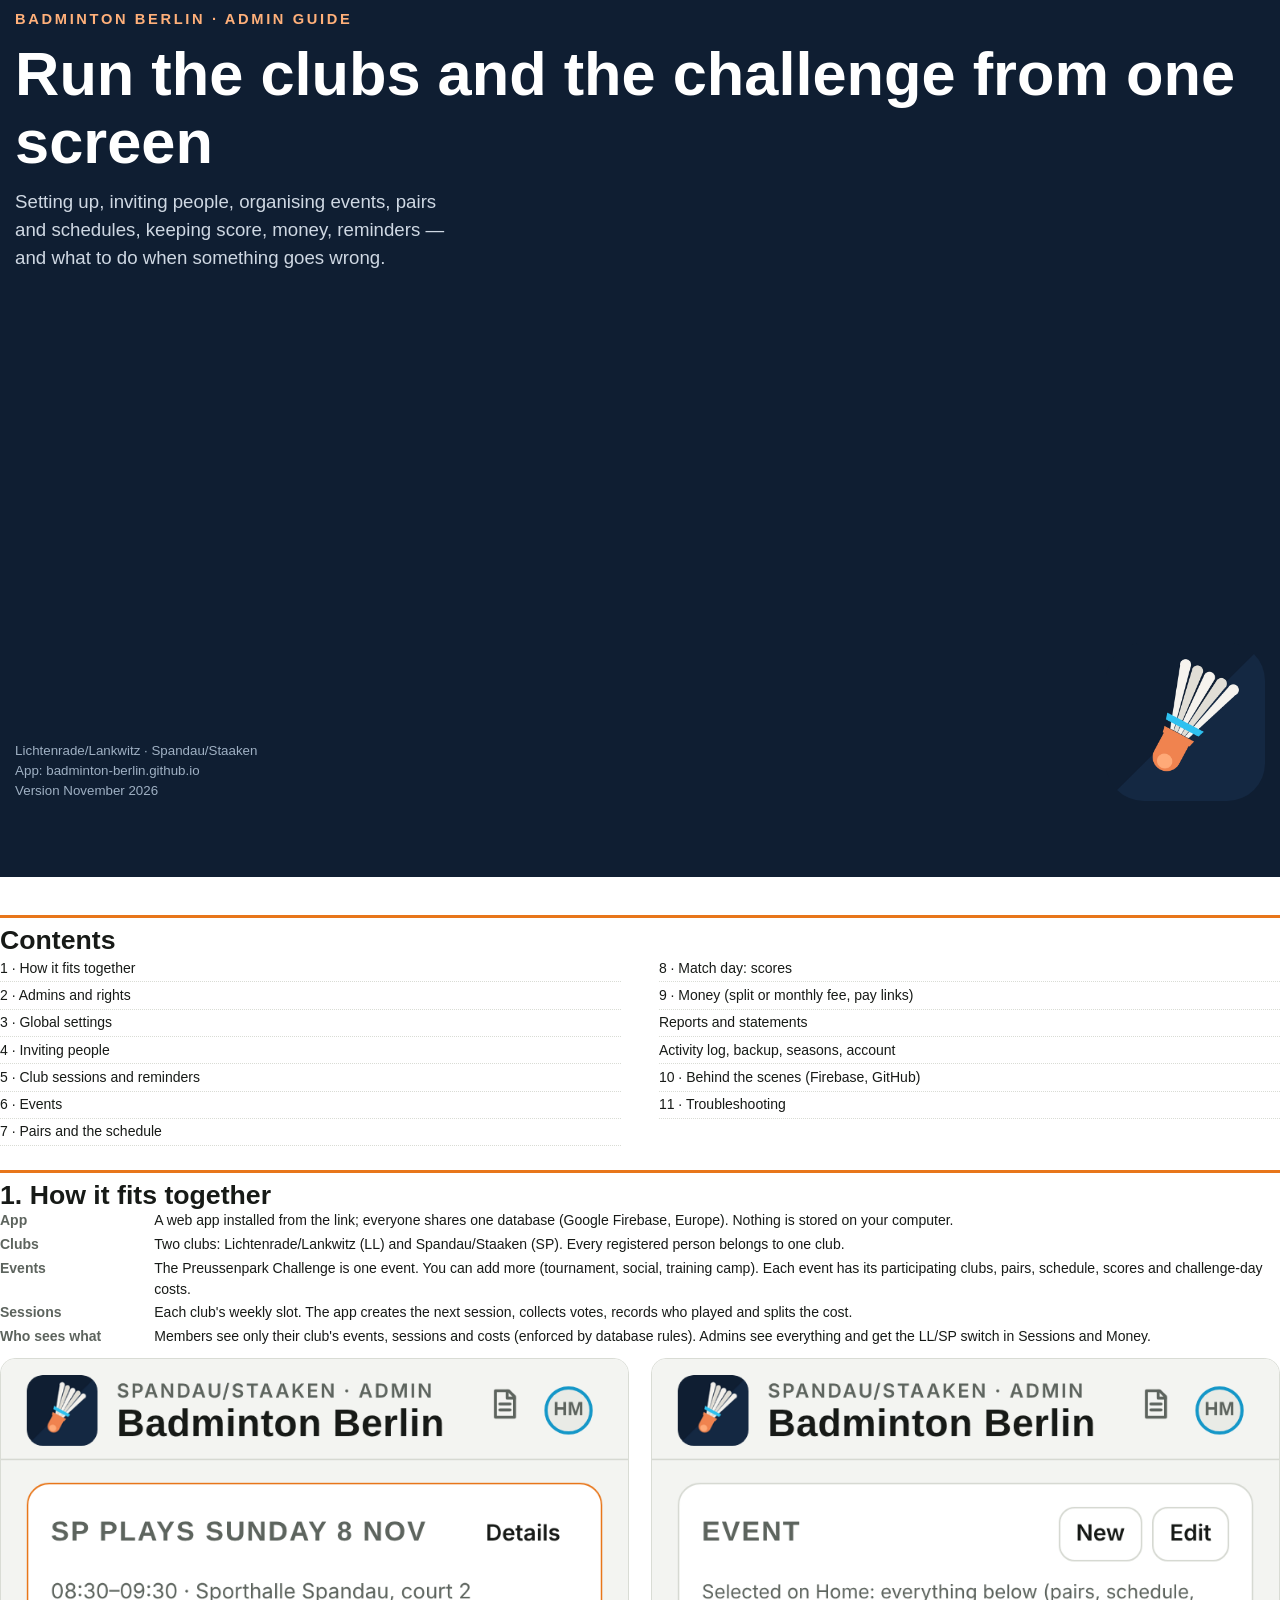
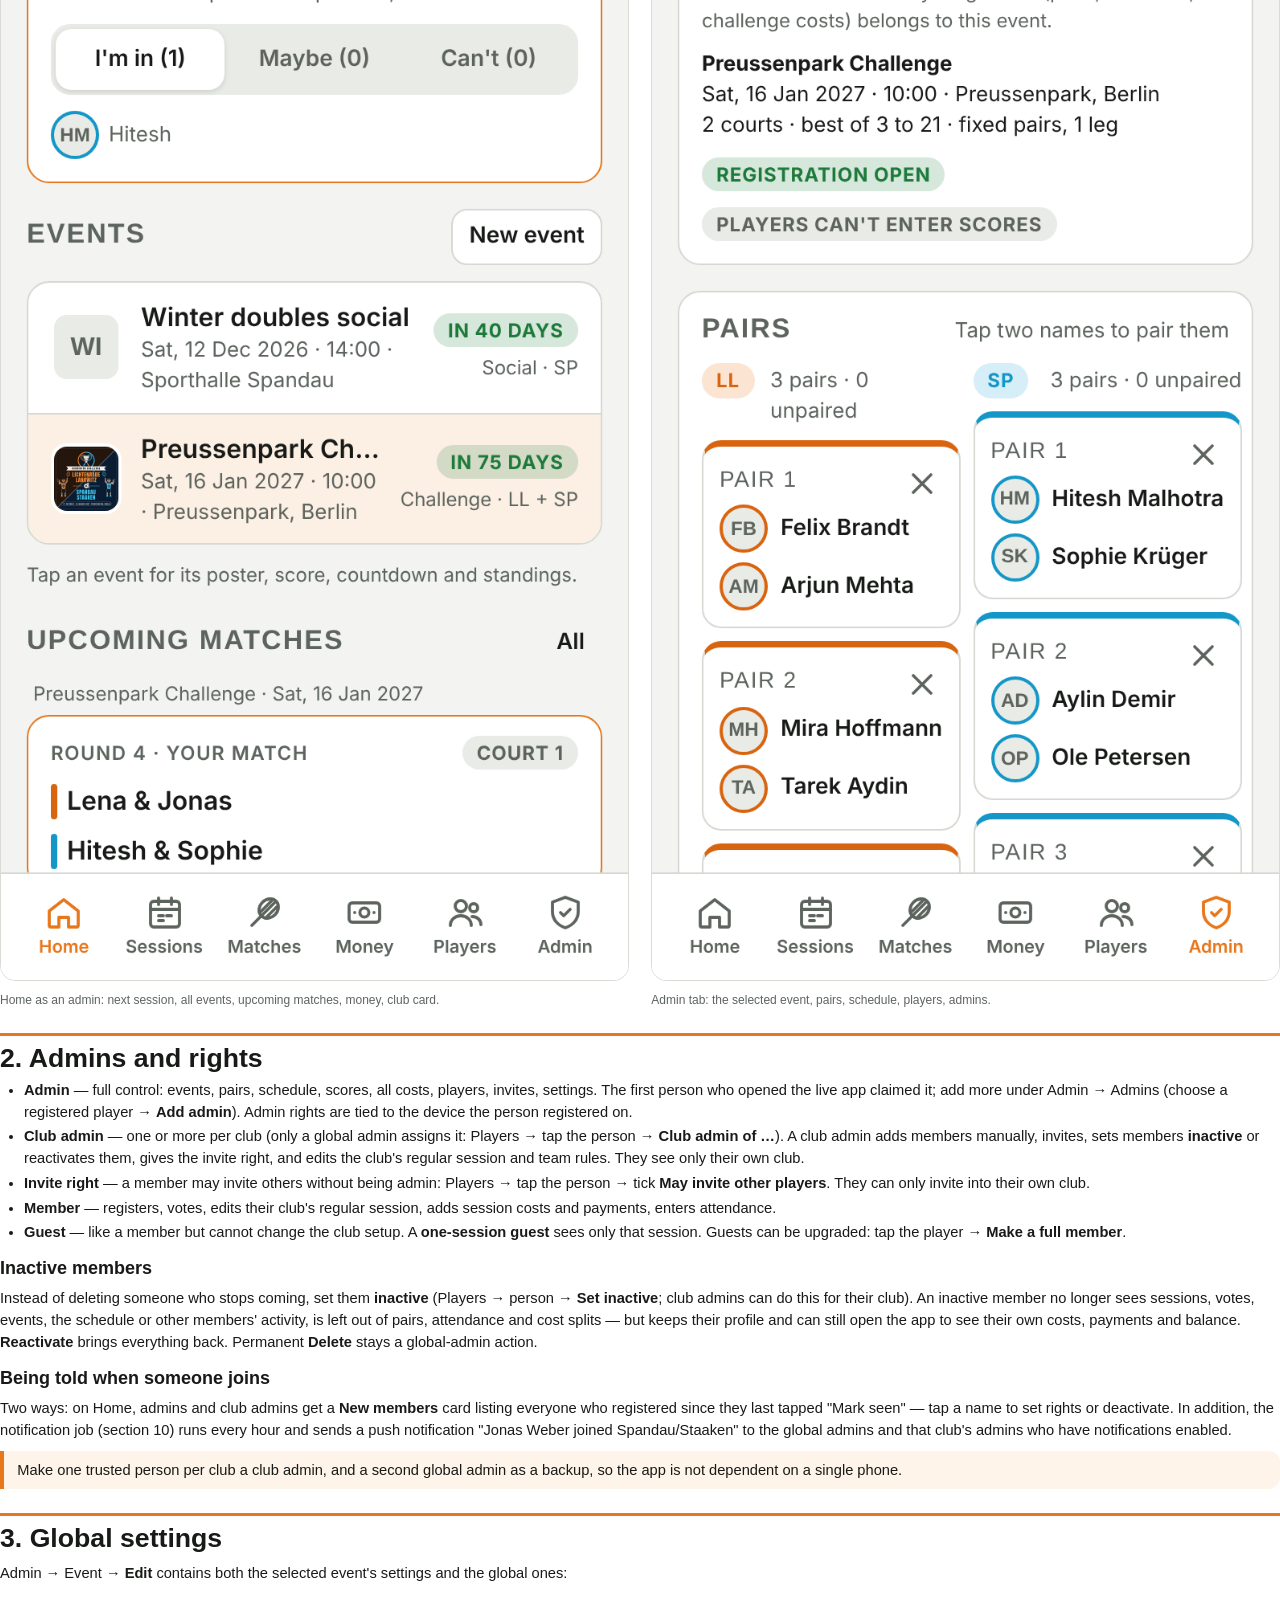
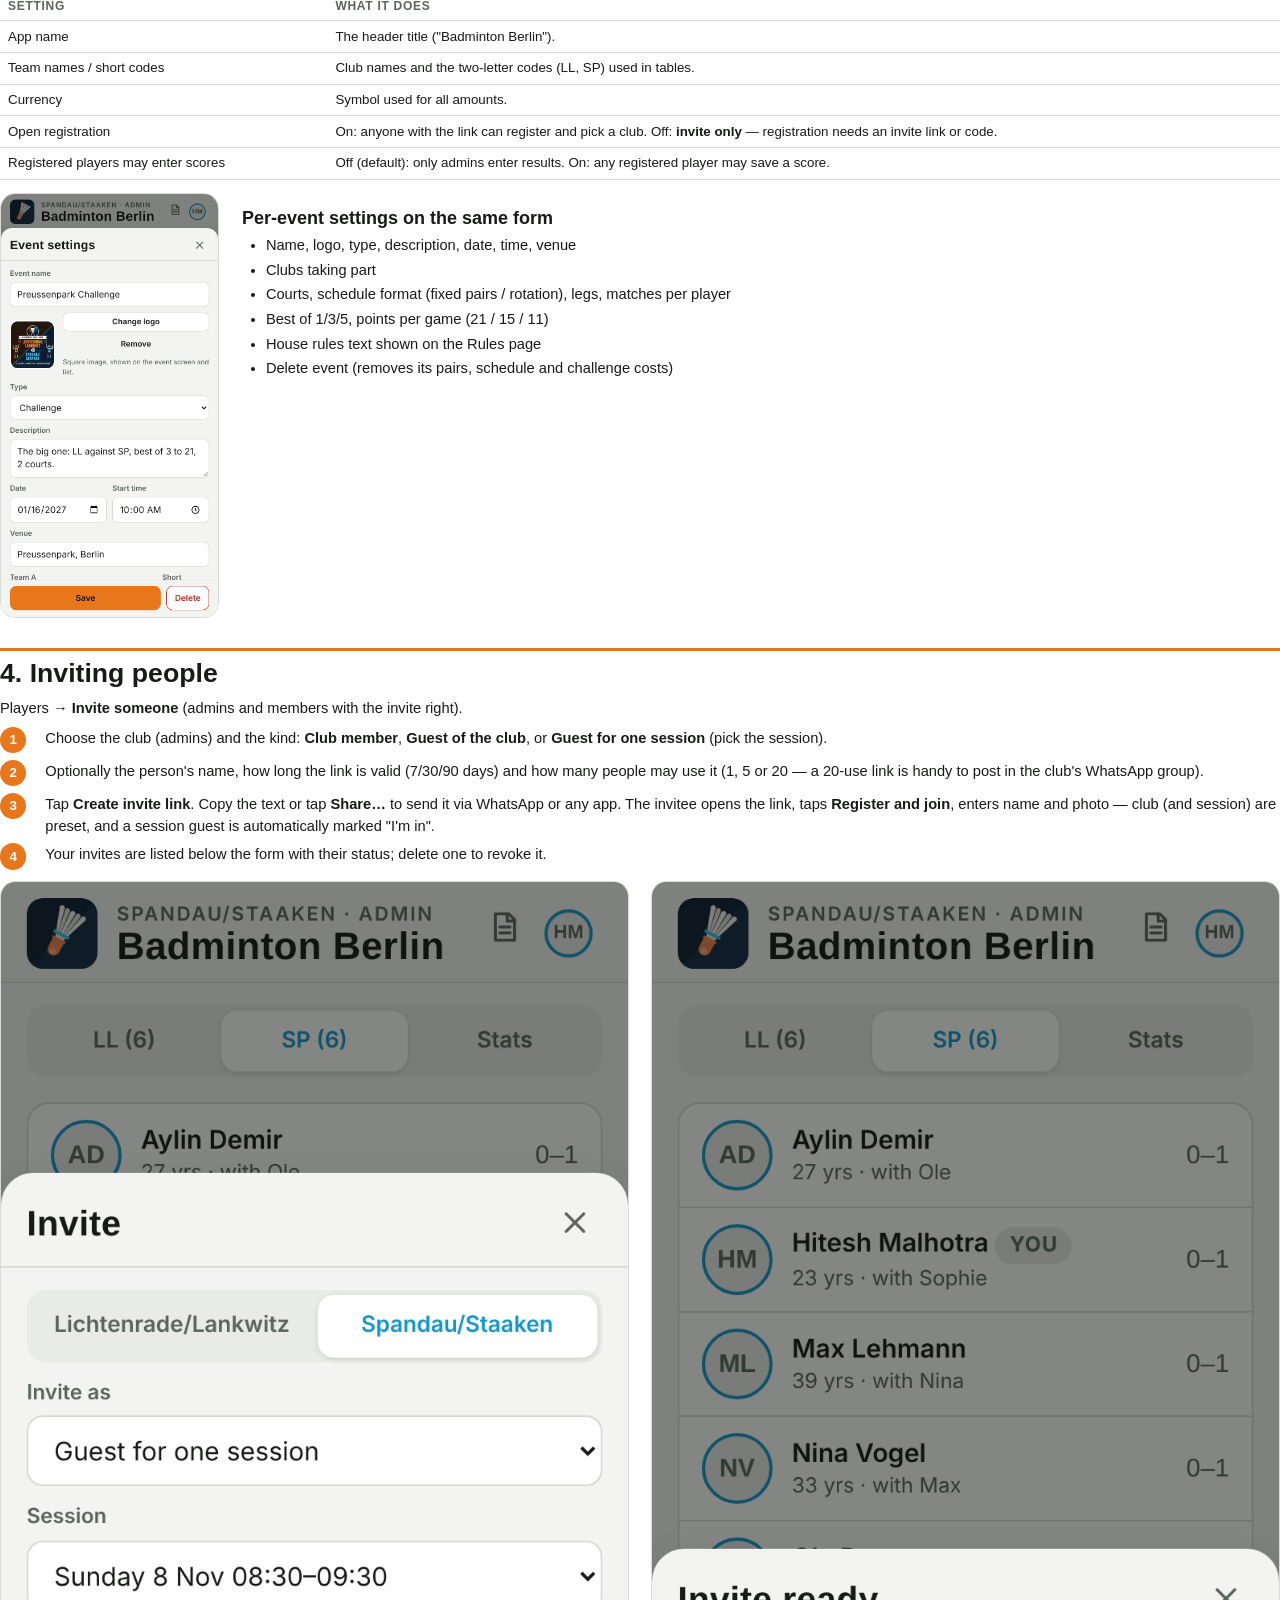
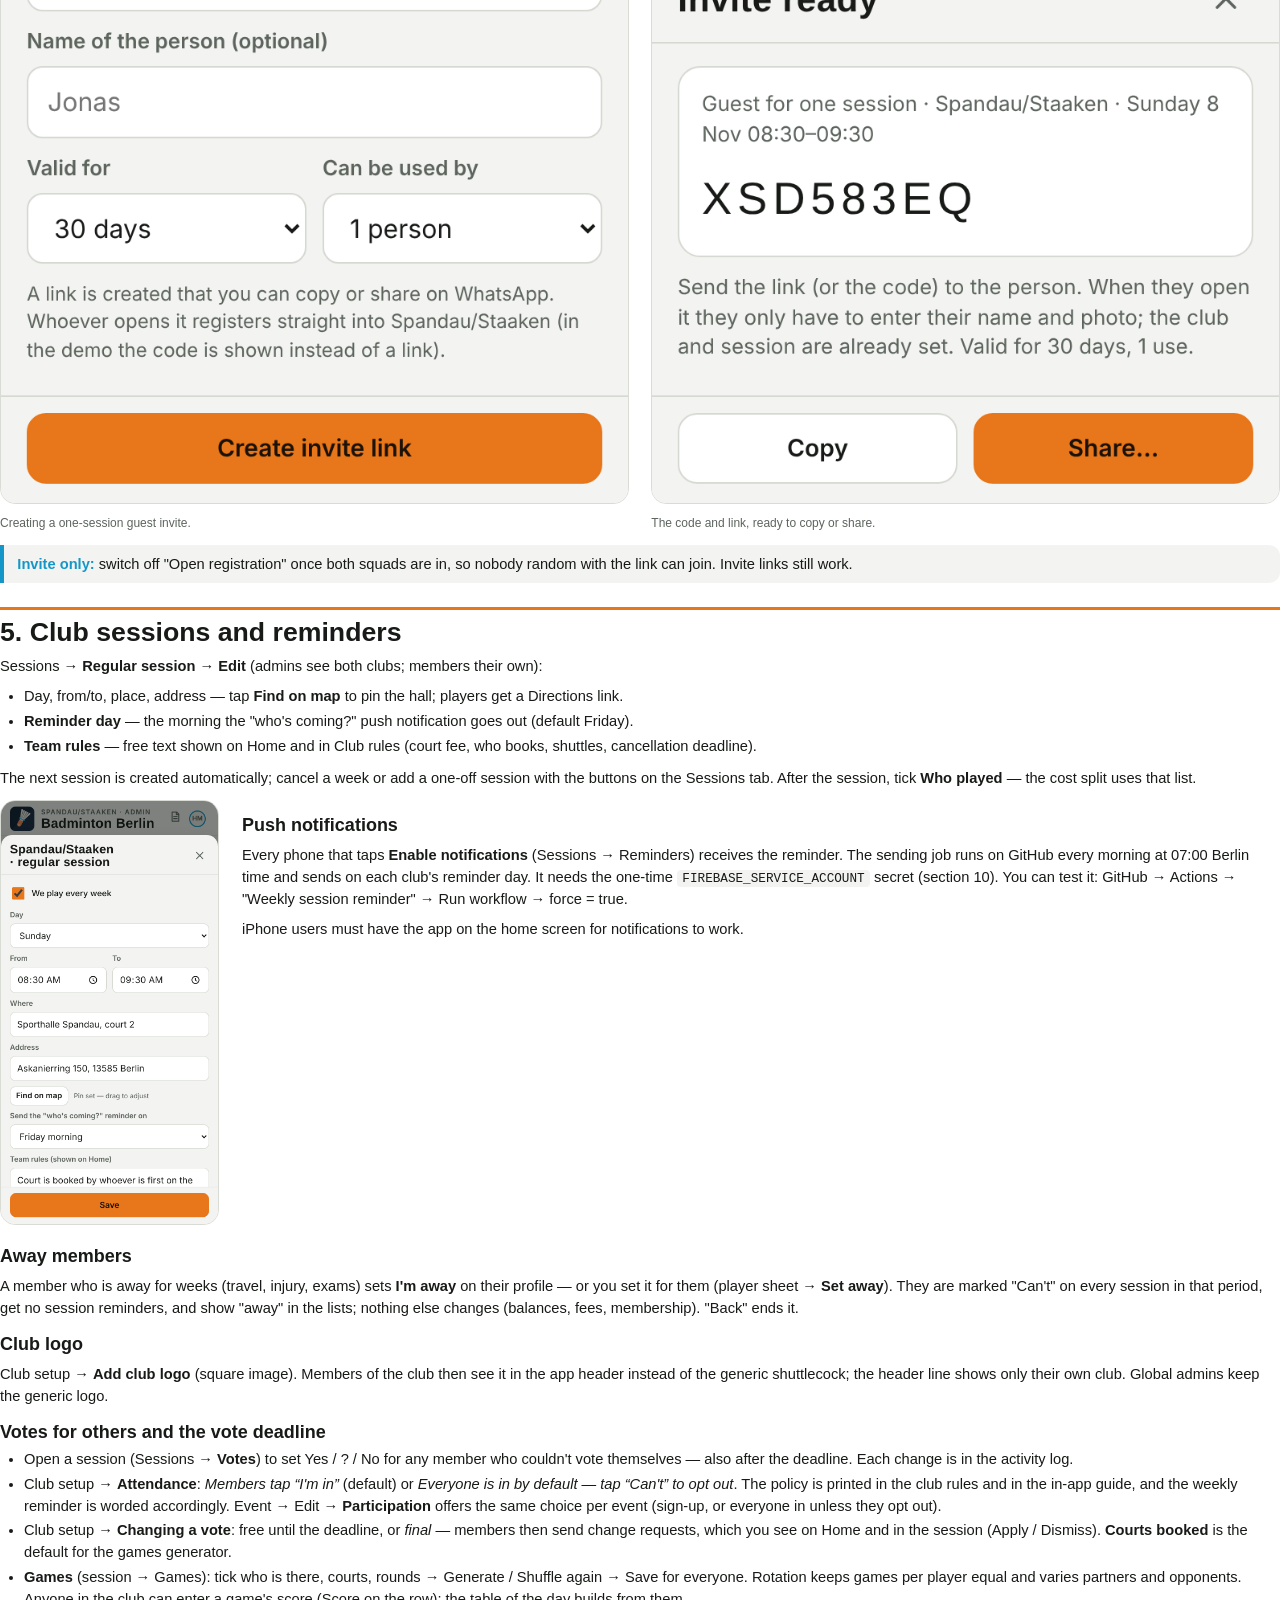
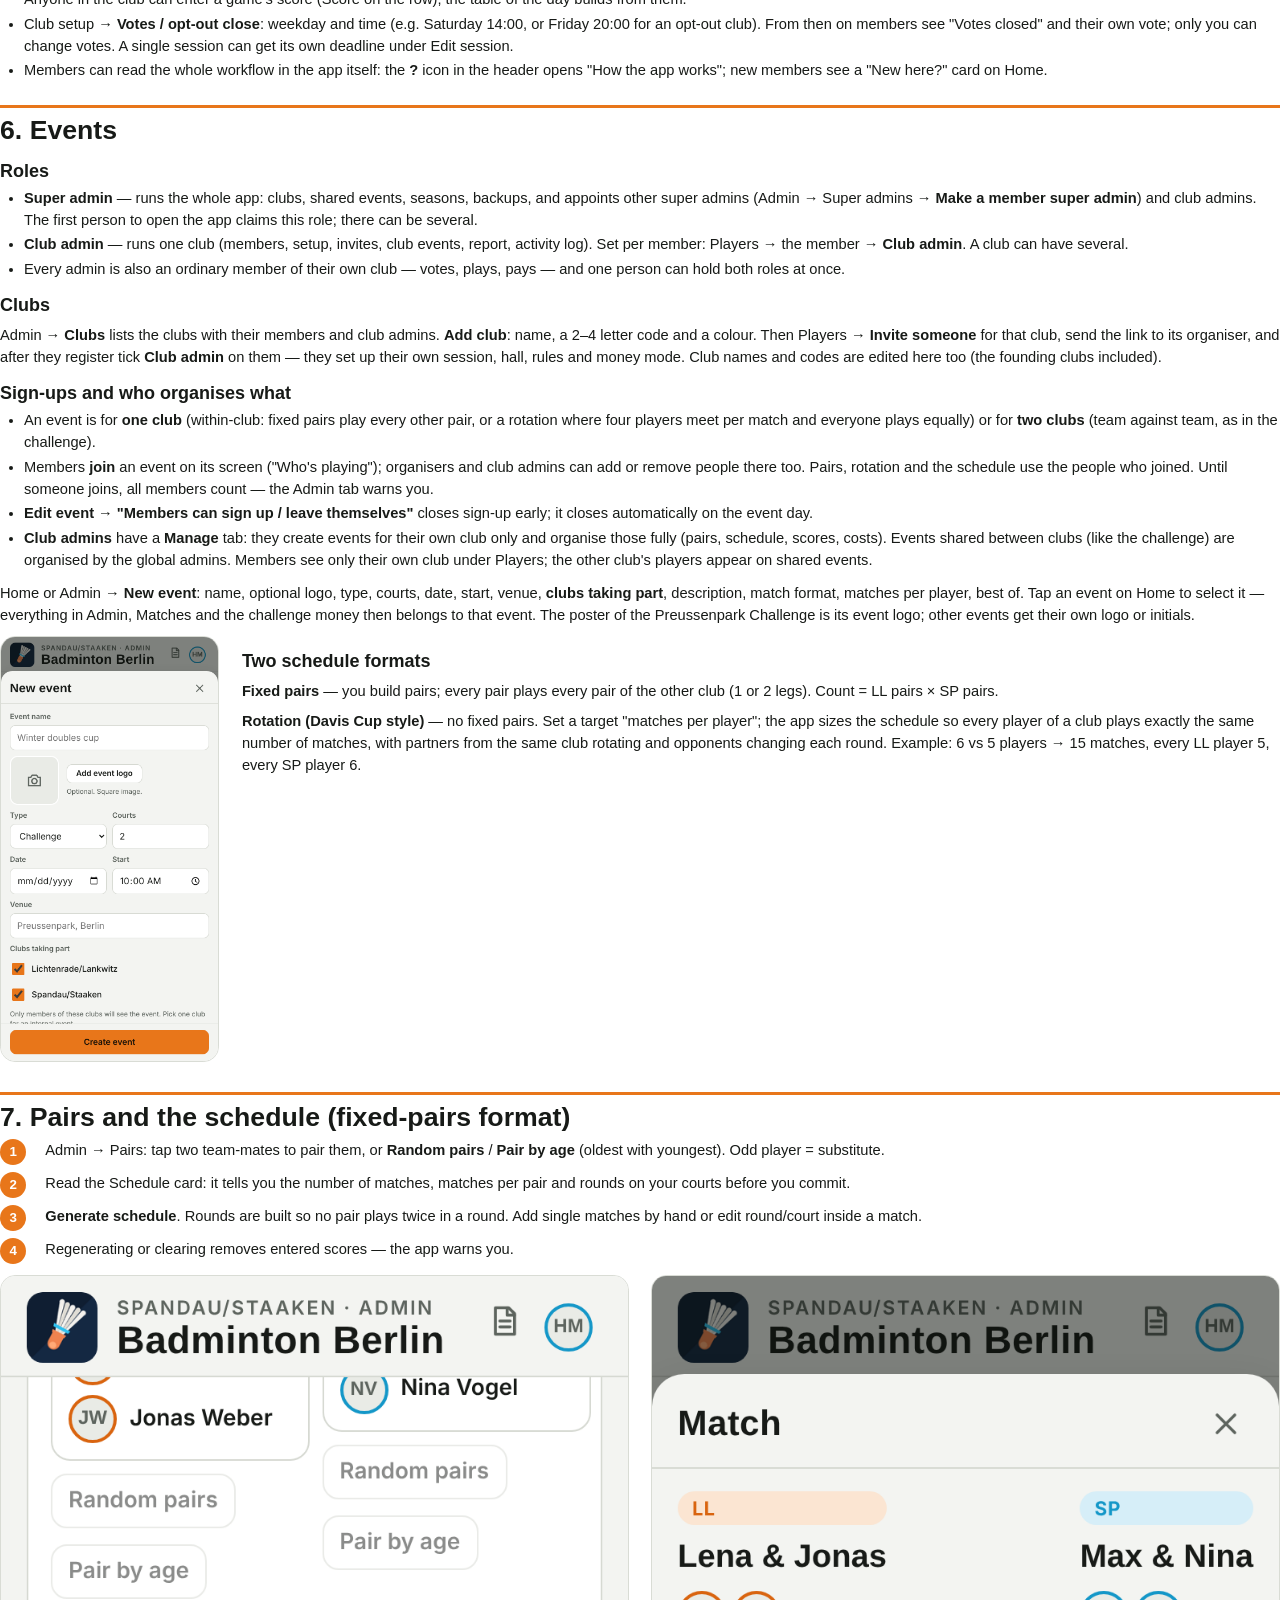
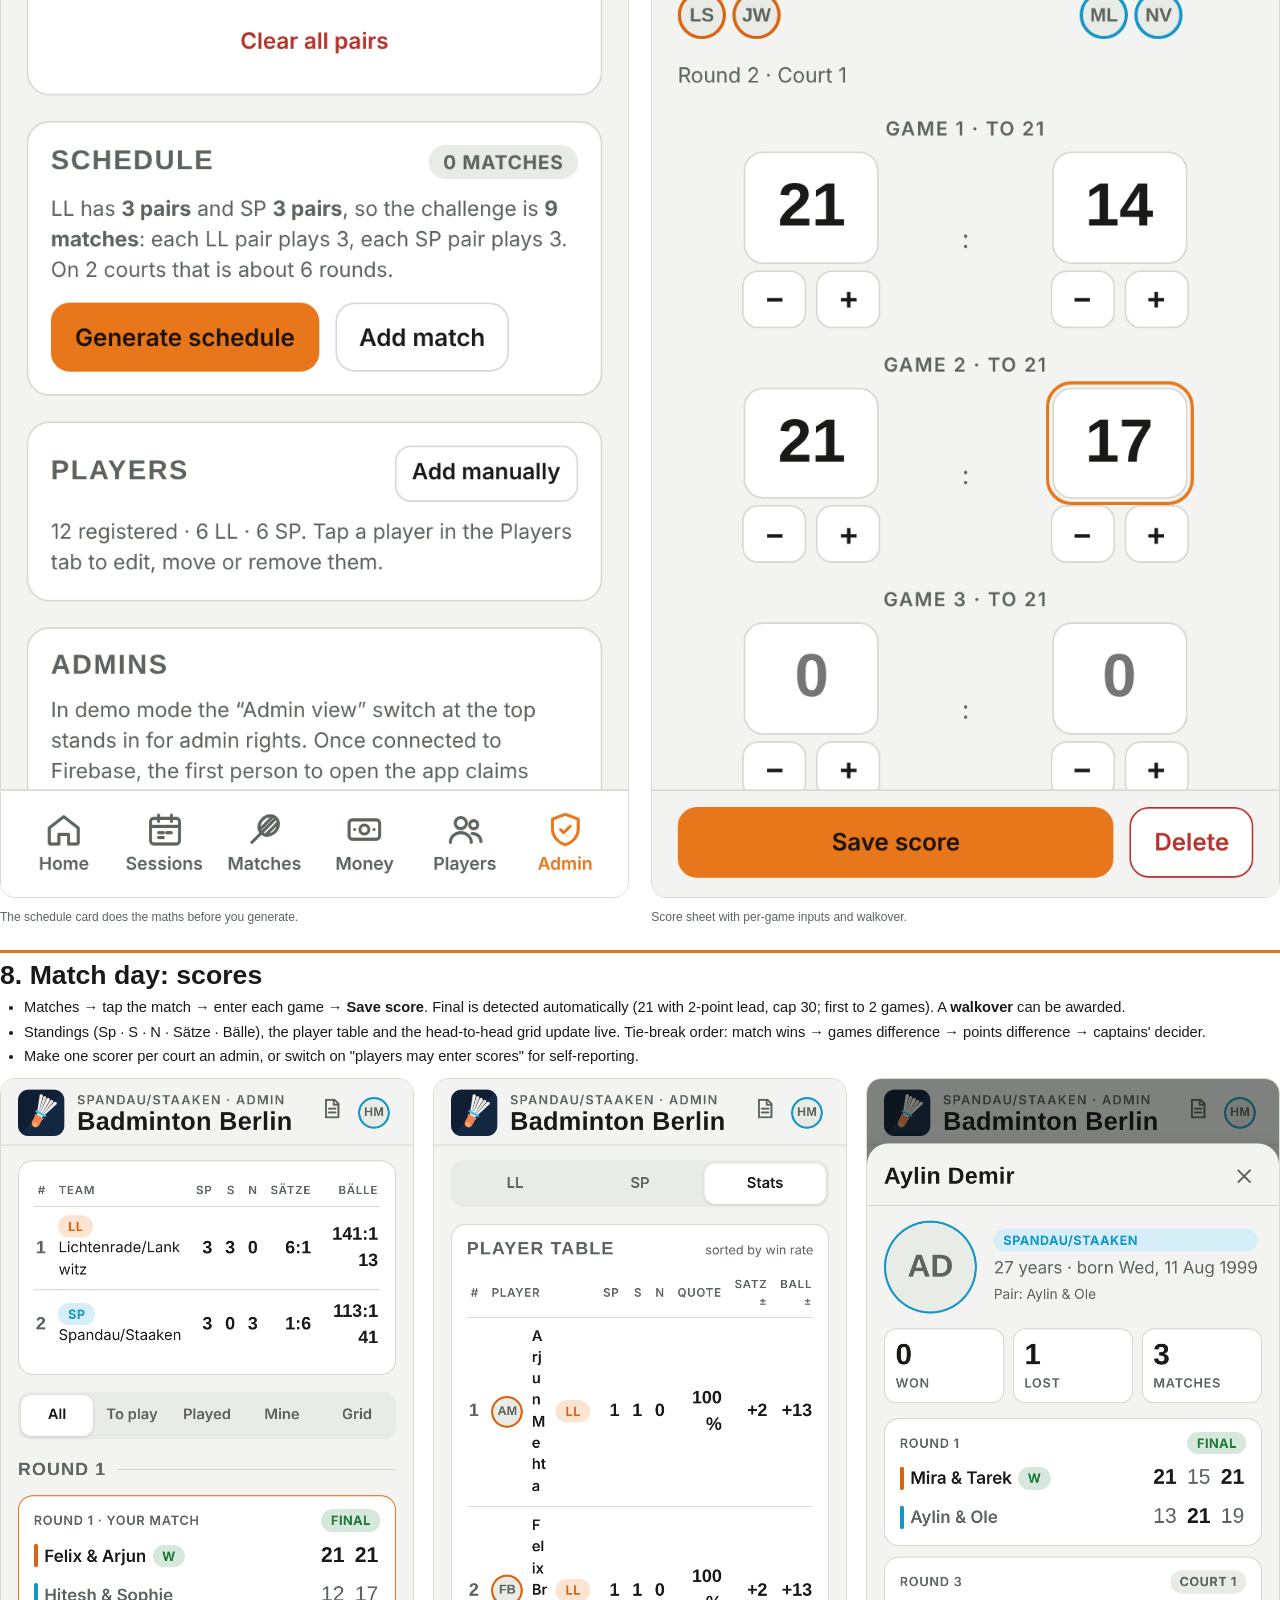
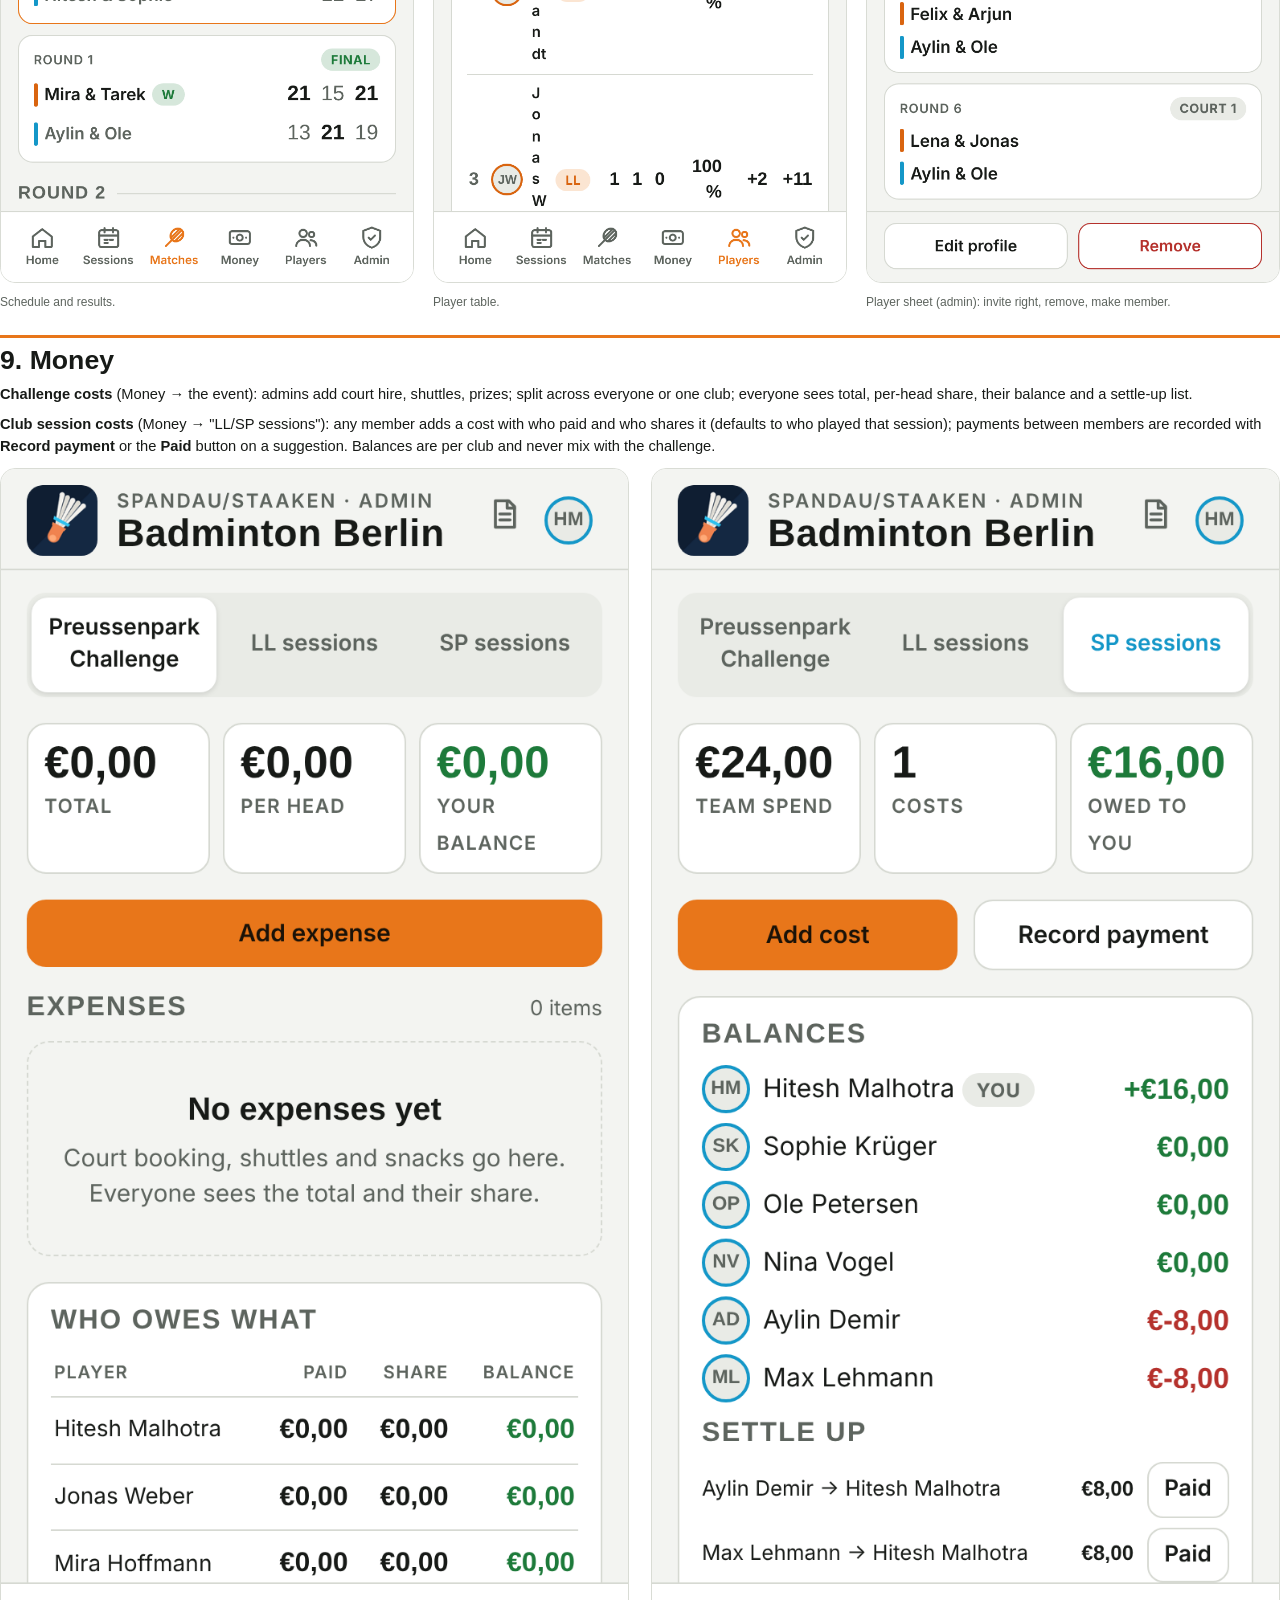
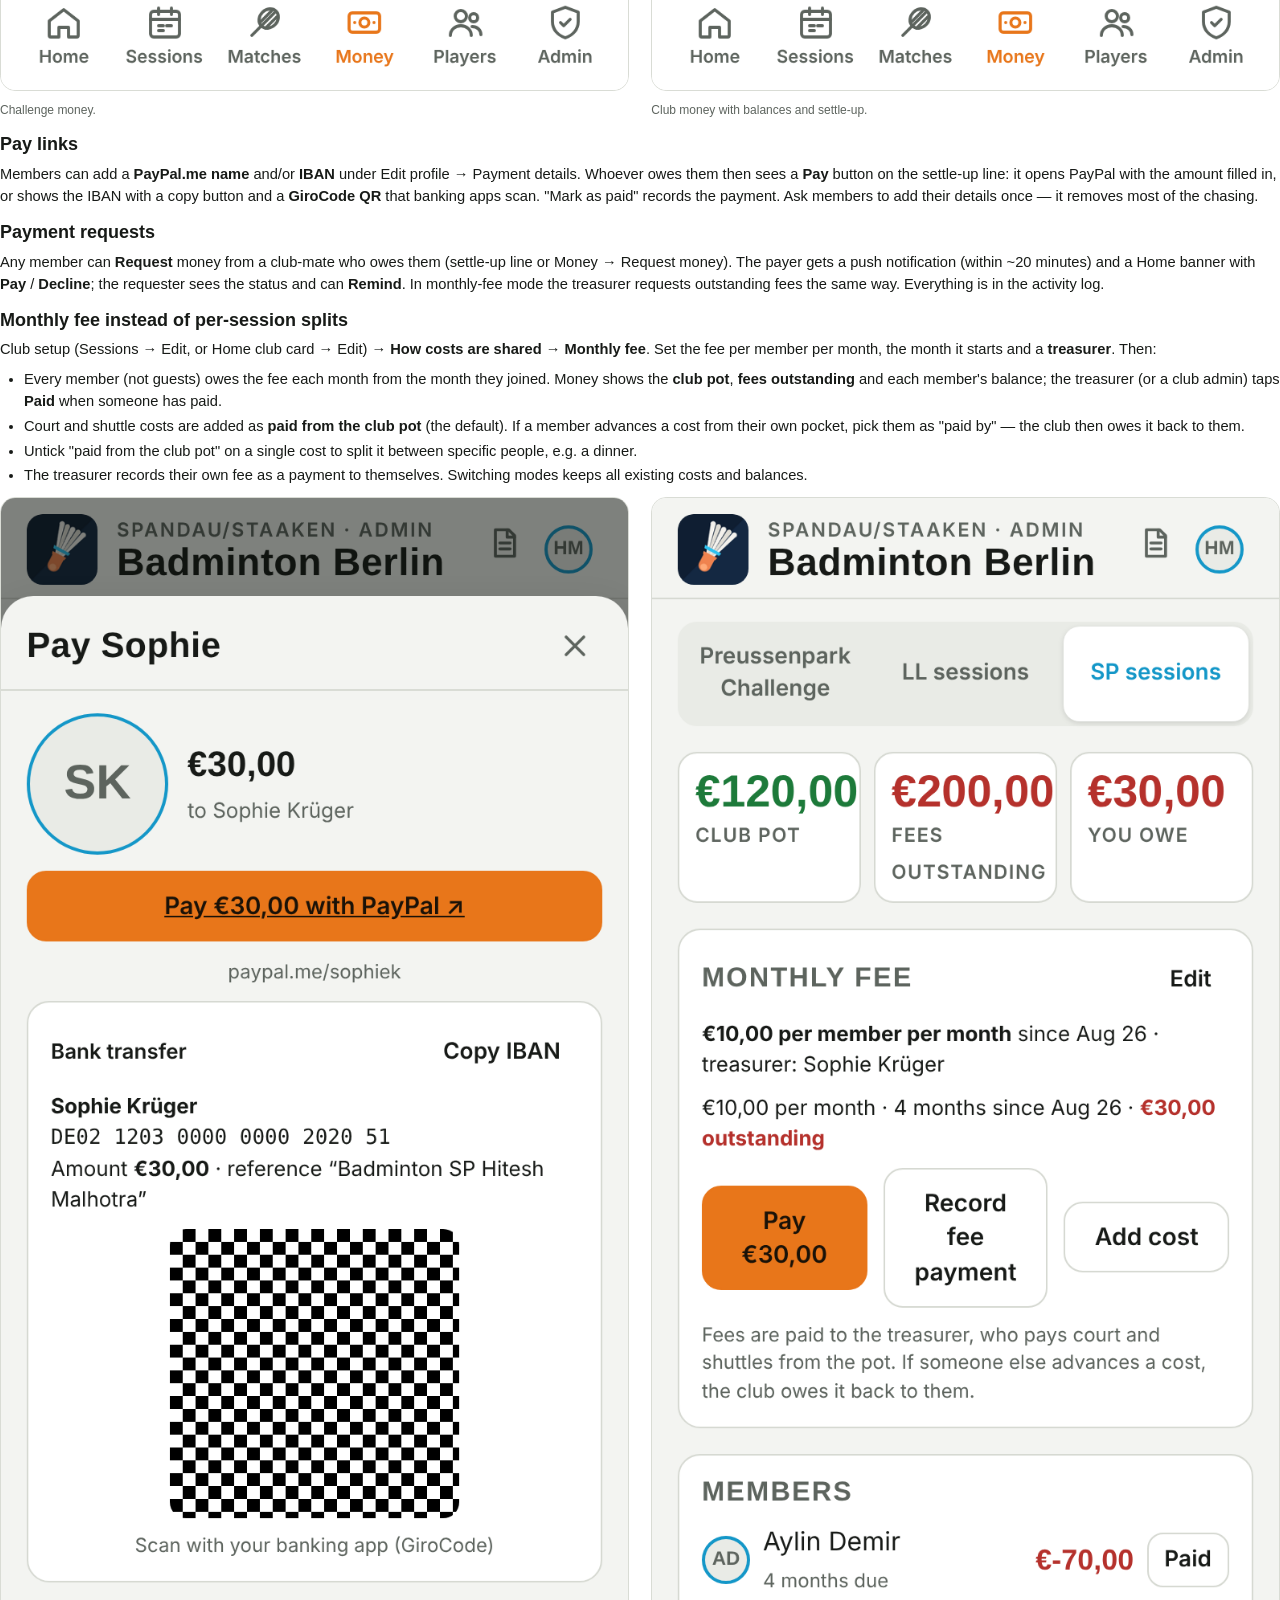
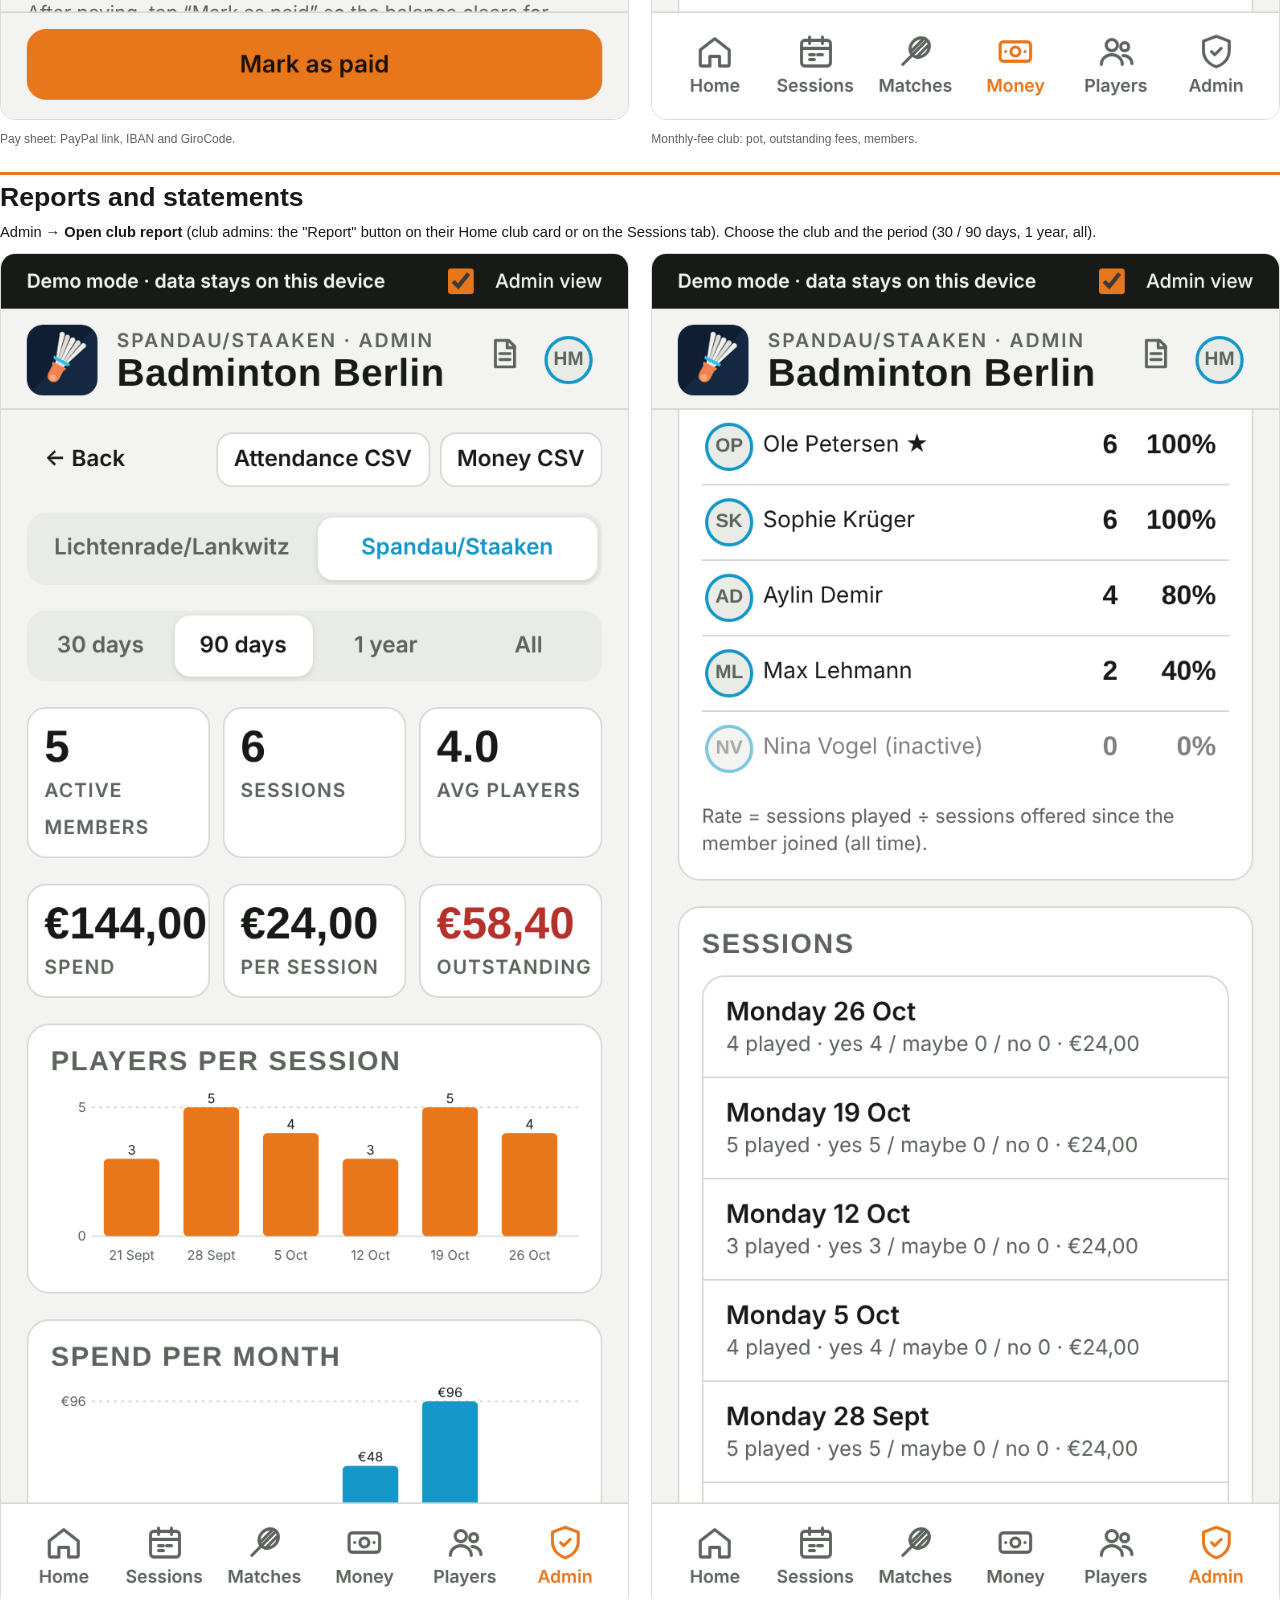
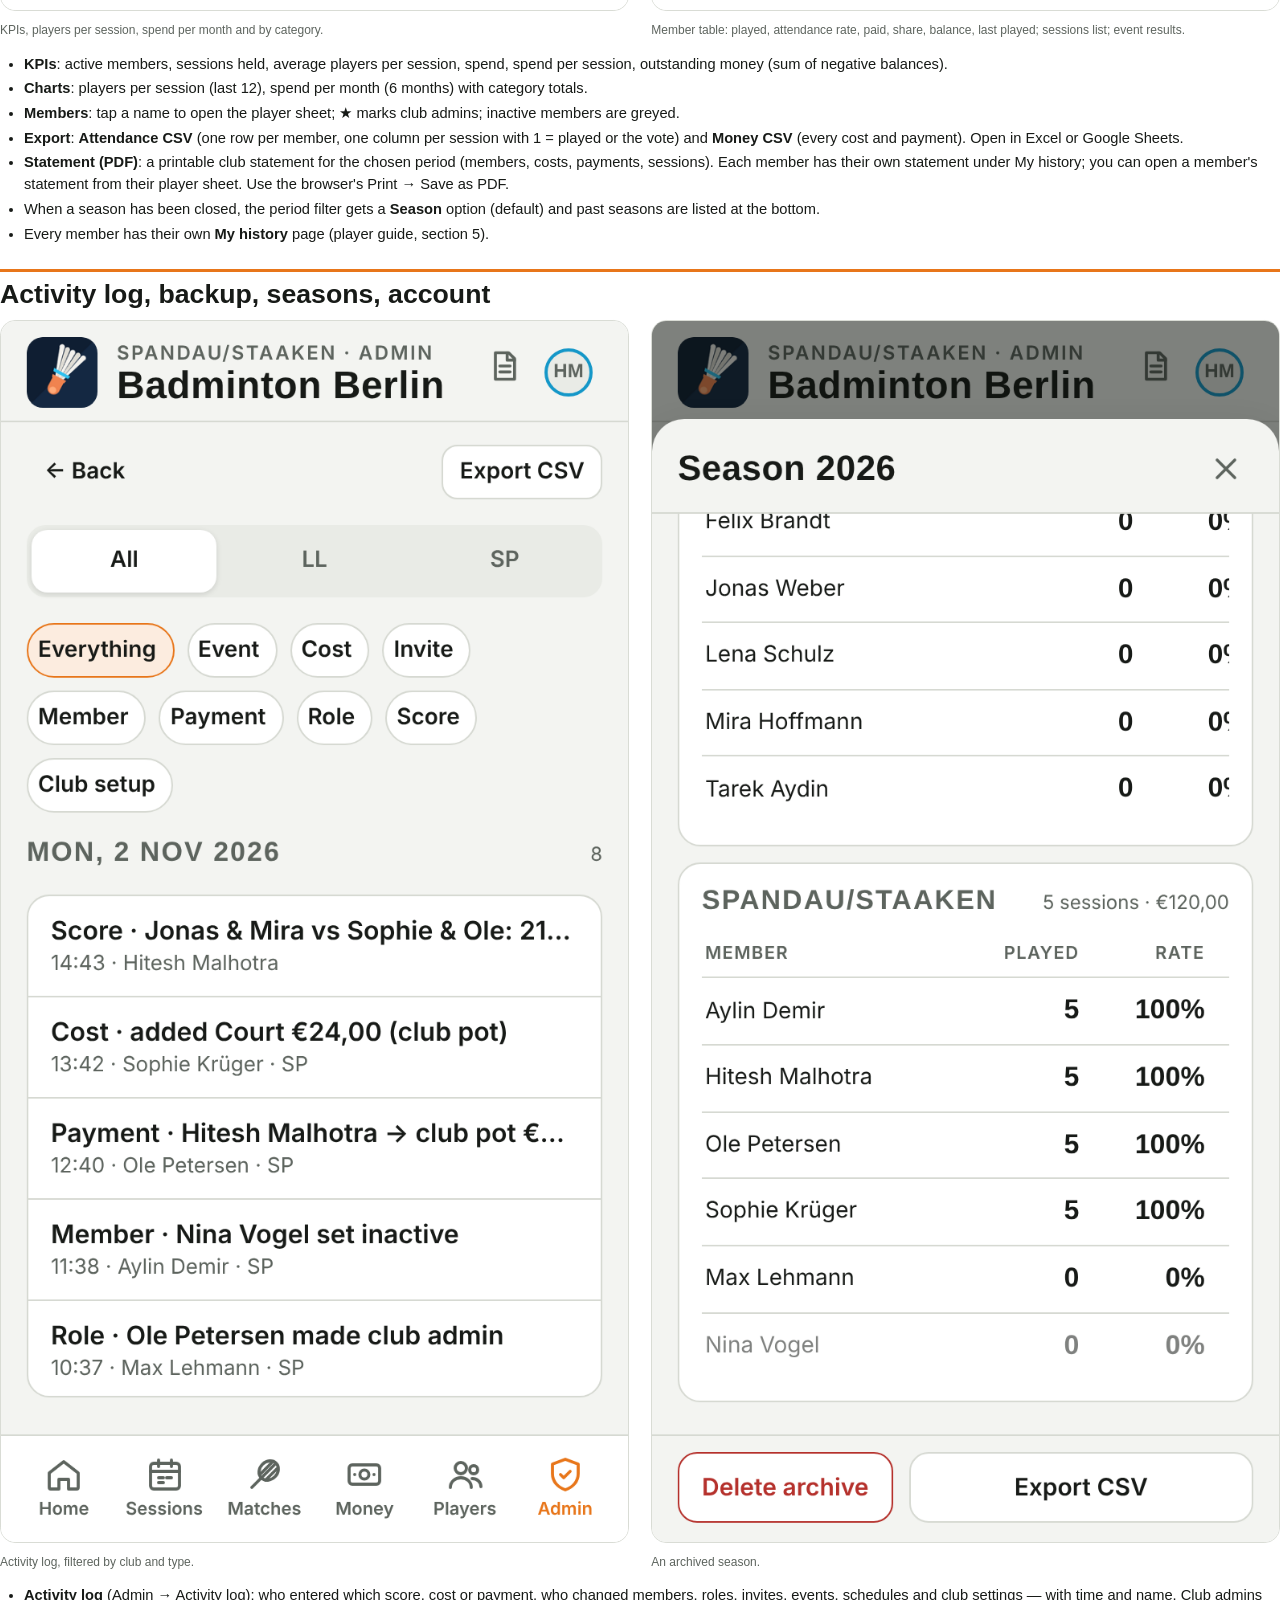
==== commit 8fb7f03f: "Session game scores (per-game, winners, table of the day); store.update uses updateDoc so removed ma" ====
--- a/docs/admin-guide.html
+++ b/docs/admin-guide.html
@@ -83,7 +83,7 @@
 <ul><li>Open a session (Sessions → <b>Votes</b>) to set Yes / ? / No for any member who couldn't vote themselves — also after the deadline. Each change is in the activity log.</li>
 <li>Club setup → <b>Attendance</b>: <i>Members tap “I'm in”</i> (default) or <i>Everyone is in by default — tap “Can't” to opt out</i>. The policy is printed in the club rules and in the in-app guide, and the weekly reminder is worded accordingly. Event → Edit → <b>Participation</b> offers the same choice per event (sign-up, or everyone in unless they opt out).</li>
 <li>Club setup → <b>Changing a vote</b>: free until the deadline, or <i>final</i> — members then send change requests, which you see on Home and in the session (Apply / Dismiss). <b>Courts booked</b> is the default for the games generator.</li>
-<li><b>Games</b> (session → Games): tick who is there, courts, rounds → Generate / Shuffle again → Save for everyone. Rotation keeps games per player equal and varies partners and opponents.</li>
+<li><b>Games</b> (session → Games): tick who is there, courts, rounds → Generate / Shuffle again → Save for everyone. Rotation keeps games per player equal and varies partners and opponents. Anyone in the club can enter a game's score (Score on the row); the table of the day builds from them.</li>
 <li>Club setup → <b>Votes / opt-out close</b>: weekday and time (e.g. Saturday 14:00, or Friday 20:00 for an opt-out club). From then on members see "Votes closed" and their own vote; only you can change votes. A single session can get its own deadline under Edit session.</li>
 <li>Members can read the whole workflow in the app itself: the <b>?</b> icon in the header opens "How the app works"; new members see a "New here?" card on Home.</li></ul>
 <h2>6. Events</h2>
